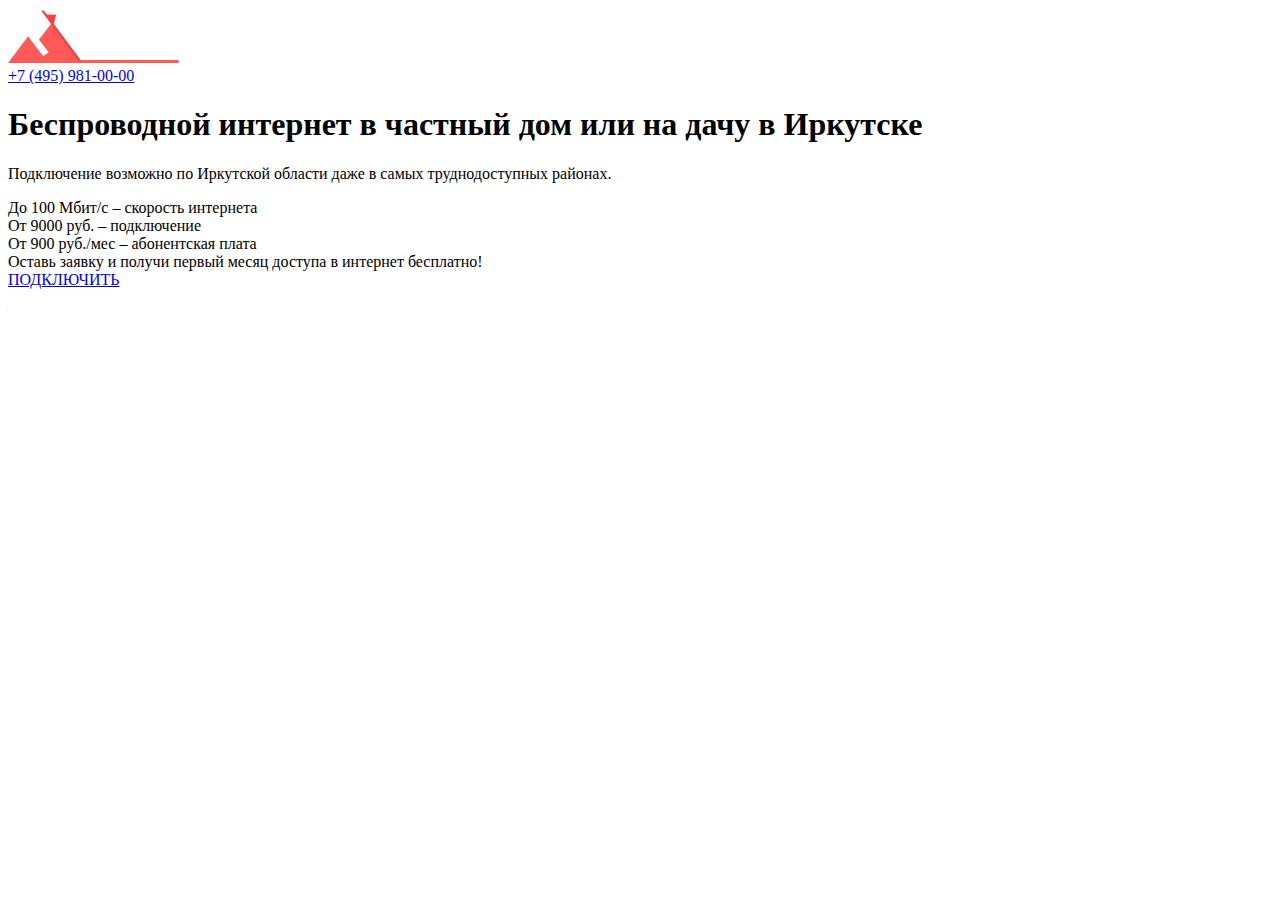
==== index.html @ dfb64d8d "F" ====
<!DOCTYPE html>
<html lang="ru">

<head>

	<meta charset="utf-8">
	<!-- <base href="/"> -->

	<title>Еверест Телеком</title>
	<meta name="description" content="">

	<meta http-equiv="X-UA-Compatible" content="IE=edge">
	<meta name="viewport" content="width=device-width, initial-scale=1, maximum-scale=1">
	
	<!-- Template Basic Images Start -->
	<meta property="og:image" content="path/to/image.jpg">
	<link rel="icon" href="img/favicon/favicon.ico">
	<link rel="apple-touch-icon" sizes="180x180" href="img/favicon/apple-touch-icon-180x180.png">
	<!-- Template Basic Images End -->
	
	<!-- Custom Browsers Color Start -->
	<meta name="theme-color" content="#000">
	<!-- Custom Browsers Color End -->

	<link rel="stylesheet" href="css/main.min.css">

</head>

<body>

	<section class="home">
		<div class="container">
			<header class="home__header">
				<div class="home__logo">
					<object
						type="image/svg+xml"
						data="img/logo.svg">
						<img
							src="img/logo.png">
					</object>
				</div>
				<div class="home__contancts">
					<a class="home__phone" href="tel:+74959810000">+7 (495) 981-00-00</a>
				</div>
			</header>
			<h1 class="home__title">
				Беспроводной интернет в частный дом или на дачу в Иркутске
			</h1>
			<p class="home__text">
				Подключение возможно по Иркутской области даже <span class="font-bold">в самых труднодоступных районах.</span>
			</p>
			<div class="home__speed">
				<span class="home__speed-number color-btn">До 100 Мбит/с</span> <span class="mobile-hidden">– </span>cкорость интернета
			</div>
			<div class="home__speed">
				<span class="home__speed-number">От 9000 руб.</span> <span class="mobile-hidden">– </span>подключение
			</div>
			<div class="home__speed">
				<span class="home__speed-number">От 900 руб./мес</span> <span class="mobile-hidden">– </span>абонентская плата 
			</div>

			<div class="home__offer">
				Оставь заявку и получи первый месяц доступа в интернет <span class="color-btn">бесплатно!</span>
			</div>

			<div class="wrapper__link">
				<a href="#" class="link">ПОДКЛЮЧИТЬ</a>
			</div>
		</div>
	</section>

	<script src="js/scripts.min.js"></script>

</body>
</html>
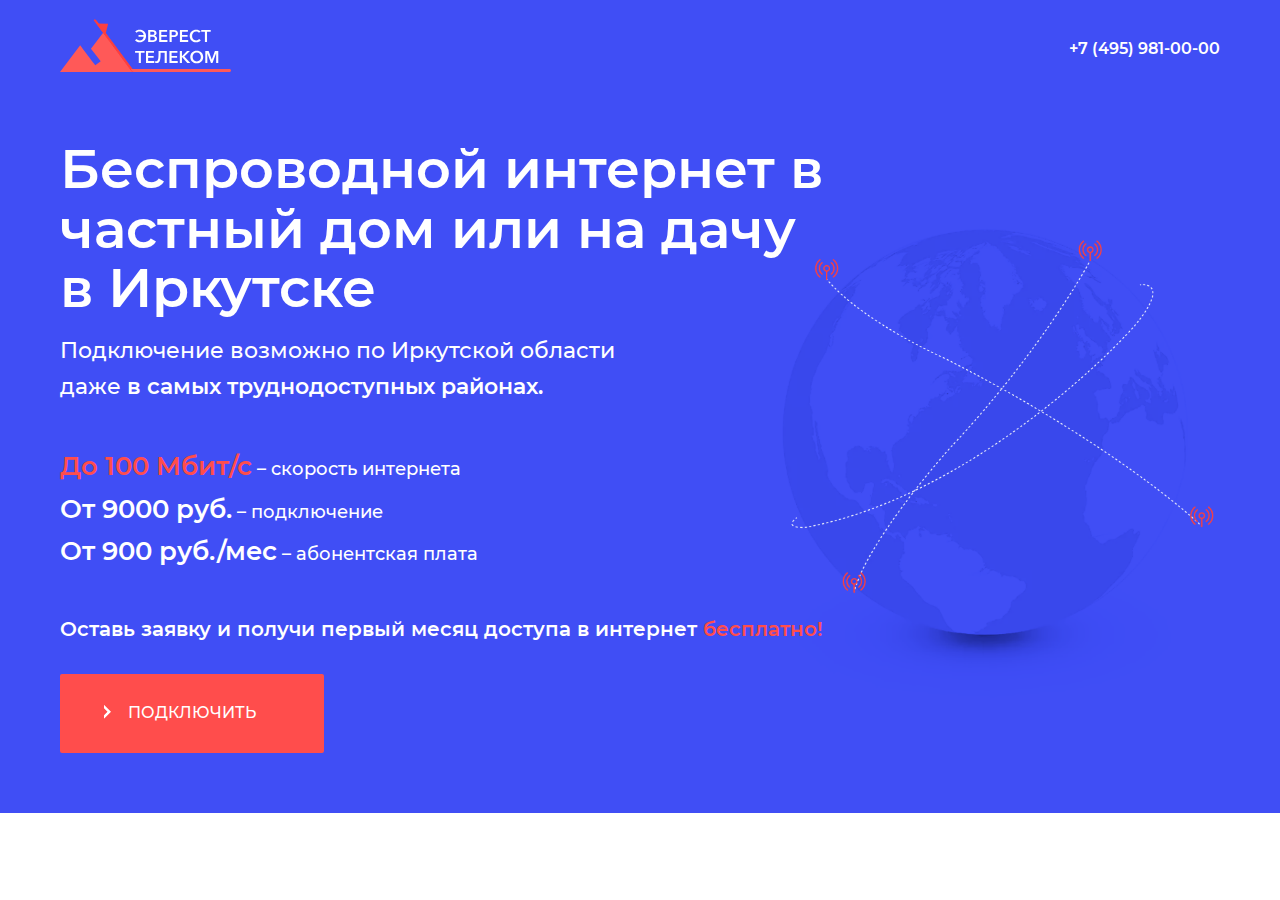
==== commit 7784d158: "Update index.html" ====
--- a/index.html
+++ b/index.html
@@ -35,8 +35,7 @@
 					<object
 						type="image/svg+xml"
 						data="img/logo.svg">
-						<img
-							src="img/logo.png">
+						<img src="img/logo.png" alt="Logo">
 					</object>
 				</div>
 				<div class="home__contancts">
--- a/css/main.min.css
+++ b/css/main.min.css
@@ -0,0 +1 @@
+@font-face{font-family:Montserrat;font-weight:400;font-style:normal;src:url(../fonts/Montserrat/Montserrat-Medium.eot);src:url(../fonts/Montserrat/Montserrat-Medium.eot?#iefix) format("embedded-opentype"),url(../fonts/Montserrat/Montserrat-Medium.woff) format("woff"),url(../fonts/Montserrat/Montserrat-Medium.ttf) format("truetype")}@font-face{font-family:Montserrat;font-weight:600;font-style:normal;src:url(../fonts/Montserrat/Montserrat-SemiBold.eot);src:url(../fonts/Montserrat/Montserrat-SemiBold.eot?#iefix) format("embedded-opentype"),url(../fonts/Montserrat/Montserrat-SemiBold.woff) format("woff"),url(../fonts/Montserrat/Montserrat-SemiBold.ttf) format("truetype")}@font-face{font-family:Noto_Sans;font-weight:400;font-style:normal;src:url(../fonts/Noto_Sans/NotoSans-Regular.eot);src:url(../fonts/Noto_Sans/NotoSans-Regular.eot?#iefix) format("embedded-opentype"),url(../fonts/Noto_Sans/NotoSans-Regular.woff) format("woff"),url(../fonts/Noto_Sans/NotoSans-Regular.ttf) format("truetype")}@font-face{font-family:Noto_Sans;font-weight:700;font-style:normal;src:url(../fonts/Noto_Sans/NotoSans-Bold.eot);src:url(../fonts/Noto_Sans/NotoSans-Bold.eot?#iefix) format("embedded-opentype"),url(../fonts/Noto_Sans/NotoSans-Bold.woff) format("woff"),url(../fonts/Noto_Sans/NotoSans-Bold.ttf) format("truetype")}::-webkit-input-placeholder{color:#666}::-moz-placeholder{color:#666}:-ms-input-placeholder{color:#666}::-ms-input-placeholder{color:#666}::placeholder{color:#666}::-moz-selection{background-color:orange;color:#fff}::selection{background-color:orange;color:#fff}body{font-size:16px;min-width:320px;position:relative;line-height:1.65;font-family:Montserrat,sans-serif;overflow-x:hidden;padding:0;margin:0;color:#333}body input,body textarea{border:#666 1px solid;outline:0}body input:focus:required:invalid,body textarea:focus:required:invalid{border-color:red}body input:required:valid,body textarea:required:valid{border-color:green}.img-responsive{display:block;max-width:100%;height:auto}.img-responsive.img-width{width:100%}.text-center{text-align:center}b,strong{font-weight:700}.container{max-width:1280px;padding:0 60px;margin:auto}.color-btn{color:#ff4d4c}.font-bold{font-weight:700}section{padding:60px 0}.wrapper__link .link{background-color:#ff4d4c;-webkit-transition:.2s;-o-transition:.2s;transition:.2s;padding:24px 66px;color:#fff;display:inline-block;text-decoration:none;text-transform:uppercase;border:2px solid transparent;border-radius:2px;position:relative}.wrapper__link .link:before{content:url(../img/link-before.svg);position:absolute;height:14px;width:7px;top:50%;left:16%;-webkit-transform:translateY(-87%);-ms-transform:translateY(-87%);transform:translateY(-87%)}.wrapper__link .link:hover{background-color:transparent;border:2px solid #ff4d4c}object{max-width:100%}.home{background-color:#404ef5;padding:17px 0 60px 0;color:#fff;background-repeat:no-repeat;background-position:center right;background-size:100%}.home__header{display:-webkit-box;display:-webkit-flex;display:-ms-flexbox;display:flex;-webkit-box-orient:horizontal;-webkit-box-direction:normal;-webkit-flex-direction:row;-ms-flex-direction:row;flex-direction:row;-webkit-box-align:center;-webkit-align-items:center;-ms-flex-align:center;align-items:center;-webkit-box-pack:justify;-webkit-justify-content:space-between;-ms-flex-pack:justify;justify-content:space-between}.home__phone{font-size:1em;color:#fff;text-decoration:none;font-weight:600;-webkit-transition:.2s;-o-transition:.2s;transition:.2s}.home__phone:hover{color:#ff4d4c}.home__title{font-size:3.375em;font-weight:600;max-width:770px;line-height:1.1;margin:60px 0 0 0}.home__text{max-width:573px;font-size:1.375em;margin:14px 0 40px 0;padding:0}.home__speed{font-size:1.125em;font-weight:400}.home__speed-number{font-size:1.437em;font-weight:600}.home__offer{font-weight:600;font-size:1.25em;margin-top:40px;margin-bottom:28px}.home{background-image:url(../img/home/1920.png)}@media (max-width:1199.98px){.home{background-image:url(../img/home/1280.jpg)}}@media (max-width:991.98px){.home{background-image:url(../img/home/1100.jpg)}}@media (max-width:767.98px){.container{padding:0 15px}.mobile-hidden{display:none}.wrapper__link{text-align:center}.home{background-size:contain;padding:16px 0 20px 0;background-image:url(../img/home/320.jpg)}.home__logo{max-width:130px}.home__phone{text-decoration:underline;font-size:.93em}.home__title{font-size:1.65em;margin:20px 0 0 0}.home__text{font-size:1em;margin:8px 0 13px 0}.home__speed{font-size:.875em}.home__speed-number{font-size:1.125em}.home__offer{font-size:.89em;margin:20px 0 26px 0}}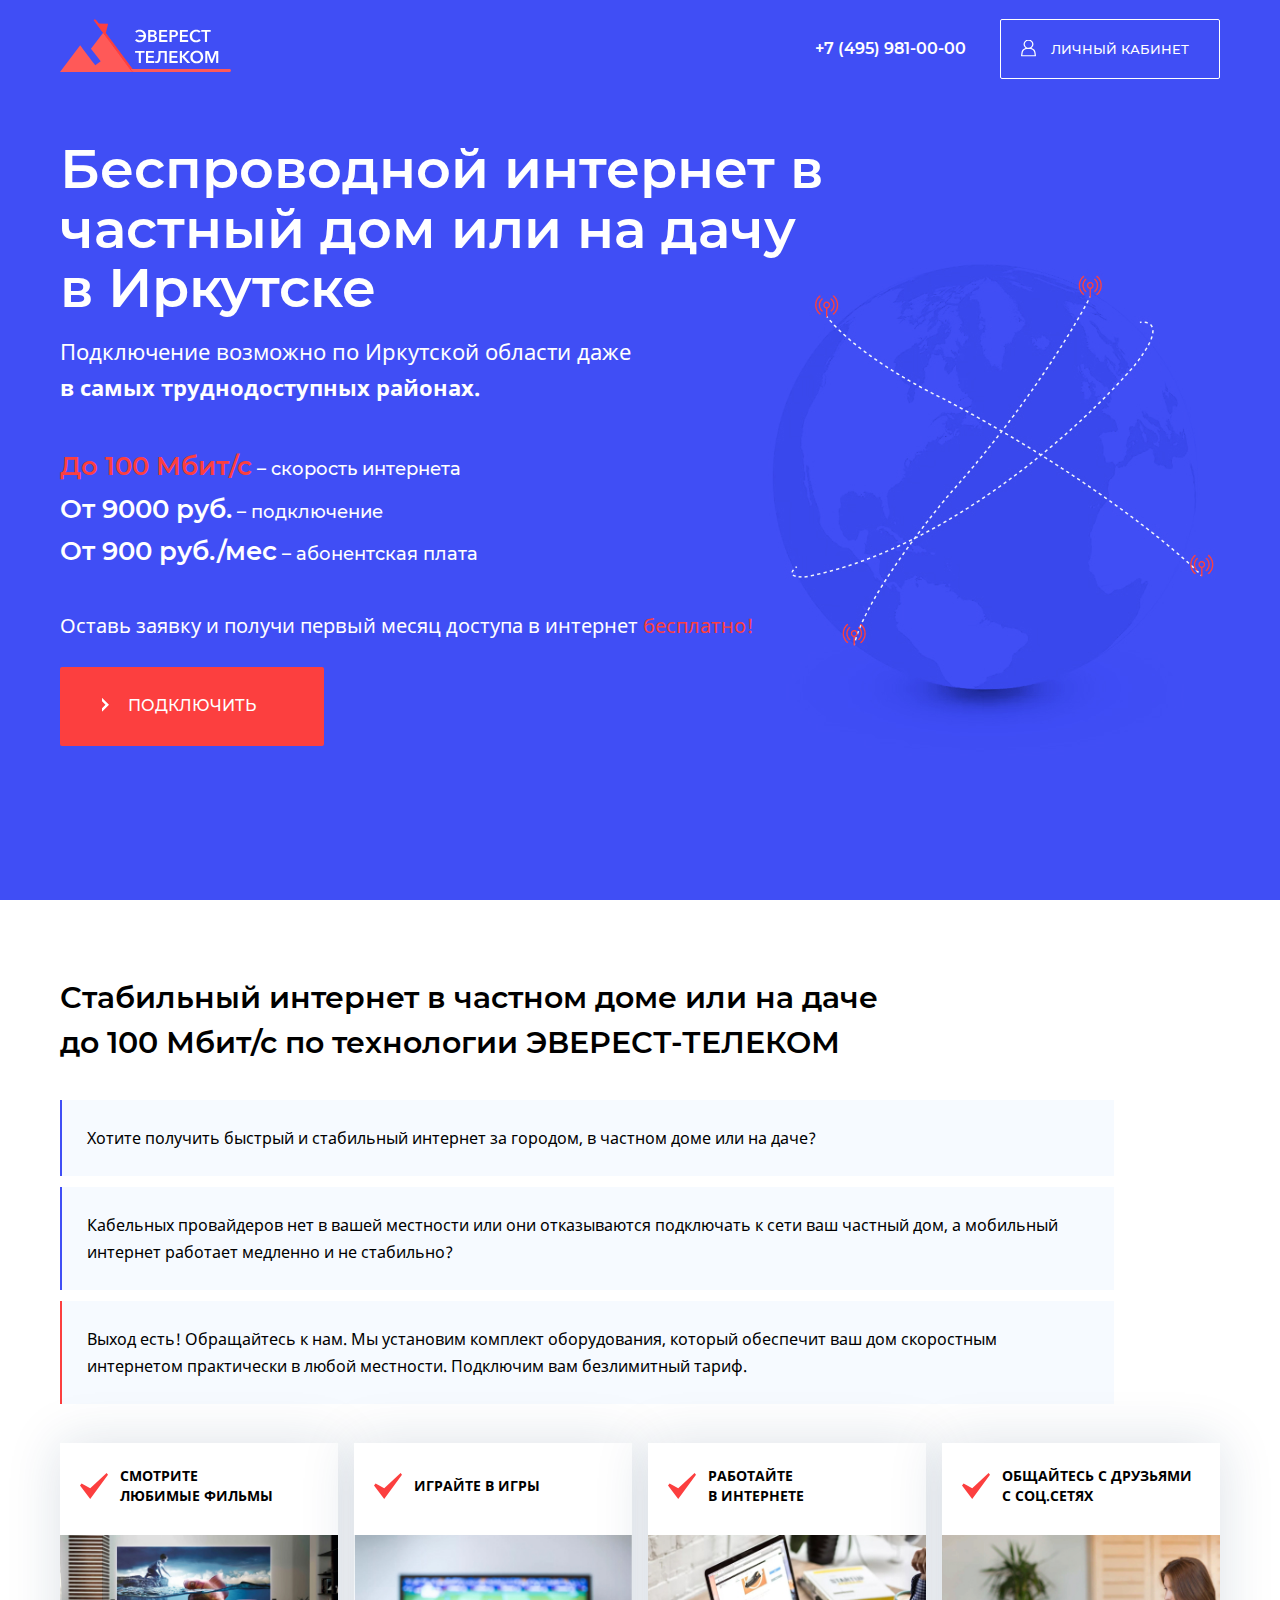
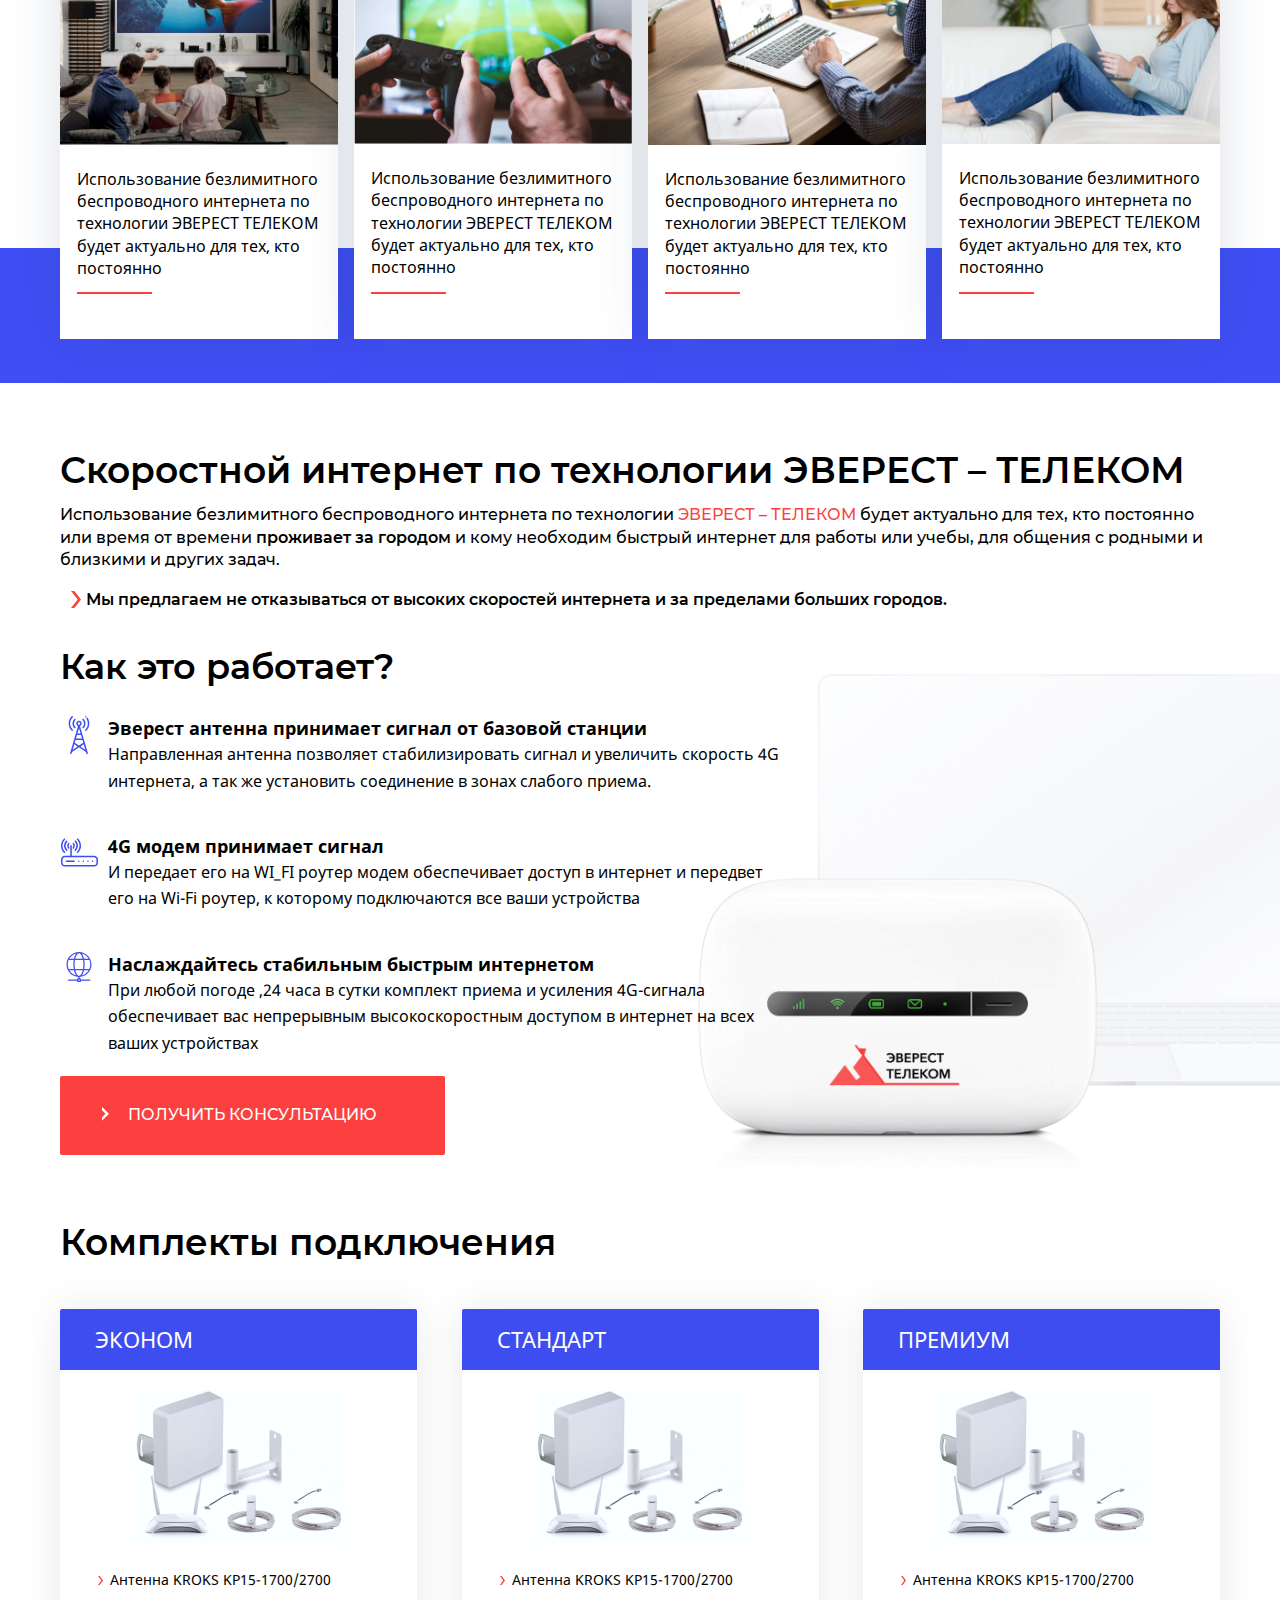
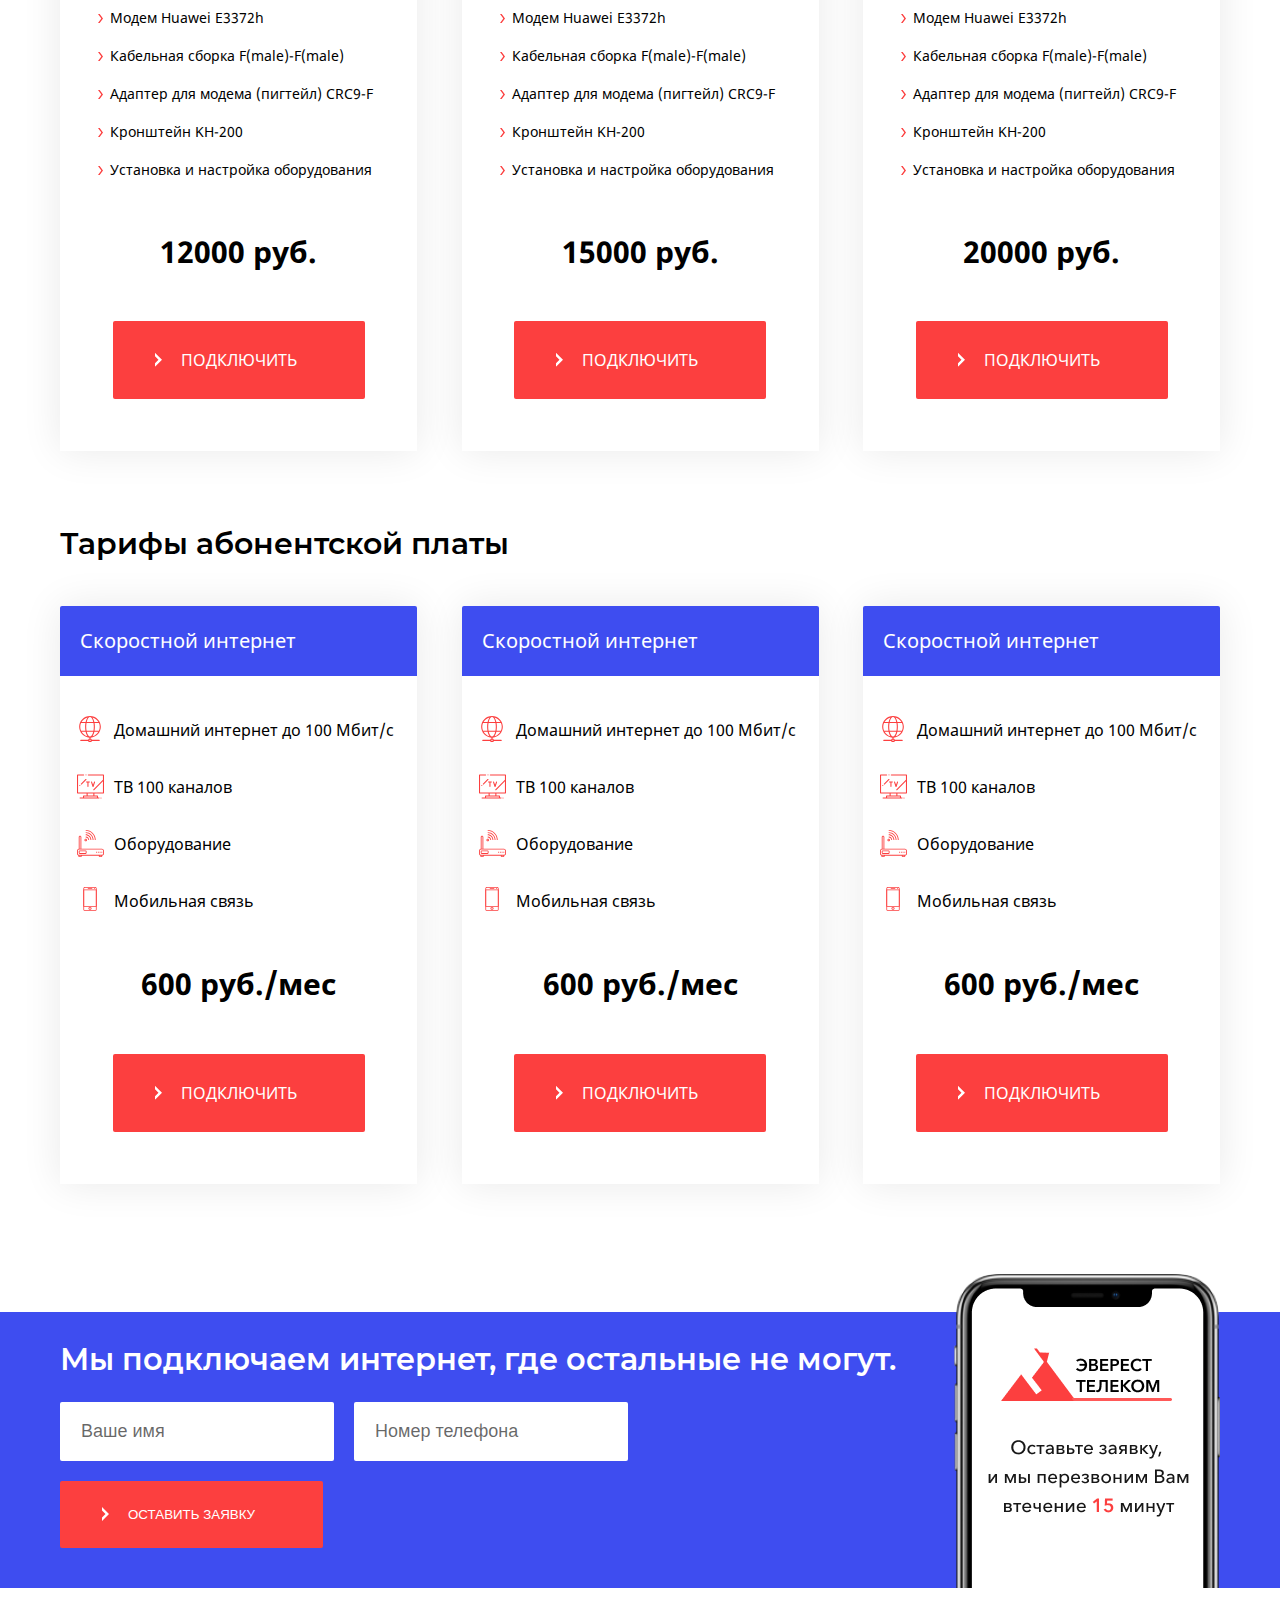
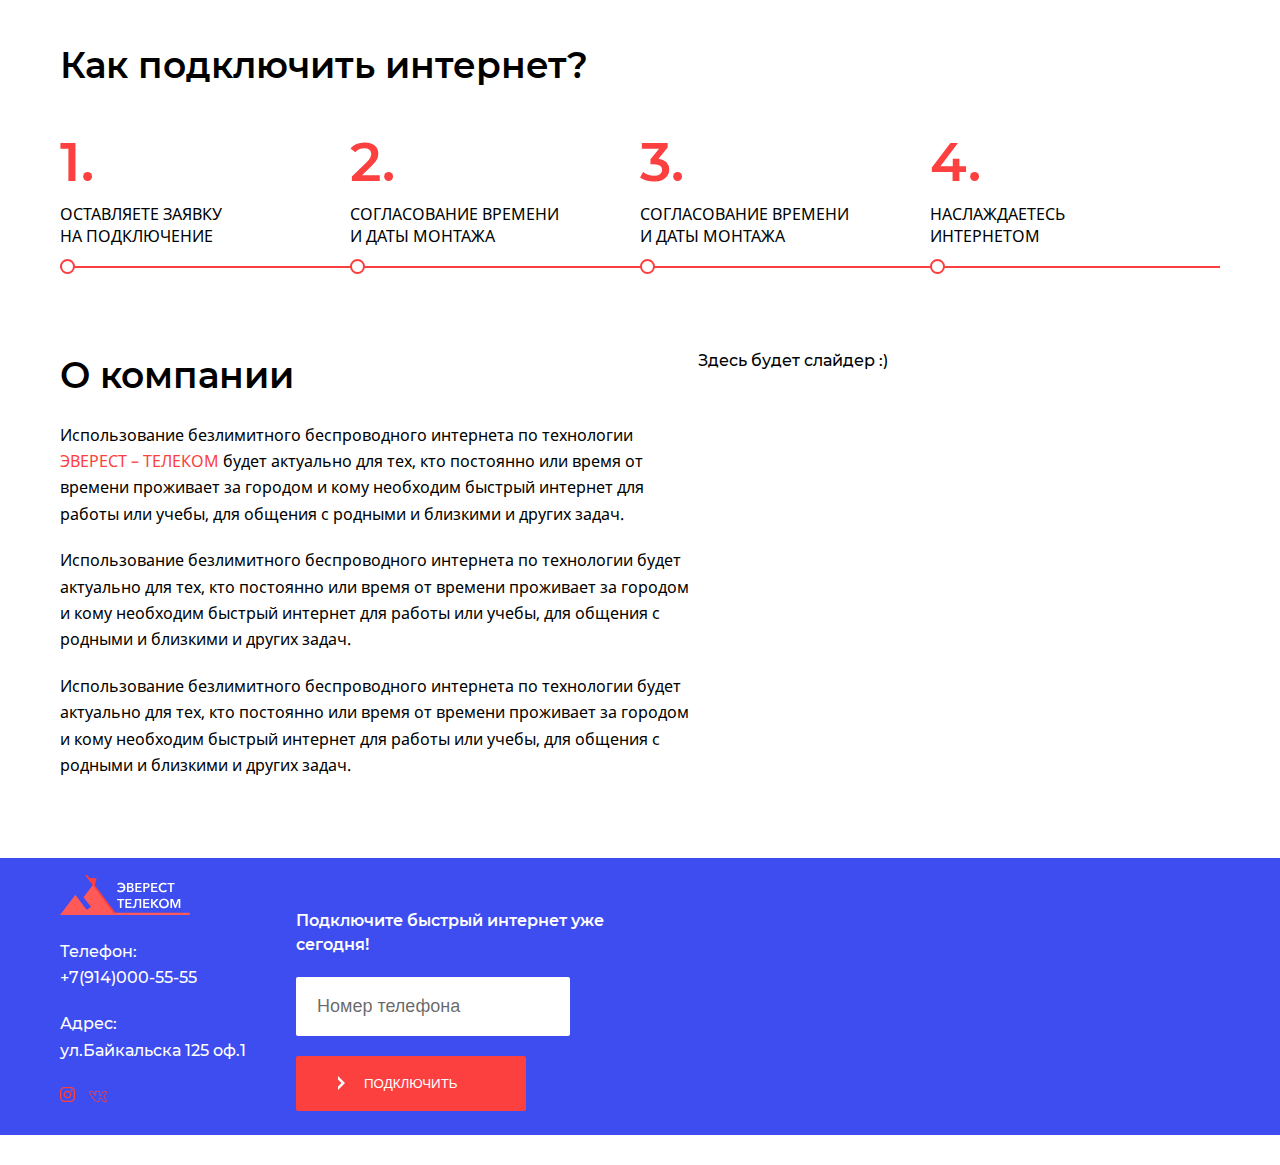
==== commit 0e4293c7: "pred-relise" ====
--- a/index.html
+++ b/index.html
@@ -28,9 +28,9 @@
 
 <body>
 
-	<section class="home">
+	<section class="home section">
 		<div class="container">
-			<header class="home__header">
+			<header class="home__header flex flex-space-between flex-align-center">
 				<div class="home__logo">
 					<object
 						type="image/svg+xml"
@@ -38,18 +38,19 @@
 						<img src="img/logo.png" alt="Logo">
 					</object>
 				</div>
-				<div class="home__contancts">
-					<a class="home__phone" href="tel:+74959810000">+7 (495) 981-00-00</a>
+				<div class="home__contacts">
+					<a class="home__phone home__link" href="tel:+74959810000">+7 (495) 981-00-00</a>
+					<a class="link-account home__link link-white" href="#">ЛИЧНЫЙ КАБИНЕТ</a>
 				</div>
 			</header>
 			<h1 class="home__title">
 				Беспроводной интернет в частный дом или на дачу в Иркутске
 			</h1>
-			<p class="home__text">
+			<p class="home__text font-noto">
 				Подключение возможно по Иркутской области даже <span class="font-bold">в самых труднодоступных районах.</span>
 			</p>
 			<div class="home__speed">
-				<span class="home__speed-number color-btn">До 100 Мбит/с</span> <span class="mobile-hidden">– </span>cкорость интернета
+				<span class="home__speed-number color-red">До 100 Мбит/с</span> <span class="mobile-hidden">– </span>cкорость интернета
 			</div>
 			<div class="home__speed">
 				<span class="home__speed-number">От 9000 руб.</span> <span class="mobile-hidden">– </span>подключение
@@ -58,15 +59,591 @@
 				<span class="home__speed-number">От 900 руб./мес</span> <span class="mobile-hidden">– </span>абонентская плата 
 			</div>
 
-			<div class="home__offer">
-				Оставь заявку и получи первый месяц доступа в интернет <span class="color-btn">бесплатно!</span>
+			<div class="home__offer font-noto">
+				Оставь заявку и получи первый месяц доступа в интернет <span class="color-red">бесплатно!</span>
 			</div>
 
 			<div class="wrapper__link">
-				<a href="#" class="link">ПОДКЛЮЧИТЬ</a>
-			</div>
-		</div>
-	</section>
+				<a href="#" class="link link-red">ПОДКЛЮЧИТЬ</a>
+			</div>
+		</div>
+	</section>
+
+	<section class="benefits section">
+		<div class="container">
+
+			<h2 class="benefits__title base-title">
+				Стабильный интернет в частном доме или на даче <span class="color-red">до 100 Мбит/с</span> по технологии ЭВЕРЕСТ-ТЕЛЕКОМ
+			</h2>
+
+			<div class="quote font-noto">
+				Хотите получить быстрый и стабильный интернет за городом, в частном доме или на даче?
+			</div>
+			<div class="quote font-noto">
+				Кабельных провайдеров нет в вашей местности или они отказываются подключать к сети ваш частный дом, а мобильный интернет работает медленно и не стабильно?
+			</div>
+			<div class="quote font-noto border-red">
+				Выход есть! Обращайтесь к нам. Мы установим комплект оборудования, который обеспечит ваш дом скоростным интернетом практически в любой местности. Подключим вам безлимитный тариф.
+			</div>
+
+			<div class="benefits-wrapper flex flex-wrap-tablet flex-space-between flex-align-stretch flex-mobile-column">
+
+				<div class="benefit-card font-noto">
+					<div class="benefit-card__title flex flex-align-center">
+						<h4>СМОТРИТЕ<br>ЛЮБИМЫЕ ФИЛЬМЫ</h4>
+					</div>
+					<div class="benefit-card__img-wrapper">
+						<picture alt="Image" class="benefit-card__img">
+							<source srcset="img/benefit-card/films.jpg" media="(min-width:960px)">
+							<source srcset="img/benefit-card/films-small.jpg" media="(min-width:768px)">
+							<source srcset="img/benefit-card/films.jpg" media="(min-width:320px)">
+							<img src="img/benefit-card/films.jpg" alt="Image" class="">
+						 </picture>
+					</div>
+					<p class="benefit-card__text">
+						Использование безлимитного беспроводного интернета по технологии ЭВЕРЕСТ ТЕЛЕКОМ будет актуально для тех, кто постоянно
+					</p>
+				</div>
+
+				<div class="benefit-card font-noto">
+					<div class="benefit-card__title flex flex-align-center">
+						<h4>ИГРАЙТЕ В ИГРЫ</h4>
+					</div>
+					<div class="benefit-card__img-wrapper">
+						<picture alt="Image" class="benefit-card__img">
+							<source srcset="img/benefit-card/game.jpg" media="(min-width:960px)">
+							<source srcset="img/benefit-card/game-small.jpg" media="(min-width:768px)">
+							<source srcset="img/benefit-card/game.jpg" media="(min-width:320px)">
+							<img src="img/benefit-card/game.jpg" alt="Image" class="">
+						 </picture>
+					</div>
+					<p class="benefit-card__text">
+						Использование безлимитного беспроводного интернета по технологии ЭВЕРЕСТ ТЕЛЕКОМ будет актуально для тех, кто постоянно
+					</p>
+				</div>
+
+				<div class="benefit-card font-noto">
+					<div class="benefit-card__title flex flex-align-center">
+						<h4>РАБОТАЙТЕ<br>В ИНТЕРНЕТЕ</h4>
+					</div>
+					<div class="benefit-card__img-wrapper">
+						<picture alt="Image" class="benefit-card__img">
+							<source srcset="img/benefit-card/work.jpg" media="(min-width:960px)">
+							<source srcset="img/benefit-card/work-small.jpg" media="(min-width:768px)">
+							<source srcset="img/benefit-card/work.jpg" media="(min-width:320px)">
+							<img src="img/benefit-card/work.jpg" alt="Image" class="">
+						 </picture>
+					</div>
+					<p class="benefit-card__text">
+						Использование безлимитного беспроводного интернета по технологии ЭВЕРЕСТ ТЕЛЕКОМ будет актуально для тех, кто постоянно
+					</p>
+				</div>
+
+				<div class="benefit-card font-noto">
+					<div class="benefit-card__title flex flex-align-center">
+						<h4>ОБЩАЙТЕСЬ С ДРУЗЬЯМИ С СОЦ.СЕТЯХ</h4>
+					</div>
+					<div class="benefit-card__img-wrapper">
+						<picture alt="Image" class="benefit-card__img">
+							<source srcset="img/benefit-card/converse.jpg" media="(min-width:960px)">
+							<source srcset="img/benefit-card/converse-small.jpg" media="(min-width:768px)">
+							<source srcset="img/benefit-card/converse.jpg" media="(min-width:320px)">
+							<img src="img/benefit-card/converse.jpg" alt="Image" class="">
+						 </picture>
+					</div>
+					<p class="benefit-card__text">
+						Использование безлимитного беспроводного интернета по технологии ЭВЕРЕСТ ТЕЛЕКОМ будет актуально для тех, кто постоянно
+					</p>
+				</div>
+
+			</div>
+
+		</div>
+	</section>
+	
+	<section class="how-it-works section">
+		<div class="container">
+
+			<h2 class="how-it-works__title base-title">Скоростной интернет по технологии ЭВЕРЕСТ – ТЕЛЕКОМ</h2>
+
+			<div class="how-it-works__text">
+				Использование безлимитного беспроводного интернета по технологии <span class="color-red">ЭВЕРЕСТ – ТЕЛЕКОМ</span> будет актуально для тех, кто постоянно или время от времени <span class="font-bold">проживает за городом</span> и кому необходим быстрый интернет для работы или учебы, для общения с родными и близкими и других задач. 
+			</div>
+
+			<span class="line-decorate font-bold">Мы предлагаем не отказываться от высоких скоростей интернета и за пределами больших городов.</span>
+			
+			<div class="how-it-works__subtitle">
+				<h3>Как это работает?</h3>
+			</div>
+
+			<div class="hardware">
+				<div class="hardware__wrapper">
+
+					<div class="hardware__item font-noto flex">
+						<div class="hardware__icon">
+							<img src="img/how-it-work/3.svg" class="hardware__img" alt="Icon">
+						</div>
+						<div class="hardware__description">
+							<div class="hardware__title font-bold">
+								Эверест антенна принимает сигнал от базовой станции
+							</div>
+							<div class="hardware__text">
+								Направленная антенна позволяет стабилизировать сигнал и увеличить скорость 4G интернета, а так же установить соединение в зонах слабого приема.
+							</div>
+						</div>
+					</div>
+
+					<div class="hardware__item font-noto flex">
+						<div class="hardware__icon">
+							<img src="img/how-it-work/2.svg" class="hardware__img" alt="Icon">
+						</div>
+						<div class="hardware__description">
+							<div class="hardware__title font-bold">
+								4G модем принимает сигнал
+							</div>
+							<div class="hardware__text">
+								И передает его на WI_FI роутер модем обеспечивает доступ в интернет и передвет его на Wi-Fi роутер, к которому подключаются все ваши устройства 
+							</div>
+						</div>
+					</div>
+
+					<div class="hardware__item font-noto flex">
+						<div class="hardware__icon">
+							<img src="img/how-it-work/1.svg" class="hardware__img" alt="Icon">
+						</div>
+						<div class="hardware__description">
+							<div class="hardware__title font-bold">
+								Наслаждайтесь стабильным быстрым интернетом
+							</div>
+							<div class="hardware__text">
+								При любой погоде ,24 часа в сутки комплект приема и усиления  4G-сигнала обеспечивает вас непрерывным высокоскоростным доступом в интернет на всех ваших устройствах
+							</div>
+						</div>
+					</div>
+
+				</div>
+			</div>
+
+			<div class="wrapper__link">
+				<a href="" class="link link-red">ПОЛУЧИТЬ КОНСУЛЬТАЦИЮ</a>
+			</div>
+
+		</div>
+	</section>
+
+	<section class="connection section">
+		<div class="container">
+
+			<h2 class="connection__title base-title">Комплекты подключения</h2>
+
+			<div class="sales">
+				<div class="sales__wrapper flex flex-space-between flex-align-stretch flex-mobile-column">
+
+					<div class="sale-item font-noto">
+						<div class="sale-item__title">
+							ЭКОНОМ
+						</div>
+						<div class="sale-item__img-wrapper">
+							<img class="sale-item__img" src="img/connection/antena.png" alt="Product">
+						</div>
+						<ul class="sale-item__list list-bullet">
+							<li class="list-bullet__item">Антенна KROKS KP15-1700/2700</li>
+							<li class="list-bullet__item">Модем Huawei E3372h</li>
+							<li class="list-bullet__item">Кабельная сборка F(male)-F(male) </li>
+							<li class="list-bullet__item">Адаптер для модема (пигтейл) CRC9-F</li>
+							<li class="list-bullet__item">Кронштейн KH-200</li>
+							<li class="list-bullet__item">Установка и настройка оборудования</li>
+						</ul>
+						<div class="sale-item__price">
+							12000 руб.
+						</div>
+						<div class="sale-item__link wrapper__link">
+							<a href="#" class="link link-red">ПОДКЛЮЧИТЬ</a>
+						</div>
+					</div>
+
+					<div class="sale-item font-noto">
+						<div class="sale-item__title">
+							СТАНДАРТ
+						</div>
+						<div class="sale-item__img-wrapper">
+							<img class="sale-item__img" src="img/connection/antena.png" alt="Product">
+						</div>
+						<ul class="sale-item__list list-bullet">
+							<li class="list-bullet__item">Антенна KROKS KP15-1700/2700</li>
+							<li class="list-bullet__item">Модем Huawei E3372h</li>
+							<li class="list-bullet__item">Кабельная сборка F(male)-F(male) </li>
+							<li class="list-bullet__item">Адаптер для модема (пигтейл) CRC9-F</li>
+							<li class="list-bullet__item">Кронштейн KH-200</li>
+							<li class="list-bullet__item">Установка и настройка оборудования</li>
+						</ul>
+						<div class="sale-item__price">
+							15000 руб.
+						</div>
+						<div class="sale-item__link wrapper__link">
+							<a href="#" class="link link-red">ПОДКЛЮЧИТЬ</a>
+						</div>
+					</div>
+
+					<div class="sale-item font-noto">
+						<div class="sale-item__title">
+							ПРЕМИУМ
+						</div>
+						<div class="sale-item__img-wrapper">
+							<img class="sale-item__img" src="img/connection/antena.png" alt="Product">
+						</div>
+						<ul class="sale-item__list list-bullet">
+							<li class="list-bullet__item">Антенна KROKS KP15-1700/2700</li>
+							<li class="list-bullet__item">Модем Huawei E3372h</li>
+							<li class="list-bullet__item">Кабельная сборка F(male)-F(male) </li>
+							<li class="list-bullet__item">Адаптер для модема (пигтейл) CRC9-F</li>
+							<li class="list-bullet__item">Кронштейн KH-200</li>
+							<li class="list-bullet__item">Установка и настройка оборудования</li>
+						</ul>
+						<div class="sale-item__price">
+							20000 руб.
+						</div>
+						<div class="sale-item__link wrapper__link">
+							<a href="#" class="link link-red">ПОДКЛЮЧИТЬ</a>
+						</div>
+					</div>
+
+				</div>
+			</div>
+
+		</div>
+	</section>
+
+	<section class="rate section">
+		<div class="container">
+
+			<h2 class="rate__title base-title">Тарифы абонентской платы</h2>
+
+			<div class="sales">
+				<div class="sales__wrapper flex flex-space-between flex-align-stretch flex-mobile-column">
+
+					<div class="sale-item rate__item font-noto">
+						<div class="sale-item__title">
+							Скоростной интернет
+						</div>
+						<div class="sale-item__list list-icon">
+
+							<div class="list-icon__item flex flex-align-bottom">
+								<div class="list-icon__icon">
+									<img src="img/rate/internet.svg" alt="Icon">
+								</div>
+								<div class="list-icon__text">
+									Домашний интернет до 100 Мбит/с
+								</div>
+							</div>
+
+							<div class="list-icon__item flex flex-align-bottom">
+								<div class="list-icon__icon">
+									<img src="img/rate/tv.svg" alt="Icon">
+								</div>
+								<div class="list-icon__text">
+									ТВ 100 каналов
+								</div>
+							</div>
+
+							<div class="list-icon__item flex flex-align-bottom">
+								<div class="list-icon__icon">
+									<img src="img/rate/router.svg" alt="Icon">
+								</div>
+								<div class="list-icon__text">
+									Оборудование
+								</div>
+							</div>
+
+							<div class="list-icon__item flex flex-align-bottom">
+								<div class="list-icon__icon">
+									<img src="img/rate/phone.svg" alt="Icon">
+								</div>
+								<div class="list-icon__text">
+									Мобильная связь
+								</div>
+							</div>
+
+						</div>
+						<div class="sale-item__price">
+							600 руб./мес
+						</div>
+						<div class="sale-item__link wrapper__link">
+							<a href="#" class="link link-red">ПОДКЛЮЧИТЬ</a>
+						</div>
+					</div>
+
+					<div class="sale-item rate__item font-noto">
+						<div class="sale-item__title">
+							Скоростной интернет
+						</div>
+						<div class="sale-item__list list-icon">
+
+							<div class="list-icon__item flex flex-align-bottom">
+								<div class="list-icon__icon">
+									<img src="img/rate/internet.svg" alt="Icon">
+								</div>
+								<div class="list-icon__text">
+									Домашний интернет до 100 Мбит/с
+								</div>
+							</div>
+
+							<div class="list-icon__item flex flex-align-bottom">
+								<div class="list-icon__icon">
+									<img src="img/rate/tv.svg" alt="Icon">
+								</div>
+								<div class="list-icon__text">
+									ТВ 100 каналов
+								</div>
+							</div>
+
+							<div class="list-icon__item flex flex-align-bottom">
+								<div class="list-icon__icon">
+									<img src="img/rate/router.svg" alt="Icon">
+								</div>
+								<div class="list-icon__text">
+									Оборудование
+								</div>
+							</div>
+
+							<div class="list-icon__item flex flex-align-bottom">
+								<div class="list-icon__icon">
+									<img src="img/rate/phone.svg" alt="Icon">
+								</div>
+								<div class="list-icon__text">
+									Мобильная связь
+								</div>
+							</div>
+
+						</div>
+						<div class="sale-item__price">
+							600 руб./мес
+						</div>
+						<div class="sale-item__link wrapper__link">
+							<a href="#" class="link link-red">ПОДКЛЮЧИТЬ</a>
+						</div>
+					</div>
+
+					<div class="sale-item rate__item font-noto">
+						<div class="sale-item__title">
+							Скоростной интернет
+						</div>
+						<div class="sale-item__list list-icon">
+
+							<div class="list-icon__item flex flex-align-bottom">
+								<div class="list-icon__icon">
+									<img src="img/rate/internet.svg" alt="Icon">
+								</div>
+								<div class="list-icon__text">
+									Домашний интернет до 100 Мбит/с
+								</div>
+							</div>
+
+							<div class="list-icon__item flex flex-align-bottom">
+								<div class="list-icon__icon">
+									<img src="img/rate/tv.svg" alt="Icon">
+								</div>
+								<div class="list-icon__text">
+									ТВ 100 каналов
+								</div>
+							</div>
+
+							<div class="list-icon__item flex flex-align-bottom">
+								<div class="list-icon__icon">
+									<img src="img/rate/router.svg" alt="Icon">
+								</div>
+								<div class="list-icon__text">
+									Оборудование
+								</div>
+							</div>
+
+							<div class="list-icon__item flex flex-align-bottom">
+								<div class="list-icon__icon">
+									<img src="img/rate/phone.svg" alt="Icon">
+								</div>
+								<div class="list-icon__text">
+									Мобильная связь
+								</div>
+							</div>
+
+						</div>
+						<div class="sale-item__price">
+							600 руб./мес
+						</div>
+						<div class="sale-item__link wrapper__link">
+							<a href="#" class="link link-red">ПОДКЛЮЧИТЬ</a>
+						</div>
+					</div>
+
+				</div>
+			</div>
+
+		</div>
+	</section>
+
+	<section class="application-form section">
+		<div class="container application-form__img-anchor">
+
+			<h2 class="application-form__title base-title color-white">
+				Мы подключаем интернет, где остальные не могут.
+			</h2>
+
+			<form class="form-contact font-noto">
+				<div class="flex flex-mobile-column">
+					<input type="text" class="form-contact__input" placeholder="Ваше имя">
+					<input type="text" class="form-contact__input" placeholder="Номер телефона">
+				</div>
+				<button type="submit" class="form-contact__button button button-red">
+					ОСТАВИТЬ ЗАЯВКУ
+				</button>
+			</form>
+
+			<div class="application-form__img-wrapper">
+				<img src="img/form/phone.png" alt="Phone" class="application-form__img">
+			</div>
+
+		</div>
+	</section>
+
+	<section class="how-connect section">
+		<div class="container">
+
+			<h2 class="how-connect__title base-title">Как подключить интернет?</h2>
+
+			<div class="timeline">
+				<div class="timeline__wrapper flex flex-space-between flex-mobile-column">
+
+					<div class="timeline__item flex-mobile">
+						<div class="timeline__number color-red font-bold">
+							1.
+						</div>
+						<div class="timeline__text font-noto">
+							ОСТАВЛЯЕТЕ ЗАЯВКУ <br> НА ПОДКЛЮЧЕНИЕ
+						</div>
+					</div>
+
+					<div class="timeline__item flex-mobile">
+						<div class="timeline__number color-red font-bold">
+							2.
+						</div>
+						<div class="timeline__text font-noto">
+							СОГЛАСОВАНИЕ ВРЕМЕНИ <br> И ДАТЫ МОНТАЖА
+						</div>
+					</div>
+
+					<div class="timeline__item flex-mobile">
+						<div class="timeline__number color-red font-bold">
+							3.
+						</div>
+						<div class="timeline__text font-noto">
+							СОГЛАСОВАНИЕ ВРЕМЕНИ <br> И ДАТЫ МОНТАЖА
+						</div>
+					</div>
+
+					<div class="timeline__item flex-mobile">
+						<div class="timeline__number color-red font-bold">
+							4.
+						</div>
+						<div class="timeline__text font-noto">
+							НАСЛАЖДАЕТЕСЬ <br> ИНТЕРНЕТОМ
+						</div>
+					</div>
+
+				</div>
+			</div>
+		</div>
+	</section>
+
+	<section class="about section">
+		<div class="container flex flex-mobile-column">
+
+			<div class="about__info">
+				
+				<h2 class="about__title base-title">О компании</h2>
+
+				<p class="about__text font-noto">
+					Использование безлимитного беспроводного интернета по технологии <span class="color-red">ЭВЕРЕСТ – ТЕЛЕКОМ</span> будет актуально для тех, кто постоянно или время от времени проживает за городом и кому необходим быстрый интернет для работы или учебы, для общения с родными и близкими и других задач. 
+				</p>
+				<p class="about__text font-noto">
+					Использование безлимитного беспроводного интернета по технологии будет актуально для тех, кто постоянно или время от времени проживает за городом и кому необходим быстрый интернет для работы или учебы, для общения с родными и близкими и других задач. 
+				</p>
+				<p class="about__text font-noto">
+					Использование безлимитного беспроводного интернета по технологии будет актуально для тех, кто постоянно или время от времени проживает за городом и кому необходим быстрый интернет для работы или учебы, для общения с родными и близкими и других задач. 
+				</p>
+
+			</div>
+
+			<div class="about__slider slider">
+				Здесь будет слайдер :)
+			</div>
+
+		</div>
+	</section>
+
+	<footer class="footer color-white">
+		<div class="container">
+
+			<div class="footer__wrapper">
+
+				<div class="footer__logo">
+					<a href="#">
+						<object
+							type="image/svg+xml"
+							data="img/logo.svg">
+							<img src="img/logo.png" alt="Logo">
+						</object>
+					</a>
+				</div>
+
+				<div class="footer__info flex flex-mobile-column">
+
+					<div class="contacts">
+
+						<div class="contacts__block">
+							<span class="contacts__string">Телефон:</span>
+							<a href="tel:+79140005555 " class="color-white contacts__link">+7(914)000-55-55 </a>
+						</div>
+
+						<div class="contacts__block">
+							<span class="contacts__string">Адрес:</span>
+							<span class="contacts__string">ул.Байкальска 125 оф.1</span>
+						</div>
+
+						<div class="contacts__block">
+							<a href="#" class="contacts__link-social contacts__link">
+								<img src="img/insta.svg" alt="Instagram">
+							</a>
+							<a href="#" class="contacts__link-social contacts__link">
+								<img src="img/vk.svg" alt="Vk">
+							</a>
+						</div>
+					</div>
+
+					<div class="footer__form">
+
+						<h4 class="footer__title base-title color-white">Подключите быстрый интернет уже сегодня!</h4>
+
+						<form class="form-contact font-noto">
+							<div>
+								<input type="text" class="form-contact__input" placeholder="Номер телефона">
+							</div>
+							<button type="submit" class="form-contact__button button button-red">
+								ПОДКЛЮЧИТЬ
+							</button>
+						</form>
+
+					</div>
+					
+				</div>
+
+			</div>
+
+			<div class="footer__map">
+				<iframe src="https://www.google.com/maps/embed?pb=!1m18!1m12!1m3!1d8213.608704574204!2d104.30992794022531!3d52.2629890816517!2m3!1f0!2f0!3f0!3m2!1i1024!2i768!4f13.1!3m3!1m2!1s0x5da83b62e356ec49%3A0x8ccc49666e5f00d3!2z0JHQsNC50LrQsNC70YzRgdC60LDRjyDRg9C7LiwgMTI1LCDQmNGA0LrRg9GC0YHQuiwg0JjRgNC60YPRgtGB0LrQsNGPINC-0LHQuy4sIDY2NDA0Ng!5e0!3m2!1sru!2sru!4v1579242458303!5m2!1sru!2sru" width="100%" height="100%" frameborder="0" style="border:0;" allowfullscreen=""></iframe>
+			</div>
+
+		</div>
+	</footer>
 
 	<script src="js/scripts.min.js"></script>
 
--- a/css/main.min.css
+++ b/css/main.min.css
@@ -1 +1 @@
-@font-face{font-family:Montserrat;font-weight:400;font-style:normal;src:url(../fonts/Montserrat/Montserrat-Medium.eot);src:url(../fonts/Montserrat/Montserrat-Medium.eot?#iefix) format("embedded-opentype"),url(../fonts/Montserrat/Montserrat-Medium.woff) format("woff"),url(../fonts/Montserrat/Montserrat-Medium.ttf) format("truetype")}@font-face{font-family:Montserrat;font-weight:600;font-style:normal;src:url(../fonts/Montserrat/Montserrat-SemiBold.eot);src:url(../fonts/Montserrat/Montserrat-SemiBold.eot?#iefix) format("embedded-opentype"),url(../fonts/Montserrat/Montserrat-SemiBold.woff) format("woff"),url(../fonts/Montserrat/Montserrat-SemiBold.ttf) format("truetype")}@font-face{font-family:Noto_Sans;font-weight:400;font-style:normal;src:url(../fonts/Noto_Sans/NotoSans-Regular.eot);src:url(../fonts/Noto_Sans/NotoSans-Regular.eot?#iefix) format("embedded-opentype"),url(../fonts/Noto_Sans/NotoSans-Regular.woff) format("woff"),url(../fonts/Noto_Sans/NotoSans-Regular.ttf) format("truetype")}@font-face{font-family:Noto_Sans;font-weight:700;font-style:normal;src:url(../fonts/Noto_Sans/NotoSans-Bold.eot);src:url(../fonts/Noto_Sans/NotoSans-Bold.eot?#iefix) format("embedded-opentype"),url(../fonts/Noto_Sans/NotoSans-Bold.woff) format("woff"),url(../fonts/Noto_Sans/NotoSans-Bold.ttf) format("truetype")}::-webkit-input-placeholder{color:#666}::-moz-placeholder{color:#666}:-ms-input-placeholder{color:#666}::-ms-input-placeholder{color:#666}::placeholder{color:#666}::-moz-selection{background-color:orange;color:#fff}::selection{background-color:orange;color:#fff}body{font-size:16px;min-width:320px;position:relative;line-height:1.65;font-family:Montserrat,sans-serif;overflow-x:hidden;padding:0;margin:0;color:#333}body input,body textarea{border:#666 1px solid;outline:0}body input:focus:required:invalid,body textarea:focus:required:invalid{border-color:red}body input:required:valid,body textarea:required:valid{border-color:green}.img-responsive{display:block;max-width:100%;height:auto}.img-responsive.img-width{width:100%}.text-center{text-align:center}b,strong{font-weight:700}.container{max-width:1280px;padding:0 60px;margin:auto}.color-btn{color:#ff4d4c}.font-bold{font-weight:700}section{padding:60px 0}.wrapper__link .link{background-color:#ff4d4c;-webkit-transition:.2s;-o-transition:.2s;transition:.2s;padding:24px 66px;color:#fff;display:inline-block;text-decoration:none;text-transform:uppercase;border:2px solid transparent;border-radius:2px;position:relative}.wrapper__link .link:before{content:url(../img/link-before.svg);position:absolute;height:14px;width:7px;top:50%;left:16%;-webkit-transform:translateY(-87%);-ms-transform:translateY(-87%);transform:translateY(-87%)}.wrapper__link .link:hover{background-color:transparent;border:2px solid #ff4d4c}object{max-width:100%}.home{background-color:#404ef5;padding:17px 0 60px 0;color:#fff;background-repeat:no-repeat;background-position:center right;background-size:100%}.home__header{display:-webkit-box;display:-webkit-flex;display:-ms-flexbox;display:flex;-webkit-box-orient:horizontal;-webkit-box-direction:normal;-webkit-flex-direction:row;-ms-flex-direction:row;flex-direction:row;-webkit-box-align:center;-webkit-align-items:center;-ms-flex-align:center;align-items:center;-webkit-box-pack:justify;-webkit-justify-content:space-between;-ms-flex-pack:justify;justify-content:space-between}.home__phone{font-size:1em;color:#fff;text-decoration:none;font-weight:600;-webkit-transition:.2s;-o-transition:.2s;transition:.2s}.home__phone:hover{color:#ff4d4c}.home__title{font-size:3.375em;font-weight:600;max-width:770px;line-height:1.1;margin:60px 0 0 0}.home__text{max-width:573px;font-size:1.375em;margin:14px 0 40px 0;padding:0}.home__speed{font-size:1.125em;font-weight:400}.home__speed-number{font-size:1.437em;font-weight:600}.home__offer{font-weight:600;font-size:1.25em;margin-top:40px;margin-bottom:28px}.home{background-image:url(../img/home/1920.png)}@media (max-width:1199.98px){.home{background-image:url(../img/home/1280.jpg)}}@media (max-width:991.98px){.home{background-image:url(../img/home/1100.jpg)}}@media (max-width:767.98px){.container{padding:0 15px}.mobile-hidden{display:none}.wrapper__link{text-align:center}.home{background-size:contain;padding:16px 0 20px 0;background-image:url(../img/home/320.jpg)}.home__logo{max-width:130px}.home__phone{text-decoration:underline;font-size:.93em}.home__title{font-size:1.65em;margin:20px 0 0 0}.home__text{font-size:1em;margin:8px 0 13px 0}.home__speed{font-size:.875em}.home__speed-number{font-size:1.125em}.home__offer{font-size:.89em;margin:20px 0 26px 0}}+@font-face{font-family:Montserrat;font-weight:400;font-style:normal;src:url(../fonts/Montserrat/Montserrat-Medium.eot);src:url(../fonts/Montserrat/Montserrat-Medium.eot?#iefix) format("embedded-opentype"),url(../fonts/Montserrat/Montserrat-Medium.woff) format("woff"),url(../fonts/Montserrat/Montserrat-Medium.ttf) format("truetype")}@font-face{font-family:Montserrat;font-weight:600;font-style:normal;src:url(../fonts/Montserrat/Montserrat-SemiBold.eot);src:url(../fonts/Montserrat/Montserrat-SemiBold.eot?#iefix) format("embedded-opentype"),url(../fonts/Montserrat/Montserrat-SemiBold.woff) format("woff"),url(../fonts/Montserrat/Montserrat-SemiBold.ttf) format("truetype")}@font-face{font-family:Noto_Sans;font-weight:400;font-style:normal;src:url(../fonts/Noto_Sans/NotoSans-Regular.eot);src:url(../fonts/Noto_Sans/NotoSans-Regular.eot?#iefix) format("embedded-opentype"),url(../fonts/Noto_Sans/NotoSans-Regular.woff) format("woff"),url(../fonts/Noto_Sans/NotoSans-Regular.ttf) format("truetype")}@font-face{font-family:Noto_Sans;font-weight:700;font-style:normal;src:url(../fonts/Noto_Sans/NotoSans-Bold.eot);src:url(../fonts/Noto_Sans/NotoSans-Bold.eot?#iefix) format("embedded-opentype"),url(../fonts/Noto_Sans/NotoSans-Bold.woff) format("woff"),url(../fonts/Noto_Sans/NotoSans-Bold.ttf) format("truetype")}::-webkit-input-placeholder{color:#666}::-moz-placeholder{color:#666}:-ms-input-placeholder{color:#666}::-ms-input-placeholder{color:#666}::placeholder{color:#666}::-moz-selection{background-color:#ff4d4c;color:#fff}::selection{background-color:#ff4d4c;color:#fff}body{font-size:16px;min-width:320px;position:relative;line-height:1.65;font-family:Montserrat,sans-serif;overflow-x:hidden;padding:0;margin:0;color:#000}body input,body textarea{border:#666 1px solid;outline:0}body input:focus:required:invalid,body textarea:focus:required:invalid{border-color:red}body input:required:valid,body textarea:required:valid{border-color:green}.img-responsive{display:block;max-width:100%;height:auto}.img-responsive.img-width{width:100%}*{-webkit-box-sizing:border-box;box-sizing:border-box}.text-center{text-align:center}b,strong{font-weight:700}h1,h2,h3,h4,h5,p{margin:0;padding:0}.container{max-width:1280px;padding:0 60px;margin:auto}.font-bold{font-weight:700}.font-noto{font-family:Noto_Sans}.flex{display:-webkit-box;display:-webkit-flex;display:-ms-flexbox;display:flex}.flex-column{-webkit-box-orient:vertical;-webkit-box-direction:normal;-webkit-flex-direction:column;-ms-flex-direction:column;flex-direction:column}.flex-space-between{-webkit-box-orient:horizontal;-webkit-box-direction:normal;-webkit-flex-direction:row;-ms-flex-direction:row;flex-direction:row;-webkit-box-pack:justify;-webkit-justify-content:space-between;-ms-flex-pack:justify;justify-content:space-between}.flex-align-stretch{-webkit-box-align:stretch;-webkit-align-items:stretch;-ms-flex-align:stretch;align-items:stretch}.flex-align-bottom{-webkit-box-align:end;-webkit-align-items:flex-end;-ms-flex-align:end;align-items:flex-end}.flex-align-center{-webkit-box-align:center;-webkit-align-items:center;-ms-flex-align:center;align-items:center}.section{padding:60px 0}.base-title{color:#000;font-weight:600;font-size:1.875em;line-height:1.5;padding:0;margin:0}.line-decorate{margin-left:26px;position:relative;display:inline-block}.line-decorate:before{content:url(../img/line-decorate.svg);width:10px;height:17px;position:absolute;left:-5px;top:3px;-webkit-transform:translateX(-100%);-ms-transform:translateX(-100%);transform:translateX(-100%)}.wrapper__link .link{-webkit-transition:.2s;-o-transition:.2s;transition:.2s;padding:24px 66px;display:inline-block;text-decoration:none;text-transform:uppercase;border:2px solid transparent;border-radius:2px;position:relative;outline:0}.wrapper__link .link:before{content:url(../img/link-before.svg);position:absolute;height:14px;width:7px;-webkit-transition:.2s;-o-transition:.2s;transition:.2s;top:50%;left:40px;-webkit-transform:translateY(-87%);-ms-transform:translateY(-87%);transform:translateY(-87%)}.wrapper__link .link:focus,.wrapper__link .link:hover{background-color:transparent}.wrapper__link .link:focus:before,.wrapper__link .link:hover:before{opacity:0}.wrapper__link .link-red{background-color:#fc3f3f;color:#fff}.wrapper__link .link-red:focus,.wrapper__link .link-red:hover{border:2px solid #fc3f3f;color:#fc3f3f}.link-account{padding:21px 30px 21px 50px;border:1px solid;border-radius:2px;text-decoration:none;line-height:1;font-size:.8125em;position:relative;-webkit-transition:.2s;-o-transition:.2s;transition:.2s}.link-account:before{content:url(../img/profile.svg);position:absolute;top:50%;left:20px;-webkit-transform:translateY(-50%);-ms-transform:translateY(-50%);transform:translateY(-50%)}.link-white{background-color:transparent;color:#fff;border-color:#fff}.link-white:focus,.link-white:hover{background-color:#fc3f3f;border-color:#fc3f3f}.button{-webkit-transition:.2s;-o-transition:.2s;transition:.2s;padding:24px 66px;display:inline-block;border:2px solid transparent;cursor:pointer;border-radius:2px;position:relative;outline:0}.button:focus,.button:hover{background-color:transparent}.button:focus:before,.button:hover:before{opacity:0}.button:before{content:url(../img/link-before.svg);position:absolute;height:14px;width:7px;top:50%;left:40px;-webkit-transform:translateY(-50%);-ms-transform:translateY(-50%);transform:translateY(-50%)}.button-red{background-color:#fc3f3f;color:#fff}.button-red:focus,.button-red:hover{border:2px solid #fc3f3f;color:#fc3f3f}.color-red{color:#fc3f3f}.color-white{color:#fff}img,object{max-width:100%}.home{background-color:#404ef5;padding:17px 0 60px 0;color:#fff;background-repeat:no-repeat;background-position:center right;background-size:100%;min-height:100vh}.home__link{margin-right:30px}.home__link:last-of-type{margin-right:0}.home__phone{font-size:1em;color:#fff;text-decoration:none;font-weight:600;-webkit-transition:.2s;-o-transition:.2s;transition:.2s}.home__phone:hover{color:#fc3f3f}.home__title{font-size:3.375em;font-weight:600;max-width:770px;line-height:1.1;margin:60px 0 0 0}.home__text{max-width:573px;font-size:1.375em;margin:14px 0 40px 0;padding:0}.home__speed{font-size:1.125em;font-weight:400}.home__speed-number{font-size:1.437em;font-weight:600}.home__offer{font-size:1.25em;margin-top:40px;margin-bottom:28px;line-height:1.3}.benefits{padding:75px 0 44px 0;position:relative}.benefits:after{content:"";position:absolute;height:135px;width:100%;left:0;bottom:0;right:0;background-color:#404ef5;z-index:-1}.benefits__title{max-width:850px;margin-bottom:35px}.benefits-wrapper{margin-top:39px}.benefits .color-red{color:#000}.quote{background-color:#f6faff;padding:25px;border-left:2px solid;border-color:#404ef5;margin:11px 0;max-width:1054px}.border-red{border-color:#fc3f3f}.benefit-card{max-width:298px;width:24%;padding:19px 0 60px 0;background-color:#fff;-webkit-box-shadow:0 0 50px rgba(20,57,96,.15);box-shadow:0 0 50px rgba(20,57,96,.15);position:relative}.benefit-card:after{content:"";position:absolute;height:2px;width:75px;bottom:45px;left:17px;background-color:#fc3f3f}.benefit-card__title{font-size:1em;color:#000;margin-left:60px;margin-right:17px;position:relative;line-height:1.4;min-height:48px;text-transform:uppercase}.benefit-card__title:before{content:url(../img/benefit-card-tick.svg);position:absolute;width:28px;height:26px;left:-12px;top:50%;-webkit-transform:translateX(-100%) translateY(-50%);-ms-transform:translateX(-100%) translateY(-50%);transform:translateX(-100%) translateY(-50%)}.benefit-card__img-wrapper{margin:25px 0 15px 0}.benefit-card__img{max-height:225px;width:100%}.benefit-card__text{padding:0 17px;font-size:1em;line-height:1.4;position:relative}.how-it-works{background-repeat:no-repeat;background-size:50%;background-position:100% 92%;background-image:url(../img/how-it-work/background.png)}.how-it-works__title{margin-bottom:7px;font-size:2.25em}.how-it-works__text{margin-bottom:15px;line-height:1.4}.how-it-works__subtitle{margin-top:25px;font-size:1.875em}.hardware__item{padding:20px 0;max-width:730px}.hardware__title{font-size:1.125em;line-height:1.4}.hardware__icon{-webkit-flex-shrink:0;-ms-flex-negative:0;flex-shrink:0;margin-right:10px;width:38px;text-align:center}.connection{padding:0 0 30px 0}.connection__title{font-size:2.25em;line-height:1.5}.sales__wrapper{padding:40px 0}.sale-item{background:#fff;-webkit-box-shadow:0 0 40px rgba(0,0,0,.09);box-shadow:0 0 40px rgba(0,0,0,.09);max-width:357px;width:32%;text-align:center;overflow:hidden;border-top-left-radius:2px;border-top-right-radius:2px;padding-bottom:52px}.sale-item__title{text-align:left;padding:14px 35px;background-color:#3e4df0;font-size:1.375em;color:#fff;text-transform:uppercase;line-height:1.5;font-weight:500}.sale-item__img-wrapper{max-width:214px;margin:20px auto 10px auto}.sale-item__list{padding:0 40px}.sale-item__price{font-weight:600;font-size:1.875em;line-height:2.3125em;margin:35px 0}.list-bullet{text-align:left}.list-bullet__item{font-size:.875em;display:block;position:relative;margin:15px 0 15px 10px}.list-bullet__item:before{content:url(../img/bullet.svg);width:5px;height:9px;position:absolute;left:-7px;top:0;-webkit-transform:translateX(-100%);-ms-transform:translateX(-100%);transform:translateX(-100%)}.list-icon{text-align:left;font-size:1em;padding:0 17px}.list-icon__item{margin:30px 0}.list-icon__icon{-webkit-flex-shrink:0;-ms-flex-negative:0;flex-shrink:0;width:27px;height:27px;margin-right:10px}.rate{padding:0 0 88px 0}.rate .sale-item__title{margin-bottom:40px;font-size:1.25em;padding:20px;text-transform:none}.application-form{padding:0;background-color:#3e4df0}.application-form__img-anchor{padding-top:25px;padding-bottom:40px;position:relative}.application-form__title{margin-bottom:19px;font-size:1.9em;max-width:80%}.application-form__img-wrapper{position:absolute;bottom:0;right:60px;max-width:266px;max-height:314px}.form-contact__input{background-color:#fff;font-size:1.125em;padding:17px 21px;line-height:1.4;border-radius:2px;border:none;margin-right:20px;margin-bottom:20px}.form-contact__input::-webkit-input-placeholder{color:rgba(0,0,0,.6)}.form-contact__input::-moz-placeholder{color:rgba(0,0,0,.6)}.form-contact__input:-ms-input-placeholder{color:rgba(0,0,0,.6)}.form-contact__input::-ms-input-placeholder{color:rgba(0,0,0,.6)}.form-contact__input::placeholder{color:rgba(0,0,0,.6)}.how-connect{padding:50px 0}.how-connect__title{margin-bottom:30px;font-size:2.25em}.timeline{position:relative}.timeline:after{content:"";position:absolute;height:2px;width:100%;left:0;right:0;bottom:0;background-color:#fc3f3f;z-index:1}.timeline__item{position:relative;padding-bottom:20px;width:25%}.timeline__item:after{content:"";position:absolute;width:11px;height:11px;background-color:#fff;border-radius:50%;border:2px solid #fc3f3f;bottom:0;left:0;z-index:2;-webkit-transform:translateY(6px);-ms-transform:translateY(6px);transform:translateY(6px)}.timeline__number{font-size:3.375em;line-height:1.5;margin-bottom:0}.timeline__text{font-size:1em;line-height:1.4;text-transform:uppercase}.about{padding-top:30px;padding-bottom:60px}.about__info{width:55%}.about__title{font-size:2.25em;margin-bottom:20px}.about__text{margin:20px 0}.footer{background-color:#3e4df0;margin-bottom:30px;position:relative}.footer__wrapper{padding-top:15px;padding-bottom:24px}.footer .contacts{-webkit-flex-shrink:0;-ms-flex-negative:0;flex-shrink:0;margin-top:30px;margin-right:50px}.footer__info{width:50%;margin-top:-15px}.footer__title{font-size:1em;margin-bottom:20px}.footer__logo{max-width:130px}.footer__map{position:absolute;left:50%;top:0;bottom:0;height:100%;width:50%}.footer .button{padding:18px 66px}.contacts__string{display:block}.contacts__block{margin-bottom:20px}.contacts__block:last-of-type{margin-bottom:0}.contacts__link{text-decoration:none;-webkit-transition:.2s;-o-transition:.2s;transition:.2s}.contacts__link:focus,.contacts__link:hover{color:#fc3f3f}.contacts__link-social{margin-right:10px}.home{background-image:url(../img/home/1920.png)}@media (max-width:1280px){.home{background-image:url(../img/home/1280.jpg)}.benefit-card__title{font-size:.875em}}@media (max-width:1199.98px){.home{background-image:url(../img/home/1100.jpg)}.benefit-card__title{font-size:.75em}}@media (max-width:959.98px){.flex-wrap-tablet{-webkit-flex-wrap:wrap;-ms-flex-wrap:wrap;flex-wrap:wrap}.container{padding:0 35px}.link-account{padding:15px 20px 15px 35px}.link-account:before{left:15px}.wrapper__link .link{font-size:.9375em}.wrapper__link .link:before{-webkit-transform:translateY(-80%);-ms-transform:translateY(-80%);transform:translateY(-80%)}.home{background-image:url(../img/home/768.jpg);padding:16px 0 50px 0}.home__title{font-size:2.5em;margin-top:30px}.home__text{font-size:1.5em;margin:10px 0 25px 0}.home__speed{font-size:1.25em}.home__speed-number{font-size:1.375em}.home__offer{margin-top:30px}.benefits{padding:50px 0 20px 0}.benefits:after{height:100px}.benefits__title{margin-bottom:30px;font-size:1.375em}.quote{padding:15px;font-size:1em;margin:15px 0}.benefits-wrapper{-webkit-box-pack:center;-webkit-justify-content:center;-ms-flex-pack:center;justify-content:center}.benefit-card{width:49%;max-width:307px;padding:13px 0 55px 0;margin:0 10px 15px 10px}.benefit-card:after{bottom:32px}.benefit-card__title{font-size:1em}.benefit-card__text{font-size:1.125em}.line-decorate{margin-left:13px}.how-it-works{background-size:70%;background-image:url(../img/how-it-work/background-medium.png);padding:40px 0 54px 0}.how-it-works__title{margin-bottom:5px;font-size:1.375em}.how-it-works__text{margin-bottom:20px;line-height:1.35}.how-it-works__subtitle{font-size:1.375em;margin-top:16px}.hardware__item{padding:10px 0}.connection__title{font-size:1.375em}.sales__wrapper{padding:30px 0}.sale-item{max-width:215px;margin-left:auto;margin-right:auto;padding-bottom:28px}.sale-item__title{font-size:.8125em;padding:8px 11px}.sale-item__img-wrapper{max-width:125px;margin:12px auto 0 auto}.sale-item__list{padding:0 20px}.sale-item__price{line-height:1.375em;margin:22px 0;font-size:1.125em}.sale-item__link .link{padding:12px 24px}.sale-item__link .link:before{left:14px}.rate{padding:0 0 57px 0}.rate__title{font-size:1.375em}.rate__item{max-width:225px}.rate .sale-item__title{margin-bottom:25px;font-size:1em;padding:8px 15px;text-transform:none}.rate .sale-item__price{font-size:1.25em}.list-icon{font-size:.9375em;padding:0 11px}.list-icon__item{-webkit-box-align:start;-webkit-align-items:flex-start;-ms-flex-align:start;align-items:flex-start;margin:12px 0}.application-form__img-anchor{padding-top:15px;padding-bottom:20px}.application-form__title{font-size:1.25em;line-height:1.3;max-width:420px}.application-form__img-wrapper{max-width:196px;max-height:231px;right:26px}.form-contact__input{padding:12px 18px;max-width:225px;margin-right:15px;margin-bottom:15px}.button{padding:15px 30px 15px 40px}.button:before{left:20px}.how-connect__title{margin-bottom:15px;font-size:1.375em}.timeline__item{width:24%}.timeline__item:after{width:7px;height:7px;-webkit-transform:translateY(4px);-ms-transform:translateY(4px);transform:translateY(4px)}.timeline__number{font-size:1.75em}.timeline__text{font-size:.8em}.about__info{width:60%}.about__title{font-size:1.375em;margin-bottom:15px}.about__text{margin:15px 0;font-size:.875em}.footer__info{width:65%}.footer__map{left:67%;width:33%}.footer__logo{max-width:95px}.footer__title{font-size:.8125em;margin-top:25px}.footer .form-contact__input{max-width:250px}.footer .contacts{margin-top:25px}.footer .button{padding:15px 30px 15px 45px}.footer .button:before{left:25px}.contacts{font-size:.8125em}}@media (max-width:767.98px){.container{padding:0 15px}.link-account{padding:0 0 0 15px;border:none}.link-account:before{content:url(../img/profile-small.svg);left:0}.link-account:after{content:"";position:absolute;left:0;right:0;bottom:-2px;background-color:#fff;width:100%;height:1px}.flex-mobile{display:-webkit-box;display:-webkit-flex;display:-ms-flexbox;display:flex}.base-title{font-size:1.5em}.flex-mobile-column{-webkit-box-orient:vertical;-webkit-box-direction:normal;-webkit-flex-direction:column;-ms-flex-direction:column;flex-direction:column}.mobile-hidden{display:none}.wrapper__link{text-align:center}.wrapper__link .link{font-size:.8125em}.wrapper__link .link:before{left:24px;-webkit-transform:translateY(-50%);-ms-transform:translateY(-50%);transform:translateY(-50%)}.home{background-size:contain;padding:16px 0 20px 0;background-image:url(../img/home/320.jpg)}.home__header{-webkit-box-align:start;-webkit-align-items:flex-start;-ms-flex-align:start;align-items:flex-start}.home__contacts{text-align:right;padding-top:10px;display:-webkit-box;display:-webkit-flex;display:-ms-flexbox;display:flex;-webkit-box-orient:vertical;-webkit-box-direction:normal;-webkit-flex-direction:column;-ms-flex-direction:column;flex-direction:column}.home__link{display:inline-block;margin-bottom:15px;margin-right:0}.home__link:last-of-type{margin-bottom:0}.home__logo{max-width:130px}.home__phone{text-decoration:underline;font-size:.93em}.home__title{font-size:1.65em;margin:20px 0 0 0}.home__text{font-size:1em;margin:8px 0 13px 0}.home__speed{font-size:.875em}.home__speed-number{font-size:1.125em}.home__offer{font-size:.89em;margin:20px 0 26px 0}.benefits{padding:20px 0 0 0}.benefits:after{display:none}.benefits__title{margin-bottom:10px}.benefits-wrapper{margin-top:35px}.benefits .color-red{color:#fc3f3f}.quote{padding:15px;line-height:1.2;margin:10px 0}.benefit-card{width:100%;margin:10px auto;padding:10px 0 35px 0}.benefit-card:after{bottom:19px}.benefit-card__img-wrapper{margin:10px 0 15px 0}.benefit-card__img{max-height:160px}.benefit-card__text{font-size:.75em}.how-it-works{background-size:42%;padding:10px 0 40px 0;background-size:100%;background-position:100% 90%}.how-it-works__title{font-size:1.5em}.how-it-works__text{font-size:.9375em;line-height:1.3}.how-it-works__subtitle{font-size:1.5em;margin-top:20px}.how-it-works .wrapper__link{margin-top:145px}.how-it-works .wrapper__link .link{padding:24px 40px}.line-decorate{font-size:.9375em}.hardware__item{display:block;padding:6.5px 0}.hardware__icon{float:left}.hardware__title{min-height:45px;font-size:.95em;display:-webkit-box;display:-webkit-flex;display:-ms-flexbox;display:flex;-webkit-box-align:center;-webkit-align-items:center;-ms-flex-align:center;align-items:center}.connection__title{font-size:1.75em}.sales__wrapper{padding:18px 0}.sale-item{max-width:289px;width:100%;padding-bottom:43px;margin-bottom:32px}.sale-item:last-of-type{margin-bottom:0}.sale-item__title{font-size:1em;padding:15px 18px}.sale-item__img-wrapper{max-width:139px;margin:20px auto 11px auto}.sale-item__list{padding:0 30px}.sale-item__price{line-height:1.8em;margin:30px 0;font-size:1.5em}.sale-item__link .link{padding:25px 45px;font-size:.8125em;line-height:1em}.sale-item__link .link:before{left:30px}.list-bullet__item{font-size:.875em}.rate{padding:0 0 36px 0}.rate__title{font-size:1.65em}.rate__item{max-width:289px;margin-left:auto;margin-right:auto}.rate .sale-item__title{margin-bottom:30px;font-size:1.125em;padding:20px 15px}.rate .sale-item__price{font-size:1.5em;margin:20px 0}.list-icon{padding:0 13px;font-size:.8em}.list-icon__item{margin:18px 0}.application-form{background-size:cover;background-repeat:no-repeat;background-position:100%;padding:16px 0 20px 0;background-image:url(../img/form/background-small.jpg)}.application-form__title{font-size:1.375em;line-height:1.5}.application-form__img-anchor{padding-top:30px;padding-bottom:50px}.application-form__img-wrapper{display:none}.form-contact__input{max-width:none;width:100%}.button{padding:20px 30px 20px 50px}.button:before{left:30px}.timeline:after{height:100%;width:2px;left:0;top:0;bottom:0}.timeline__item{width:100%;padding-left:20px;-webkit-box-align:center;-webkit-align-items:center;-ms-flex-align:center;align-items:center;padding-bottom:0;margin-bottom:45px}.timeline__item:after{top:50%;left:0;-webkit-transform:translateY(-50%) translateX(-4px);-ms-transform:translateY(-50%) translateX(-4px);transform:translateY(-50%) translateX(-4px)}.timeline__item:last-of-type{margin-bottom:0}.timeline__number{font-size:2.875em;margin-right:5px;line-height:42px}.timeline__text{font-size:.9375em}.how-connect{padding:20px 0 30px 0}.about__info{width:100%}.about__title{font-size:1.75em}.about__text{margin:15px 0;line-height:1.35}.footer__logo{max-width:130px}.footer__info{width:100%;margin-top:0}.footer__map{width:100%;top:100%;left:0;max-height:319px;margin-bottom:40px}.footer__title{font-size:1.125em;margin-top:15px}.footer .contacts{margin-top:37px;font-size:.9375em}.footer .button{padding:17px 30px 17px 45px}.footer .button:before{left:25px}}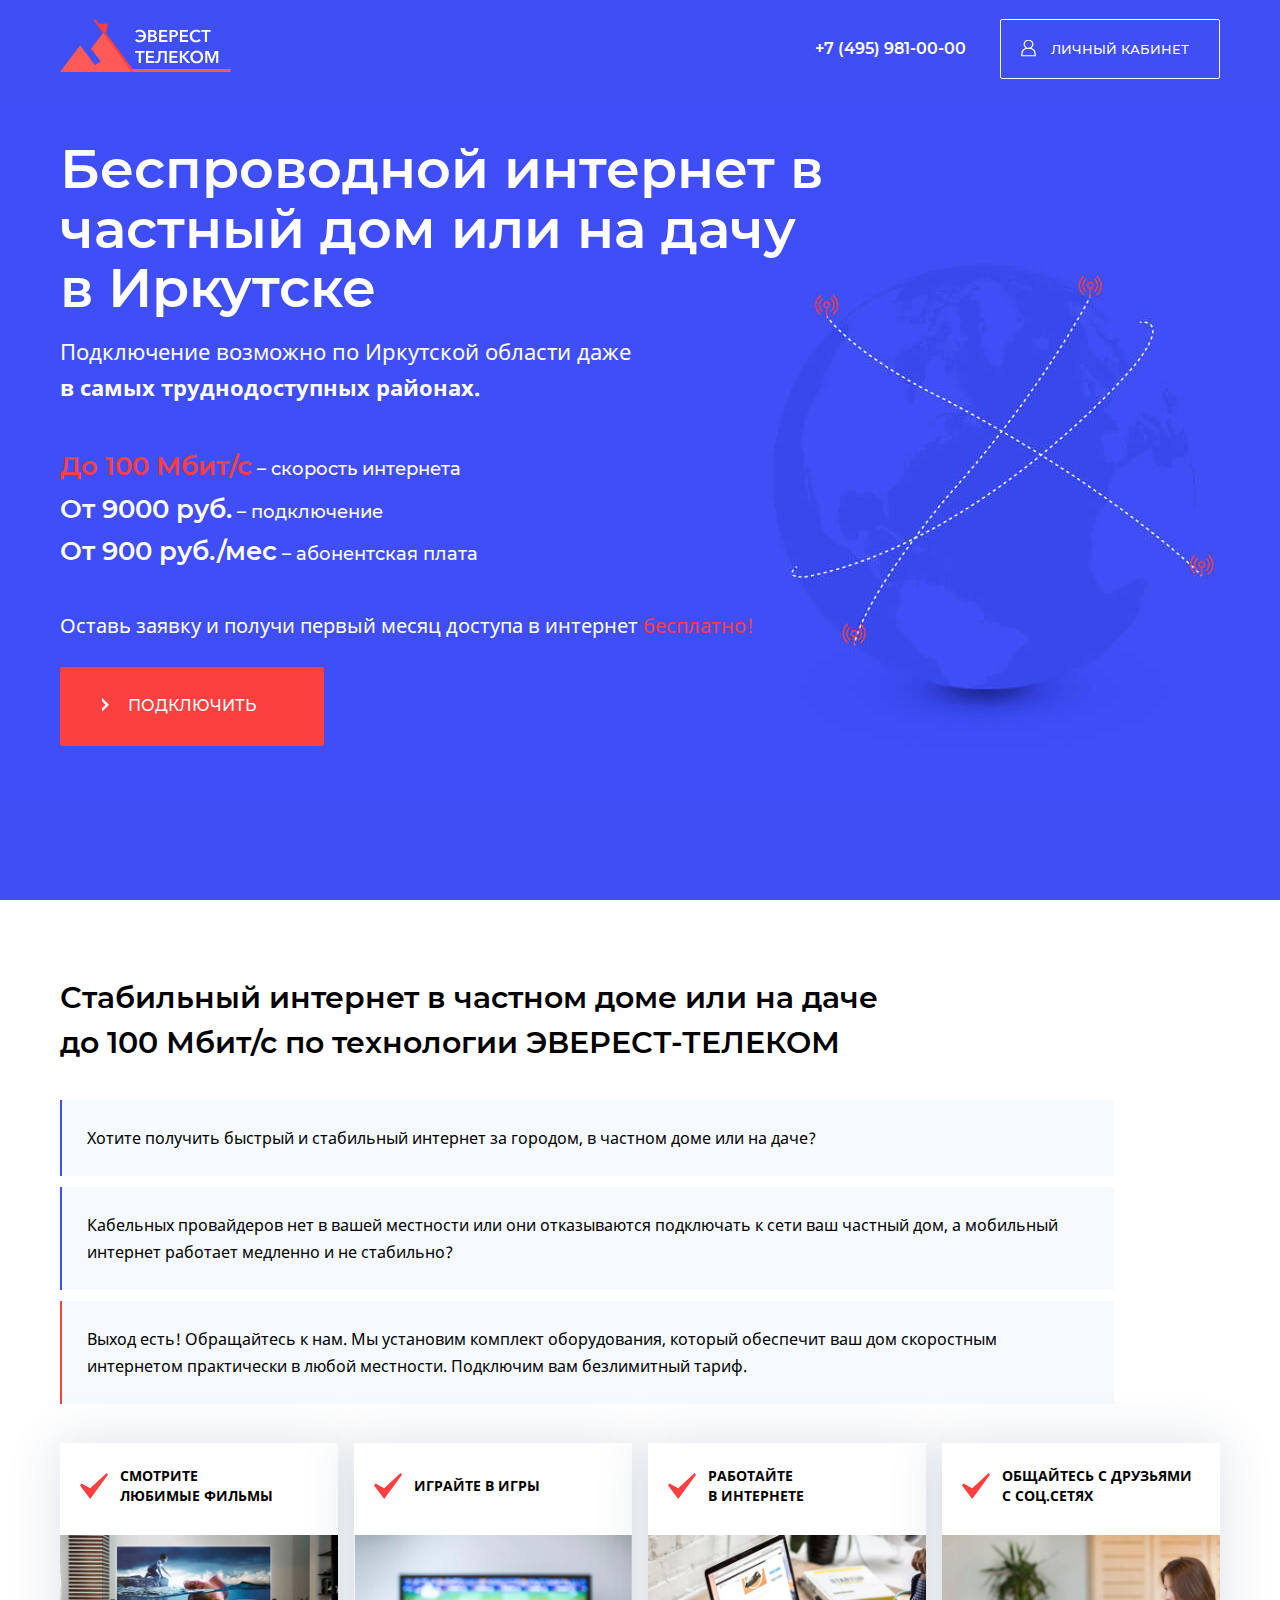
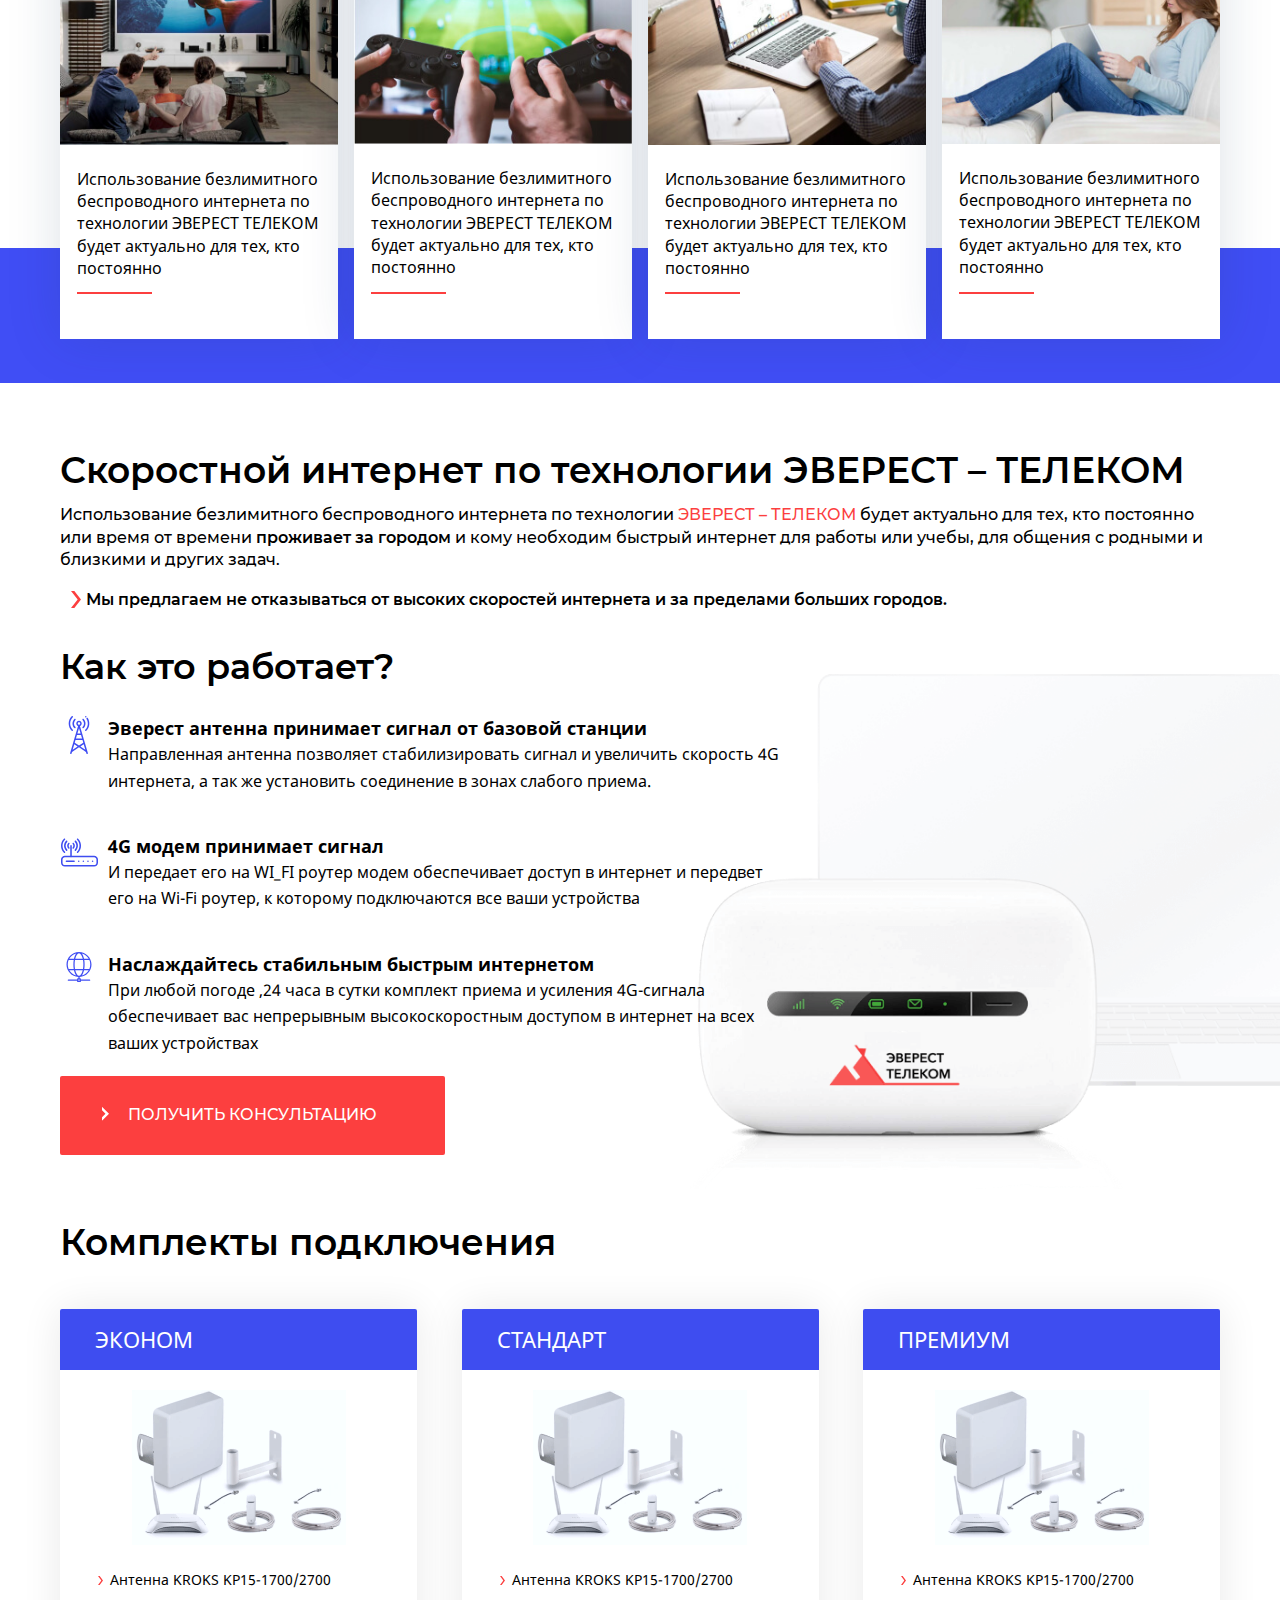
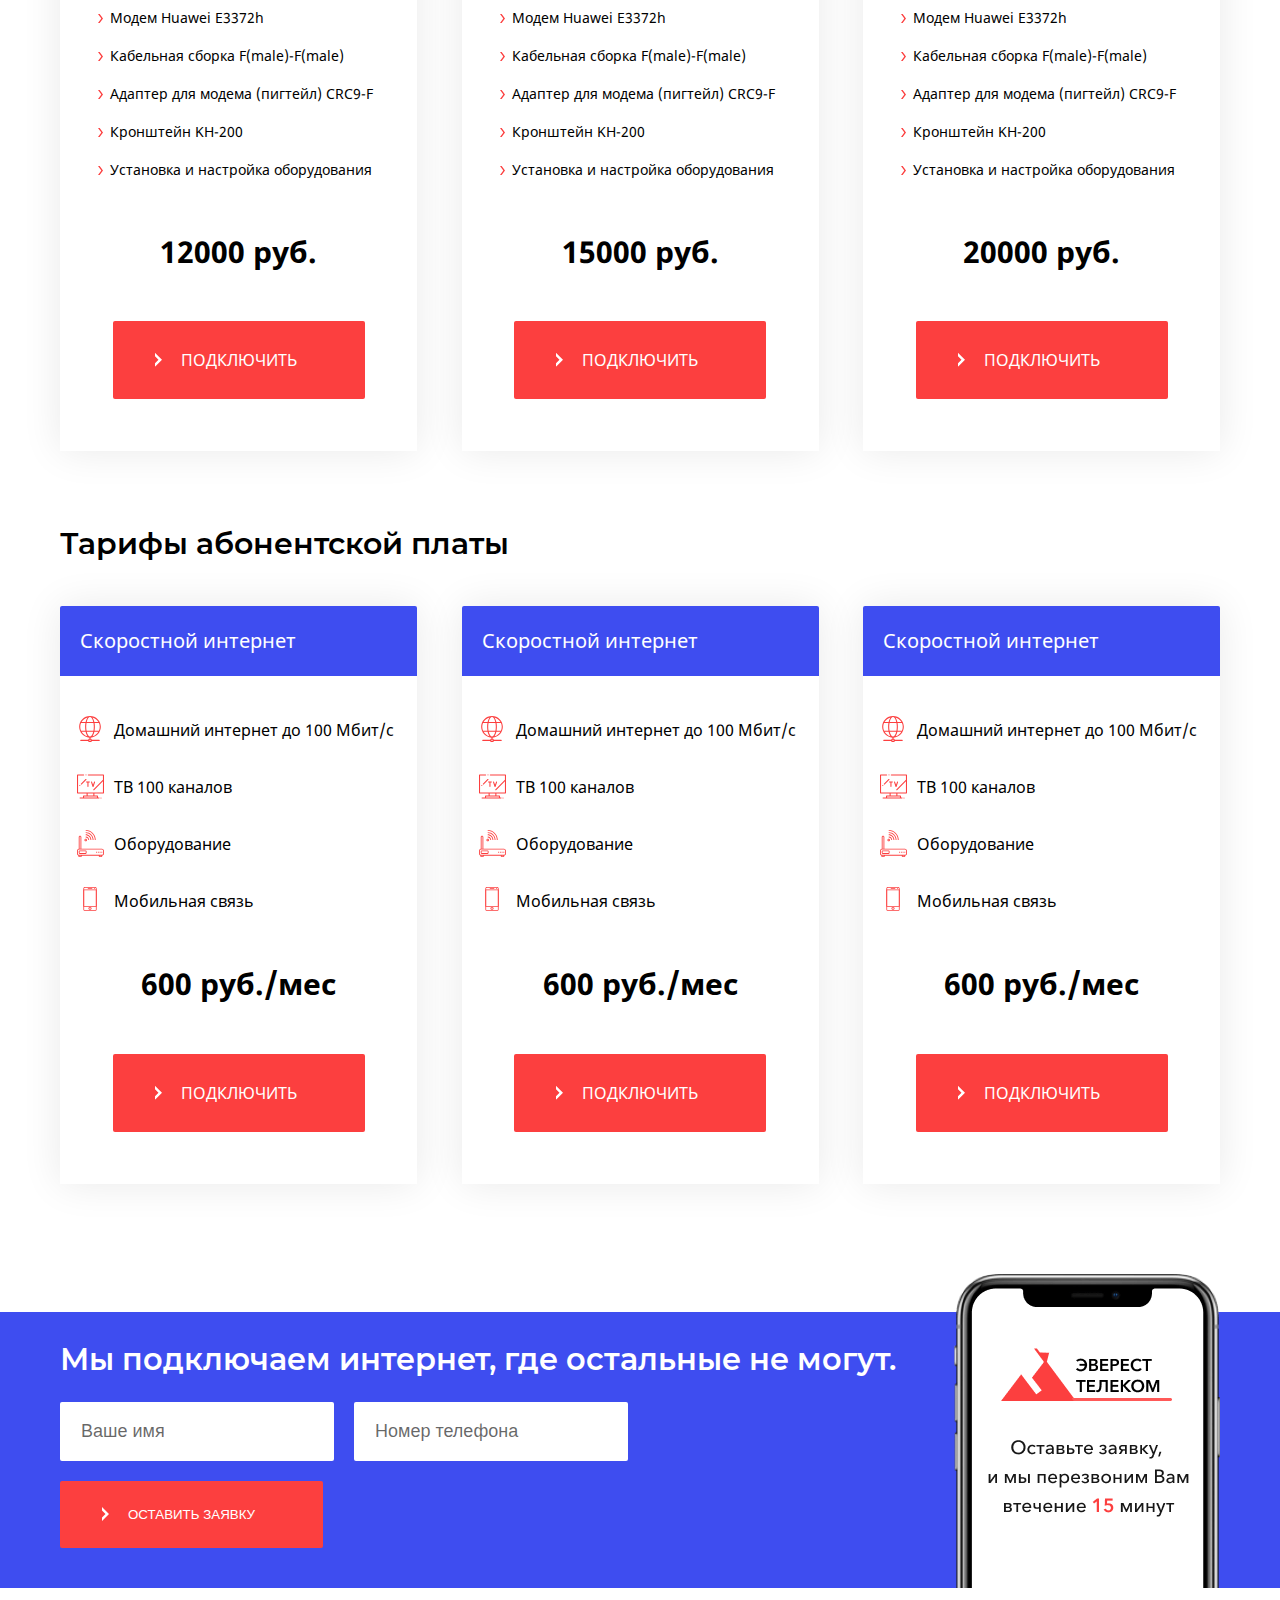
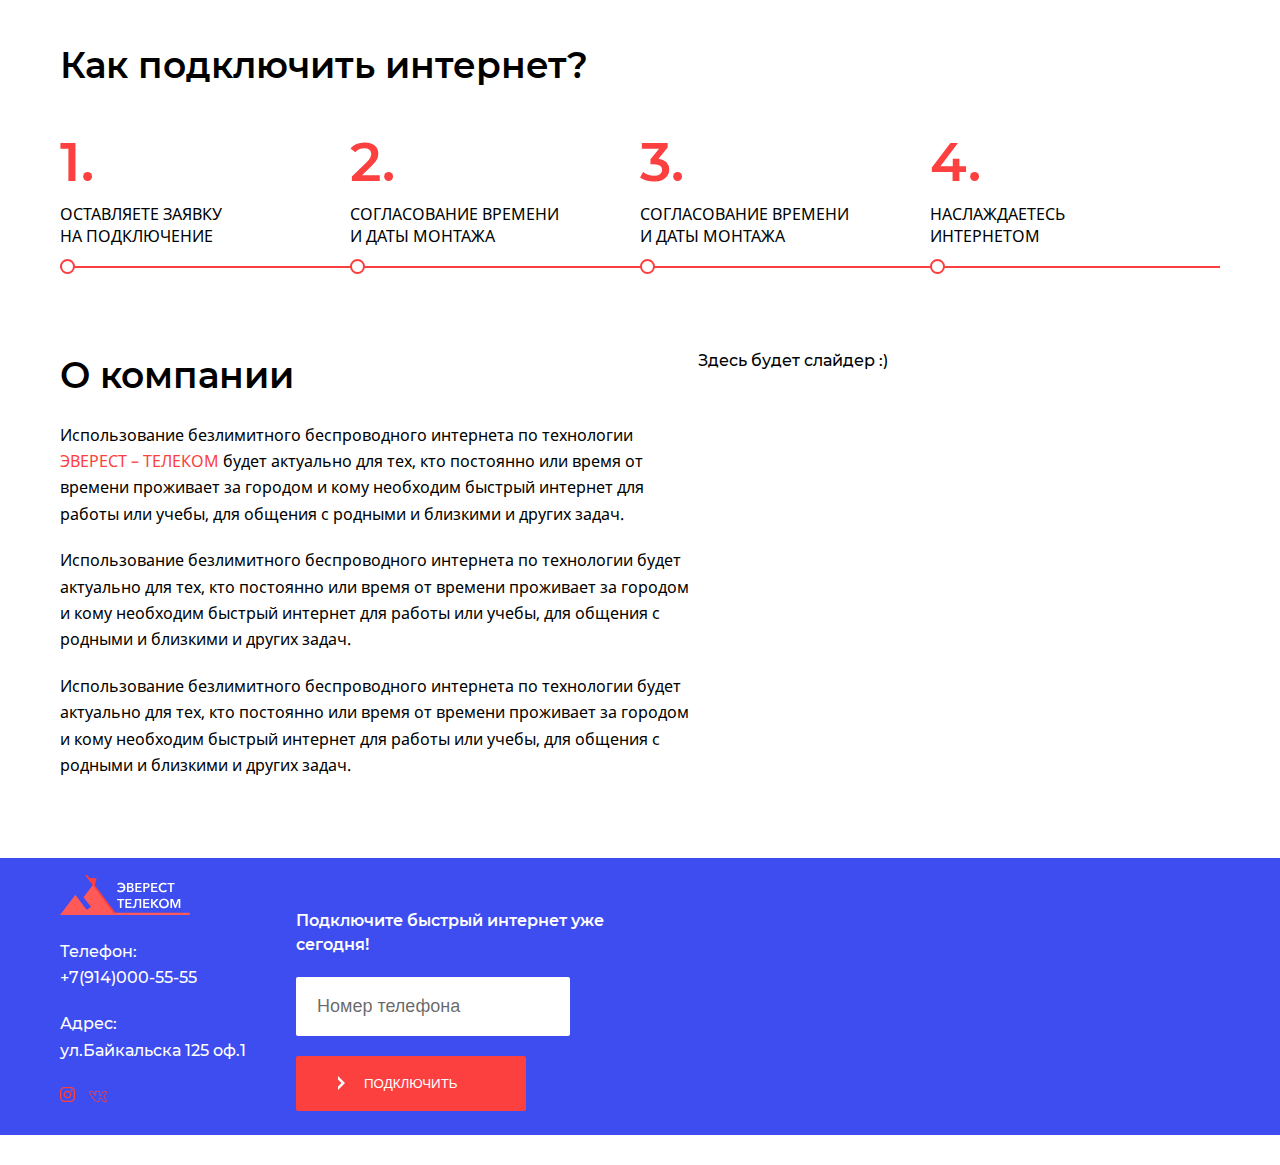
==== commit 114dba9b: "fix" ====
--- a/index.html
+++ b/index.html
@@ -93,7 +93,7 @@
 						<h4>СМОТРИТЕ<br>ЛЮБИМЫЕ ФИЛЬМЫ</h4>
 					</div>
 					<div class="benefit-card__img-wrapper">
-						<picture alt="Image" class="benefit-card__img">
+						<picture class="benefit-card__img">
 							<source srcset="img/benefit-card/films.jpg" media="(min-width:960px)">
 							<source srcset="img/benefit-card/films-small.jpg" media="(min-width:768px)">
 							<source srcset="img/benefit-card/films.jpg" media="(min-width:320px)">
@@ -110,7 +110,7 @@
 						<h4>ИГРАЙТЕ В ИГРЫ</h4>
 					</div>
 					<div class="benefit-card__img-wrapper">
-						<picture alt="Image" class="benefit-card__img">
+						<picture class="benefit-card__img">
 							<source srcset="img/benefit-card/game.jpg" media="(min-width:960px)">
 							<source srcset="img/benefit-card/game-small.jpg" media="(min-width:768px)">
 							<source srcset="img/benefit-card/game.jpg" media="(min-width:320px)">
@@ -127,7 +127,7 @@
 						<h4>РАБОТАЙТЕ<br>В ИНТЕРНЕТЕ</h4>
 					</div>
 					<div class="benefit-card__img-wrapper">
-						<picture alt="Image" class="benefit-card__img">
+						<picture class="benefit-card__img">
 							<source srcset="img/benefit-card/work.jpg" media="(min-width:960px)">
 							<source srcset="img/benefit-card/work-small.jpg" media="(min-width:768px)">
 							<source srcset="img/benefit-card/work.jpg" media="(min-width:320px)">
@@ -144,7 +144,7 @@
 						<h4>ОБЩАЙТЕСЬ С ДРУЗЬЯМИ С СОЦ.СЕТЯХ</h4>
 					</div>
 					<div class="benefit-card__img-wrapper">
-						<picture alt="Image" class="benefit-card__img">
+						<picture class="benefit-card__img">
 							<source srcset="img/benefit-card/converse.jpg" media="(min-width:960px)">
 							<source srcset="img/benefit-card/converse-small.jpg" media="(min-width:768px)">
 							<source srcset="img/benefit-card/converse.jpg" media="(min-width:320px)">
@@ -639,7 +639,7 @@
 			</div>
 
 			<div class="footer__map">
-				<iframe src="https://www.google.com/maps/embed?pb=!1m18!1m12!1m3!1d8213.608704574204!2d104.30992794022531!3d52.2629890816517!2m3!1f0!2f0!3f0!3m2!1i1024!2i768!4f13.1!3m3!1m2!1s0x5da83b62e356ec49%3A0x8ccc49666e5f00d3!2z0JHQsNC50LrQsNC70YzRgdC60LDRjyDRg9C7LiwgMTI1LCDQmNGA0LrRg9GC0YHQuiwg0JjRgNC60YPRgtGB0LrQsNGPINC-0LHQuy4sIDY2NDA0Ng!5e0!3m2!1sru!2sru!4v1579242458303!5m2!1sru!2sru" width="100%" height="100%" frameborder="0" style="border:0;" allowfullscreen=""></iframe>
+				<iframe class="footer__iframe" src="https://www.google.com/maps/embed?pb=!1m18!1m12!1m3!1d8213.608704574204!2d104.30992794022531!3d52.2629890816517!2m3!1f0!2f0!3f0!3m2!1i1024!2i768!4f13.1!3m3!1m2!1s0x5da83b62e356ec49%3A0x8ccc49666e5f00d3!2z0JHQsNC50LrQsNC70YzRgdC60LDRjyDRg9C7LiwgMTI1LCDQmNGA0LrRg9GC0YHQuiwg0JjRgNC60YPRgtGB0LrQsNGPINC-0LHQuy4sIDY2NDA0Ng!5e0!3m2!1sru!2sru!4v1579242458303!5m2!1sru!2sru" style="border:0;" allowfullscreen=""></iframe>
 			</div>
 
 		</div>
--- a/css/main.min.css
+++ b/css/main.min.css
@@ -1 +1 @@
-@font-face{font-family:Montserrat;font-weight:400;font-style:normal;src:url(../fonts/Montserrat/Montserrat-Medium.eot);src:url(../fonts/Montserrat/Montserrat-Medium.eot?#iefix) format("embedded-opentype"),url(../fonts/Montserrat/Montserrat-Medium.woff) format("woff"),url(../fonts/Montserrat/Montserrat-Medium.ttf) format("truetype")}@font-face{font-family:Montserrat;font-weight:600;font-style:normal;src:url(../fonts/Montserrat/Montserrat-SemiBold.eot);src:url(../fonts/Montserrat/Montserrat-SemiBold.eot?#iefix) format("embedded-opentype"),url(../fonts/Montserrat/Montserrat-SemiBold.woff) format("woff"),url(../fonts/Montserrat/Montserrat-SemiBold.ttf) format("truetype")}@font-face{font-family:Noto_Sans;font-weight:400;font-style:normal;src:url(../fonts/Noto_Sans/NotoSans-Regular.eot);src:url(../fonts/Noto_Sans/NotoSans-Regular.eot?#iefix) format("embedded-opentype"),url(../fonts/Noto_Sans/NotoSans-Regular.woff) format("woff"),url(../fonts/Noto_Sans/NotoSans-Regular.ttf) format("truetype")}@font-face{font-family:Noto_Sans;font-weight:700;font-style:normal;src:url(../fonts/Noto_Sans/NotoSans-Bold.eot);src:url(../fonts/Noto_Sans/NotoSans-Bold.eot?#iefix) format("embedded-opentype"),url(../fonts/Noto_Sans/NotoSans-Bold.woff) format("woff"),url(../fonts/Noto_Sans/NotoSans-Bold.ttf) format("truetype")}::-webkit-input-placeholder{color:#666}::-moz-placeholder{color:#666}:-ms-input-placeholder{color:#666}::-ms-input-placeholder{color:#666}::placeholder{color:#666}::-moz-selection{background-color:#ff4d4c;color:#fff}::selection{background-color:#ff4d4c;color:#fff}body{font-size:16px;min-width:320px;position:relative;line-height:1.65;font-family:Montserrat,sans-serif;overflow-x:hidden;padding:0;margin:0;color:#000}body input,body textarea{border:#666 1px solid;outline:0}body input:focus:required:invalid,body textarea:focus:required:invalid{border-color:red}body input:required:valid,body textarea:required:valid{border-color:green}.img-responsive{display:block;max-width:100%;height:auto}.img-responsive.img-width{width:100%}*{-webkit-box-sizing:border-box;box-sizing:border-box}.text-center{text-align:center}b,strong{font-weight:700}h1,h2,h3,h4,h5,p{margin:0;padding:0}.container{max-width:1280px;padding:0 60px;margin:auto}.font-bold{font-weight:700}.font-noto{font-family:Noto_Sans}.flex{display:-webkit-box;display:-webkit-flex;display:-ms-flexbox;display:flex}.flex-column{-webkit-box-orient:vertical;-webkit-box-direction:normal;-webkit-flex-direction:column;-ms-flex-direction:column;flex-direction:column}.flex-space-between{-webkit-box-orient:horizontal;-webkit-box-direction:normal;-webkit-flex-direction:row;-ms-flex-direction:row;flex-direction:row;-webkit-box-pack:justify;-webkit-justify-content:space-between;-ms-flex-pack:justify;justify-content:space-between}.flex-align-stretch{-webkit-box-align:stretch;-webkit-align-items:stretch;-ms-flex-align:stretch;align-items:stretch}.flex-align-bottom{-webkit-box-align:end;-webkit-align-items:flex-end;-ms-flex-align:end;align-items:flex-end}.flex-align-center{-webkit-box-align:center;-webkit-align-items:center;-ms-flex-align:center;align-items:center}.section{padding:60px 0}.base-title{color:#000;font-weight:600;font-size:1.875em;line-height:1.5;padding:0;margin:0}.line-decorate{margin-left:26px;position:relative;display:inline-block}.line-decorate:before{content:url(../img/line-decorate.svg);width:10px;height:17px;position:absolute;left:-5px;top:3px;-webkit-transform:translateX(-100%);-ms-transform:translateX(-100%);transform:translateX(-100%)}.wrapper__link .link{-webkit-transition:.2s;-o-transition:.2s;transition:.2s;padding:24px 66px;display:inline-block;text-decoration:none;text-transform:uppercase;border:2px solid transparent;border-radius:2px;position:relative;outline:0}.wrapper__link .link:before{content:url(../img/link-before.svg);position:absolute;height:14px;width:7px;-webkit-transition:.2s;-o-transition:.2s;transition:.2s;top:50%;left:40px;-webkit-transform:translateY(-87%);-ms-transform:translateY(-87%);transform:translateY(-87%)}.wrapper__link .link:focus,.wrapper__link .link:hover{background-color:transparent}.wrapper__link .link:focus:before,.wrapper__link .link:hover:before{opacity:0}.wrapper__link .link-red{background-color:#fc3f3f;color:#fff}.wrapper__link .link-red:focus,.wrapper__link .link-red:hover{border:2px solid #fc3f3f;color:#fc3f3f}.link-account{padding:21px 30px 21px 50px;border:1px solid;border-radius:2px;text-decoration:none;line-height:1;font-size:.8125em;position:relative;-webkit-transition:.2s;-o-transition:.2s;transition:.2s}.link-account:before{content:url(../img/profile.svg);position:absolute;top:50%;left:20px;-webkit-transform:translateY(-50%);-ms-transform:translateY(-50%);transform:translateY(-50%)}.link-white{background-color:transparent;color:#fff;border-color:#fff}.link-white:focus,.link-white:hover{background-color:#fc3f3f;border-color:#fc3f3f}.button{-webkit-transition:.2s;-o-transition:.2s;transition:.2s;padding:24px 66px;display:inline-block;border:2px solid transparent;cursor:pointer;border-radius:2px;position:relative;outline:0}.button:focus,.button:hover{background-color:transparent}.button:focus:before,.button:hover:before{opacity:0}.button:before{content:url(../img/link-before.svg);position:absolute;height:14px;width:7px;top:50%;left:40px;-webkit-transform:translateY(-50%);-ms-transform:translateY(-50%);transform:translateY(-50%)}.button-red{background-color:#fc3f3f;color:#fff}.button-red:focus,.button-red:hover{border:2px solid #fc3f3f;color:#fc3f3f}.color-red{color:#fc3f3f}.color-white{color:#fff}img,object{max-width:100%}.home{background-color:#404ef5;padding:17px 0 60px 0;color:#fff;background-repeat:no-repeat;background-position:center right;background-size:100%;min-height:100vh}.home__link{margin-right:30px}.home__link:last-of-type{margin-right:0}.home__phone{font-size:1em;color:#fff;text-decoration:none;font-weight:600;-webkit-transition:.2s;-o-transition:.2s;transition:.2s}.home__phone:hover{color:#fc3f3f}.home__title{font-size:3.375em;font-weight:600;max-width:770px;line-height:1.1;margin:60px 0 0 0}.home__text{max-width:573px;font-size:1.375em;margin:14px 0 40px 0;padding:0}.home__speed{font-size:1.125em;font-weight:400}.home__speed-number{font-size:1.437em;font-weight:600}.home__offer{font-size:1.25em;margin-top:40px;margin-bottom:28px;line-height:1.3}.benefits{padding:75px 0 44px 0;position:relative}.benefits:after{content:"";position:absolute;height:135px;width:100%;left:0;bottom:0;right:0;background-color:#404ef5;z-index:-1}.benefits__title{max-width:850px;margin-bottom:35px}.benefits-wrapper{margin-top:39px}.benefits .color-red{color:#000}.quote{background-color:#f6faff;padding:25px;border-left:2px solid;border-color:#404ef5;margin:11px 0;max-width:1054px}.border-red{border-color:#fc3f3f}.benefit-card{max-width:298px;width:24%;padding:19px 0 60px 0;background-color:#fff;-webkit-box-shadow:0 0 50px rgba(20,57,96,.15);box-shadow:0 0 50px rgba(20,57,96,.15);position:relative}.benefit-card:after{content:"";position:absolute;height:2px;width:75px;bottom:45px;left:17px;background-color:#fc3f3f}.benefit-card__title{font-size:1em;color:#000;margin-left:60px;margin-right:17px;position:relative;line-height:1.4;min-height:48px;text-transform:uppercase}.benefit-card__title:before{content:url(../img/benefit-card-tick.svg);position:absolute;width:28px;height:26px;left:-12px;top:50%;-webkit-transform:translateX(-100%) translateY(-50%);-ms-transform:translateX(-100%) translateY(-50%);transform:translateX(-100%) translateY(-50%)}.benefit-card__img-wrapper{margin:25px 0 15px 0}.benefit-card__img{max-height:225px;width:100%}.benefit-card__text{padding:0 17px;font-size:1em;line-height:1.4;position:relative}.how-it-works{background-repeat:no-repeat;background-size:50%;background-position:100% 92%;background-image:url(../img/how-it-work/background.png)}.how-it-works__title{margin-bottom:7px;font-size:2.25em}.how-it-works__text{margin-bottom:15px;line-height:1.4}.how-it-works__subtitle{margin-top:25px;font-size:1.875em}.hardware__item{padding:20px 0;max-width:730px}.hardware__title{font-size:1.125em;line-height:1.4}.hardware__icon{-webkit-flex-shrink:0;-ms-flex-negative:0;flex-shrink:0;margin-right:10px;width:38px;text-align:center}.connection{padding:0 0 30px 0}.connection__title{font-size:2.25em;line-height:1.5}.sales__wrapper{padding:40px 0}.sale-item{background:#fff;-webkit-box-shadow:0 0 40px rgba(0,0,0,.09);box-shadow:0 0 40px rgba(0,0,0,.09);max-width:357px;width:32%;text-align:center;overflow:hidden;border-top-left-radius:2px;border-top-right-radius:2px;padding-bottom:52px}.sale-item__title{text-align:left;padding:14px 35px;background-color:#3e4df0;font-size:1.375em;color:#fff;text-transform:uppercase;line-height:1.5;font-weight:500}.sale-item__img-wrapper{max-width:214px;margin:20px auto 10px auto}.sale-item__list{padding:0 40px}.sale-item__price{font-weight:600;font-size:1.875em;line-height:2.3125em;margin:35px 0}.list-bullet{text-align:left}.list-bullet__item{font-size:.875em;display:block;position:relative;margin:15px 0 15px 10px}.list-bullet__item:before{content:url(../img/bullet.svg);width:5px;height:9px;position:absolute;left:-7px;top:0;-webkit-transform:translateX(-100%);-ms-transform:translateX(-100%);transform:translateX(-100%)}.list-icon{text-align:left;font-size:1em;padding:0 17px}.list-icon__item{margin:30px 0}.list-icon__icon{-webkit-flex-shrink:0;-ms-flex-negative:0;flex-shrink:0;width:27px;height:27px;margin-right:10px}.rate{padding:0 0 88px 0}.rate .sale-item__title{margin-bottom:40px;font-size:1.25em;padding:20px;text-transform:none}.application-form{padding:0;background-color:#3e4df0}.application-form__img-anchor{padding-top:25px;padding-bottom:40px;position:relative}.application-form__title{margin-bottom:19px;font-size:1.9em;max-width:80%}.application-form__img-wrapper{position:absolute;bottom:0;right:60px;max-width:266px;max-height:314px}.form-contact__input{background-color:#fff;font-size:1.125em;padding:17px 21px;line-height:1.4;border-radius:2px;border:none;margin-right:20px;margin-bottom:20px}.form-contact__input::-webkit-input-placeholder{color:rgba(0,0,0,.6)}.form-contact__input::-moz-placeholder{color:rgba(0,0,0,.6)}.form-contact__input:-ms-input-placeholder{color:rgba(0,0,0,.6)}.form-contact__input::-ms-input-placeholder{color:rgba(0,0,0,.6)}.form-contact__input::placeholder{color:rgba(0,0,0,.6)}.how-connect{padding:50px 0}.how-connect__title{margin-bottom:30px;font-size:2.25em}.timeline{position:relative}.timeline:after{content:"";position:absolute;height:2px;width:100%;left:0;right:0;bottom:0;background-color:#fc3f3f;z-index:1}.timeline__item{position:relative;padding-bottom:20px;width:25%}.timeline__item:after{content:"";position:absolute;width:11px;height:11px;background-color:#fff;border-radius:50%;border:2px solid #fc3f3f;bottom:0;left:0;z-index:2;-webkit-transform:translateY(6px);-ms-transform:translateY(6px);transform:translateY(6px)}.timeline__number{font-size:3.375em;line-height:1.5;margin-bottom:0}.timeline__text{font-size:1em;line-height:1.4;text-transform:uppercase}.about{padding-top:30px;padding-bottom:60px}.about__info{width:55%}.about__title{font-size:2.25em;margin-bottom:20px}.about__text{margin:20px 0}.footer{background-color:#3e4df0;margin-bottom:30px;position:relative}.footer__wrapper{padding-top:15px;padding-bottom:24px}.footer .contacts{-webkit-flex-shrink:0;-ms-flex-negative:0;flex-shrink:0;margin-top:30px;margin-right:50px}.footer__info{width:50%;margin-top:-15px}.footer__title{font-size:1em;margin-bottom:20px}.footer__logo{max-width:130px}.footer__map{position:absolute;left:50%;top:0;bottom:0;height:100%;width:50%}.footer .button{padding:18px 66px}.contacts__string{display:block}.contacts__block{margin-bottom:20px}.contacts__block:last-of-type{margin-bottom:0}.contacts__link{text-decoration:none;-webkit-transition:.2s;-o-transition:.2s;transition:.2s}.contacts__link:focus,.contacts__link:hover{color:#fc3f3f}.contacts__link-social{margin-right:10px}.home{background-image:url(../img/home/1920.png)}@media (max-width:1280px){.home{background-image:url(../img/home/1280.jpg)}.benefit-card__title{font-size:.875em}}@media (max-width:1199.98px){.home{background-image:url(../img/home/1100.jpg)}.benefit-card__title{font-size:.75em}}@media (max-width:959.98px){.flex-wrap-tablet{-webkit-flex-wrap:wrap;-ms-flex-wrap:wrap;flex-wrap:wrap}.container{padding:0 35px}.link-account{padding:15px 20px 15px 35px}.link-account:before{left:15px}.wrapper__link .link{font-size:.9375em}.wrapper__link .link:before{-webkit-transform:translateY(-80%);-ms-transform:translateY(-80%);transform:translateY(-80%)}.home{background-image:url(../img/home/768.jpg);padding:16px 0 50px 0}.home__title{font-size:2.5em;margin-top:30px}.home__text{font-size:1.5em;margin:10px 0 25px 0}.home__speed{font-size:1.25em}.home__speed-number{font-size:1.375em}.home__offer{margin-top:30px}.benefits{padding:50px 0 20px 0}.benefits:after{height:100px}.benefits__title{margin-bottom:30px;font-size:1.375em}.quote{padding:15px;font-size:1em;margin:15px 0}.benefits-wrapper{-webkit-box-pack:center;-webkit-justify-content:center;-ms-flex-pack:center;justify-content:center}.benefit-card{width:49%;max-width:307px;padding:13px 0 55px 0;margin:0 10px 15px 10px}.benefit-card:after{bottom:32px}.benefit-card__title{font-size:1em}.benefit-card__text{font-size:1.125em}.line-decorate{margin-left:13px}.how-it-works{background-size:70%;background-image:url(../img/how-it-work/background-medium.png);padding:40px 0 54px 0}.how-it-works__title{margin-bottom:5px;font-size:1.375em}.how-it-works__text{margin-bottom:20px;line-height:1.35}.how-it-works__subtitle{font-size:1.375em;margin-top:16px}.hardware__item{padding:10px 0}.connection__title{font-size:1.375em}.sales__wrapper{padding:30px 0}.sale-item{max-width:215px;margin-left:auto;margin-right:auto;padding-bottom:28px}.sale-item__title{font-size:.8125em;padding:8px 11px}.sale-item__img-wrapper{max-width:125px;margin:12px auto 0 auto}.sale-item__list{padding:0 20px}.sale-item__price{line-height:1.375em;margin:22px 0;font-size:1.125em}.sale-item__link .link{padding:12px 24px}.sale-item__link .link:before{left:14px}.rate{padding:0 0 57px 0}.rate__title{font-size:1.375em}.rate__item{max-width:225px}.rate .sale-item__title{margin-bottom:25px;font-size:1em;padding:8px 15px;text-transform:none}.rate .sale-item__price{font-size:1.25em}.list-icon{font-size:.9375em;padding:0 11px}.list-icon__item{-webkit-box-align:start;-webkit-align-items:flex-start;-ms-flex-align:start;align-items:flex-start;margin:12px 0}.application-form__img-anchor{padding-top:15px;padding-bottom:20px}.application-form__title{font-size:1.25em;line-height:1.3;max-width:420px}.application-form__img-wrapper{max-width:196px;max-height:231px;right:26px}.form-contact__input{padding:12px 18px;max-width:225px;margin-right:15px;margin-bottom:15px}.button{padding:15px 30px 15px 40px}.button:before{left:20px}.how-connect__title{margin-bottom:15px;font-size:1.375em}.timeline__item{width:24%}.timeline__item:after{width:7px;height:7px;-webkit-transform:translateY(4px);-ms-transform:translateY(4px);transform:translateY(4px)}.timeline__number{font-size:1.75em}.timeline__text{font-size:.8em}.about__info{width:60%}.about__title{font-size:1.375em;margin-bottom:15px}.about__text{margin:15px 0;font-size:.875em}.footer__info{width:65%}.footer__map{left:67%;width:33%}.footer__logo{max-width:95px}.footer__title{font-size:.8125em;margin-top:25px}.footer .form-contact__input{max-width:250px}.footer .contacts{margin-top:25px}.footer .button{padding:15px 30px 15px 45px}.footer .button:before{left:25px}.contacts{font-size:.8125em}}@media (max-width:767.98px){.container{padding:0 15px}.link-account{padding:0 0 0 15px;border:none}.link-account:before{content:url(../img/profile-small.svg);left:0}.link-account:after{content:"";position:absolute;left:0;right:0;bottom:-2px;background-color:#fff;width:100%;height:1px}.flex-mobile{display:-webkit-box;display:-webkit-flex;display:-ms-flexbox;display:flex}.base-title{font-size:1.5em}.flex-mobile-column{-webkit-box-orient:vertical;-webkit-box-direction:normal;-webkit-flex-direction:column;-ms-flex-direction:column;flex-direction:column}.mobile-hidden{display:none}.wrapper__link{text-align:center}.wrapper__link .link{font-size:.8125em}.wrapper__link .link:before{left:24px;-webkit-transform:translateY(-50%);-ms-transform:translateY(-50%);transform:translateY(-50%)}.home{background-size:contain;padding:16px 0 20px 0;background-image:url(../img/home/320.jpg)}.home__header{-webkit-box-align:start;-webkit-align-items:flex-start;-ms-flex-align:start;align-items:flex-start}.home__contacts{text-align:right;padding-top:10px;display:-webkit-box;display:-webkit-flex;display:-ms-flexbox;display:flex;-webkit-box-orient:vertical;-webkit-box-direction:normal;-webkit-flex-direction:column;-ms-flex-direction:column;flex-direction:column}.home__link{display:inline-block;margin-bottom:15px;margin-right:0}.home__link:last-of-type{margin-bottom:0}.home__logo{max-width:130px}.home__phone{text-decoration:underline;font-size:.93em}.home__title{font-size:1.65em;margin:20px 0 0 0}.home__text{font-size:1em;margin:8px 0 13px 0}.home__speed{font-size:.875em}.home__speed-number{font-size:1.125em}.home__offer{font-size:.89em;margin:20px 0 26px 0}.benefits{padding:20px 0 0 0}.benefits:after{display:none}.benefits__title{margin-bottom:10px}.benefits-wrapper{margin-top:35px}.benefits .color-red{color:#fc3f3f}.quote{padding:15px;line-height:1.2;margin:10px 0}.benefit-card{width:100%;margin:10px auto;padding:10px 0 35px 0}.benefit-card:after{bottom:19px}.benefit-card__img-wrapper{margin:10px 0 15px 0}.benefit-card__img{max-height:160px}.benefit-card__text{font-size:.75em}.how-it-works{background-size:42%;padding:10px 0 40px 0;background-size:100%;background-position:100% 90%}.how-it-works__title{font-size:1.5em}.how-it-works__text{font-size:.9375em;line-height:1.3}.how-it-works__subtitle{font-size:1.5em;margin-top:20px}.how-it-works .wrapper__link{margin-top:145px}.how-it-works .wrapper__link .link{padding:24px 40px}.line-decorate{font-size:.9375em}.hardware__item{display:block;padding:6.5px 0}.hardware__icon{float:left}.hardware__title{min-height:45px;font-size:.95em;display:-webkit-box;display:-webkit-flex;display:-ms-flexbox;display:flex;-webkit-box-align:center;-webkit-align-items:center;-ms-flex-align:center;align-items:center}.connection__title{font-size:1.75em}.sales__wrapper{padding:18px 0}.sale-item{max-width:289px;width:100%;padding-bottom:43px;margin-bottom:32px}.sale-item:last-of-type{margin-bottom:0}.sale-item__title{font-size:1em;padding:15px 18px}.sale-item__img-wrapper{max-width:139px;margin:20px auto 11px auto}.sale-item__list{padding:0 30px}.sale-item__price{line-height:1.8em;margin:30px 0;font-size:1.5em}.sale-item__link .link{padding:25px 45px;font-size:.8125em;line-height:1em}.sale-item__link .link:before{left:30px}.list-bullet__item{font-size:.875em}.rate{padding:0 0 36px 0}.rate__title{font-size:1.65em}.rate__item{max-width:289px;margin-left:auto;margin-right:auto}.rate .sale-item__title{margin-bottom:30px;font-size:1.125em;padding:20px 15px}.rate .sale-item__price{font-size:1.5em;margin:20px 0}.list-icon{padding:0 13px;font-size:.8em}.list-icon__item{margin:18px 0}.application-form{background-size:cover;background-repeat:no-repeat;background-position:100%;padding:16px 0 20px 0;background-image:url(../img/form/background-small.jpg)}.application-form__title{font-size:1.375em;line-height:1.5}.application-form__img-anchor{padding-top:30px;padding-bottom:50px}.application-form__img-wrapper{display:none}.form-contact__input{max-width:none;width:100%}.button{padding:20px 30px 20px 50px}.button:before{left:30px}.timeline:after{height:100%;width:2px;left:0;top:0;bottom:0}.timeline__item{width:100%;padding-left:20px;-webkit-box-align:center;-webkit-align-items:center;-ms-flex-align:center;align-items:center;padding-bottom:0;margin-bottom:45px}.timeline__item:after{top:50%;left:0;-webkit-transform:translateY(-50%) translateX(-4px);-ms-transform:translateY(-50%) translateX(-4px);transform:translateY(-50%) translateX(-4px)}.timeline__item:last-of-type{margin-bottom:0}.timeline__number{font-size:2.875em;margin-right:5px;line-height:42px}.timeline__text{font-size:.9375em}.how-connect{padding:20px 0 30px 0}.about__info{width:100%}.about__title{font-size:1.75em}.about__text{margin:15px 0;line-height:1.35}.footer__logo{max-width:130px}.footer__info{width:100%;margin-top:0}.footer__map{width:100%;top:100%;left:0;max-height:319px;margin-bottom:40px}.footer__title{font-size:1.125em;margin-top:15px}.footer .contacts{margin-top:37px;font-size:.9375em}.footer .button{padding:17px 30px 17px 45px}.footer .button:before{left:25px}}+@font-face{font-family:Montserrat;font-weight:400;font-style:normal;src:url(../fonts/Montserrat/Montserrat-Medium.eot);src:url(../fonts/Montserrat/Montserrat-Medium.eot?#iefix) format("embedded-opentype"),url(../fonts/Montserrat/Montserrat-Medium.woff) format("woff"),url(../fonts/Montserrat/Montserrat-Medium.ttf) format("truetype")}@font-face{font-family:Montserrat;font-weight:600;font-style:normal;src:url(../fonts/Montserrat/Montserrat-SemiBold.eot);src:url(../fonts/Montserrat/Montserrat-SemiBold.eot?#iefix) format("embedded-opentype"),url(../fonts/Montserrat/Montserrat-SemiBold.woff) format("woff"),url(../fonts/Montserrat/Montserrat-SemiBold.ttf) format("truetype")}@font-face{font-family:Noto_Sans;font-weight:400;font-style:normal;src:url(../fonts/Noto_Sans/NotoSans-Regular.eot);src:url(../fonts/Noto_Sans/NotoSans-Regular.eot?#iefix) format("embedded-opentype"),url(../fonts/Noto_Sans/NotoSans-Regular.woff) format("woff"),url(../fonts/Noto_Sans/NotoSans-Regular.ttf) format("truetype")}@font-face{font-family:Noto_Sans;font-weight:700;font-style:normal;src:url(../fonts/Noto_Sans/NotoSans-Bold.eot);src:url(../fonts/Noto_Sans/NotoSans-Bold.eot?#iefix) format("embedded-opentype"),url(../fonts/Noto_Sans/NotoSans-Bold.woff) format("woff"),url(../fonts/Noto_Sans/NotoSans-Bold.ttf) format("truetype")}::-webkit-input-placeholder{color:#666}::-moz-placeholder{color:#666}:-ms-input-placeholder{color:#666}::-ms-input-placeholder{color:#666}::placeholder{color:#666}::-moz-selection{background-color:#ff4d4c;color:#fff}::selection{background-color:#ff4d4c;color:#fff}body{font-size:16px;min-width:320px;position:relative;line-height:1.65;font-family:Montserrat,sans-serif;overflow-x:hidden;padding:0;margin:0;color:#000}body input,body textarea{border:#666 1px solid;outline:0}body input:focus:required:invalid,body textarea:focus:required:invalid{border-color:red}body input:required:valid,body textarea:required:valid{border-color:green}.img-responsive{display:block;max-width:100%;height:auto}.img-responsive.img-width{width:100%}*{-webkit-box-sizing:border-box;box-sizing:border-box}.text-center{text-align:center}b,strong{font-weight:700}h1,h2,h3,h4,h5,p{margin:0;padding:0}.container{max-width:1280px;padding:0 60px;margin:auto}.font-bold{font-weight:700}.font-noto{font-family:Noto_Sans}.flex{display:-webkit-box;display:-webkit-flex;display:-ms-flexbox;display:flex}.flex-column{-webkit-box-orient:vertical;-webkit-box-direction:normal;-webkit-flex-direction:column;-ms-flex-direction:column;flex-direction:column}.flex-space-between{-webkit-box-orient:horizontal;-webkit-box-direction:normal;-webkit-flex-direction:row;-ms-flex-direction:row;flex-direction:row;-webkit-box-pack:justify;-webkit-justify-content:space-between;-ms-flex-pack:justify;justify-content:space-between}.flex-align-stretch{-webkit-box-align:stretch;-webkit-align-items:stretch;-ms-flex-align:stretch;align-items:stretch}.flex-align-bottom{-webkit-box-align:end;-webkit-align-items:flex-end;-ms-flex-align:end;align-items:flex-end}.flex-align-center{-webkit-box-align:center;-webkit-align-items:center;-ms-flex-align:center;align-items:center}.section{padding:60px 0}.base-title{color:#000;font-weight:600;font-size:1.875em;line-height:1.5;padding:0;margin:0}.line-decorate{margin-left:26px;position:relative;display:inline-block}.line-decorate:before{content:url(../img/line-decorate.svg);width:10px;height:17px;position:absolute;left:-5px;top:3px;-webkit-transform:translateX(-100%);-ms-transform:translateX(-100%);transform:translateX(-100%)}.wrapper__link .link{-webkit-transition:.2s;-o-transition:.2s;transition:.2s;padding:24px 66px;display:inline-block;text-decoration:none;text-transform:uppercase;border:2px solid transparent;border-radius:2px;position:relative;outline:0}.wrapper__link .link:before{content:url(../img/link-before.svg);position:absolute;height:14px;width:7px;-webkit-transition:.2s;-o-transition:.2s;transition:.2s;top:50%;left:40px;-webkit-transform:translateY(-87%);-ms-transform:translateY(-87%);transform:translateY(-87%)}.wrapper__link .link:focus,.wrapper__link .link:hover{background-color:transparent}.wrapper__link .link:focus:before,.wrapper__link .link:hover:before{opacity:0}.wrapper__link .link-red{background-color:#fc3f3f;color:#fff}.wrapper__link .link-red:focus,.wrapper__link .link-red:hover{border:2px solid #fc3f3f;color:#fc3f3f}.link-account{padding:21px 30px 21px 50px;border:1px solid;border-radius:2px;text-decoration:none;line-height:1;font-size:.8125em;position:relative;-webkit-transition:.2s;-o-transition:.2s;transition:.2s}.link-account:before{content:url(../img/profile.svg);position:absolute;top:50%;left:20px;-webkit-transform:translateY(-50%);-ms-transform:translateY(-50%);transform:translateY(-50%)}.link-white{background-color:transparent;color:#fff;border-color:#fff}.link-white:focus,.link-white:hover{background-color:#fc3f3f;border-color:#fc3f3f}.button{-webkit-transition:.2s;-o-transition:.2s;transition:.2s;padding:24px 66px;display:inline-block;border:2px solid transparent;cursor:pointer;border-radius:2px;position:relative;outline:0}.button:focus,.button:hover{background-color:transparent}.button:focus:before,.button:hover:before{opacity:0}.button:before{content:url(../img/link-before.svg);position:absolute;height:14px;width:7px;top:50%;left:40px;-webkit-transform:translateY(-50%);-ms-transform:translateY(-50%);transform:translateY(-50%)}.button-red{background-color:#fc3f3f;color:#fff}.button-red:focus,.button-red:hover{border:2px solid #fc3f3f;color:#fc3f3f}.color-red{color:#fc3f3f}.color-white{color:#fff}img,object{max-width:100%}.home{background-color:#404ef5;padding:17px 0 60px 0;color:#fff;background-repeat:no-repeat;background-position:center right;background-size:100%;min-height:100vh}.home__link{margin-right:30px}.home__link:last-of-type{margin-right:0}.home__phone{font-size:1em;color:#fff;text-decoration:none;font-weight:600;-webkit-transition:.2s;-o-transition:.2s;transition:.2s}.home__phone:hover{color:#fc3f3f}.home__title{font-size:3.375em;font-weight:600;max-width:770px;line-height:1.1;margin:60px 0 0 0}.home__text{max-width:573px;font-size:1.375em;margin:14px 0 40px 0;padding:0}.home__speed{font-size:1.125em;font-weight:400}.home__speed-number{font-size:1.437em;font-weight:600}.home__offer{font-size:1.25em;margin-top:40px;margin-bottom:28px;line-height:1.3}.benefits{padding:75px 0 44px 0;position:relative}.benefits:after{content:"";position:absolute;height:135px;width:100%;left:0;bottom:0;right:0;background-color:#404ef5;z-index:-1}.benefits__title{max-width:850px;margin-bottom:35px}.benefits-wrapper{margin-top:39px}.benefits .color-red{color:#000}.quote{background-color:#f6faff;padding:25px;border-left:2px solid;border-color:#404ef5;margin:11px 0;max-width:1054px}.border-red{border-color:#fc3f3f}.benefit-card{max-width:298px;width:24%;padding:19px 0 60px 0;background-color:#fff;-webkit-box-shadow:0 0 50px rgba(20,57,96,.15);box-shadow:0 0 50px rgba(20,57,96,.15);position:relative}.benefit-card:after{content:"";position:absolute;height:2px;width:75px;bottom:45px;left:17px;background-color:#fc3f3f}.benefit-card__title{font-size:1em;color:#000;margin-left:60px;margin-right:17px;position:relative;line-height:1.4;min-height:48px;text-transform:uppercase}.benefit-card__title:before{content:url(../img/benefit-card-tick.svg);position:absolute;width:28px;height:26px;left:-12px;top:50%;-webkit-transform:translateX(-100%) translateY(-50%);-ms-transform:translateX(-100%) translateY(-50%);transform:translateX(-100%) translateY(-50%)}.benefit-card__img-wrapper{margin:25px 0 15px 0}.benefit-card__img{max-height:225px;width:100%}.benefit-card__text{padding:0 17px;font-size:1em;line-height:1.4;position:relative}.how-it-works{background-repeat:no-repeat;background-size:50%;background-position:100% 92%;background-image:url(../img/how-it-work/background.png)}.how-it-works__title{margin-bottom:7px;font-size:2.25em}.how-it-works__text{margin-bottom:15px;line-height:1.4}.how-it-works__subtitle{margin-top:25px;font-size:1.875em}.hardware__item{padding:20px 0;max-width:730px}.hardware__title{font-size:1.125em;line-height:1.4}.hardware__icon{-webkit-flex-shrink:0;-ms-flex-negative:0;flex-shrink:0;margin-right:10px;width:38px;text-align:center}.connection{padding:0 0 30px 0}.connection__title{font-size:2.25em;line-height:1.5}.sales__wrapper{padding:40px 0}.sale-item{background:#fff;-webkit-box-shadow:0 0 40px rgba(0,0,0,.09);box-shadow:0 0 40px rgba(0,0,0,.09);max-width:357px;width:32%;text-align:center;overflow:hidden;border-top-left-radius:2px;border-top-right-radius:2px;padding-bottom:52px}.sale-item__title{text-align:left;padding:14px 35px;background-color:#3e4df0;font-size:1.375em;color:#fff;text-transform:uppercase;line-height:1.5;font-weight:500}.sale-item__img-wrapper{max-width:214px;margin:20px auto 10px auto}.sale-item__list{padding:0 40px}.sale-item__price{font-weight:600;font-size:1.875em;line-height:2.3125em;margin:35px 0}.list-bullet{text-align:left}.list-bullet__item{font-size:.875em;display:block;position:relative;margin:15px 0 15px 10px}.list-bullet__item:before{content:url(../img/bullet.svg);width:5px;height:9px;position:absolute;left:-7px;top:0;-webkit-transform:translateX(-100%);-ms-transform:translateX(-100%);transform:translateX(-100%)}.list-icon{text-align:left;font-size:1em;padding:0 17px}.list-icon__item{margin:30px 0}.list-icon__icon{-webkit-flex-shrink:0;-ms-flex-negative:0;flex-shrink:0;width:27px;height:27px;margin-right:10px}.rate{padding:0 0 88px 0}.rate .sale-item__title{margin-bottom:40px;font-size:1.25em;padding:20px;text-transform:none}.application-form{padding:0;background-color:#3e4df0}.application-form__img-anchor{padding-top:25px;padding-bottom:40px;position:relative}.application-form__title{margin-bottom:19px;font-size:1.9em;max-width:80%}.application-form__img-wrapper{position:absolute;bottom:0;right:60px;max-width:266px;max-height:314px}.form-contact__input{background-color:#fff;font-size:1.125em;padding:17px 21px;line-height:1.4;border-radius:2px;border:none;margin-right:20px;margin-bottom:20px}.form-contact__input::-webkit-input-placeholder{color:rgba(0,0,0,.6)}.form-contact__input::-moz-placeholder{color:rgba(0,0,0,.6)}.form-contact__input:-ms-input-placeholder{color:rgba(0,0,0,.6)}.form-contact__input::-ms-input-placeholder{color:rgba(0,0,0,.6)}.form-contact__input::placeholder{color:rgba(0,0,0,.6)}.how-connect{padding:50px 0}.how-connect__title{margin-bottom:30px;font-size:2.25em}.timeline{position:relative}.timeline:after{content:"";position:absolute;height:2px;width:100%;left:0;right:0;bottom:0;background-color:#fc3f3f;z-index:1}.timeline__item{position:relative;padding-bottom:20px;width:25%}.timeline__item:after{content:"";position:absolute;width:11px;height:11px;background-color:#fff;border-radius:50%;border:2px solid #fc3f3f;bottom:0;left:0;z-index:2;-webkit-transform:translateY(6px);-ms-transform:translateY(6px);transform:translateY(6px)}.timeline__number{font-size:3.375em;line-height:1.5;margin-bottom:0}.timeline__text{font-size:1em;line-height:1.4;text-transform:uppercase}.about{padding-top:30px;padding-bottom:60px}.about__info{width:55%}.about__title{font-size:2.25em;margin-bottom:20px}.about__text{margin:20px 0}.footer{background-color:#3e4df0;margin-bottom:30px;position:relative}.footer__wrapper{padding-top:15px;padding-bottom:24px}.footer__iframe{width:100%;height:100%}.footer .contacts{-webkit-flex-shrink:0;-ms-flex-negative:0;flex-shrink:0;margin-top:30px;margin-right:50px}.footer__info{width:50%;margin-top:-15px}.footer__title{font-size:1em;margin-bottom:20px}.footer__logo{max-width:130px}.footer__map{position:absolute;left:50%;top:0;bottom:0;height:100%;width:50%}.footer .button{padding:18px 66px}.contacts__string{display:block}.contacts__block{margin-bottom:20px}.contacts__block:last-of-type{margin-bottom:0}.contacts__link{text-decoration:none;-webkit-transition:.2s;-o-transition:.2s;transition:.2s}.contacts__link:focus,.contacts__link:hover{color:#fc3f3f}.contacts__link-social{margin-right:10px}.home{background-image:url(../img/home/1920.png)}@media (max-width:1280px){.home{background-image:url(../img/home/1280.jpg)}.benefit-card__title{font-size:.875em}}@media (max-width:1199.98px){.home{background-image:url(../img/home/1100.jpg)}.benefit-card__title{font-size:.75em}}@media (max-width:959.98px){.flex-wrap-tablet{-webkit-flex-wrap:wrap;-ms-flex-wrap:wrap;flex-wrap:wrap}.container{padding:0 35px}.link-account{padding:15px 20px 15px 35px}.link-account:before{left:15px}.wrapper__link .link{font-size:.9375em}.wrapper__link .link:before{-webkit-transform:translateY(-80%);-ms-transform:translateY(-80%);transform:translateY(-80%)}.home{background-image:url(../img/home/768.jpg);padding:16px 0 50px 0}.home__title{font-size:2.5em;margin-top:30px}.home__text{font-size:1.5em;margin:10px 0 25px 0}.home__speed{font-size:1.25em}.home__speed-number{font-size:1.375em}.home__offer{margin-top:30px}.benefits{padding:50px 0 20px 0}.benefits:after{height:100px}.benefits__title{margin-bottom:30px;font-size:1.375em}.quote{padding:15px;font-size:1em;margin:15px 0}.benefits-wrapper{-webkit-box-pack:center;-webkit-justify-content:center;-ms-flex-pack:center;justify-content:center}.benefit-card{width:49%;max-width:307px;padding:13px 0 55px 0;margin:0 10px 15px 10px}.benefit-card:after{bottom:32px}.benefit-card__title{font-size:1em}.benefit-card__text{font-size:1.125em}.line-decorate{margin-left:13px}.how-it-works{background-size:70%;background-image:url(../img/how-it-work/background-medium.png);padding:40px 0 54px 0}.how-it-works__title{margin-bottom:5px;font-size:1.375em}.how-it-works__text{margin-bottom:20px;line-height:1.35}.how-it-works__subtitle{font-size:1.375em;margin-top:16px}.hardware__item{padding:10px 0}.connection__title{font-size:1.375em}.sales__wrapper{padding:30px 0}.sale-item{max-width:215px;margin-left:auto;margin-right:auto;padding-bottom:28px}.sale-item__title{font-size:.8125em;padding:8px 11px}.sale-item__img-wrapper{max-width:125px;margin:12px auto 0 auto}.sale-item__list{padding:0 20px}.sale-item__price{line-height:1.375em;margin:22px 0;font-size:1.125em}.sale-item__link .link{padding:12px 24px}.sale-item__link .link:before{left:14px}.rate{padding:0 0 57px 0}.rate__title{font-size:1.375em}.rate__item{max-width:225px}.rate .sale-item__title{margin-bottom:25px;font-size:1em;padding:8px 15px;text-transform:none}.rate .sale-item__price{font-size:1.25em}.list-icon{font-size:.9375em;padding:0 11px}.list-icon__item{-webkit-box-align:start;-webkit-align-items:flex-start;-ms-flex-align:start;align-items:flex-start;margin:12px 0}.application-form__img-anchor{padding-top:15px;padding-bottom:20px}.application-form__title{font-size:1.25em;line-height:1.3;max-width:420px}.application-form__img-wrapper{max-width:196px;max-height:231px;right:26px}.form-contact__input{padding:12px 18px;max-width:225px;margin-right:15px;margin-bottom:15px}.button{padding:15px 30px 15px 40px}.button:before{left:20px}.how-connect__title{margin-bottom:15px;font-size:1.375em}.timeline__item{width:24%}.timeline__item:after{width:7px;height:7px;-webkit-transform:translateY(4px);-ms-transform:translateY(4px);transform:translateY(4px)}.timeline__number{font-size:1.75em}.timeline__text{font-size:.8em}.about__info{width:60%}.about__title{font-size:1.375em;margin-bottom:15px}.about__text{margin:15px 0;font-size:.875em}.footer__info{width:65%}.footer__map{left:67%;width:33%}.footer__logo{max-width:95px}.footer__title{font-size:.8125em;margin-top:25px}.footer .form-contact__input{max-width:250px}.footer .contacts{margin-top:25px}.footer .button{padding:15px 30px 15px 45px}.footer .button:before{left:25px}.contacts{font-size:.8125em}}@media (max-width:767.98px){.container{padding:0 15px}.link-account{padding:0 0 0 15px;border:none}.link-account:before{content:url(../img/profile-small.svg);left:0}.link-account:after{content:"";position:absolute;left:0;right:0;bottom:-2px;background-color:#fff;width:100%;height:1px}.flex-mobile{display:-webkit-box;display:-webkit-flex;display:-ms-flexbox;display:flex}.base-title{font-size:1.5em}.flex-mobile-column{-webkit-box-orient:vertical;-webkit-box-direction:normal;-webkit-flex-direction:column;-ms-flex-direction:column;flex-direction:column}.mobile-hidden{display:none}.wrapper__link{text-align:center}.wrapper__link .link{font-size:.8125em}.wrapper__link .link:before{left:24px;-webkit-transform:translateY(-50%);-ms-transform:translateY(-50%);transform:translateY(-50%)}.home{background-size:contain;padding:16px 0 20px 0;background-image:url(../img/home/320.jpg)}.home__header{-webkit-box-align:start;-webkit-align-items:flex-start;-ms-flex-align:start;align-items:flex-start}.home__contacts{text-align:right;padding-top:10px;display:-webkit-box;display:-webkit-flex;display:-ms-flexbox;display:flex;-webkit-box-orient:vertical;-webkit-box-direction:normal;-webkit-flex-direction:column;-ms-flex-direction:column;flex-direction:column}.home__link{display:inline-block;margin-bottom:15px;margin-right:0}.home__link:last-of-type{margin-bottom:0}.home__logo{max-width:130px}.home__phone{text-decoration:underline;font-size:.93em}.home__title{font-size:1.65em;margin:20px 0 0 0}.home__text{font-size:1em;margin:8px 0 13px 0}.home__speed{font-size:.875em}.home__speed-number{font-size:1.125em}.home__offer{font-size:.89em;margin:20px 0 26px 0}.benefits{padding:20px 0 0 0}.benefits:after{display:none}.benefits__title{margin-bottom:10px}.benefits-wrapper{margin-top:35px}.benefits .color-red{color:#fc3f3f}.quote{padding:15px;line-height:1.2;margin:10px 0}.benefit-card{width:100%;margin:10px auto;padding:10px 0 35px 0}.benefit-card:after{bottom:19px}.benefit-card__img-wrapper{margin:10px 0 15px 0}.benefit-card__img{max-height:160px}.benefit-card__text{font-size:.75em}.how-it-works{background-size:42%;padding:10px 0 40px 0;background-size:100%;background-position:100% 90%}.how-it-works__title{font-size:1.5em}.how-it-works__text{font-size:.9375em;line-height:1.3}.how-it-works__subtitle{font-size:1.5em;margin-top:20px}.how-it-works .wrapper__link{margin-top:145px}.how-it-works .wrapper__link .link{padding:24px 40px}.line-decorate{font-size:.9375em}.hardware__item{display:block;padding:6.5px 0}.hardware__icon{float:left}.hardware__title{min-height:45px;font-size:.95em;display:-webkit-box;display:-webkit-flex;display:-ms-flexbox;display:flex;-webkit-box-align:center;-webkit-align-items:center;-ms-flex-align:center;align-items:center}.connection__title{font-size:1.75em}.sales__wrapper{padding:18px 0}.sale-item{max-width:289px;width:100%;padding-bottom:43px;margin-bottom:32px}.sale-item:last-of-type{margin-bottom:0}.sale-item__title{font-size:1em;padding:15px 18px}.sale-item__img-wrapper{max-width:139px;margin:20px auto 11px auto}.sale-item__list{padding:0 30px}.sale-item__price{line-height:1.8em;margin:30px 0;font-size:1.5em}.sale-item__link .link{padding:25px 45px;font-size:.8125em;line-height:1em}.sale-item__link .link:before{left:30px}.list-bullet__item{font-size:.875em}.rate{padding:0 0 36px 0}.rate__title{font-size:1.65em}.rate__item{max-width:289px;margin-left:auto;margin-right:auto}.rate .sale-item__title{margin-bottom:30px;font-size:1.125em;padding:20px 15px}.rate .sale-item__price{font-size:1.5em;margin:20px 0}.list-icon{padding:0 13px;font-size:.8em}.list-icon__item{margin:18px 0}.application-form{background-size:cover;background-repeat:no-repeat;background-position:100%;padding:16px 0 20px 0;background-image:url(../img/form/background-small.jpg)}.application-form__title{font-size:1.375em;line-height:1.5}.application-form__img-anchor{padding-top:30px;padding-bottom:50px}.application-form__img-wrapper{display:none}.form-contact__input{max-width:none;width:100%}.button{padding:20px 30px 20px 50px}.button:before{left:30px}.timeline:after{height:100%;width:2px;left:0;top:0;bottom:0}.timeline__item{width:100%;padding-left:20px;-webkit-box-align:center;-webkit-align-items:center;-ms-flex-align:center;align-items:center;padding-bottom:0;margin-bottom:45px}.timeline__item:after{top:50%;left:0;-webkit-transform:translateY(-50%) translateX(-4px);-ms-transform:translateY(-50%) translateX(-4px);transform:translateY(-50%) translateX(-4px)}.timeline__item:last-of-type{margin-bottom:0}.timeline__number{font-size:2.875em;margin-right:5px;line-height:42px}.timeline__text{font-size:.9375em}.how-connect{padding:20px 0 30px 0}.about__info{width:100%}.about__title{font-size:1.75em}.about__text{margin:15px 0;line-height:1.35}.footer__logo{max-width:130px}.footer__info{width:100%;margin-top:0}.footer__map{width:100%;top:100%;left:0;max-height:319px;margin-bottom:40px}.footer__title{font-size:1.125em;margin-top:15px}.footer .contacts{margin-top:37px;font-size:.9375em}.footer .button{padding:17px 30px 17px 45px}.footer .button:before{left:25px}}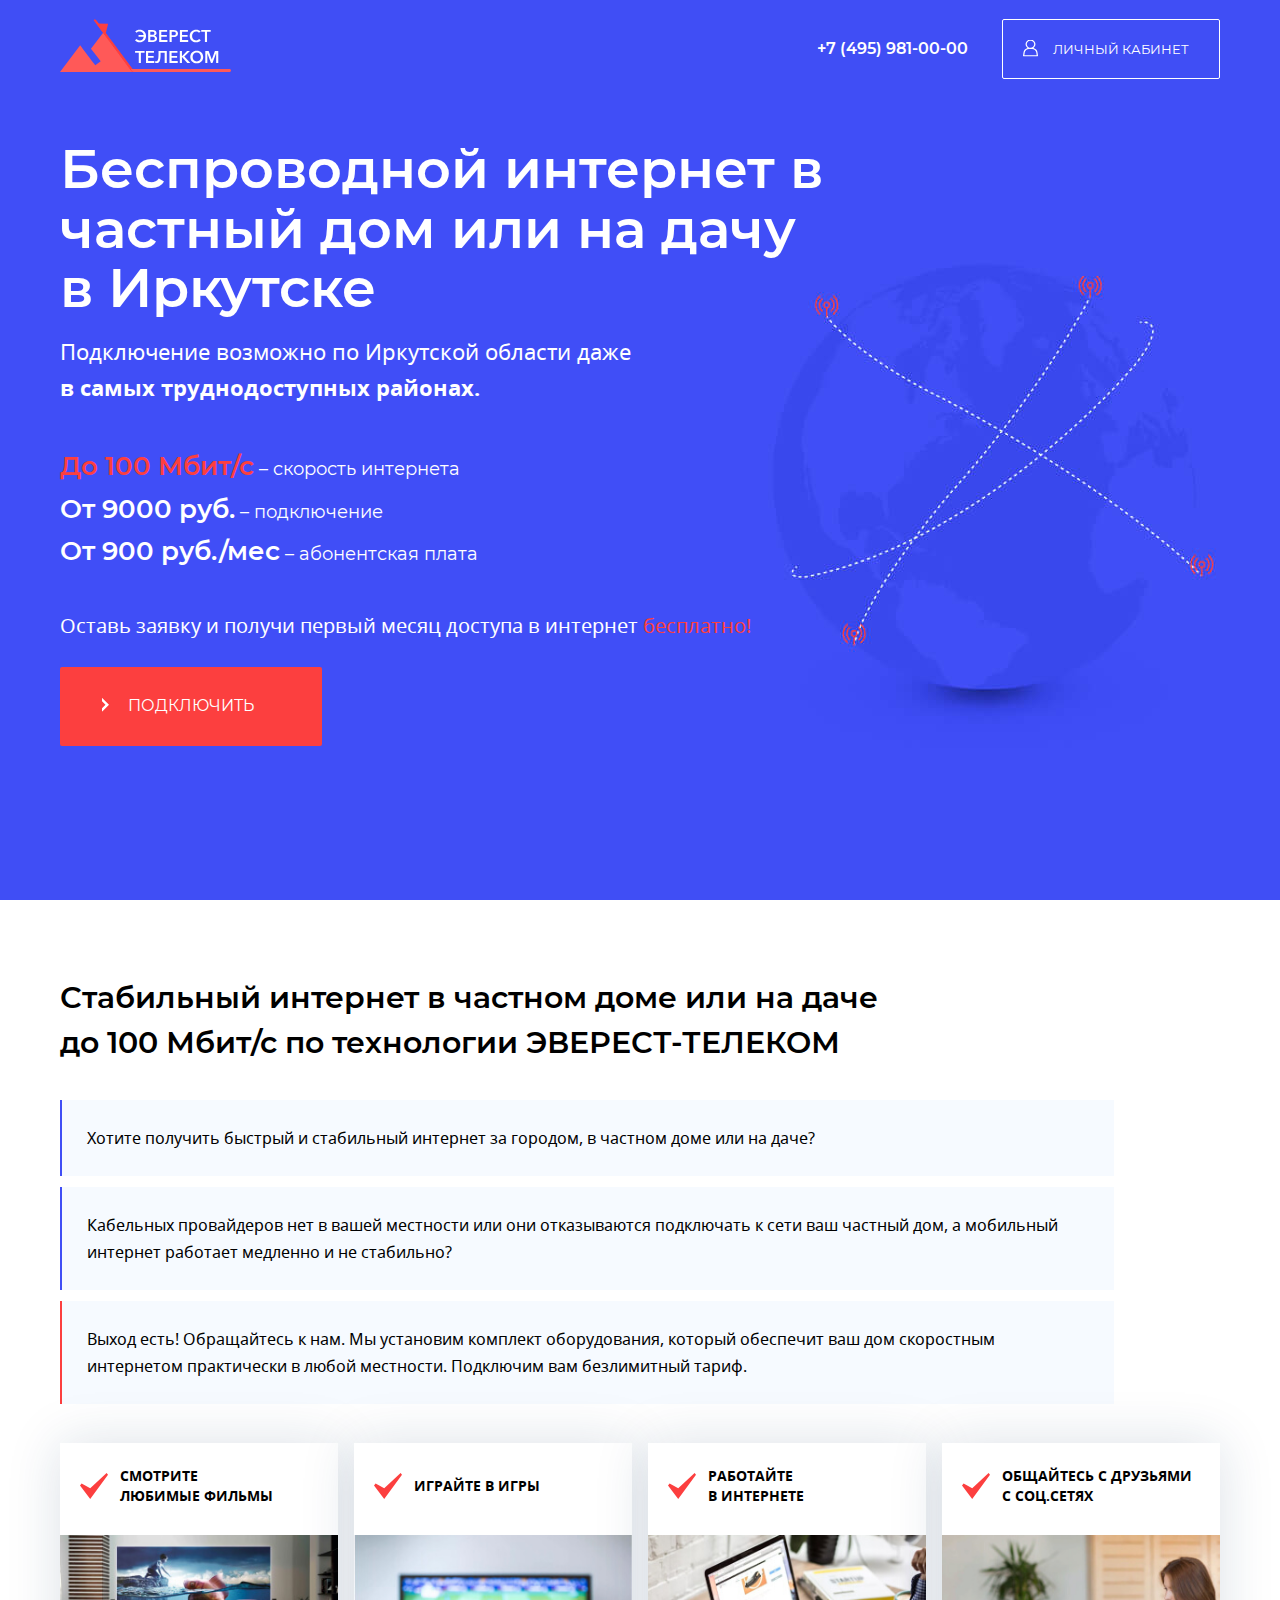
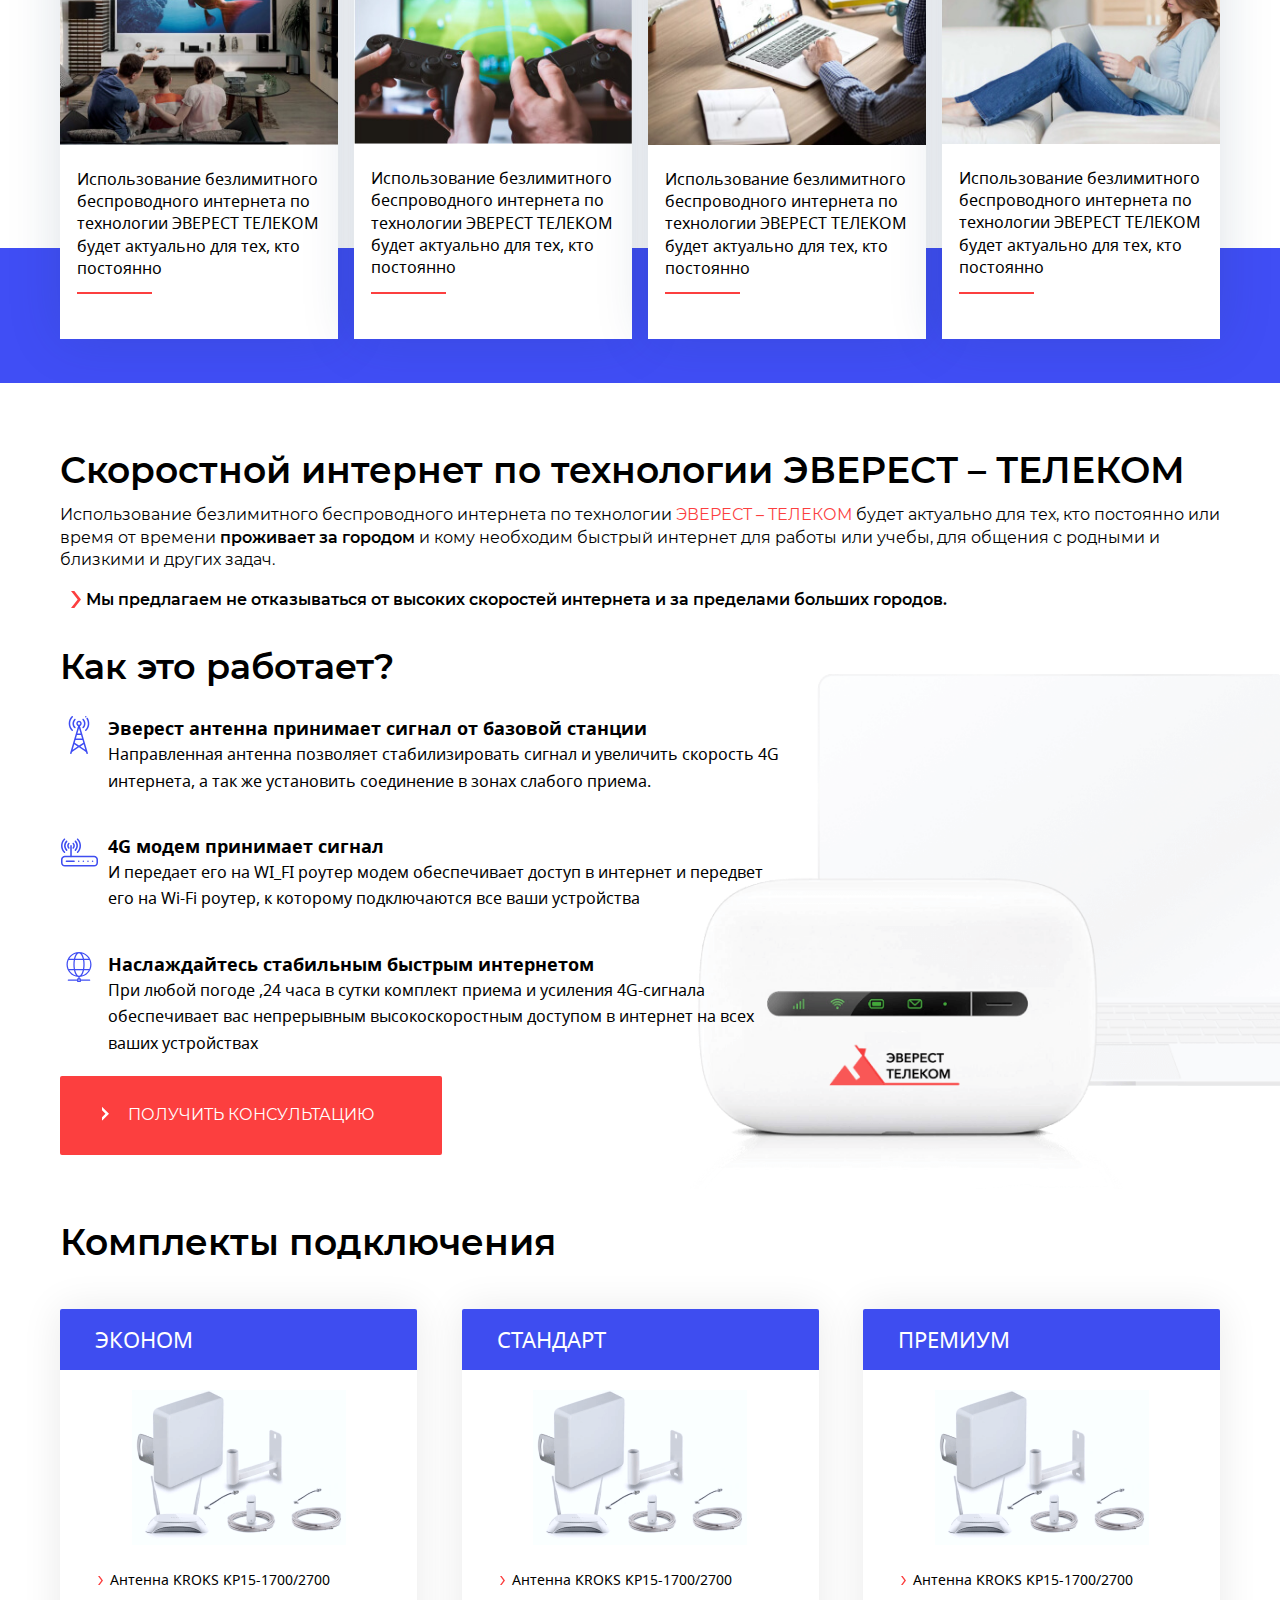
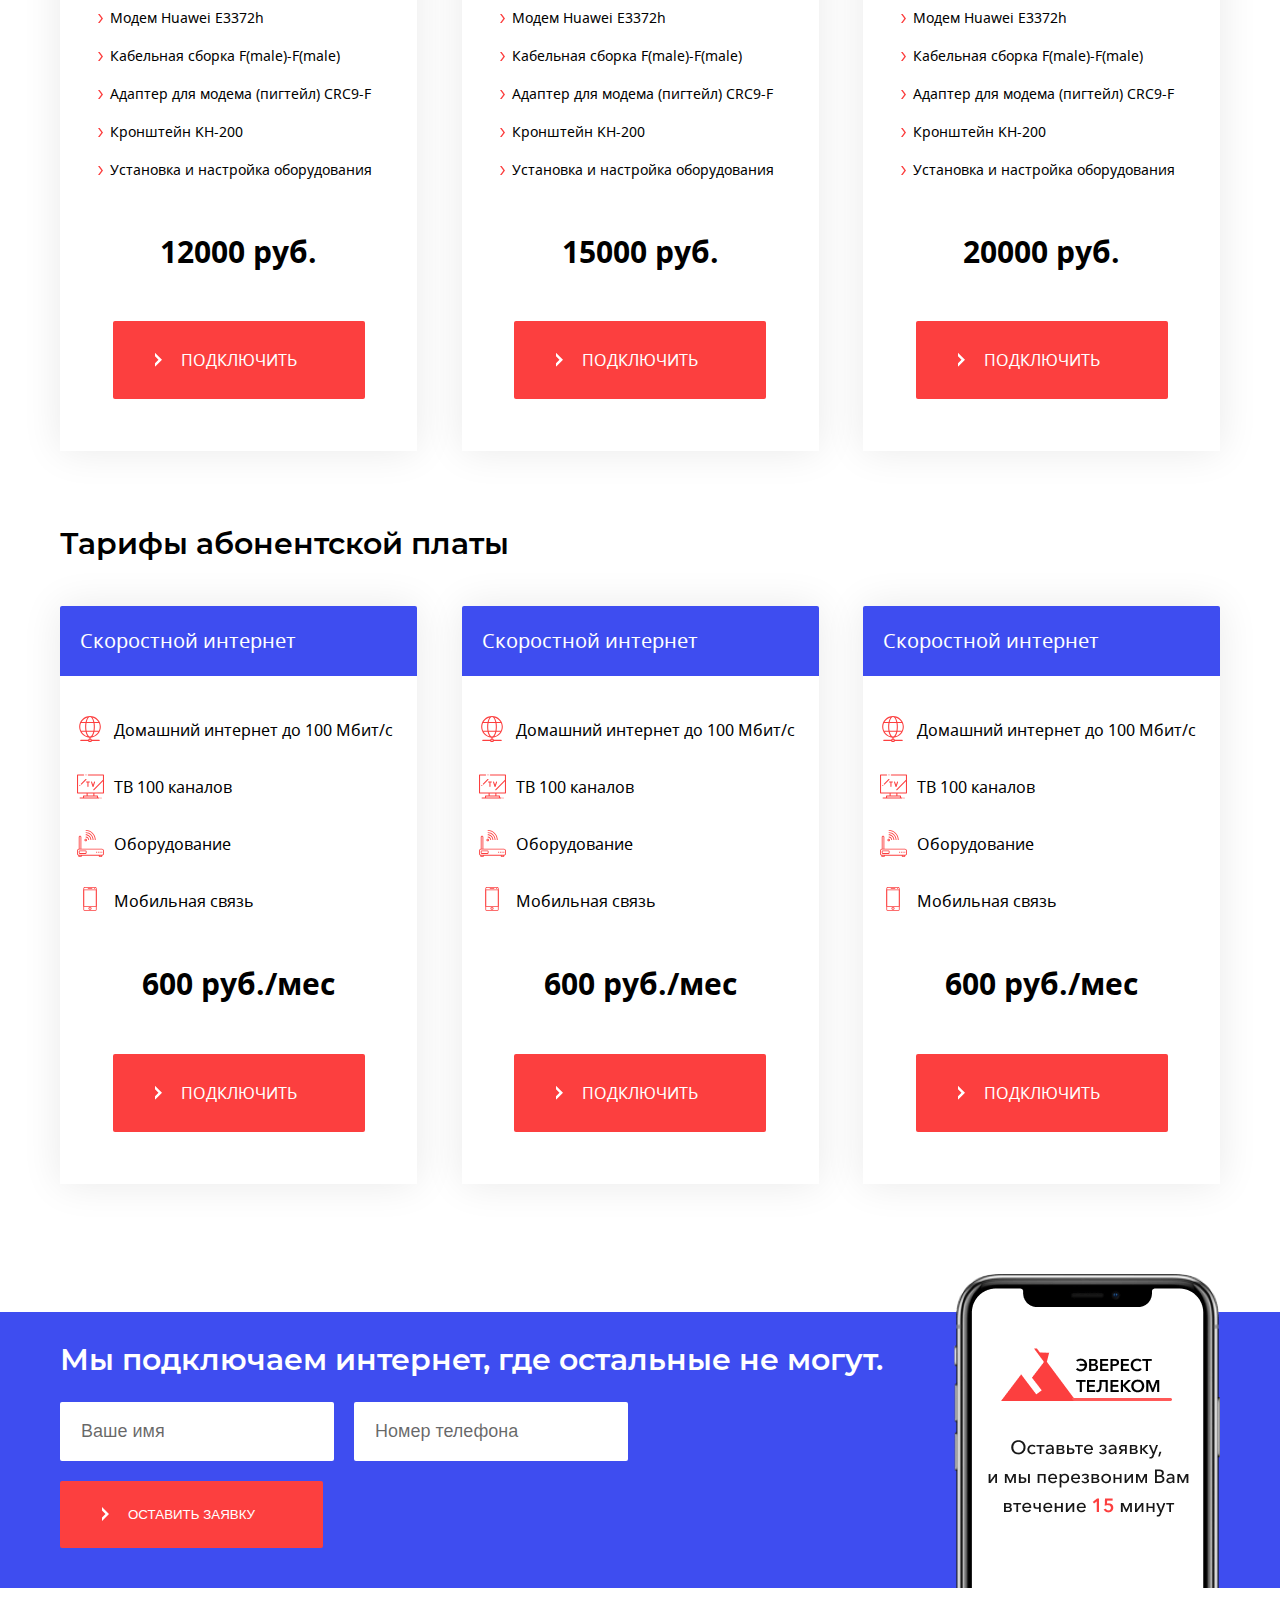
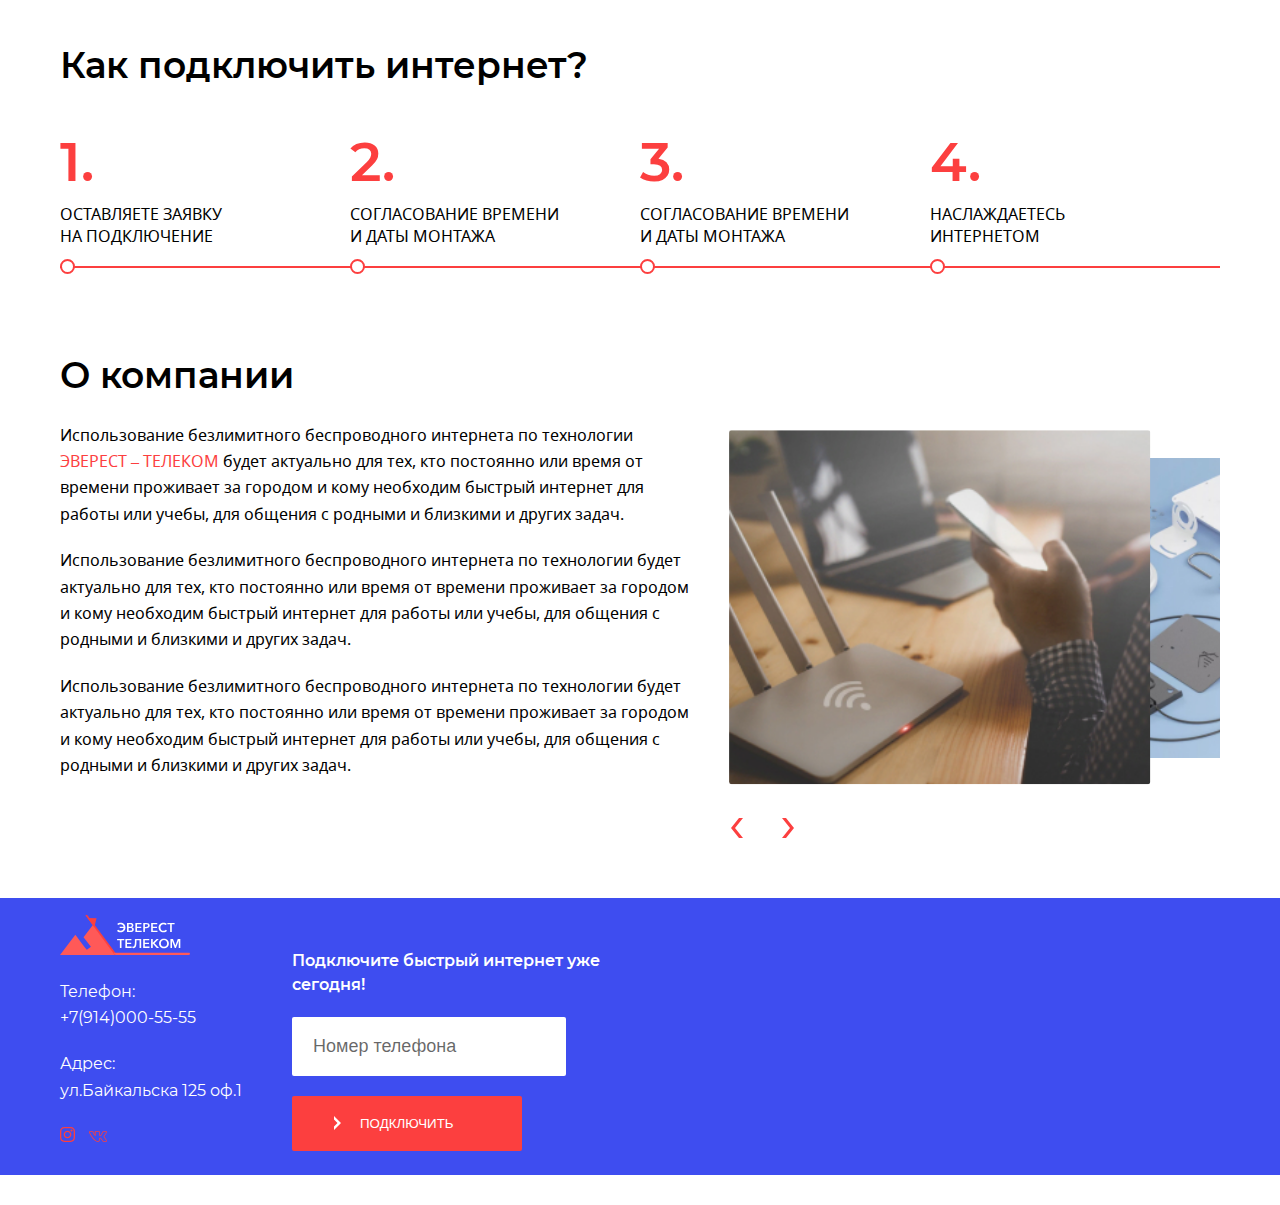
==== commit e8176b95: "landing" ====
--- a/index.html
+++ b/index.html
@@ -50,13 +50,13 @@
 				Подключение возможно по Иркутской области даже <span class="font-bold">в самых труднодоступных районах.</span>
 			</p>
 			<div class="home__speed">
-				<span class="home__speed-number color-red">До 100 Мбит/с</span> <span class="mobile-hidden">– </span>cкорость интернета
+				<span class="home__speed-number color-red">До 100 Мбит/с</span> <span class="hidden-mobile">– </span>cкорость интернета
 			</div>
 			<div class="home__speed">
-				<span class="home__speed-number">От 9000 руб.</span> <span class="mobile-hidden">– </span>подключение
+				<span class="home__speed-number">От 9000 руб.</span> <span class="hidden-mobile">– </span>подключение
 			</div>
 			<div class="home__speed">
-				<span class="home__speed-number">От 900 руб./мес</span> <span class="mobile-hidden">– </span>абонентская плата 
+				<span class="home__speed-number">От 900 руб./мес</span> <span class="hidden-mobile">– </span>абонентская плата 
 			</div>
 
 			<div class="home__offer font-noto">
@@ -567,15 +567,48 @@
 				<p class="about__text font-noto">
 					Использование безлимитного беспроводного интернета по технологии будет актуально для тех, кто постоянно или время от времени проживает за городом и кому необходим быстрый интернет для работы или учебы, для общения с родными и близкими и других задач. 
 				</p>
-				<p class="about__text font-noto">
+				<p class="about__text font-noto hidden-mobile">
 					Использование безлимитного беспроводного интернета по технологии будет актуально для тех, кто постоянно или время от времени проживает за городом и кому необходим быстрый интернет для работы или учебы, для общения с родными и близкими и других задач. 
 				</p>
 
 			</div>
 
 			<div class="about__slider slider">
-				Здесь будет слайдер :)
-			</div>
+				<div class="slider__surface">
+					<div class="slider__wrapper">
+
+						<div class="slider__item slider__item-active">
+							<img src="img/slider/1.jpg" alt="Image">
+						</div>
+	
+						<div class="slider__item">
+							<img src="img/slider/2.jpg" alt="Image">
+						</div>
+						
+						<div class="slider__item">
+							<img src="img/slider/3.jpg" alt="Image">
+						</div>
+	
+						<div class="slider__item">
+							<img src="img/slider/4.jpg" alt="Image">
+						</div>
+	
+					</div>
+				</div>
+
+				<div class="slider__controller">
+					<button class="slider__arrow slider__arrow-prev">
+						<img src="img/slider/slider-arrow.svg" alt="Arrow">
+					</button>
+					<button class="slider__arrow slider__arrow-next">
+						<img src="img/slider/slider-arrow.svg" alt="Arrow">
+					</button>
+				</div>
+			</div>
+
+			<p class="about__text font-noto hidden-desktop hidden-tablet">
+				Использование безлимитного беспроводного интернета по технологии будет актуально для тех, кто постоянно или время от времени проживает за городом и кому необходим быстрый интернет для работы или учебы, для общения с родными и близкими и других задач. 
+			</p>
 
 		</div>
 	</section>
--- a/css/main.min.css
+++ b/css/main.min.css
@@ -1 +1 @@
-@font-face{font-family:Montserrat;font-weight:400;font-style:normal;src:url(../fonts/Montserrat/Montserrat-Medium.eot);src:url(../fonts/Montserrat/Montserrat-Medium.eot?#iefix) format("embedded-opentype"),url(../fonts/Montserrat/Montserrat-Medium.woff) format("woff"),url(../fonts/Montserrat/Montserrat-Medium.ttf) format("truetype")}@font-face{font-family:Montserrat;font-weight:600;font-style:normal;src:url(../fonts/Montserrat/Montserrat-SemiBold.eot);src:url(../fonts/Montserrat/Montserrat-SemiBold.eot?#iefix) format("embedded-opentype"),url(../fonts/Montserrat/Montserrat-SemiBold.woff) format("woff"),url(../fonts/Montserrat/Montserrat-SemiBold.ttf) format("truetype")}@font-face{font-family:Noto_Sans;font-weight:400;font-style:normal;src:url(../fonts/Noto_Sans/NotoSans-Regular.eot);src:url(../fonts/Noto_Sans/NotoSans-Regular.eot?#iefix) format("embedded-opentype"),url(../fonts/Noto_Sans/NotoSans-Regular.woff) format("woff"),url(../fonts/Noto_Sans/NotoSans-Regular.ttf) format("truetype")}@font-face{font-family:Noto_Sans;font-weight:700;font-style:normal;src:url(../fonts/Noto_Sans/NotoSans-Bold.eot);src:url(../fonts/Noto_Sans/NotoSans-Bold.eot?#iefix) format("embedded-opentype"),url(../fonts/Noto_Sans/NotoSans-Bold.woff) format("woff"),url(../fonts/Noto_Sans/NotoSans-Bold.ttf) format("truetype")}::-webkit-input-placeholder{color:#666}::-moz-placeholder{color:#666}:-ms-input-placeholder{color:#666}::-ms-input-placeholder{color:#666}::placeholder{color:#666}::-moz-selection{background-color:#ff4d4c;color:#fff}::selection{background-color:#ff4d4c;color:#fff}body{font-size:16px;min-width:320px;position:relative;line-height:1.65;font-family:Montserrat,sans-serif;overflow-x:hidden;padding:0;margin:0;color:#000}body input,body textarea{border:#666 1px solid;outline:0}body input:focus:required:invalid,body textarea:focus:required:invalid{border-color:red}body input:required:valid,body textarea:required:valid{border-color:green}.img-responsive{display:block;max-width:100%;height:auto}.img-responsive.img-width{width:100%}*{-webkit-box-sizing:border-box;box-sizing:border-box}.text-center{text-align:center}b,strong{font-weight:700}h1,h2,h3,h4,h5,p{margin:0;padding:0}.container{max-width:1280px;padding:0 60px;margin:auto}.font-bold{font-weight:700}.font-noto{font-family:Noto_Sans}.flex{display:-webkit-box;display:-webkit-flex;display:-ms-flexbox;display:flex}.flex-column{-webkit-box-orient:vertical;-webkit-box-direction:normal;-webkit-flex-direction:column;-ms-flex-direction:column;flex-direction:column}.flex-space-between{-webkit-box-orient:horizontal;-webkit-box-direction:normal;-webkit-flex-direction:row;-ms-flex-direction:row;flex-direction:row;-webkit-box-pack:justify;-webkit-justify-content:space-between;-ms-flex-pack:justify;justify-content:space-between}.flex-align-stretch{-webkit-box-align:stretch;-webkit-align-items:stretch;-ms-flex-align:stretch;align-items:stretch}.flex-align-bottom{-webkit-box-align:end;-webkit-align-items:flex-end;-ms-flex-align:end;align-items:flex-end}.flex-align-center{-webkit-box-align:center;-webkit-align-items:center;-ms-flex-align:center;align-items:center}.section{padding:60px 0}.base-title{color:#000;font-weight:600;font-size:1.875em;line-height:1.5;padding:0;margin:0}.line-decorate{margin-left:26px;position:relative;display:inline-block}.line-decorate:before{content:url(../img/line-decorate.svg);width:10px;height:17px;position:absolute;left:-5px;top:3px;-webkit-transform:translateX(-100%);-ms-transform:translateX(-100%);transform:translateX(-100%)}.wrapper__link .link{-webkit-transition:.2s;-o-transition:.2s;transition:.2s;padding:24px 66px;display:inline-block;text-decoration:none;text-transform:uppercase;border:2px solid transparent;border-radius:2px;position:relative;outline:0}.wrapper__link .link:before{content:url(../img/link-before.svg);position:absolute;height:14px;width:7px;-webkit-transition:.2s;-o-transition:.2s;transition:.2s;top:50%;left:40px;-webkit-transform:translateY(-87%);-ms-transform:translateY(-87%);transform:translateY(-87%)}.wrapper__link .link:focus,.wrapper__link .link:hover{background-color:transparent}.wrapper__link .link:focus:before,.wrapper__link .link:hover:before{opacity:0}.wrapper__link .link-red{background-color:#fc3f3f;color:#fff}.wrapper__link .link-red:focus,.wrapper__link .link-red:hover{border:2px solid #fc3f3f;color:#fc3f3f}.link-account{padding:21px 30px 21px 50px;border:1px solid;border-radius:2px;text-decoration:none;line-height:1;font-size:.8125em;position:relative;-webkit-transition:.2s;-o-transition:.2s;transition:.2s}.link-account:before{content:url(../img/profile.svg);position:absolute;top:50%;left:20px;-webkit-transform:translateY(-50%);-ms-transform:translateY(-50%);transform:translateY(-50%)}.link-white{background-color:transparent;color:#fff;border-color:#fff}.link-white:focus,.link-white:hover{background-color:#fc3f3f;border-color:#fc3f3f}.button{-webkit-transition:.2s;-o-transition:.2s;transition:.2s;padding:24px 66px;display:inline-block;border:2px solid transparent;cursor:pointer;border-radius:2px;position:relative;outline:0}.button:focus,.button:hover{background-color:transparent}.button:focus:before,.button:hover:before{opacity:0}.button:before{content:url(../img/link-before.svg);position:absolute;height:14px;width:7px;top:50%;left:40px;-webkit-transform:translateY(-50%);-ms-transform:translateY(-50%);transform:translateY(-50%)}.button-red{background-color:#fc3f3f;color:#fff}.button-red:focus,.button-red:hover{border:2px solid #fc3f3f;color:#fc3f3f}.color-red{color:#fc3f3f}.color-white{color:#fff}img,object{max-width:100%}.home{background-color:#404ef5;padding:17px 0 60px 0;color:#fff;background-repeat:no-repeat;background-position:center right;background-size:100%;min-height:100vh}.home__link{margin-right:30px}.home__link:last-of-type{margin-right:0}.home__phone{font-size:1em;color:#fff;text-decoration:none;font-weight:600;-webkit-transition:.2s;-o-transition:.2s;transition:.2s}.home__phone:hover{color:#fc3f3f}.home__title{font-size:3.375em;font-weight:600;max-width:770px;line-height:1.1;margin:60px 0 0 0}.home__text{max-width:573px;font-size:1.375em;margin:14px 0 40px 0;padding:0}.home__speed{font-size:1.125em;font-weight:400}.home__speed-number{font-size:1.437em;font-weight:600}.home__offer{font-size:1.25em;margin-top:40px;margin-bottom:28px;line-height:1.3}.benefits{padding:75px 0 44px 0;position:relative}.benefits:after{content:"";position:absolute;height:135px;width:100%;left:0;bottom:0;right:0;background-color:#404ef5;z-index:-1}.benefits__title{max-width:850px;margin-bottom:35px}.benefits-wrapper{margin-top:39px}.benefits .color-red{color:#000}.quote{background-color:#f6faff;padding:25px;border-left:2px solid;border-color:#404ef5;margin:11px 0;max-width:1054px}.border-red{border-color:#fc3f3f}.benefit-card{max-width:298px;width:24%;padding:19px 0 60px 0;background-color:#fff;-webkit-box-shadow:0 0 50px rgba(20,57,96,.15);box-shadow:0 0 50px rgba(20,57,96,.15);position:relative}.benefit-card:after{content:"";position:absolute;height:2px;width:75px;bottom:45px;left:17px;background-color:#fc3f3f}.benefit-card__title{font-size:1em;color:#000;margin-left:60px;margin-right:17px;position:relative;line-height:1.4;min-height:48px;text-transform:uppercase}.benefit-card__title:before{content:url(../img/benefit-card-tick.svg);position:absolute;width:28px;height:26px;left:-12px;top:50%;-webkit-transform:translateX(-100%) translateY(-50%);-ms-transform:translateX(-100%) translateY(-50%);transform:translateX(-100%) translateY(-50%)}.benefit-card__img-wrapper{margin:25px 0 15px 0}.benefit-card__img{max-height:225px;width:100%}.benefit-card__text{padding:0 17px;font-size:1em;line-height:1.4;position:relative}.how-it-works{background-repeat:no-repeat;background-size:50%;background-position:100% 92%;background-image:url(../img/how-it-work/background.png)}.how-it-works__title{margin-bottom:7px;font-size:2.25em}.how-it-works__text{margin-bottom:15px;line-height:1.4}.how-it-works__subtitle{margin-top:25px;font-size:1.875em}.hardware__item{padding:20px 0;max-width:730px}.hardware__title{font-size:1.125em;line-height:1.4}.hardware__icon{-webkit-flex-shrink:0;-ms-flex-negative:0;flex-shrink:0;margin-right:10px;width:38px;text-align:center}.connection{padding:0 0 30px 0}.connection__title{font-size:2.25em;line-height:1.5}.sales__wrapper{padding:40px 0}.sale-item{background:#fff;-webkit-box-shadow:0 0 40px rgba(0,0,0,.09);box-shadow:0 0 40px rgba(0,0,0,.09);max-width:357px;width:32%;text-align:center;overflow:hidden;border-top-left-radius:2px;border-top-right-radius:2px;padding-bottom:52px}.sale-item__title{text-align:left;padding:14px 35px;background-color:#3e4df0;font-size:1.375em;color:#fff;text-transform:uppercase;line-height:1.5;font-weight:500}.sale-item__img-wrapper{max-width:214px;margin:20px auto 10px auto}.sale-item__list{padding:0 40px}.sale-item__price{font-weight:600;font-size:1.875em;line-height:2.3125em;margin:35px 0}.list-bullet{text-align:left}.list-bullet__item{font-size:.875em;display:block;position:relative;margin:15px 0 15px 10px}.list-bullet__item:before{content:url(../img/bullet.svg);width:5px;height:9px;position:absolute;left:-7px;top:0;-webkit-transform:translateX(-100%);-ms-transform:translateX(-100%);transform:translateX(-100%)}.list-icon{text-align:left;font-size:1em;padding:0 17px}.list-icon__item{margin:30px 0}.list-icon__icon{-webkit-flex-shrink:0;-ms-flex-negative:0;flex-shrink:0;width:27px;height:27px;margin-right:10px}.rate{padding:0 0 88px 0}.rate .sale-item__title{margin-bottom:40px;font-size:1.25em;padding:20px;text-transform:none}.application-form{padding:0;background-color:#3e4df0}.application-form__img-anchor{padding-top:25px;padding-bottom:40px;position:relative}.application-form__title{margin-bottom:19px;font-size:1.9em;max-width:80%}.application-form__img-wrapper{position:absolute;bottom:0;right:60px;max-width:266px;max-height:314px}.form-contact__input{background-color:#fff;font-size:1.125em;padding:17px 21px;line-height:1.4;border-radius:2px;border:none;margin-right:20px;margin-bottom:20px}.form-contact__input::-webkit-input-placeholder{color:rgba(0,0,0,.6)}.form-contact__input::-moz-placeholder{color:rgba(0,0,0,.6)}.form-contact__input:-ms-input-placeholder{color:rgba(0,0,0,.6)}.form-contact__input::-ms-input-placeholder{color:rgba(0,0,0,.6)}.form-contact__input::placeholder{color:rgba(0,0,0,.6)}.how-connect{padding:50px 0}.how-connect__title{margin-bottom:30px;font-size:2.25em}.timeline{position:relative}.timeline:after{content:"";position:absolute;height:2px;width:100%;left:0;right:0;bottom:0;background-color:#fc3f3f;z-index:1}.timeline__item{position:relative;padding-bottom:20px;width:25%}.timeline__item:after{content:"";position:absolute;width:11px;height:11px;background-color:#fff;border-radius:50%;border:2px solid #fc3f3f;bottom:0;left:0;z-index:2;-webkit-transform:translateY(6px);-ms-transform:translateY(6px);transform:translateY(6px)}.timeline__number{font-size:3.375em;line-height:1.5;margin-bottom:0}.timeline__text{font-size:1em;line-height:1.4;text-transform:uppercase}.about{padding-top:30px;padding-bottom:60px}.about__info{width:55%}.about__title{font-size:2.25em;margin-bottom:20px}.about__text{margin:20px 0}.footer{background-color:#3e4df0;margin-bottom:30px;position:relative}.footer__wrapper{padding-top:15px;padding-bottom:24px}.footer__iframe{width:100%;height:100%}.footer .contacts{-webkit-flex-shrink:0;-ms-flex-negative:0;flex-shrink:0;margin-top:30px;margin-right:50px}.footer__info{width:50%;margin-top:-15px}.footer__title{font-size:1em;margin-bottom:20px}.footer__logo{max-width:130px}.footer__map{position:absolute;left:50%;top:0;bottom:0;height:100%;width:50%}.footer .button{padding:18px 66px}.contacts__string{display:block}.contacts__block{margin-bottom:20px}.contacts__block:last-of-type{margin-bottom:0}.contacts__link{text-decoration:none;-webkit-transition:.2s;-o-transition:.2s;transition:.2s}.contacts__link:focus,.contacts__link:hover{color:#fc3f3f}.contacts__link-social{margin-right:10px}.home{background-image:url(../img/home/1920.png)}@media (max-width:1280px){.home{background-image:url(../img/home/1280.jpg)}.benefit-card__title{font-size:.875em}}@media (max-width:1199.98px){.home{background-image:url(../img/home/1100.jpg)}.benefit-card__title{font-size:.75em}}@media (max-width:959.98px){.flex-wrap-tablet{-webkit-flex-wrap:wrap;-ms-flex-wrap:wrap;flex-wrap:wrap}.container{padding:0 35px}.link-account{padding:15px 20px 15px 35px}.link-account:before{left:15px}.wrapper__link .link{font-size:.9375em}.wrapper__link .link:before{-webkit-transform:translateY(-80%);-ms-transform:translateY(-80%);transform:translateY(-80%)}.home{background-image:url(../img/home/768.jpg);padding:16px 0 50px 0}.home__title{font-size:2.5em;margin-top:30px}.home__text{font-size:1.5em;margin:10px 0 25px 0}.home__speed{font-size:1.25em}.home__speed-number{font-size:1.375em}.home__offer{margin-top:30px}.benefits{padding:50px 0 20px 0}.benefits:after{height:100px}.benefits__title{margin-bottom:30px;font-size:1.375em}.quote{padding:15px;font-size:1em;margin:15px 0}.benefits-wrapper{-webkit-box-pack:center;-webkit-justify-content:center;-ms-flex-pack:center;justify-content:center}.benefit-card{width:49%;max-width:307px;padding:13px 0 55px 0;margin:0 10px 15px 10px}.benefit-card:after{bottom:32px}.benefit-card__title{font-size:1em}.benefit-card__text{font-size:1.125em}.line-decorate{margin-left:13px}.how-it-works{background-size:70%;background-image:url(../img/how-it-work/background-medium.png);padding:40px 0 54px 0}.how-it-works__title{margin-bottom:5px;font-size:1.375em}.how-it-works__text{margin-bottom:20px;line-height:1.35}.how-it-works__subtitle{font-size:1.375em;margin-top:16px}.hardware__item{padding:10px 0}.connection__title{font-size:1.375em}.sales__wrapper{padding:30px 0}.sale-item{max-width:215px;margin-left:auto;margin-right:auto;padding-bottom:28px}.sale-item__title{font-size:.8125em;padding:8px 11px}.sale-item__img-wrapper{max-width:125px;margin:12px auto 0 auto}.sale-item__list{padding:0 20px}.sale-item__price{line-height:1.375em;margin:22px 0;font-size:1.125em}.sale-item__link .link{padding:12px 24px}.sale-item__link .link:before{left:14px}.rate{padding:0 0 57px 0}.rate__title{font-size:1.375em}.rate__item{max-width:225px}.rate .sale-item__title{margin-bottom:25px;font-size:1em;padding:8px 15px;text-transform:none}.rate .sale-item__price{font-size:1.25em}.list-icon{font-size:.9375em;padding:0 11px}.list-icon__item{-webkit-box-align:start;-webkit-align-items:flex-start;-ms-flex-align:start;align-items:flex-start;margin:12px 0}.application-form__img-anchor{padding-top:15px;padding-bottom:20px}.application-form__title{font-size:1.25em;line-height:1.3;max-width:420px}.application-form__img-wrapper{max-width:196px;max-height:231px;right:26px}.form-contact__input{padding:12px 18px;max-width:225px;margin-right:15px;margin-bottom:15px}.button{padding:15px 30px 15px 40px}.button:before{left:20px}.how-connect__title{margin-bottom:15px;font-size:1.375em}.timeline__item{width:24%}.timeline__item:after{width:7px;height:7px;-webkit-transform:translateY(4px);-ms-transform:translateY(4px);transform:translateY(4px)}.timeline__number{font-size:1.75em}.timeline__text{font-size:.8em}.about__info{width:60%}.about__title{font-size:1.375em;margin-bottom:15px}.about__text{margin:15px 0;font-size:.875em}.footer__info{width:65%}.footer__map{left:67%;width:33%}.footer__logo{max-width:95px}.footer__title{font-size:.8125em;margin-top:25px}.footer .form-contact__input{max-width:250px}.footer .contacts{margin-top:25px}.footer .button{padding:15px 30px 15px 45px}.footer .button:before{left:25px}.contacts{font-size:.8125em}}@media (max-width:767.98px){.container{padding:0 15px}.link-account{padding:0 0 0 15px;border:none}.link-account:before{content:url(../img/profile-small.svg);left:0}.link-account:after{content:"";position:absolute;left:0;right:0;bottom:-2px;background-color:#fff;width:100%;height:1px}.flex-mobile{display:-webkit-box;display:-webkit-flex;display:-ms-flexbox;display:flex}.base-title{font-size:1.5em}.flex-mobile-column{-webkit-box-orient:vertical;-webkit-box-direction:normal;-webkit-flex-direction:column;-ms-flex-direction:column;flex-direction:column}.mobile-hidden{display:none}.wrapper__link{text-align:center}.wrapper__link .link{font-size:.8125em}.wrapper__link .link:before{left:24px;-webkit-transform:translateY(-50%);-ms-transform:translateY(-50%);transform:translateY(-50%)}.home{background-size:contain;padding:16px 0 20px 0;background-image:url(../img/home/320.jpg)}.home__header{-webkit-box-align:start;-webkit-align-items:flex-start;-ms-flex-align:start;align-items:flex-start}.home__contacts{text-align:right;padding-top:10px;display:-webkit-box;display:-webkit-flex;display:-ms-flexbox;display:flex;-webkit-box-orient:vertical;-webkit-box-direction:normal;-webkit-flex-direction:column;-ms-flex-direction:column;flex-direction:column}.home__link{display:inline-block;margin-bottom:15px;margin-right:0}.home__link:last-of-type{margin-bottom:0}.home__logo{max-width:130px}.home__phone{text-decoration:underline;font-size:.93em}.home__title{font-size:1.65em;margin:20px 0 0 0}.home__text{font-size:1em;margin:8px 0 13px 0}.home__speed{font-size:.875em}.home__speed-number{font-size:1.125em}.home__offer{font-size:.89em;margin:20px 0 26px 0}.benefits{padding:20px 0 0 0}.benefits:after{display:none}.benefits__title{margin-bottom:10px}.benefits-wrapper{margin-top:35px}.benefits .color-red{color:#fc3f3f}.quote{padding:15px;line-height:1.2;margin:10px 0}.benefit-card{width:100%;margin:10px auto;padding:10px 0 35px 0}.benefit-card:after{bottom:19px}.benefit-card__img-wrapper{margin:10px 0 15px 0}.benefit-card__img{max-height:160px}.benefit-card__text{font-size:.75em}.how-it-works{background-size:42%;padding:10px 0 40px 0;background-size:100%;background-position:100% 90%}.how-it-works__title{font-size:1.5em}.how-it-works__text{font-size:.9375em;line-height:1.3}.how-it-works__subtitle{font-size:1.5em;margin-top:20px}.how-it-works .wrapper__link{margin-top:145px}.how-it-works .wrapper__link .link{padding:24px 40px}.line-decorate{font-size:.9375em}.hardware__item{display:block;padding:6.5px 0}.hardware__icon{float:left}.hardware__title{min-height:45px;font-size:.95em;display:-webkit-box;display:-webkit-flex;display:-ms-flexbox;display:flex;-webkit-box-align:center;-webkit-align-items:center;-ms-flex-align:center;align-items:center}.connection__title{font-size:1.75em}.sales__wrapper{padding:18px 0}.sale-item{max-width:289px;width:100%;padding-bottom:43px;margin-bottom:32px}.sale-item:last-of-type{margin-bottom:0}.sale-item__title{font-size:1em;padding:15px 18px}.sale-item__img-wrapper{max-width:139px;margin:20px auto 11px auto}.sale-item__list{padding:0 30px}.sale-item__price{line-height:1.8em;margin:30px 0;font-size:1.5em}.sale-item__link .link{padding:25px 45px;font-size:.8125em;line-height:1em}.sale-item__link .link:before{left:30px}.list-bullet__item{font-size:.875em}.rate{padding:0 0 36px 0}.rate__title{font-size:1.65em}.rate__item{max-width:289px;margin-left:auto;margin-right:auto}.rate .sale-item__title{margin-bottom:30px;font-size:1.125em;padding:20px 15px}.rate .sale-item__price{font-size:1.5em;margin:20px 0}.list-icon{padding:0 13px;font-size:.8em}.list-icon__item{margin:18px 0}.application-form{background-size:cover;background-repeat:no-repeat;background-position:100%;padding:16px 0 20px 0;background-image:url(../img/form/background-small.jpg)}.application-form__title{font-size:1.375em;line-height:1.5}.application-form__img-anchor{padding-top:30px;padding-bottom:50px}.application-form__img-wrapper{display:none}.form-contact__input{max-width:none;width:100%}.button{padding:20px 30px 20px 50px}.button:before{left:30px}.timeline:after{height:100%;width:2px;left:0;top:0;bottom:0}.timeline__item{width:100%;padding-left:20px;-webkit-box-align:center;-webkit-align-items:center;-ms-flex-align:center;align-items:center;padding-bottom:0;margin-bottom:45px}.timeline__item:after{top:50%;left:0;-webkit-transform:translateY(-50%) translateX(-4px);-ms-transform:translateY(-50%) translateX(-4px);transform:translateY(-50%) translateX(-4px)}.timeline__item:last-of-type{margin-bottom:0}.timeline__number{font-size:2.875em;margin-right:5px;line-height:42px}.timeline__text{font-size:.9375em}.how-connect{padding:20px 0 30px 0}.about__info{width:100%}.about__title{font-size:1.75em}.about__text{margin:15px 0;line-height:1.35}.footer__logo{max-width:130px}.footer__info{width:100%;margin-top:0}.footer__map{width:100%;top:100%;left:0;max-height:319px;margin-bottom:40px}.footer__title{font-size:1.125em;margin-top:15px}.footer .contacts{margin-top:37px;font-size:.9375em}.footer .button{padding:17px 30px 17px 45px}.footer .button:before{left:25px}}+@font-face{font-family:Montserrat;font-weight:400;font-style:normal;src:url(../fonts/Montserrat/Montserrat-Regular.eot);src:url(../fonts/Montserrat/Montserrat-Regular.eot?#iefix) format("embedded-opentype"),url(../fonts/Montserrat/Montserrat-Regular.woff) format("woff"),url(../fonts/Montserrat/Montserrat-Regular.ttf) format("truetype")}@font-face{font-family:Montserrat;font-weight:600;font-style:normal;src:url(../fonts/Montserrat/Montserrat-SemiBold.eot);src:url(../fonts/Montserrat/Montserrat-SemiBold.eot?#iefix) format("embedded-opentype"),url(../fonts/Montserrat/Montserrat-SemiBold.woff) format("woff"),url(../fonts/Montserrat/Montserrat-SemiBold.ttf) format("truetype")}@font-face{font-family:Noto_Sans;font-weight:400;font-style:normal;src:url(../fonts/Noto_Sans/NotoSans-Regular.eot);src:url(../fonts/Noto_Sans/NotoSans-Regular.eot?#iefix) format("embedded-opentype"),url(../fonts/Noto_Sans/NotoSans-Regular.woff) format("woff"),url(../fonts/Noto_Sans/NotoSans-Regular.ttf) format("truetype")}@font-face{font-family:Noto_Sans;font-weight:700;font-style:normal;src:url(../fonts/Noto_Sans/NotoSans-Bold.eot);src:url(../fonts/Noto_Sans/NotoSans-Bold.eot?#iefix) format("embedded-opentype"),url(../fonts/Noto_Sans/NotoSans-Bold.woff) format("woff"),url(../fonts/Noto_Sans/NotoSans-Bold.ttf) format("truetype")}::-webkit-input-placeholder{color:#666}::-moz-placeholder{color:#666}:-ms-input-placeholder{color:#666}::-ms-input-placeholder{color:#666}::placeholder{color:#666}::-moz-selection{background-color:#ff4d4c;color:#fff}::selection{background-color:#ff4d4c;color:#fff}body{font-size:16px;min-width:320px;position:relative;line-height:1.65;font-family:Montserrat,sans-serif;overflow-x:hidden;padding:0;margin:0;color:#000}body input,body textarea{border:#666 1px solid;outline:0}body input:focus:required:invalid,body textarea:focus:required:invalid{border-color:red}body input:required:valid,body textarea:required:valid{border-color:green}.img-responsive{display:block;max-width:100%;height:auto}.img-responsive.img-width{width:100%}*{-webkit-box-sizing:border-box;box-sizing:border-box}.text-center{text-align:center}b,strong{font-weight:700}h1,h2,h3,h4,h5,p{margin:0;padding:0}.container{max-width:1280px;padding:0 60px;margin:auto}.font-bold{font-weight:700}.font-noto{font-family:Noto_Sans}.flex{display:-webkit-box;display:-webkit-flex;display:-ms-flexbox;display:flex}.flex-column{-webkit-box-orient:vertical;-webkit-box-direction:normal;-webkit-flex-direction:column;-ms-flex-direction:column;flex-direction:column}.flex-space-between{-webkit-box-orient:horizontal;-webkit-box-direction:normal;-webkit-flex-direction:row;-ms-flex-direction:row;flex-direction:row;-webkit-box-pack:justify;-webkit-justify-content:space-between;-ms-flex-pack:justify;justify-content:space-between}.flex-align-stretch{-webkit-box-align:stretch;-webkit-align-items:stretch;-ms-flex-align:stretch;align-items:stretch}.flex-align-bottom{-webkit-box-align:end;-webkit-align-items:flex-end;-ms-flex-align:end;align-items:flex-end}.flex-align-center{-webkit-box-align:center;-webkit-align-items:center;-ms-flex-align:center;align-items:center}.section{padding:60px 0}.base-title{color:#000;font-weight:600;font-size:1.875em;line-height:1.5;padding:0;margin:0}.line-decorate{margin-left:26px;position:relative;display:inline-block}.line-decorate:before{content:url(../img/line-decorate.svg);width:10px;height:17px;position:absolute;left:-5px;top:3px;-webkit-transform:translateX(-100%);-ms-transform:translateX(-100%);transform:translateX(-100%)}.link{-webkit-transition:.2s;-o-transition:.2s;transition:.2s;padding:24px 66px;display:inline-block;text-decoration:none;text-transform:uppercase;border:2px solid transparent;border-radius:2px;position:relative;outline:0}.link:before{content:url(../img/link-before.svg);position:absolute;height:14px;width:7px;-webkit-transition:.2s;-o-transition:.2s;transition:.2s;top:50%;left:40px;-webkit-transform:translateY(-87%);-ms-transform:translateY(-87%);transform:translateY(-87%)}.link:focus,.link:hover{background-color:transparent}.link:focus:before,.link:hover:before{opacity:0}.link-red{background-color:#fc3f3f;color:#fff}.link-red:focus,.link-red:hover{border:2px solid #fc3f3f;color:#fc3f3f}.link-account{padding:21px 30px 21px 50px;border:1px solid;border-radius:2px;text-decoration:none;line-height:1;font-size:.8125em;position:relative;-webkit-transition:.2s;-o-transition:.2s;transition:.2s}.link-account:before{content:url(../img/profile.svg);position:absolute;top:50%;left:20px;-webkit-transform:translateY(-50%);-ms-transform:translateY(-50%);transform:translateY(-50%)}.link-white{background-color:transparent;color:#fff;border-color:#fff}.link-white:focus,.link-white:hover{background-color:#fc3f3f;border-color:#fc3f3f}.button{-webkit-transition:.2s;-o-transition:.2s;transition:.2s;padding:24px 66px;display:inline-block;border:2px solid transparent;cursor:pointer;border-radius:2px;position:relative;outline:0}.button:focus,.button:hover{background-color:transparent}.button:focus:before,.button:hover:before{opacity:0}.button:before{content:url(../img/link-before.svg);position:absolute;height:14px;width:7px;top:50%;left:40px;-webkit-transform:translateY(-50%);-ms-transform:translateY(-50%);transform:translateY(-50%)}.button-red{background-color:#fc3f3f;color:#fff}.button-red:focus,.button-red:hover{border:2px solid #fc3f3f;color:#fc3f3f}.color-red{color:#fc3f3f}.color-white{color:#fff}img,object{max-width:100%}.home{background-color:#404ef5;padding:17px 0 60px 0;color:#fff;background-repeat:no-repeat;background-position:center right;background-size:100%;min-height:100vh}.home__link{margin-right:30px}.home__link:last-of-type{margin-right:0}.home__phone{font-size:1em;color:#fff;text-decoration:none;font-weight:600;-webkit-transition:.2s;-o-transition:.2s;transition:.2s}.home__phone:hover{color:#fc3f3f}.home__title{font-size:3.375em;font-weight:600;max-width:770px;line-height:1.1;margin:60px 0 0 0}.home__text{max-width:573px;font-size:1.375em;margin:14px 0 40px 0;padding:0}.home__speed{font-size:1.125em;font-weight:400}.home__speed-number{font-size:1.437em;font-weight:600}.home__offer{font-size:1.25em;margin-top:40px;margin-bottom:28px;line-height:1.3}.benefits{padding:75px 0 44px 0;position:relative}.benefits:after{content:"";position:absolute;height:135px;width:100%;left:0;bottom:0;right:0;background-color:#404ef5;z-index:-1}.benefits__title{max-width:850px;margin-bottom:35px}.benefits-wrapper{margin-top:39px}.benefits .color-red{color:#000}.quote{background-color:#f6faff;padding:25px;border-left:2px solid;border-color:#404ef5;margin:11px 0;max-width:1054px}.border-red{border-color:#fc3f3f}.benefit-card{max-width:298px;width:24%;padding:19px 0 60px 0;background-color:#fff;-webkit-box-shadow:0 0 50px rgba(20,57,96,.15);box-shadow:0 0 50px rgba(20,57,96,.15);position:relative}.benefit-card:after{content:"";position:absolute;height:2px;width:75px;bottom:45px;left:17px;background-color:#fc3f3f}.benefit-card__title{font-size:1em;color:#000;margin-left:60px;margin-right:17px;position:relative;line-height:1.4;min-height:48px;text-transform:uppercase}.benefit-card__title:before{content:url(../img/benefit-card-tick.svg);position:absolute;width:28px;height:26px;left:-12px;top:50%;-webkit-transform:translateX(-100%) translateY(-50%);-ms-transform:translateX(-100%) translateY(-50%);transform:translateX(-100%) translateY(-50%)}.benefit-card__img-wrapper{margin:25px 0 15px 0}.benefit-card__img{max-height:225px;width:100%}.benefit-card__text{padding:0 17px;font-size:1em;line-height:1.4;position:relative}.how-it-works{background-repeat:no-repeat;background-size:50%;background-position:100% 92%;background-image:url(../img/how-it-work/background.png)}.how-it-works__title{margin-bottom:7px;font-size:2.25em}.how-it-works__text{margin-bottom:15px;line-height:1.4}.how-it-works__subtitle{margin-top:25px;font-size:1.875em}.hardware__item{padding:20px 0;max-width:730px}.hardware__title{font-size:1.125em;line-height:1.4}.hardware__icon{-webkit-flex-shrink:0;-ms-flex-negative:0;flex-shrink:0;margin-right:10px;width:38px;text-align:center}.connection{padding:0 0 30px 0}.connection__title{font-size:2.25em;line-height:1.5}.sales__wrapper{padding:40px 0}.sale-item{background:#fff;-webkit-box-shadow:0 0 40px rgba(0,0,0,.09);box-shadow:0 0 40px rgba(0,0,0,.09);max-width:357px;width:32%;text-align:center;overflow:hidden;border-top-left-radius:2px;border-top-right-radius:2px;padding-bottom:52px}.sale-item__title{text-align:left;padding:14px 35px;background-color:#3e4df0;font-size:1.375em;color:#fff;text-transform:uppercase;line-height:1.5;font-weight:500}.sale-item__img-wrapper{max-width:214px;margin:20px auto 10px auto}.sale-item__list{padding:0 40px}.sale-item__price{font-weight:600;font-size:1.875em;line-height:2.3125em;margin:35px 0}.list-bullet{text-align:left}.list-bullet__item{font-size:.875em;display:block;position:relative;margin:15px 0 15px 10px}.list-bullet__item:before{content:url(../img/bullet.svg);width:5px;height:9px;position:absolute;left:-7px;top:0;-webkit-transform:translateX(-100%);-ms-transform:translateX(-100%);transform:translateX(-100%)}.list-icon{text-align:left;font-size:1em;padding:0 17px}.list-icon__item{margin:30px 0}.list-icon__icon{-webkit-flex-shrink:0;-ms-flex-negative:0;flex-shrink:0;width:27px;height:27px;margin-right:10px}.rate{padding:0 0 88px 0}.rate .sale-item__title{margin-bottom:40px;font-size:1.25em;padding:20px;text-transform:none}.application-form{padding:0;background-color:#3e4df0}.application-form__img-anchor{padding-top:25px;padding-bottom:40px;position:relative}.application-form__title{margin-bottom:19px;font-size:1.9em;max-width:80%}.application-form__img-wrapper{position:absolute;bottom:0;right:60px;max-width:266px;max-height:314px}.form-contact__input{background-color:#fff;font-size:1.125em;padding:17px 21px;line-height:1.4;border-radius:2px;border:none;margin-right:20px;margin-bottom:20px}.form-contact__input::-webkit-input-placeholder{color:rgba(0,0,0,.6)}.form-contact__input::-moz-placeholder{color:rgba(0,0,0,.6)}.form-contact__input:-ms-input-placeholder{color:rgba(0,0,0,.6)}.form-contact__input::-ms-input-placeholder{color:rgba(0,0,0,.6)}.form-contact__input::placeholder{color:rgba(0,0,0,.6)}.how-connect{padding:50px 0}.how-connect__title{margin-bottom:30px;font-size:2.25em}.timeline{position:relative}.timeline:after{content:"";position:absolute;height:2px;width:100%;left:0;right:0;bottom:0;background-color:#fc3f3f;z-index:1}.timeline__item{position:relative;padding-bottom:20px;width:25%}.timeline__item:after{content:"";position:absolute;width:11px;height:11px;background-color:#fff;border-radius:50%;border:2px solid #fc3f3f;bottom:0;left:0;z-index:2;-webkit-transform:translateY(6px);-ms-transform:translateY(6px);transform:translateY(6px)}.timeline__number{font-size:3.375em;line-height:1.5;margin-bottom:0}.timeline__text{font-size:1em;line-height:1.4;text-transform:uppercase}.about{padding-top:30px;padding-bottom:100px}.about__info{width:55%}.about__title{font-size:2.25em;margin-bottom:20px}.about__text{margin:20px 0}.about__slider{width:45%;margin-top:40px}.about .slider__item{max-width:357px}.footer{background-color:#3e4df0;margin-bottom:30px;position:relative}.footer__wrapper{padding-top:15px;padding-bottom:24px}.footer__iframe{width:100%;height:100%}.footer .contacts{-webkit-flex-shrink:0;-ms-flex-negative:0;flex-shrink:0;margin-top:30px;margin-right:50px}.footer__info{width:50%;margin-top:-15px}.footer__title{font-size:1em;margin-bottom:20px}.footer__logo{max-width:130px}.footer__map{position:absolute;left:50%;top:0;bottom:0;height:100%;width:50%}.footer .button{padding:18px 66px}.contacts__string{display:block}.contacts__block{margin-bottom:20px}.contacts__block:last-of-type{margin-bottom:0}.contacts__link{text-decoration:none;-webkit-transition:.2s;-o-transition:.2s;transition:.2s}.contacts__link:focus,.contacts__link:hover{color:#fc3f3f}.contacts__link-social{margin-right:10px}.slider__surface{position:relative;overflow:hidden;height:100%}.slider__wrapper{display:-webkit-box;display:-webkit-flex;display:-ms-flexbox;display:flex;-webkit-box-orient:horizontal;-webkit-box-direction:normal;-webkit-flex-direction:row;-ms-flex-direction:row;flex-direction:row;-webkit-box-align:center;-webkit-align-items:center;-ms-flex-align:center;align-items:center;position:absolute;margin-top:70px;margin-bottom:20px}.slider__item{-webkit-flex-shrink:0;-ms-flex-negative:0;flex-shrink:0;max-width:70%;width:100%;-webkit-transform:scale(1);-ms-transform:scale(1);transform:scale(1);z-index:-1;margin-right:10px;text-align:center;outline:0}.slider__item img{max-height:100%;border-radius:2px;width:100%}.slider__item-active{z-index:2;margin-right:0;-webkit-transform:scale(1.18) translateX(15%);-ms-transform:scale(1.18) translateX(15%);transform:scale(1.18) translateX(15%)}.slider__controller{margin-top:20px;margin-left:33px}.slider__arrow{border:none;width:12px;padding:0;height:20px;background-color:transparent;outline:0;cursor:pointer}.slider__arrow-prev{-webkit-transform:rotate(-180deg);-ms-transform:rotate(-180deg);transform:rotate(-180deg);margin-right:35px}.home{background-image:url(../img/home/1920.png)}@media (max-width:1280px){.home{background-image:url(../img/home/1280.jpg)}.benefit-card__title{font-size:.875em}}@media (max-width:1199.98px){.home{background-image:url(../img/home/1100.jpg)}.benefit-card__title{font-size:.75em}}@media (max-width:959.98px){.hidden-tablet{display:none}.flex-wrap-tablet{-webkit-flex-wrap:wrap;-ms-flex-wrap:wrap;flex-wrap:wrap}.container{padding:0 35px}.link-account{padding:15px 20px 15px 35px}.link-account:before{left:15px}.wrapper__link .link{font-size:.9375em}.wrapper__link .link:before{-webkit-transform:translateY(-80%);-ms-transform:translateY(-80%);transform:translateY(-80%)}.home{background-image:url(../img/home/768.jpg);padding:16px 0 50px 0}.home__title{font-size:2.5em;margin-top:30px}.home__text{font-size:1.5em;margin:10px 0 25px 0}.home__speed{font-size:1.25em}.home__speed-number{font-size:1.375em}.home__offer{margin-top:30px}.benefits{padding:50px 0 20px 0}.benefits:after{height:100px}.benefits__title{margin-bottom:30px;font-size:1.375em}.quote{padding:15px;font-size:1em;margin:15px 0}.benefits-wrapper{-webkit-box-pack:center;-webkit-justify-content:center;-ms-flex-pack:center;justify-content:center}.benefit-card{width:49%;max-width:307px;padding:13px 0 55px 0;margin:0 10px 15px 10px}.benefit-card:after{bottom:32px}.benefit-card__title{font-size:1em}.benefit-card__text{font-size:1.125em}.line-decorate{margin-left:13px}.how-it-works{background-size:70%;background-image:url(../img/how-it-work/background-medium.png);padding:40px 0 54px 0}.how-it-works__title{margin-bottom:5px;font-size:1.375em}.how-it-works__text{margin-bottom:20px;line-height:1.35}.how-it-works__subtitle{font-size:1.375em;margin-top:16px}.hardware__item{padding:10px 0}.connection__title{font-size:1.375em}.sales__wrapper{padding:30px 0}.sale-item{max-width:215px;margin-left:auto;margin-right:auto;padding-bottom:28px}.sale-item__title{font-size:.8125em;padding:8px 11px}.sale-item__img-wrapper{max-width:125px;margin:12px auto 0 auto}.sale-item__list{padding:0 20px}.sale-item__price{line-height:1.375em;margin:22px 0;font-size:1.125em}.sale-item__link .link{padding:12px 24px}.sale-item__link .link:before{left:14px}.rate{padding:0 0 57px 0}.rate__title{font-size:1.375em}.rate__item{max-width:225px}.rate .sale-item__title{margin-bottom:25px;font-size:1em;padding:8px 15px;text-transform:none}.rate .sale-item__price{font-size:1.25em}.list-icon{font-size:.9375em;padding:0 11px}.list-icon__item{-webkit-box-align:start;-webkit-align-items:flex-start;-ms-flex-align:start;align-items:flex-start;margin:12px 0}.application-form__img-anchor{padding-top:15px;padding-bottom:20px}.application-form__title{font-size:1.25em;line-height:1.3;max-width:420px}.application-form__img-wrapper{max-width:196px;max-height:231px;right:26px}.form-contact__input{padding:12px 18px;max-width:225px;margin-right:15px;margin-bottom:15px}.button{padding:15px 30px 15px 40px}.button:before{left:20px}.how-connect__title{margin-bottom:15px;font-size:1.375em}.timeline__item{width:24%}.timeline__item:after{width:7px;height:7px;-webkit-transform:translateY(4px);-ms-transform:translateY(4px);transform:translateY(4px)}.timeline__number{font-size:1.75em}.timeline__text{font-size:.8em}.about__info{width:60%}.about__title{font-size:1.375em;margin-bottom:15px}.about__text{margin:15px 0;font-size:.875em}.footer__info{width:65%}.footer__map{left:67%;width:33%}.footer__logo{max-width:95px}.footer__title{font-size:.8125em;margin-top:25px}.footer .form-contact__input{max-width:250px}.footer .contacts{margin-top:25px}.footer .button{padding:15px 30px 15px 45px}.footer .button:before{left:25px}.contacts{font-size:.8125em}.slider__wrapper{height:100%}.slider__item-active{-webkit-transform:scale(1);-ms-transform:scale(1);transform:scale(1);-webkit-box-shadow:none;box-shadow:none}.slider__controller{margin-left:0}.slider__arrow-prev{margin-right:55px}}@media (max-width:767.98px){.hidden-mobile{display:none}.hidden-tablet{display:block}.container{padding:0 15px}.link-account{padding:0 0 0 15px;border:none}.link-account:before{content:url(../img/profile-small.svg);left:0}.link-account:after{content:"";position:absolute;left:0;right:0;bottom:-2px;background-color:#fff;width:100%;height:1px}.flex-mobile{display:-webkit-box;display:-webkit-flex;display:-ms-flexbox;display:flex}.base-title{font-size:1.5em}.flex-mobile-column{-webkit-box-orient:vertical;-webkit-box-direction:normal;-webkit-flex-direction:column;-ms-flex-direction:column;flex-direction:column}.wrapper__link{text-align:center}.wrapper__link .link{font-size:.8125em}.wrapper__link .link:before{left:24px;-webkit-transform:translateY(-50%);-ms-transform:translateY(-50%);transform:translateY(-50%)}.home{background-size:contain;padding:16px 0 20px 0;background-image:url(../img/home/320.jpg)}.home__header{-webkit-box-align:start;-webkit-align-items:flex-start;-ms-flex-align:start;align-items:flex-start}.home__contacts{text-align:right;padding-top:10px;display:-webkit-box;display:-webkit-flex;display:-ms-flexbox;display:flex;-webkit-box-orient:vertical;-webkit-box-direction:normal;-webkit-flex-direction:column;-ms-flex-direction:column;flex-direction:column}.home__link{display:inline-block;margin-bottom:15px;margin-right:0}.home__link:last-of-type{margin-bottom:0}.home__logo{max-width:130px}.home__phone{text-decoration:underline;font-size:.93em}.home__title{font-size:1.65em;margin:20px 0 0 0}.home__text{font-size:1em;margin:8px 0 13px 0}.home__speed{font-size:.875em}.home__speed-number{font-size:1.125em}.home__offer{font-size:.89em;margin:20px 0 26px 0}.benefits{padding:20px 0 0 0}.benefits:after{display:none}.benefits__title{margin-bottom:10px}.benefits-wrapper{margin-top:35px}.benefits .color-red{color:#fc3f3f}.quote{padding:15px;line-height:1.2;margin:10px 0}.benefit-card{width:100%;margin:10px auto;padding:10px 0 35px 0}.benefit-card:after{bottom:19px}.benefit-card__img-wrapper{margin:10px 0 15px 0}.benefit-card__img{max-height:160px}.benefit-card__text{font-size:.75em}.how-it-works{background-size:42%;padding:10px 0 40px 0;background-size:100%;background-position:100% 90%}.how-it-works__title{font-size:1.5em}.how-it-works__text{font-size:.9375em;line-height:1.3}.how-it-works__subtitle{font-size:1.5em;margin-top:20px}.how-it-works .wrapper__link{margin-top:145px}.how-it-works .wrapper__link .link{padding:24px 40px}.line-decorate{font-size:.9375em}.hardware__item{display:block;padding:6.5px 0}.hardware__icon{float:left}.hardware__title{min-height:45px;font-size:.95em;display:-webkit-box;display:-webkit-flex;display:-ms-flexbox;display:flex;-webkit-box-align:center;-webkit-align-items:center;-ms-flex-align:center;align-items:center}.connection__title{font-size:1.75em}.sales__wrapper{padding:18px 0}.sale-item{max-width:289px;width:100%;padding-bottom:43px;margin-bottom:32px}.sale-item:last-of-type{margin-bottom:0}.sale-item__title{font-size:1em;padding:15px 18px}.sale-item__img-wrapper{max-width:139px;margin:20px auto 11px auto}.sale-item__list{padding:0 30px}.sale-item__price{line-height:1.8em;margin:30px 0;font-size:1.5em}.sale-item__link .link{padding:25px 45px;font-size:.8125em;line-height:1em}.sale-item__link .link:before{left:30px}.list-bullet__item{font-size:.875em}.rate{padding:0 0 36px 0}.rate__title{font-size:1.65em}.rate__item{max-width:289px;margin-left:auto;margin-right:auto}.rate .sale-item__title{margin-bottom:30px;font-size:1.125em;padding:20px 15px}.rate .sale-item__price{font-size:1.5em;margin:20px 0}.list-icon{padding:0 13px;font-size:.8em}.list-icon__item{margin:18px 0}.application-form{background-size:cover;background-repeat:no-repeat;background-position:100%;padding:16px 0 20px 0;background-image:url(../img/form/background-small.jpg)}.application-form__title{font-size:1.375em;line-height:1.5}.application-form__img-anchor{padding-top:30px;padding-bottom:50px}.application-form__img-wrapper{display:none}.form-contact__input{max-width:none;width:100%}.button{padding:20px 30px 20px 50px}.button:before{left:30px}.timeline:after{height:100%;width:2px;left:0;top:0;bottom:0}.timeline__item{width:100%;padding-left:20px;-webkit-box-align:center;-webkit-align-items:center;-ms-flex-align:center;align-items:center;padding-bottom:0;margin-bottom:45px}.timeline__item:after{top:50%;left:0;-webkit-transform:translateY(-50%) translateX(-4px);-ms-transform:translateY(-50%) translateX(-4px);transform:translateY(-50%) translateX(-4px)}.timeline__item:last-of-type{margin-bottom:0}.timeline__number{font-size:2.875em;margin-right:5px;line-height:42px}.timeline__text{font-size:.9375em}.how-connect{padding:20px 0 30px 0}.about__info{width:100%}.about__title{font-size:1.75em}.about__text{margin:15px 0;line-height:1.35}.about__slider{width:100%}.about .slider__item{max-width:100%}.footer__logo{max-width:130px}.footer__info{width:100%;margin-top:0}.footer__map{width:100%;top:100%;left:0;max-height:319px;margin-bottom:40px}.footer__title{font-size:1.125em;margin-top:15px}.footer .contacts{margin-top:37px;font-size:.9375em}.footer .button{padding:17px 30px 17px 45px}.footer .button:before{left:25px}.slider__surface{min-height:250px}.slider__wrapper{margin-top:0;margin-bottom:0}.slider__controller{margin-top:20px;text-align:center}.slider__arrow-prev{margin-right:60px}}@media (min-width:960px){.hidden-desktop{display:none}}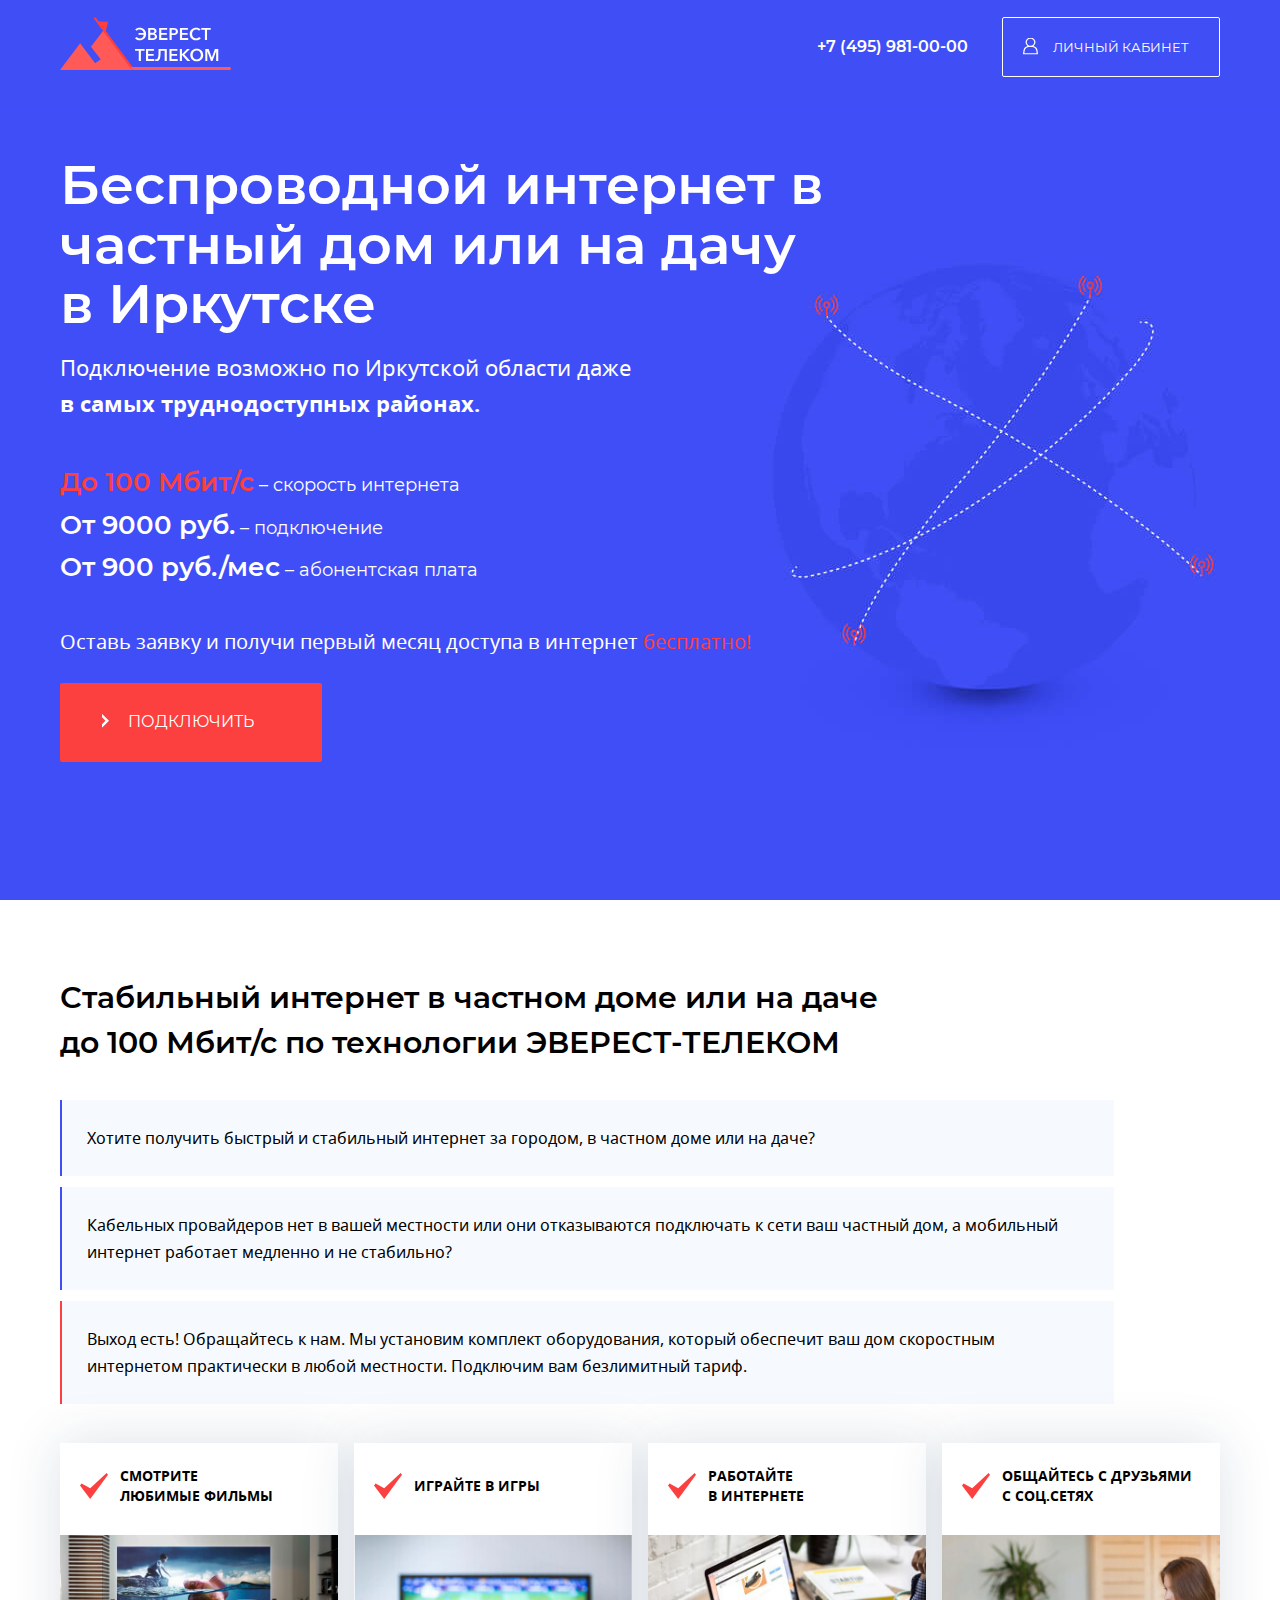
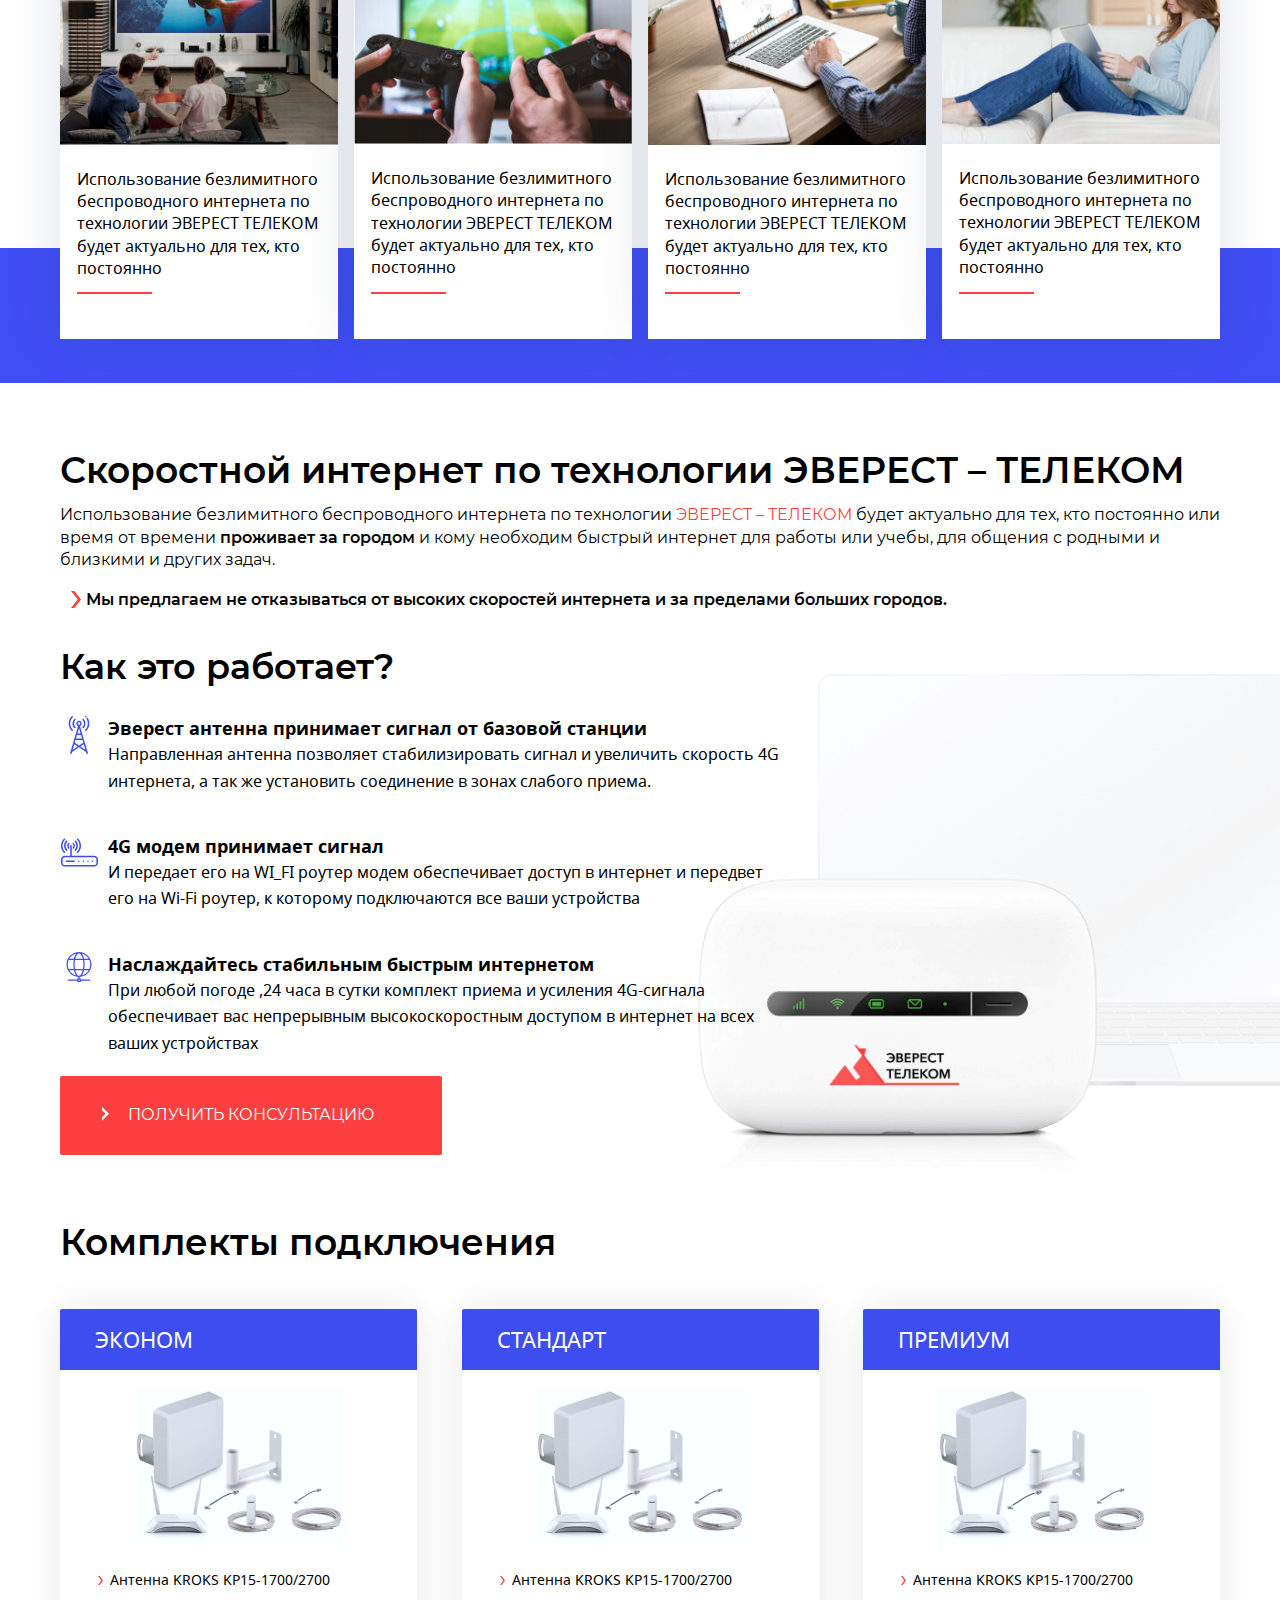
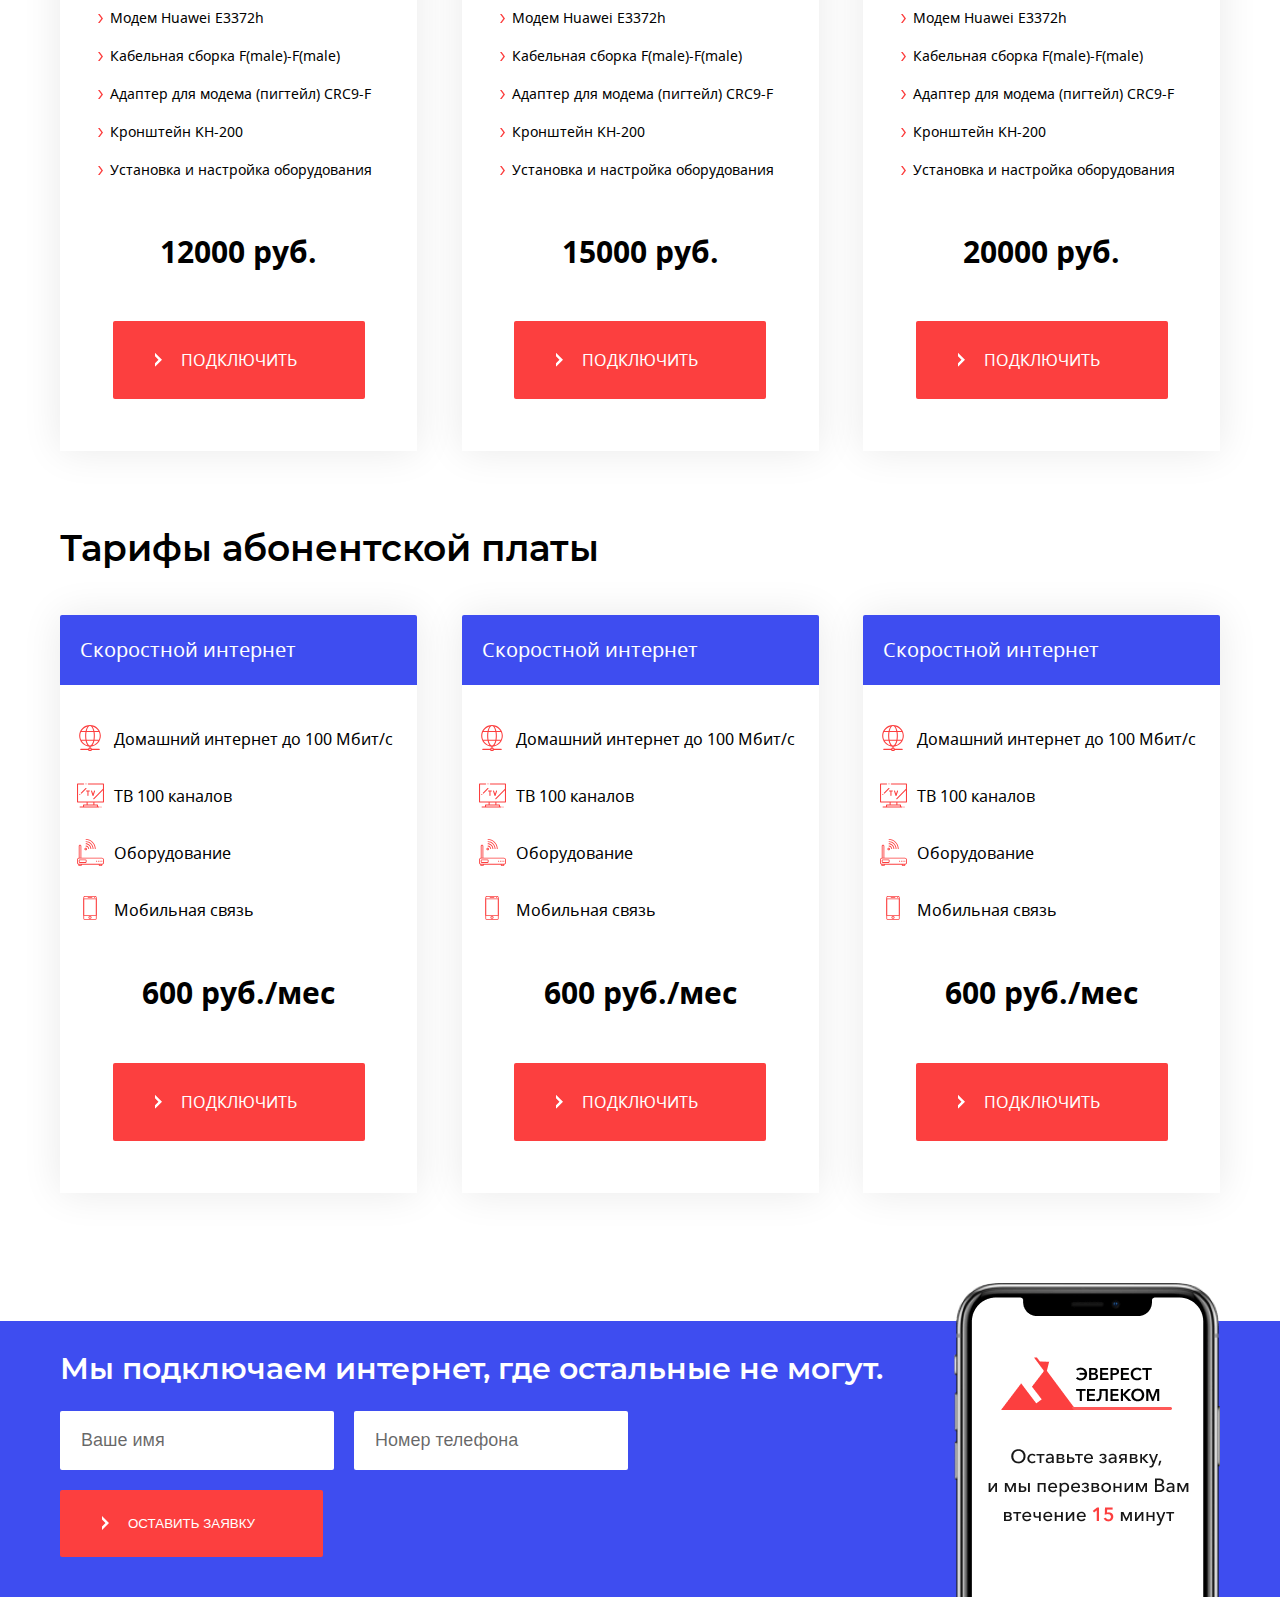
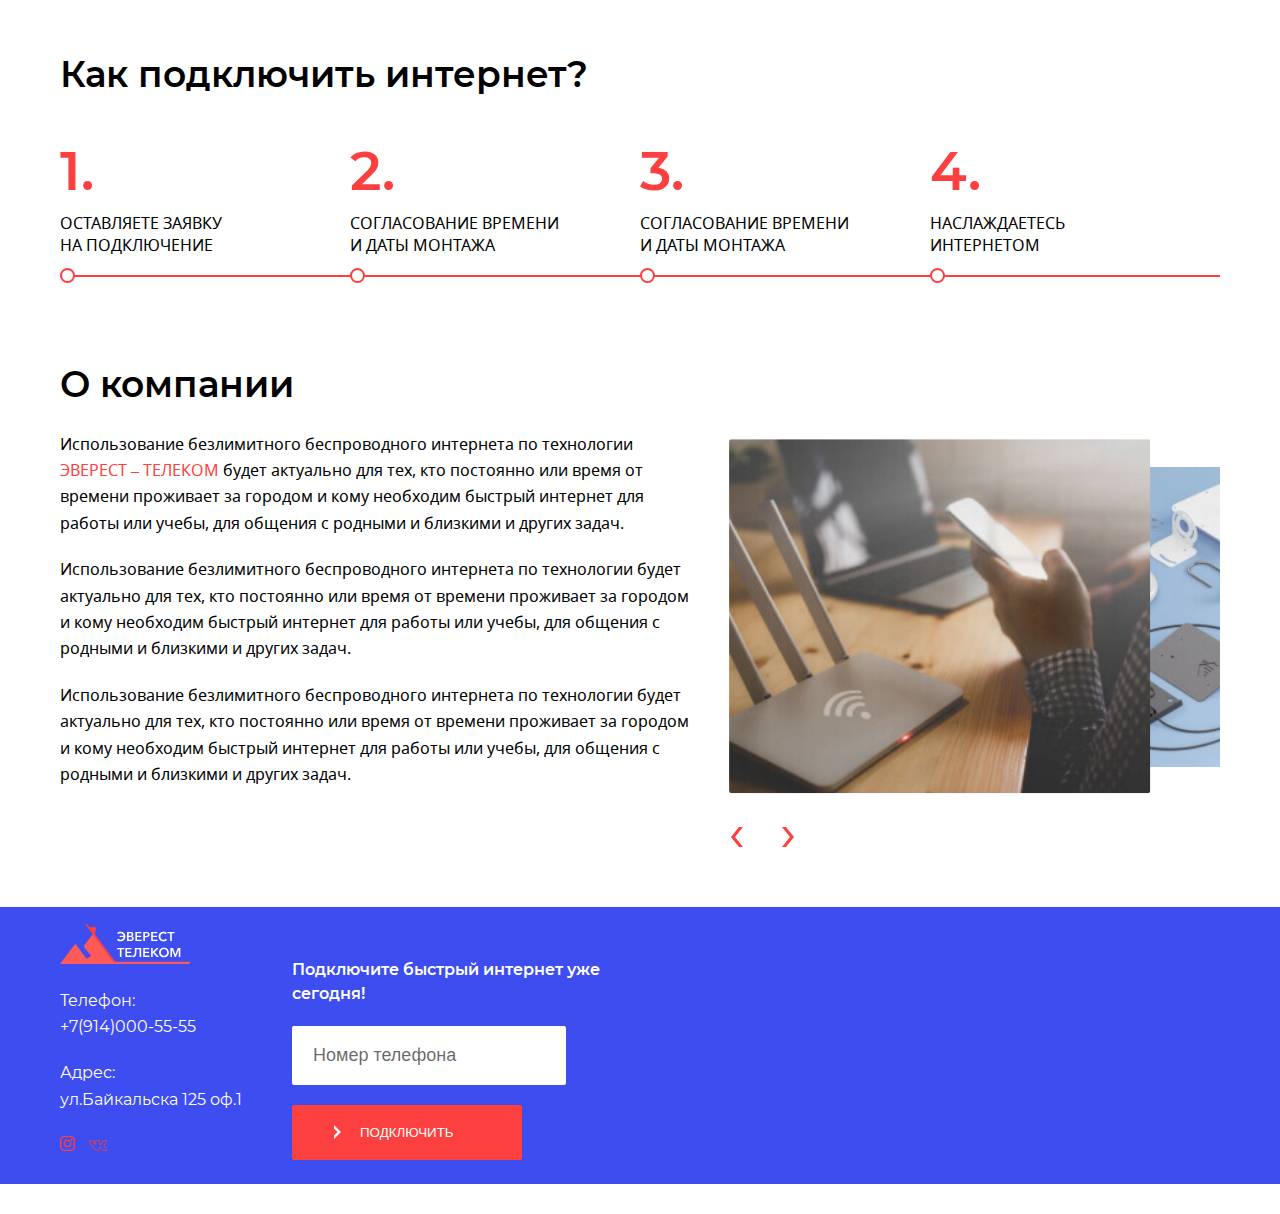
==== commit 5b42d064: "account pages" ====
--- a/index.html
+++ b/index.html
@@ -6,7 +6,7 @@
 	<meta charset="utf-8">
 	<!-- <base href="/"> -->
 
-	<title>Еверест Телеком</title>
+	<title>Эверест Телеком</title>
 	<meta name="description" content="">
 
 	<meta http-equiv="X-UA-Compatible" content="IE=edge">
@@ -30,8 +30,8 @@
 
 	<section class="home section">
 		<div class="container">
-			<header class="home__header flex flex-space-between flex-align-center">
-				<div class="home__logo">
+			<header class="home__header header flex flex-space-between flex-align-center">
+				<div class="home__logo header__logo">
 					<object
 						type="image/svg+xml"
 						data="img/logo.svg">
@@ -40,7 +40,7 @@
 				</div>
 				<div class="home__contacts">
 					<a class="home__phone home__link" href="tel:+74959810000">+7 (495) 981-00-00</a>
-					<a class="link-account home__link link-white" href="#">ЛИЧНЫЙ КАБИНЕТ</a>
+					<a class="link-account home__link link-white" href="payments.html">ЛИЧНЫЙ КАБИНЕТ</a>
 				</div>
 			</header>
 			<h1 class="home__title">
@@ -86,7 +86,7 @@
 				Выход есть! Обращайтесь к нам. Мы установим комплект оборудования, который обеспечит ваш дом скоростным интернетом практически в любой местности. Подключим вам безлимитный тариф.
 			</div>
 
-			<div class="benefits-wrapper flex flex-wrap-tablet flex-space-between flex-align-stretch flex-mobile-column">
+			<div class="benefits-wrapper flex flex-tablet-wrap flex-space-between flex-align-stretch flex-mobile-column">
 
 				<div class="benefit-card font-noto">
 					<div class="benefit-card__title flex flex-align-center">
@@ -488,12 +488,12 @@
 				Мы подключаем интернет, где остальные не могут.
 			</h2>
 
-			<form class="form-contact font-noto">
+			<form class="form font-noto">
 				<div class="flex flex-mobile-column">
-					<input type="text" class="form-contact__input" placeholder="Ваше имя">
-					<input type="text" class="form-contact__input" placeholder="Номер телефона">
-				</div>
-				<button type="submit" class="form-contact__button button button-red">
+					<input type="text" class="form__input" placeholder="Ваше имя">
+					<input type="text" class="form__input" placeholder="Номер телефона">
+				</div>
+				<button type="submit" class="form__button button button-red">
 					ОСТАВИТЬ ЗАЯВКУ
 				</button>
 			</form>
@@ -656,11 +656,11 @@
 
 						<h4 class="footer__title base-title color-white">Подключите быстрый интернет уже сегодня!</h4>
 
-						<form class="form-contact font-noto">
+						<form class="form font-noto">
 							<div>
-								<input type="text" class="form-contact__input" placeholder="Номер телефона">
-							</div>
-							<button type="submit" class="form-contact__button button button-red">
+								<input type="text" class="form__input" placeholder="Номер телефона">
+							</div>
+							<button type="submit" class="form__button button button-red">
 								ПОДКЛЮЧИТЬ
 							</button>
 						</form>
--- a/css/main.min.css
+++ b/css/main.min.css
@@ -1 +1 @@
-@font-face{font-family:Montserrat;font-weight:400;font-style:normal;src:url(../fonts/Montserrat/Montserrat-Regular.eot);src:url(../fonts/Montserrat/Montserrat-Regular.eot?#iefix) format("embedded-opentype"),url(../fonts/Montserrat/Montserrat-Regular.woff) format("woff"),url(../fonts/Montserrat/Montserrat-Regular.ttf) format("truetype")}@font-face{font-family:Montserrat;font-weight:600;font-style:normal;src:url(../fonts/Montserrat/Montserrat-SemiBold.eot);src:url(../fonts/Montserrat/Montserrat-SemiBold.eot?#iefix) format("embedded-opentype"),url(../fonts/Montserrat/Montserrat-SemiBold.woff) format("woff"),url(../fonts/Montserrat/Montserrat-SemiBold.ttf) format("truetype")}@font-face{font-family:Noto_Sans;font-weight:400;font-style:normal;src:url(../fonts/Noto_Sans/NotoSans-Regular.eot);src:url(../fonts/Noto_Sans/NotoSans-Regular.eot?#iefix) format("embedded-opentype"),url(../fonts/Noto_Sans/NotoSans-Regular.woff) format("woff"),url(../fonts/Noto_Sans/NotoSans-Regular.ttf) format("truetype")}@font-face{font-family:Noto_Sans;font-weight:700;font-style:normal;src:url(../fonts/Noto_Sans/NotoSans-Bold.eot);src:url(../fonts/Noto_Sans/NotoSans-Bold.eot?#iefix) format("embedded-opentype"),url(../fonts/Noto_Sans/NotoSans-Bold.woff) format("woff"),url(../fonts/Noto_Sans/NotoSans-Bold.ttf) format("truetype")}::-webkit-input-placeholder{color:#666}::-moz-placeholder{color:#666}:-ms-input-placeholder{color:#666}::-ms-input-placeholder{color:#666}::placeholder{color:#666}::-moz-selection{background-color:#ff4d4c;color:#fff}::selection{background-color:#ff4d4c;color:#fff}body{font-size:16px;min-width:320px;position:relative;line-height:1.65;font-family:Montserrat,sans-serif;overflow-x:hidden;padding:0;margin:0;color:#000}body input,body textarea{border:#666 1px solid;outline:0}body input:focus:required:invalid,body textarea:focus:required:invalid{border-color:red}body input:required:valid,body textarea:required:valid{border-color:green}.img-responsive{display:block;max-width:100%;height:auto}.img-responsive.img-width{width:100%}*{-webkit-box-sizing:border-box;box-sizing:border-box}.text-center{text-align:center}b,strong{font-weight:700}h1,h2,h3,h4,h5,p{margin:0;padding:0}.container{max-width:1280px;padding:0 60px;margin:auto}.font-bold{font-weight:700}.font-noto{font-family:Noto_Sans}.flex{display:-webkit-box;display:-webkit-flex;display:-ms-flexbox;display:flex}.flex-column{-webkit-box-orient:vertical;-webkit-box-direction:normal;-webkit-flex-direction:column;-ms-flex-direction:column;flex-direction:column}.flex-space-between{-webkit-box-orient:horizontal;-webkit-box-direction:normal;-webkit-flex-direction:row;-ms-flex-direction:row;flex-direction:row;-webkit-box-pack:justify;-webkit-justify-content:space-between;-ms-flex-pack:justify;justify-content:space-between}.flex-align-stretch{-webkit-box-align:stretch;-webkit-align-items:stretch;-ms-flex-align:stretch;align-items:stretch}.flex-align-bottom{-webkit-box-align:end;-webkit-align-items:flex-end;-ms-flex-align:end;align-items:flex-end}.flex-align-center{-webkit-box-align:center;-webkit-align-items:center;-ms-flex-align:center;align-items:center}.section{padding:60px 0}.base-title{color:#000;font-weight:600;font-size:1.875em;line-height:1.5;padding:0;margin:0}.line-decorate{margin-left:26px;position:relative;display:inline-block}.line-decorate:before{content:url(../img/line-decorate.svg);width:10px;height:17px;position:absolute;left:-5px;top:3px;-webkit-transform:translateX(-100%);-ms-transform:translateX(-100%);transform:translateX(-100%)}.link{-webkit-transition:.2s;-o-transition:.2s;transition:.2s;padding:24px 66px;display:inline-block;text-decoration:none;text-transform:uppercase;border:2px solid transparent;border-radius:2px;position:relative;outline:0}.link:before{content:url(../img/link-before.svg);position:absolute;height:14px;width:7px;-webkit-transition:.2s;-o-transition:.2s;transition:.2s;top:50%;left:40px;-webkit-transform:translateY(-87%);-ms-transform:translateY(-87%);transform:translateY(-87%)}.link:focus,.link:hover{background-color:transparent}.link:focus:before,.link:hover:before{opacity:0}.link-red{background-color:#fc3f3f;color:#fff}.link-red:focus,.link-red:hover{border:2px solid #fc3f3f;color:#fc3f3f}.link-account{padding:21px 30px 21px 50px;border:1px solid;border-radius:2px;text-decoration:none;line-height:1;font-size:.8125em;position:relative;-webkit-transition:.2s;-o-transition:.2s;transition:.2s}.link-account:before{content:url(../img/profile.svg);position:absolute;top:50%;left:20px;-webkit-transform:translateY(-50%);-ms-transform:translateY(-50%);transform:translateY(-50%)}.link-white{background-color:transparent;color:#fff;border-color:#fff}.link-white:focus,.link-white:hover{background-color:#fc3f3f;border-color:#fc3f3f}.button{-webkit-transition:.2s;-o-transition:.2s;transition:.2s;padding:24px 66px;display:inline-block;border:2px solid transparent;cursor:pointer;border-radius:2px;position:relative;outline:0}.button:focus,.button:hover{background-color:transparent}.button:focus:before,.button:hover:before{opacity:0}.button:before{content:url(../img/link-before.svg);position:absolute;height:14px;width:7px;top:50%;left:40px;-webkit-transform:translateY(-50%);-ms-transform:translateY(-50%);transform:translateY(-50%)}.button-red{background-color:#fc3f3f;color:#fff}.button-red:focus,.button-red:hover{border:2px solid #fc3f3f;color:#fc3f3f}.color-red{color:#fc3f3f}.color-white{color:#fff}img,object{max-width:100%}.home{background-color:#404ef5;padding:17px 0 60px 0;color:#fff;background-repeat:no-repeat;background-position:center right;background-size:100%;min-height:100vh}.home__link{margin-right:30px}.home__link:last-of-type{margin-right:0}.home__phone{font-size:1em;color:#fff;text-decoration:none;font-weight:600;-webkit-transition:.2s;-o-transition:.2s;transition:.2s}.home__phone:hover{color:#fc3f3f}.home__title{font-size:3.375em;font-weight:600;max-width:770px;line-height:1.1;margin:60px 0 0 0}.home__text{max-width:573px;font-size:1.375em;margin:14px 0 40px 0;padding:0}.home__speed{font-size:1.125em;font-weight:400}.home__speed-number{font-size:1.437em;font-weight:600}.home__offer{font-size:1.25em;margin-top:40px;margin-bottom:28px;line-height:1.3}.benefits{padding:75px 0 44px 0;position:relative}.benefits:after{content:"";position:absolute;height:135px;width:100%;left:0;bottom:0;right:0;background-color:#404ef5;z-index:-1}.benefits__title{max-width:850px;margin-bottom:35px}.benefits-wrapper{margin-top:39px}.benefits .color-red{color:#000}.quote{background-color:#f6faff;padding:25px;border-left:2px solid;border-color:#404ef5;margin:11px 0;max-width:1054px}.border-red{border-color:#fc3f3f}.benefit-card{max-width:298px;width:24%;padding:19px 0 60px 0;background-color:#fff;-webkit-box-shadow:0 0 50px rgba(20,57,96,.15);box-shadow:0 0 50px rgba(20,57,96,.15);position:relative}.benefit-card:after{content:"";position:absolute;height:2px;width:75px;bottom:45px;left:17px;background-color:#fc3f3f}.benefit-card__title{font-size:1em;color:#000;margin-left:60px;margin-right:17px;position:relative;line-height:1.4;min-height:48px;text-transform:uppercase}.benefit-card__title:before{content:url(../img/benefit-card-tick.svg);position:absolute;width:28px;height:26px;left:-12px;top:50%;-webkit-transform:translateX(-100%) translateY(-50%);-ms-transform:translateX(-100%) translateY(-50%);transform:translateX(-100%) translateY(-50%)}.benefit-card__img-wrapper{margin:25px 0 15px 0}.benefit-card__img{max-height:225px;width:100%}.benefit-card__text{padding:0 17px;font-size:1em;line-height:1.4;position:relative}.how-it-works{background-repeat:no-repeat;background-size:50%;background-position:100% 92%;background-image:url(../img/how-it-work/background.png)}.how-it-works__title{margin-bottom:7px;font-size:2.25em}.how-it-works__text{margin-bottom:15px;line-height:1.4}.how-it-works__subtitle{margin-top:25px;font-size:1.875em}.hardware__item{padding:20px 0;max-width:730px}.hardware__title{font-size:1.125em;line-height:1.4}.hardware__icon{-webkit-flex-shrink:0;-ms-flex-negative:0;flex-shrink:0;margin-right:10px;width:38px;text-align:center}.connection{padding:0 0 30px 0}.connection__title{font-size:2.25em;line-height:1.5}.sales__wrapper{padding:40px 0}.sale-item{background:#fff;-webkit-box-shadow:0 0 40px rgba(0,0,0,.09);box-shadow:0 0 40px rgba(0,0,0,.09);max-width:357px;width:32%;text-align:center;overflow:hidden;border-top-left-radius:2px;border-top-right-radius:2px;padding-bottom:52px}.sale-item__title{text-align:left;padding:14px 35px;background-color:#3e4df0;font-size:1.375em;color:#fff;text-transform:uppercase;line-height:1.5;font-weight:500}.sale-item__img-wrapper{max-width:214px;margin:20px auto 10px auto}.sale-item__list{padding:0 40px}.sale-item__price{font-weight:600;font-size:1.875em;line-height:2.3125em;margin:35px 0}.list-bullet{text-align:left}.list-bullet__item{font-size:.875em;display:block;position:relative;margin:15px 0 15px 10px}.list-bullet__item:before{content:url(../img/bullet.svg);width:5px;height:9px;position:absolute;left:-7px;top:0;-webkit-transform:translateX(-100%);-ms-transform:translateX(-100%);transform:translateX(-100%)}.list-icon{text-align:left;font-size:1em;padding:0 17px}.list-icon__item{margin:30px 0}.list-icon__icon{-webkit-flex-shrink:0;-ms-flex-negative:0;flex-shrink:0;width:27px;height:27px;margin-right:10px}.rate{padding:0 0 88px 0}.rate .sale-item__title{margin-bottom:40px;font-size:1.25em;padding:20px;text-transform:none}.application-form{padding:0;background-color:#3e4df0}.application-form__img-anchor{padding-top:25px;padding-bottom:40px;position:relative}.application-form__title{margin-bottom:19px;font-size:1.9em;max-width:80%}.application-form__img-wrapper{position:absolute;bottom:0;right:60px;max-width:266px;max-height:314px}.form-contact__input{background-color:#fff;font-size:1.125em;padding:17px 21px;line-height:1.4;border-radius:2px;border:none;margin-right:20px;margin-bottom:20px}.form-contact__input::-webkit-input-placeholder{color:rgba(0,0,0,.6)}.form-contact__input::-moz-placeholder{color:rgba(0,0,0,.6)}.form-contact__input:-ms-input-placeholder{color:rgba(0,0,0,.6)}.form-contact__input::-ms-input-placeholder{color:rgba(0,0,0,.6)}.form-contact__input::placeholder{color:rgba(0,0,0,.6)}.how-connect{padding:50px 0}.how-connect__title{margin-bottom:30px;font-size:2.25em}.timeline{position:relative}.timeline:after{content:"";position:absolute;height:2px;width:100%;left:0;right:0;bottom:0;background-color:#fc3f3f;z-index:1}.timeline__item{position:relative;padding-bottom:20px;width:25%}.timeline__item:after{content:"";position:absolute;width:11px;height:11px;background-color:#fff;border-radius:50%;border:2px solid #fc3f3f;bottom:0;left:0;z-index:2;-webkit-transform:translateY(6px);-ms-transform:translateY(6px);transform:translateY(6px)}.timeline__number{font-size:3.375em;line-height:1.5;margin-bottom:0}.timeline__text{font-size:1em;line-height:1.4;text-transform:uppercase}.about{padding-top:30px;padding-bottom:100px}.about__info{width:55%}.about__title{font-size:2.25em;margin-bottom:20px}.about__text{margin:20px 0}.about__slider{width:45%;margin-top:40px}.about .slider__item{max-width:357px}.footer{background-color:#3e4df0;margin-bottom:30px;position:relative}.footer__wrapper{padding-top:15px;padding-bottom:24px}.footer__iframe{width:100%;height:100%}.footer .contacts{-webkit-flex-shrink:0;-ms-flex-negative:0;flex-shrink:0;margin-top:30px;margin-right:50px}.footer__info{width:50%;margin-top:-15px}.footer__title{font-size:1em;margin-bottom:20px}.footer__logo{max-width:130px}.footer__map{position:absolute;left:50%;top:0;bottom:0;height:100%;width:50%}.footer .button{padding:18px 66px}.contacts__string{display:block}.contacts__block{margin-bottom:20px}.contacts__block:last-of-type{margin-bottom:0}.contacts__link{text-decoration:none;-webkit-transition:.2s;-o-transition:.2s;transition:.2s}.contacts__link:focus,.contacts__link:hover{color:#fc3f3f}.contacts__link-social{margin-right:10px}.slider__surface{position:relative;overflow:hidden;height:100%}.slider__wrapper{display:-webkit-box;display:-webkit-flex;display:-ms-flexbox;display:flex;-webkit-box-orient:horizontal;-webkit-box-direction:normal;-webkit-flex-direction:row;-ms-flex-direction:row;flex-direction:row;-webkit-box-align:center;-webkit-align-items:center;-ms-flex-align:center;align-items:center;position:absolute;margin-top:70px;margin-bottom:20px}.slider__item{-webkit-flex-shrink:0;-ms-flex-negative:0;flex-shrink:0;max-width:70%;width:100%;-webkit-transform:scale(1);-ms-transform:scale(1);transform:scale(1);z-index:-1;margin-right:10px;text-align:center;outline:0}.slider__item img{max-height:100%;border-radius:2px;width:100%}.slider__item-active{z-index:2;margin-right:0;-webkit-transform:scale(1.18) translateX(15%);-ms-transform:scale(1.18) translateX(15%);transform:scale(1.18) translateX(15%)}.slider__controller{margin-top:20px;margin-left:33px}.slider__arrow{border:none;width:12px;padding:0;height:20px;background-color:transparent;outline:0;cursor:pointer}.slider__arrow-prev{-webkit-transform:rotate(-180deg);-ms-transform:rotate(-180deg);transform:rotate(-180deg);margin-right:35px}.home{background-image:url(../img/home/1920.png)}@media (max-width:1280px){.home{background-image:url(../img/home/1280.jpg)}.benefit-card__title{font-size:.875em}}@media (max-width:1199.98px){.home{background-image:url(../img/home/1100.jpg)}.benefit-card__title{font-size:.75em}}@media (max-width:959.98px){.hidden-tablet{display:none}.flex-wrap-tablet{-webkit-flex-wrap:wrap;-ms-flex-wrap:wrap;flex-wrap:wrap}.container{padding:0 35px}.link-account{padding:15px 20px 15px 35px}.link-account:before{left:15px}.wrapper__link .link{font-size:.9375em}.wrapper__link .link:before{-webkit-transform:translateY(-80%);-ms-transform:translateY(-80%);transform:translateY(-80%)}.home{background-image:url(../img/home/768.jpg);padding:16px 0 50px 0}.home__title{font-size:2.5em;margin-top:30px}.home__text{font-size:1.5em;margin:10px 0 25px 0}.home__speed{font-size:1.25em}.home__speed-number{font-size:1.375em}.home__offer{margin-top:30px}.benefits{padding:50px 0 20px 0}.benefits:after{height:100px}.benefits__title{margin-bottom:30px;font-size:1.375em}.quote{padding:15px;font-size:1em;margin:15px 0}.benefits-wrapper{-webkit-box-pack:center;-webkit-justify-content:center;-ms-flex-pack:center;justify-content:center}.benefit-card{width:49%;max-width:307px;padding:13px 0 55px 0;margin:0 10px 15px 10px}.benefit-card:after{bottom:32px}.benefit-card__title{font-size:1em}.benefit-card__text{font-size:1.125em}.line-decorate{margin-left:13px}.how-it-works{background-size:70%;background-image:url(../img/how-it-work/background-medium.png);padding:40px 0 54px 0}.how-it-works__title{margin-bottom:5px;font-size:1.375em}.how-it-works__text{margin-bottom:20px;line-height:1.35}.how-it-works__subtitle{font-size:1.375em;margin-top:16px}.hardware__item{padding:10px 0}.connection__title{font-size:1.375em}.sales__wrapper{padding:30px 0}.sale-item{max-width:215px;margin-left:auto;margin-right:auto;padding-bottom:28px}.sale-item__title{font-size:.8125em;padding:8px 11px}.sale-item__img-wrapper{max-width:125px;margin:12px auto 0 auto}.sale-item__list{padding:0 20px}.sale-item__price{line-height:1.375em;margin:22px 0;font-size:1.125em}.sale-item__link .link{padding:12px 24px}.sale-item__link .link:before{left:14px}.rate{padding:0 0 57px 0}.rate__title{font-size:1.375em}.rate__item{max-width:225px}.rate .sale-item__title{margin-bottom:25px;font-size:1em;padding:8px 15px;text-transform:none}.rate .sale-item__price{font-size:1.25em}.list-icon{font-size:.9375em;padding:0 11px}.list-icon__item{-webkit-box-align:start;-webkit-align-items:flex-start;-ms-flex-align:start;align-items:flex-start;margin:12px 0}.application-form__img-anchor{padding-top:15px;padding-bottom:20px}.application-form__title{font-size:1.25em;line-height:1.3;max-width:420px}.application-form__img-wrapper{max-width:196px;max-height:231px;right:26px}.form-contact__input{padding:12px 18px;max-width:225px;margin-right:15px;margin-bottom:15px}.button{padding:15px 30px 15px 40px}.button:before{left:20px}.how-connect__title{margin-bottom:15px;font-size:1.375em}.timeline__item{width:24%}.timeline__item:after{width:7px;height:7px;-webkit-transform:translateY(4px);-ms-transform:translateY(4px);transform:translateY(4px)}.timeline__number{font-size:1.75em}.timeline__text{font-size:.8em}.about__info{width:60%}.about__title{font-size:1.375em;margin-bottom:15px}.about__text{margin:15px 0;font-size:.875em}.footer__info{width:65%}.footer__map{left:67%;width:33%}.footer__logo{max-width:95px}.footer__title{font-size:.8125em;margin-top:25px}.footer .form-contact__input{max-width:250px}.footer .contacts{margin-top:25px}.footer .button{padding:15px 30px 15px 45px}.footer .button:before{left:25px}.contacts{font-size:.8125em}.slider__wrapper{height:100%}.slider__item-active{-webkit-transform:scale(1);-ms-transform:scale(1);transform:scale(1);-webkit-box-shadow:none;box-shadow:none}.slider__controller{margin-left:0}.slider__arrow-prev{margin-right:55px}}@media (max-width:767.98px){.hidden-mobile{display:none}.hidden-tablet{display:block}.container{padding:0 15px}.link-account{padding:0 0 0 15px;border:none}.link-account:before{content:url(../img/profile-small.svg);left:0}.link-account:after{content:"";position:absolute;left:0;right:0;bottom:-2px;background-color:#fff;width:100%;height:1px}.flex-mobile{display:-webkit-box;display:-webkit-flex;display:-ms-flexbox;display:flex}.base-title{font-size:1.5em}.flex-mobile-column{-webkit-box-orient:vertical;-webkit-box-direction:normal;-webkit-flex-direction:column;-ms-flex-direction:column;flex-direction:column}.wrapper__link{text-align:center}.wrapper__link .link{font-size:.8125em}.wrapper__link .link:before{left:24px;-webkit-transform:translateY(-50%);-ms-transform:translateY(-50%);transform:translateY(-50%)}.home{background-size:contain;padding:16px 0 20px 0;background-image:url(../img/home/320.jpg)}.home__header{-webkit-box-align:start;-webkit-align-items:flex-start;-ms-flex-align:start;align-items:flex-start}.home__contacts{text-align:right;padding-top:10px;display:-webkit-box;display:-webkit-flex;display:-ms-flexbox;display:flex;-webkit-box-orient:vertical;-webkit-box-direction:normal;-webkit-flex-direction:column;-ms-flex-direction:column;flex-direction:column}.home__link{display:inline-block;margin-bottom:15px;margin-right:0}.home__link:last-of-type{margin-bottom:0}.home__logo{max-width:130px}.home__phone{text-decoration:underline;font-size:.93em}.home__title{font-size:1.65em;margin:20px 0 0 0}.home__text{font-size:1em;margin:8px 0 13px 0}.home__speed{font-size:.875em}.home__speed-number{font-size:1.125em}.home__offer{font-size:.89em;margin:20px 0 26px 0}.benefits{padding:20px 0 0 0}.benefits:after{display:none}.benefits__title{margin-bottom:10px}.benefits-wrapper{margin-top:35px}.benefits .color-red{color:#fc3f3f}.quote{padding:15px;line-height:1.2;margin:10px 0}.benefit-card{width:100%;margin:10px auto;padding:10px 0 35px 0}.benefit-card:after{bottom:19px}.benefit-card__img-wrapper{margin:10px 0 15px 0}.benefit-card__img{max-height:160px}.benefit-card__text{font-size:.75em}.how-it-works{background-size:42%;padding:10px 0 40px 0;background-size:100%;background-position:100% 90%}.how-it-works__title{font-size:1.5em}.how-it-works__text{font-size:.9375em;line-height:1.3}.how-it-works__subtitle{font-size:1.5em;margin-top:20px}.how-it-works .wrapper__link{margin-top:145px}.how-it-works .wrapper__link .link{padding:24px 40px}.line-decorate{font-size:.9375em}.hardware__item{display:block;padding:6.5px 0}.hardware__icon{float:left}.hardware__title{min-height:45px;font-size:.95em;display:-webkit-box;display:-webkit-flex;display:-ms-flexbox;display:flex;-webkit-box-align:center;-webkit-align-items:center;-ms-flex-align:center;align-items:center}.connection__title{font-size:1.75em}.sales__wrapper{padding:18px 0}.sale-item{max-width:289px;width:100%;padding-bottom:43px;margin-bottom:32px}.sale-item:last-of-type{margin-bottom:0}.sale-item__title{font-size:1em;padding:15px 18px}.sale-item__img-wrapper{max-width:139px;margin:20px auto 11px auto}.sale-item__list{padding:0 30px}.sale-item__price{line-height:1.8em;margin:30px 0;font-size:1.5em}.sale-item__link .link{padding:25px 45px;font-size:.8125em;line-height:1em}.sale-item__link .link:before{left:30px}.list-bullet__item{font-size:.875em}.rate{padding:0 0 36px 0}.rate__title{font-size:1.65em}.rate__item{max-width:289px;margin-left:auto;margin-right:auto}.rate .sale-item__title{margin-bottom:30px;font-size:1.125em;padding:20px 15px}.rate .sale-item__price{font-size:1.5em;margin:20px 0}.list-icon{padding:0 13px;font-size:.8em}.list-icon__item{margin:18px 0}.application-form{background-size:cover;background-repeat:no-repeat;background-position:100%;padding:16px 0 20px 0;background-image:url(../img/form/background-small.jpg)}.application-form__title{font-size:1.375em;line-height:1.5}.application-form__img-anchor{padding-top:30px;padding-bottom:50px}.application-form__img-wrapper{display:none}.form-contact__input{max-width:none;width:100%}.button{padding:20px 30px 20px 50px}.button:before{left:30px}.timeline:after{height:100%;width:2px;left:0;top:0;bottom:0}.timeline__item{width:100%;padding-left:20px;-webkit-box-align:center;-webkit-align-items:center;-ms-flex-align:center;align-items:center;padding-bottom:0;margin-bottom:45px}.timeline__item:after{top:50%;left:0;-webkit-transform:translateY(-50%) translateX(-4px);-ms-transform:translateY(-50%) translateX(-4px);transform:translateY(-50%) translateX(-4px)}.timeline__item:last-of-type{margin-bottom:0}.timeline__number{font-size:2.875em;margin-right:5px;line-height:42px}.timeline__text{font-size:.9375em}.how-connect{padding:20px 0 30px 0}.about__info{width:100%}.about__title{font-size:1.75em}.about__text{margin:15px 0;line-height:1.35}.about__slider{width:100%}.about .slider__item{max-width:100%}.footer__logo{max-width:130px}.footer__info{width:100%;margin-top:0}.footer__map{width:100%;top:100%;left:0;max-height:319px;margin-bottom:40px}.footer__title{font-size:1.125em;margin-top:15px}.footer .contacts{margin-top:37px;font-size:.9375em}.footer .button{padding:17px 30px 17px 45px}.footer .button:before{left:25px}.slider__surface{min-height:250px}.slider__wrapper{margin-top:0;margin-bottom:0}.slider__controller{margin-top:20px;text-align:center}.slider__arrow-prev{margin-right:60px}}@media (min-width:960px){.hidden-desktop{display:none}}+@font-face{font-family:Montserrat;font-weight:400;font-style:normal;src:url(../fonts/Montserrat/Montserrat-Regular.eot);src:url(../fonts/Montserrat/Montserrat-Regular.eot?#iefix) format("embedded-opentype"),url(../fonts/Montserrat/Montserrat-Regular.woff) format("woff"),url(../fonts/Montserrat/Montserrat-Regular.ttf) format("truetype")}@font-face{font-family:Montserrat;font-weight:600;font-style:normal;src:url(../fonts/Montserrat/Montserrat-SemiBold.eot);src:url(../fonts/Montserrat/Montserrat-SemiBold.eot?#iefix) format("embedded-opentype"),url(../fonts/Montserrat/Montserrat-SemiBold.woff) format("woff"),url(../fonts/Montserrat/Montserrat-SemiBold.ttf) format("truetype")}@font-face{font-family:Noto_Sans;font-weight:400;font-style:normal;src:url(../fonts/Noto_Sans/NotoSans-Regular.eot);src:url(../fonts/Noto_Sans/NotoSans-Regular.eot?#iefix) format("embedded-opentype"),url(../fonts/Noto_Sans/NotoSans-Regular.woff) format("woff"),url(../fonts/Noto_Sans/NotoSans-Regular.ttf) format("truetype")}@font-face{font-family:Noto_Sans;font-weight:700;font-style:normal;src:url(../fonts/Noto_Sans/NotoSans-Bold.eot);src:url(../fonts/Noto_Sans/NotoSans-Bold.eot?#iefix) format("embedded-opentype"),url(../fonts/Noto_Sans/NotoSans-Bold.woff) format("woff"),url(../fonts/Noto_Sans/NotoSans-Bold.ttf) format("truetype")}::-webkit-input-placeholder{color:#666}::-moz-placeholder{color:#666}:-ms-input-placeholder{color:#666}::-ms-input-placeholder{color:#666}::placeholder{color:#666}::-moz-selection{background-color:#ff4d4c;color:#fff}::selection{background-color:#ff4d4c;color:#fff}body{font-size:16px;min-width:320px;position:relative;line-height:1.65;font-family:Montserrat,sans-serif;overflow-x:hidden;padding:0;margin:0;color:#000}body input,body textarea{border:#666 1px solid;outline:0}body input:focus:required:invalid,body textarea:focus:required:invalid{border-color:red}body input:required:valid,body textarea:required:valid{border-color:green}.img-responsive{display:block;max-width:100%;height:auto}.img-responsive.img-width{width:100%}*{-webkit-box-sizing:border-box;box-sizing:border-box}.text-center{text-align:center}b,strong{font-weight:700}h1,h2,h3,h4,h5,p{margin:0;padding:0}.container{max-width:1280px;padding:0 60px;margin:auto}.font-bold{font-weight:700}.font-noto{font-family:Noto_Sans}.flex{display:-webkit-box;display:-webkit-flex;display:-ms-flexbox;display:flex}.flex-column{-webkit-box-orient:vertical;-webkit-box-direction:normal;-webkit-flex-direction:column;-ms-flex-direction:column;flex-direction:column}.flex-space-between{-webkit-box-orient:horizontal;-webkit-box-direction:normal;-webkit-flex-direction:row;-ms-flex-direction:row;flex-direction:row;-webkit-box-pack:justify;-webkit-justify-content:space-between;-ms-flex-pack:justify;justify-content:space-between}.flex-align-stretch{-webkit-box-align:stretch;-webkit-align-items:stretch;-ms-flex-align:stretch;align-items:stretch}.flex-align-bottom{-webkit-box-align:end;-webkit-align-items:flex-end;-ms-flex-align:end;align-items:flex-end}.flex-align-center{-webkit-box-align:center;-webkit-align-items:center;-ms-flex-align:center;align-items:center}.flex-wrap{-webkit-flex-wrap:wrap;-ms-flex-wrap:wrap;flex-wrap:wrap}.section{padding:30px 0}.section:first-of-type{padding:60px 0 30px 0}.section:only-of-type{padding:60px 0}.base-title{color:#000;font-weight:600;font-size:1.5em;line-height:1.5;padding:0;margin:0}.page-account__title{margin-bottom:35px}.line-decorate{margin-left:26px;position:relative;display:inline-block}.line-decorate:before{content:url(../img/line-decorate.svg);width:10px;height:17px;position:absolute;left:-5px;top:3px;-webkit-transform:translateX(-100%);-ms-transform:translateX(-100%);transform:translateX(-100%)}.link{-webkit-transition:.2s;-o-transition:.2s;transition:.2s;padding:24px 66px;display:inline-block;text-decoration:none;text-transform:uppercase;border:2px solid transparent;border-radius:2px;position:relative;outline:0}.link:before{content:url(../img/link-before.svg);position:absolute;height:14px;width:7px;-webkit-transition:.2s;-o-transition:.2s;transition:.2s;top:50%;left:40px;-webkit-transform:translateY(-87%);-ms-transform:translateY(-87%);transform:translateY(-87%)}.link:focus,.link:hover{background-color:transparent}.link:focus:before,.link:hover:before{opacity:0}.link-red{background-color:#fc3f3f;color:#fff}.link-red:focus,.link-red:hover{border:2px solid #fc3f3f;color:#fc3f3f}.link-account{padding:21px 30px 21px 50px;border:1px solid;border-radius:2px;text-decoration:none;line-height:1;font-size:.8125em;position:relative;-webkit-transition:.2s;-o-transition:.2s;transition:.2s}.link-account:before{content:url(../img/profile.svg);position:absolute;top:50%;left:20px;-webkit-transform:translateY(-50%);-ms-transform:translateY(-50%);transform:translateY(-50%)}.link-white{background-color:transparent;color:#fff;border-color:#fff}.link-white:focus,.link-white:hover{background-color:#fc3f3f;border-color:#fc3f3f}.button{-webkit-transition:.2s;-o-transition:.2s;transition:.2s;padding:24px 66px;display:inline-block;border:2px solid transparent;cursor:pointer;border-radius:2px;position:relative;outline:0}.button:focus,.button:hover{background-color:transparent}.button:focus:before,.button:hover:before{opacity:0}.button:before{content:url(../img/link-before.svg);position:absolute;height:14px;width:7px;top:50%;left:40px;-webkit-transform:translateY(-50%);-ms-transform:translateY(-50%);transform:translateY(-50%)}.button-red{background-color:#fc3f3f;color:#fff}.button-red:focus,.button-red:hover{border:2px solid #fc3f3f;color:#fc3f3f}.button-blue{background-color:#404ef5;color:#fff}.button-blue:focus,.button-blue:hover{border:2px solid #404ef5;color:#404ef5}.color-red{color:#fc3f3f}.color-white{color:#fff}.color-blue{color:#404ef5}.border{border:1px solid;border-radius:2px}.border-grey{border-color:#dee2ff}img,object{max-width:100%}.header{padding-top:15px;padding-bottom:18px}.header__logo{-webkit-flex-shrink:0;-ms-flex-negative:0;flex-shrink:0}.header__menu{width:100%;margin-left:110px;margin-right:100px}.header__profile{-webkit-flex-shrink:0;-ms-flex-negative:0;flex-shrink:0}.header-blue{background-color:#3e4df0;color:#fff}.menu__list{padding:0}.menu__item{display:inline-block}.menu__link{text-decoration:none;position:relative;padding-left:10px;color:#fff;font-size:.75em;text-transform:uppercase}.menu__link:before{content:url(../img/header/header-arrow.svg);position:absolute;left:0;top:50%;-webkit-transform:translateY(-50%);-ms-transform:translateY(-50%);transform:translateY(-50%);width:6px;height:16px}.menu__link:after{content:"";position:absolute;height:1px;width:100%;background-color:#fff;left:0;right:0;bottom:-2px}.menu-blue .menu__link{color:#fff}.menu-blue .menu__link:focus,.menu-blue .menu__link:hover{color:#fc3f3f}.menu-blue .menu__link:focus:before,.menu-blue .menu__link:hover:before{content:url(../img/header/header-arrow-active.svg)}.menu-blue .menu__link:focus:after,.menu-blue .menu__link:hover:after{background-color:#fc3f3f}.menu-blue .menu__link-active{color:#fc3f3f}.menu-blue .menu__link-active:before{content:url(../img/header/header-arrow-active.svg)}.menu-blue .menu__link-active:after{background-color:#fc3f3f}.profile{padding-left:20px;font-size:1em;line-height:1.3}.profile__block{position:relative;display:inline-block}.profile__block:before{position:absolute;left:-6px;-webkit-transform:translateX(-100%);-ms-transform:translateX(-100%);transform:translateX(-100%)}.profile__name:before{content:url(../img/profile-red.svg)}.profile__balance:before{content:url(../img/balance.svg);left:-5px}.home{background-color:#404ef5;padding:0 0 60px 0;color:#fff;background-repeat:no-repeat;background-position:center right;background-size:100%;min-height:100vh}.home:first-of-type{padding:0 0 60px 0}.home__link{margin-right:30px}.home__link:last-of-type{margin-right:0}.home__phone{font-size:1em;color:#fff;text-decoration:none;font-weight:600;-webkit-transition:.2s;-o-transition:.2s;transition:.2s}.home__phone:hover{color:#fc3f3f}.home__title{font-size:3.375em;font-weight:600;max-width:770px;line-height:1.1;margin:60px 0 0 0}.home__text{max-width:573px;font-size:1.375em;margin:14px 0 40px 0;padding:0}.home__speed{font-size:1.125em;font-weight:400}.home__speed-number{font-size:1.437em;font-weight:600}.home__offer{font-size:1.25em;margin-top:40px;margin-bottom:28px;line-height:1.3}.benefits{padding:75px 0 44px 0;position:relative}.benefits:after{content:"";position:absolute;height:135px;width:100%;left:0;bottom:0;right:0;background-color:#404ef5;z-index:-1}.benefits__title{max-width:850px;margin-bottom:35px;font-size:1.875em}.benefits-wrapper{margin-top:39px}.benefits .color-red{color:#000}.quote{background-color:#f6faff;padding:25px;border-left:2px solid;border-color:#404ef5;margin:11px 0;max-width:1054px}.quote__block{margin-bottom:12px}.quote__block:last-of-type{margin-bottom:0}.border-red{border-color:#fc3f3f}.benefit-card{max-width:298px;width:24%;padding:19px 0 60px 0;background-color:#fff;-webkit-box-shadow:0 0 50px rgba(20,57,96,.15);box-shadow:0 0 50px rgba(20,57,96,.15);position:relative}.benefit-card:after{content:"";position:absolute;height:2px;width:75px;bottom:45px;left:17px;background-color:#fc3f3f}.benefit-card__title{font-size:1em;color:#000;margin-left:60px;margin-right:17px;position:relative;line-height:1.4;min-height:48px;text-transform:uppercase}.benefit-card__title:before{content:url(../img/benefit-card-tick.svg);position:absolute;width:28px;height:26px;left:-12px;top:50%;-webkit-transform:translateX(-100%) translateY(-50%);-ms-transform:translateX(-100%) translateY(-50%);transform:translateX(-100%) translateY(-50%)}.benefit-card__img-wrapper{margin:25px 0 15px 0}.benefit-card__img{max-height:225px;width:100%}.benefit-card__text{padding:0 17px;font-size:1em;line-height:1.4;position:relative}.how-it-works{background-repeat:no-repeat;padding:60px 0;background-size:50%;background-position:100% 92%;background-image:url(../img/how-it-work/background.png)}.how-it-works__title{margin-bottom:7px;font-size:2.25em}.how-it-works__text{margin-bottom:15px;line-height:1.4}.how-it-works__subtitle{margin-top:25px;font-size:1.875em}.hidden{display:none}.hardware__item{padding:20px 0;max-width:730px}.hardware__title{font-size:1.125em;line-height:1.4}.hardware__icon{-webkit-flex-shrink:0;-ms-flex-negative:0;flex-shrink:0;margin-right:10px;width:38px;text-align:center}.connection{padding:0 0 30px 0}.connection__title{font-size:2.25em;line-height:1.5}.sales__wrapper{padding:40px 0}.sale-item{background:#fff;-webkit-box-shadow:0 0 40px rgba(0,0,0,.09);box-shadow:0 0 40px rgba(0,0,0,.09);max-width:357px;width:32%;text-align:center;overflow:hidden;border-top-left-radius:2px;border-top-right-radius:2px;padding-bottom:52px}.sale-item__title{text-align:left;padding:14px 35px;background-color:#3e4df0;font-size:1.375em;color:#fff;text-transform:uppercase;line-height:1.5;font-weight:500}.sale-item__img-wrapper{max-width:214px;margin:20px auto 10px auto}.sale-item__list{padding:0 40px}.sale-item__price{font-weight:600;font-size:1.875em;line-height:2.3125em;margin:35px 0}.list-bullet{text-align:left}.list-bullet__item{font-size:.875em;display:block;position:relative;margin:15px 0 15px 10px}.list-bullet__item:before{content:url(../img/bullet.svg);width:5px;height:9px;position:absolute;left:-7px;top:0;-webkit-transform:translateX(-100%);-ms-transform:translateX(-100%);transform:translateX(-100%)}.list-icon{text-align:left;font-size:1em;padding:0 17px}.list-icon__item{margin:30px 0}.list-icon__icon{-webkit-flex-shrink:0;-ms-flex-negative:0;flex-shrink:0;width:27px;height:27px;margin-right:10px}.rate{padding:0 0 88px 0}.rate__title{font-size:2.25em}.rate .sale-item__title{margin-bottom:40px;font-size:1.25em;padding:20px;text-transform:none}.application-form{padding:0;background-color:#3e4df0}.application-form__img-anchor{padding-top:25px;padding-bottom:40px;position:relative}.application-form__title{margin-bottom:19px;font-size:1.9em;max-width:80%}.application-form__img-wrapper{position:absolute;bottom:0;right:60px;max-width:266px;max-height:314px}.form__subtitle{display:block;font-weight:700;margin-bottom:18px}.form__radio-wrapper{border-bottom:1px dashed #dee2ff;padding:13px 0;max-width:350px}.form__label{cursor:pointer}.form__input{background-color:#fff;font-size:1.125em;padding:17px 21px;line-height:1.4;border-radius:2px;border:none;margin-right:20px;margin-bottom:20px}.form__input::-webkit-input-placeholder{color:rgba(0,0,0,.6)}.form__input::-moz-placeholder{color:rgba(0,0,0,.6)}.form__input:-ms-input-placeholder{color:rgba(0,0,0,.6)}.form__input::-ms-input-placeholder{color:rgba(0,0,0,.6)}.form__input::placeholder{color:rgba(0,0,0,.6)}.form__input-radio{margin:0 10px 0 0;position:relative;cursor:pointer}.form__input-radio:before{content:"";border:1px solid #404ef5;border-radius:50%;width:14px;height:14px;position:absolute;background-color:#fff;top:50%;left:50%;-webkit-transform:translateY(-50%) translateX(-50%);-ms-transform:translateY(-50%) translateX(-50%);transform:translateY(-50%) translateX(-50%)}.form__input-radio:after{content:"";border-radius:50%;position:absolute;width:0;height:0;background-color:#404ef5;top:50%;left:50%;-webkit-transform:translateY(-50%) translateX(-50%);-ms-transform:translateY(-50%) translateX(-50%);transform:translateY(-50%) translateX(-50%)}.form__input-radio:checked:after{width:12px;height:12px}.form__input[type=number]{-moz-appearance:textfield}.form__input[type=number]::-webkit-inner-spin-button,.form__input[type=number]::-webkit-outer-spin-button{-webkit-appearance:none}.form-white .form__input{background-color:#f7f8ff;color:#000}.form-white .form__input::-webkit-input-placeholder{color:#000}.form-white .form__input::-moz-placeholder{color:#000}.form-white .form__input:-ms-input-placeholder{color:#000}.form-white .form__input::-ms-input-placeholder{color:#000}.form-white .form__input::placeholder{color:#000}.how-connect{padding:50px 0}.how-connect__title{margin-bottom:30px;font-size:2.25em}.timeline{position:relative}.timeline:after{content:"";position:absolute;height:2px;width:100%;left:0;right:0;bottom:0;background-color:#fc3f3f;z-index:1}.timeline__item{position:relative;padding-bottom:20px;width:25%}.timeline__item:after{content:"";position:absolute;width:11px;height:11px;background-color:#fff;border-radius:50%;border:2px solid #fc3f3f;bottom:0;left:0;z-index:2;-webkit-transform:translateY(6px);-ms-transform:translateY(6px);transform:translateY(6px)}.timeline__number{font-size:3.375em;line-height:1.5;margin-bottom:0}.timeline__text{font-size:1em;line-height:1.4;text-transform:uppercase}.about{padding-top:30px;padding-bottom:100px}.about__info{width:55%}.about__title{font-size:2.25em;margin-bottom:20px}.about__text{margin:20px 0}.about__slider{width:45%;margin-top:40px}.about .slider__item{max-width:357px}.footer{background-color:#3e4df0;margin-bottom:30px;position:relative}.footer__wrapper{padding-top:15px;padding-bottom:24px}.footer__iframe{width:100%;height:100%}.footer .contacts{-webkit-flex-shrink:0;-ms-flex-negative:0;flex-shrink:0;margin-top:30px;margin-right:50px}.footer__info{width:50%;margin-top:-15px}.footer__title{font-size:1em;margin-bottom:20px}.footer__logo{max-width:130px}.footer__map{position:absolute;left:50%;top:0;bottom:0;height:100%;width:50%}.footer .button{padding:18px 66px}.contacts__string{display:block}.contacts__block{margin-bottom:20px}.contacts__block:last-of-type{margin-bottom:0}.contacts__link{text-decoration:none;-webkit-transition:.2s;-o-transition:.2s;transition:.2s}.contacts__link:focus,.contacts__link:hover{color:#fc3f3f}.contacts__link-social{margin-right:10px}.slider__surface{position:relative;overflow:hidden;height:100%}.slider__wrapper{display:-webkit-box;display:-webkit-flex;display:-ms-flexbox;display:flex;-webkit-box-orient:horizontal;-webkit-box-direction:normal;-webkit-flex-direction:row;-ms-flex-direction:row;flex-direction:row;-webkit-box-align:center;-webkit-align-items:center;-ms-flex-align:center;align-items:center;position:absolute;margin-top:70px;margin-bottom:20px}.slider__item{-webkit-flex-shrink:0;-ms-flex-negative:0;flex-shrink:0;max-width:70%;width:100%;-webkit-transform:scale(1);-ms-transform:scale(1);transform:scale(1);z-index:-1;margin-right:10px;text-align:center;outline:0}.slider__item img{max-height:100%;border-radius:2px;width:100%}.slider__item-active{z-index:2;margin-right:0;-webkit-transform:scale(1.18) translateX(15%);-ms-transform:scale(1.18) translateX(15%);transform:scale(1.18) translateX(15%)}.slider__controller{margin-top:20px;margin-left:33px}.slider__arrow{border:none;width:12px;padding:0;height:20px;background-color:transparent;outline:0;cursor:pointer}.slider__arrow-prev{-webkit-transform:rotate(-180deg);-ms-transform:rotate(-180deg);transform:rotate(-180deg);margin-right:35px}.payments__table{max-width:940px}.payments .quote{max-width:940px;margin-top:30px}.payment-table{text-align:left;width:100%}.payment-table__item{padding:15px 10px 15px 0;border-bottom:1px dashed #dee2ff}.payment-table__title{font-size:1em;line-height:1.3}.refill__form{padding:30px 40px 65px 40px;width:49%}.refill__form .form__button{margin-top:40px}.refill__banner{background-color:#c4c4c4;width:49%;overflow:hidden;border-radius:2px}.user-card .quote{padding:20px 40px;margin:20px 0}.support__cash-flow{width:64%}.support__user-card{width:34%}.support .quote{margin:0;border-left:none;padding:0 25px;font-size:.875em}.support .quote__block:first-of-type{padding-top:20px}.support .quote__block:last-of-type{padding-bottom:20px;border-bottom:1px dashed #dee2ff}.support .quote:last-of-type .quote__block:last-of-type{border-bottom:none}.home{background-image:url(../img/home/1920.png)}@media (max-width:1280px){.home{background-image:url(../img/home/1280.jpg)}.benefit-card__title{font-size:.875em}}@media (max-width:1199.98px){.home{background-image:url(../img/home/1100.jpg)}.benefit-card__title{font-size:.75em}.header__menu{margin-left:50px;margin-right:50px}}@media (max-width:959.98px){.section{padding:15px 0}.section:first-of-type{padding:30px 0 15px 0}.hidden-tablet{display:none}.flex-tablet-column{-webkit-box-orient:vertical;-webkit-box-direction:normal;-webkit-flex-direction:column;-ms-flex-direction:column;flex-direction:column}.flex-tablet-wrap{-webkit-flex-wrap:wrap;-ms-flex-wrap:wrap;flex-wrap:wrap}.container{padding:0 35px}.link-account{padding:15px 20px 15px 35px}.link-account:before{left:15px}.wrapper__link .link{font-size:.9375em}.wrapper__link .link:before{-webkit-transform:translateY(-80%);-ms-transform:translateY(-80%);transform:translateY(-80%)}.header__menu{margin-left:25px;margin-right:20px}.header__profile{text-align:right;-webkit-box-align:end;-webkit-align-items:flex-end;-ms-flex-align:end;align-items:flex-end}.home{background-image:url(../img/home/768.jpg);padding:16px 0 50px 0}.home__title{font-size:2.5em;margin-top:30px}.home__text{font-size:1.5em;margin:10px 0 25px 0}.home__speed{font-size:1.25em}.home__speed-number{font-size:1.375em}.home__offer{margin-top:30px}.benefits{padding:50px 0 20px 0}.benefits:after{height:100px}.benefits__title{margin-bottom:30px;font-size:1.375em}.quote{padding:15px;font-size:1em;margin:15px 0}.benefits-wrapper{-webkit-box-pack:center;-webkit-justify-content:center;-ms-flex-pack:center;justify-content:center}.benefit-card{width:49%;max-width:307px;padding:13px 0 55px 0;margin:0 10px 15px 10px}.benefit-card:after{bottom:32px}.benefit-card__title{font-size:1em}.benefit-card__text{font-size:1.125em}.line-decorate{margin-left:13px}.how-it-works{background-size:70%;background-image:url(../img/how-it-work/background-medium.png);padding:40px 0 54px 0}.how-it-works__title{margin-bottom:5px;font-size:1.375em}.how-it-works__text{margin-bottom:20px;line-height:1.35}.how-it-works__subtitle{font-size:1.375em;margin-top:16px}.hardware__item{padding:10px 0}.connection__title{font-size:1.375em}.sales__wrapper{padding:30px 0}.sale-item{max-width:215px;margin-left:auto;margin-right:auto;padding-bottom:28px}.sale-item__title{font-size:.8125em;padding:8px 11px}.sale-item__img-wrapper{max-width:125px;margin:12px auto 0 auto}.sale-item__list{padding:0 20px}.sale-item__price{line-height:1.375em;margin:22px 0;font-size:1.125em}.sale-item__link .link{padding:12px 24px}.sale-item__link .link:before{left:14px}.rate{padding:0 0 57px 0}.rate__title{font-size:1.375em}.rate__item{max-width:225px}.rate .sale-item__title{margin-bottom:25px;font-size:1em;padding:8px 15px;text-transform:none}.rate .sale-item__price{font-size:1.25em}.list-icon{font-size:.9375em;padding:0 11px}.list-icon__item{-webkit-box-align:start;-webkit-align-items:flex-start;-ms-flex-align:start;align-items:flex-start;margin:12px 0}.application-form__img-anchor{padding-top:15px;padding-bottom:20px}.application-form__title{font-size:1.25em;line-height:1.3;max-width:420px}.application-form__img-wrapper{max-width:196px;max-height:231px;right:26px}.form__label{font-size:.875em}.form__input{padding:12px 18px;max-width:225px;margin-right:15px;margin-bottom:15px}.button{padding:15px 30px 15px 40px}.button:before{left:20px}.how-connect__title{margin-bottom:15px;font-size:1.375em}.timeline__item{width:24%}.timeline__item:after{width:7px;height:7px;-webkit-transform:translateY(4px);-ms-transform:translateY(4px);transform:translateY(4px)}.timeline__number{font-size:1.75em}.timeline__text{font-size:.8em}.about__info{width:60%}.about__title{font-size:1.375em;margin-bottom:15px}.about__text{margin:15px 0;font-size:.875em}.footer__info{width:65%}.footer__map{left:67%;width:33%}.footer__logo{max-width:95px}.footer__title{font-size:.8125em;margin-top:25px}.footer .form__input{max-width:250px}.footer .contacts{margin-top:25px}.footer .button{padding:15px 30px 15px 45px}.footer .button:before{left:25px}.contacts{font-size:.8125em}.slider__wrapper{height:100%}.slider__item-active{-webkit-transform:scale(1);-ms-transform:scale(1);transform:scale(1);-webkit-box-shadow:none;box-shadow:none}.slider__controller{margin-left:0}.slider__arrow-prev{margin-right:55px}.payments__table{max-width:100%}.payments .quote{max-width:100%}.refill__form{padding:20px}.refill .form__input{padding:20px}.refill .form__button{margin-top:20px;padding:20px 30px 20px 40px}.user-card .quote{margin:10px 0;padding:20px}.support__cash-flow{width:100%}.support__user-card{margin-top:40px;width:100%}.support .quote{width:48%;padding:20px 0;border-bottom:1px dashed #dee2ff}.support .quote:nth-child(odd){margin-right:10px;margin-left:0}.support .quote:nth-child(even){margin-right:0;margin-left:10px}.support .quote__block:last-of-type{border-bottom:none}.support .quote__wrapper{display:-webkit-box;display:-webkit-flex;display:-ms-flexbox;display:flex;-webkit-flex-wrap:wrap;-ms-flex-wrap:wrap;flex-wrap:wrap;-webkit-box-align:stretch;-webkit-align-items:stretch;-ms-flex-align:stretch;align-items:stretch;padding:0 20px;background-color:#f6faff}.support .quote__wrapper:last-of-type .quote{border-bottom:none}}@media (max-width:767.98px){.support .quote{width:100%;padding:20px 5px;border-left:1px solid #404ef5;border-bottom:none;margin:10px 0}.support .quote:nth-child(odd){margin-left:0;margin-right:0}.support .quote:nth-child(even){margin-left:0;margin-right:0}.support .quote__wrapper{display:block;padding:0;background-color:transparent}.support .quote__block:first-of-type{padding-top:00px}.support .quote__block:last-of-type{padding-bottom:0}.hidden-mobile{display:none}.hidden-tablet{display:block}.border{border:none}.page-account__title{margin-bottom:20px}.payment-table .hidden-tablet{display:table-cell}.payment-table__item{padding:15px 0}.payment-table__item-date{padding-right:15px;text-align:center}.header__wrapper{-webkit-box-orient:vertical;-webkit-box-direction:normal;-webkit-flex-direction:column;-ms-flex-direction:column;flex-direction:column;-webkit-box-align:start;-webkit-align-items:flex-start;-ms-flex-align:start;align-items:flex-start}.header__menu{margin-left:0;margin-right:0;-webkit-box-ordinal-group:3;-webkit-order:2;-ms-flex-order:2;order:2}.header__profile{-webkit-box-align:start;-webkit-align-items:flex-start;-ms-flex-align:start;align-items:flex-start}.profile{margin-top:20px}.profile__block{margin-bottom:5px}.menu__list{-webkit-box-align:start;-webkit-align-items:flex-start;-ms-flex-align:start;align-items:flex-start}.menu__item{margin-bottom:10px}.menu__item:last-of-type{margin-bottom:0}.container{padding:0 15px}.link-account{padding:0 0 0 15px;border:none}.link-account:before{content:url(../img/profile-small.svg);left:0}.link-account:after{content:"";position:absolute;left:0;right:0;bottom:-2px;background-color:#fff;width:100%;height:1px}.flex-mobile{display:-webkit-box;display:-webkit-flex;display:-ms-flexbox;display:flex}.base-title{font-size:1.25em}.flex-mobile-column{-webkit-box-orient:vertical;-webkit-box-direction:normal;-webkit-flex-direction:column;-ms-flex-direction:column;flex-direction:column}.wrapper__link{text-align:center}.wrapper__link .link{font-size:.8125em}.wrapper__link .link:before{left:24px;-webkit-transform:translateY(-50%);-ms-transform:translateY(-50%);transform:translateY(-50%)}.header__logo{max-width:130px}.home{background-size:contain;padding:16px 0 20px 0;background-image:url(../img/home/320.jpg)}.home__header{-webkit-box-align:start;-webkit-align-items:flex-start;-ms-flex-align:start;align-items:flex-start}.home__contacts{text-align:right;padding-top:10px;display:-webkit-box;display:-webkit-flex;display:-ms-flexbox;display:flex;-webkit-box-orient:vertical;-webkit-box-direction:normal;-webkit-flex-direction:column;-ms-flex-direction:column;flex-direction:column}.home__link{display:inline-block;margin-bottom:15px;margin-right:0}.home__link:last-of-type{margin-bottom:0}.home__phone{text-decoration:underline;font-size:.93em}.home__title{font-size:1.65em;margin:20px 0 0 0}.home__text{font-size:1em;margin:8px 0 13px 0}.home__speed{font-size:.875em}.home__speed-number{font-size:1.125em}.home__offer{font-size:.89em;margin:20px 0 26px 0}.benefits{padding:20px 0 0 0}.benefits:after{display:none}.benefits__title{margin-bottom:10px}.benefits-wrapper{margin-top:35px}.benefits .color-red{color:#fc3f3f}.quote{padding:15px;line-height:1.2;margin:10px 0}.benefit-card{width:100%;margin:10px auto;padding:10px 0 35px 0}.benefit-card:after{bottom:19px}.benefit-card__img-wrapper{margin:10px 0 15px 0}.benefit-card__img{max-height:160px}.benefit-card__text{font-size:.75em}.how-it-works{background-size:42%;padding:10px 0 40px 0;background-size:100%;background-position:100% 90%}.how-it-works__title{font-size:1.5em}.how-it-works__text{font-size:.9375em;line-height:1.3}.how-it-works__subtitle{font-size:1.5em;margin-top:20px}.how-it-works .wrapper__link{margin-top:145px}.how-it-works .wrapper__link .link{padding:24px 40px}.line-decorate{font-size:.9375em}.hardware__item{display:block;padding:6.5px 0}.hardware__icon{float:left}.hardware__title{min-height:45px;font-size:.95em;display:-webkit-box;display:-webkit-flex;display:-ms-flexbox;display:flex;-webkit-box-align:center;-webkit-align-items:center;-ms-flex-align:center;align-items:center}.connection__title{font-size:1.75em}.sales__wrapper{padding:18px 0}.sale-item{max-width:289px;width:100%;padding-bottom:43px;margin-bottom:32px}.sale-item:last-of-type{margin-bottom:0}.sale-item__title{font-size:1em;padding:15px 18px}.sale-item__img-wrapper{max-width:139px;margin:20px auto 11px auto}.sale-item__list{padding:0 30px}.sale-item__price{line-height:1.8em;margin:30px 0;font-size:1.5em}.sale-item__link .link{padding:25px 45px;font-size:.8125em;line-height:1em}.sale-item__link .link:before{left:30px}.list-bullet__item{font-size:.875em}.rate{padding:0 0 36px 0}.rate__title{font-size:1.65em}.rate__item{max-width:289px;margin-left:auto;margin-right:auto}.rate .sale-item__title{margin-bottom:30px;font-size:1.125em;padding:20px 15px}.rate .sale-item__price{font-size:1.5em;margin:20px 0}.list-icon{padding:0 13px;font-size:.8em}.list-icon__item{margin:18px 0}.application-form{background-size:cover;background-repeat:no-repeat;background-position:100%;padding:16px 0 20px 0;background-image:url(../img/form/background-small.jpg)}.application-form__title{font-size:1.375em;line-height:1.5}.application-form__img-anchor{padding-top:30px;padding-bottom:50px}.application-form__img-wrapper{display:none}.form__input{max-width:none;width:100%}.button{padding:20px 30px 20px 50px}.button:before{left:30px}.timeline:after{height:100%;width:2px;left:0;top:0;bottom:0}.timeline__item{width:100%;padding-left:20px;-webkit-box-align:center;-webkit-align-items:center;-ms-flex-align:center;align-items:center;padding-bottom:0;margin-bottom:45px}.timeline__item:after{top:50%;left:0;-webkit-transform:translateY(-50%) translateX(-4px);-ms-transform:translateY(-50%) translateX(-4px);transform:translateY(-50%) translateX(-4px)}.timeline__item:last-of-type{margin-bottom:0}.timeline__number{font-size:2.875em;margin-right:5px;line-height:42px}.timeline__text{font-size:.9375em}.how-connect{padding:20px 0 30px 0}.about__info{width:100%}.about__title{font-size:1.75em}.about__text{margin:15px 0;line-height:1.35}.about__slider{width:100%}.about .slider__item{max-width:100%}.footer__logo{max-width:130px}.footer__info{width:100%;margin-top:0}.footer__map{width:100%;top:100%;left:0;max-height:319px;margin-bottom:40px}.footer__title{font-size:1.125em;margin-top:15px}.footer .contacts{margin-top:37px;font-size:.9375em}.footer .button{padding:17px 30px 17px 45px}.footer .button:before{left:25px}.slider__surface{min-height:250px}.slider__wrapper{margin-top:0;margin-bottom:0}.slider__controller{margin-top:20px;text-align:center}.slider__arrow-prev{margin-right:60px}.payments .quote{margin-top:20px}.refill__form{width:100%;padding:10px 0}.refill__banner{width:100%;margin-top:35px;height:280px}.user-card .container{padding-right:0}.user-card .quote{padding:20px 5px;font-size:.875em}}@media (min-width:960px){.hidden-desktop{display:none}}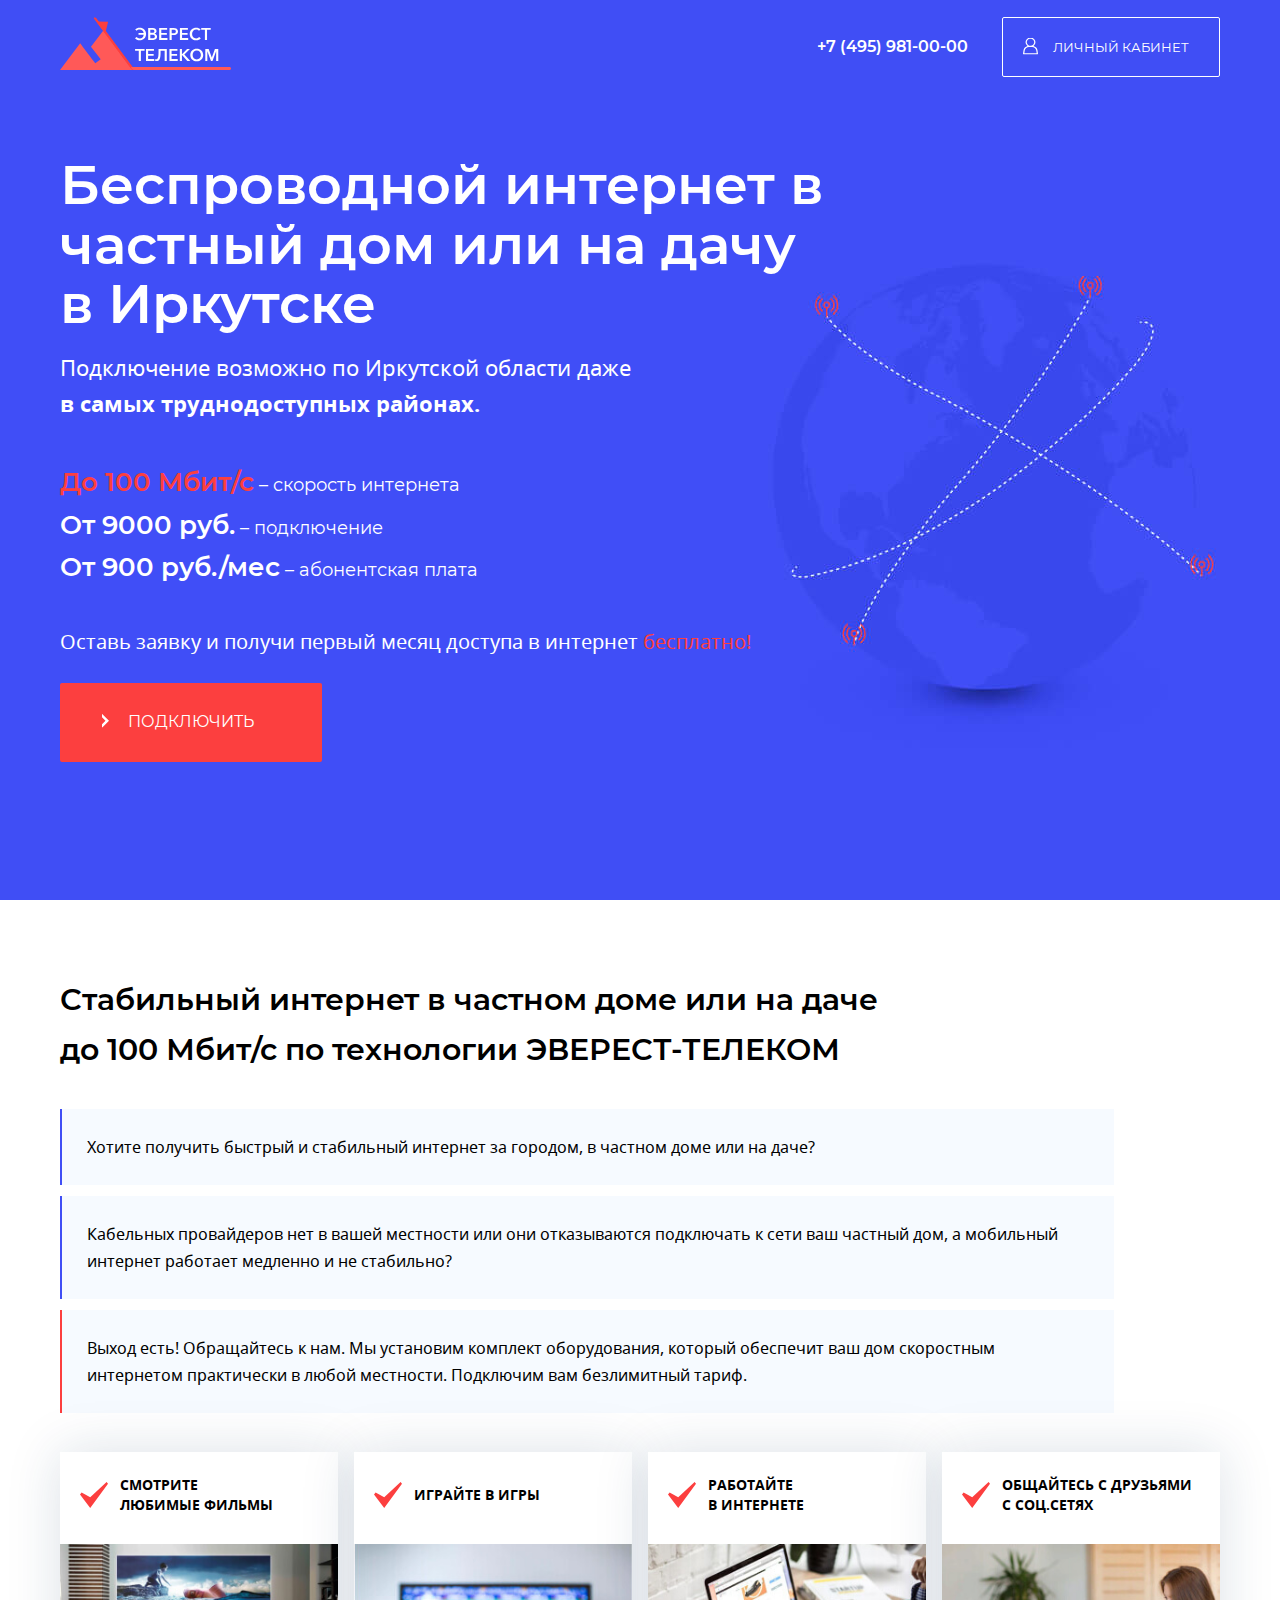
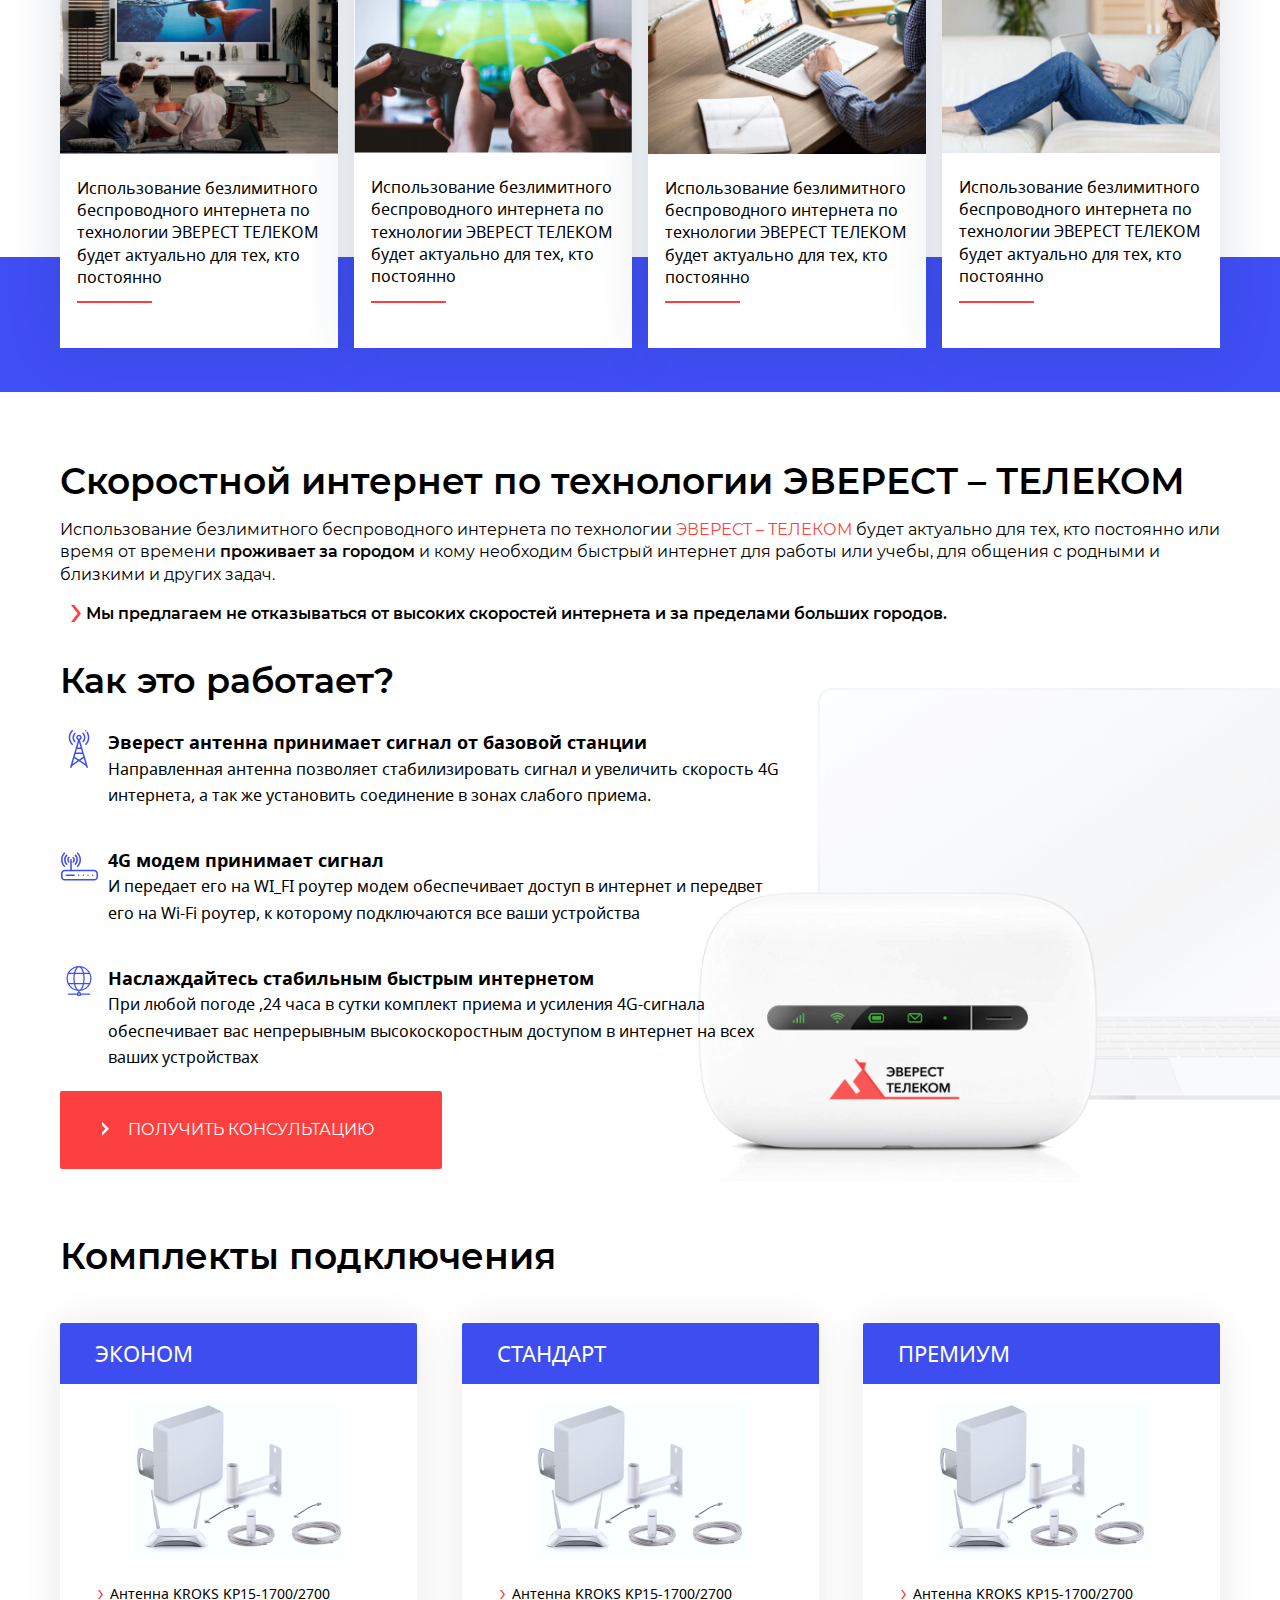
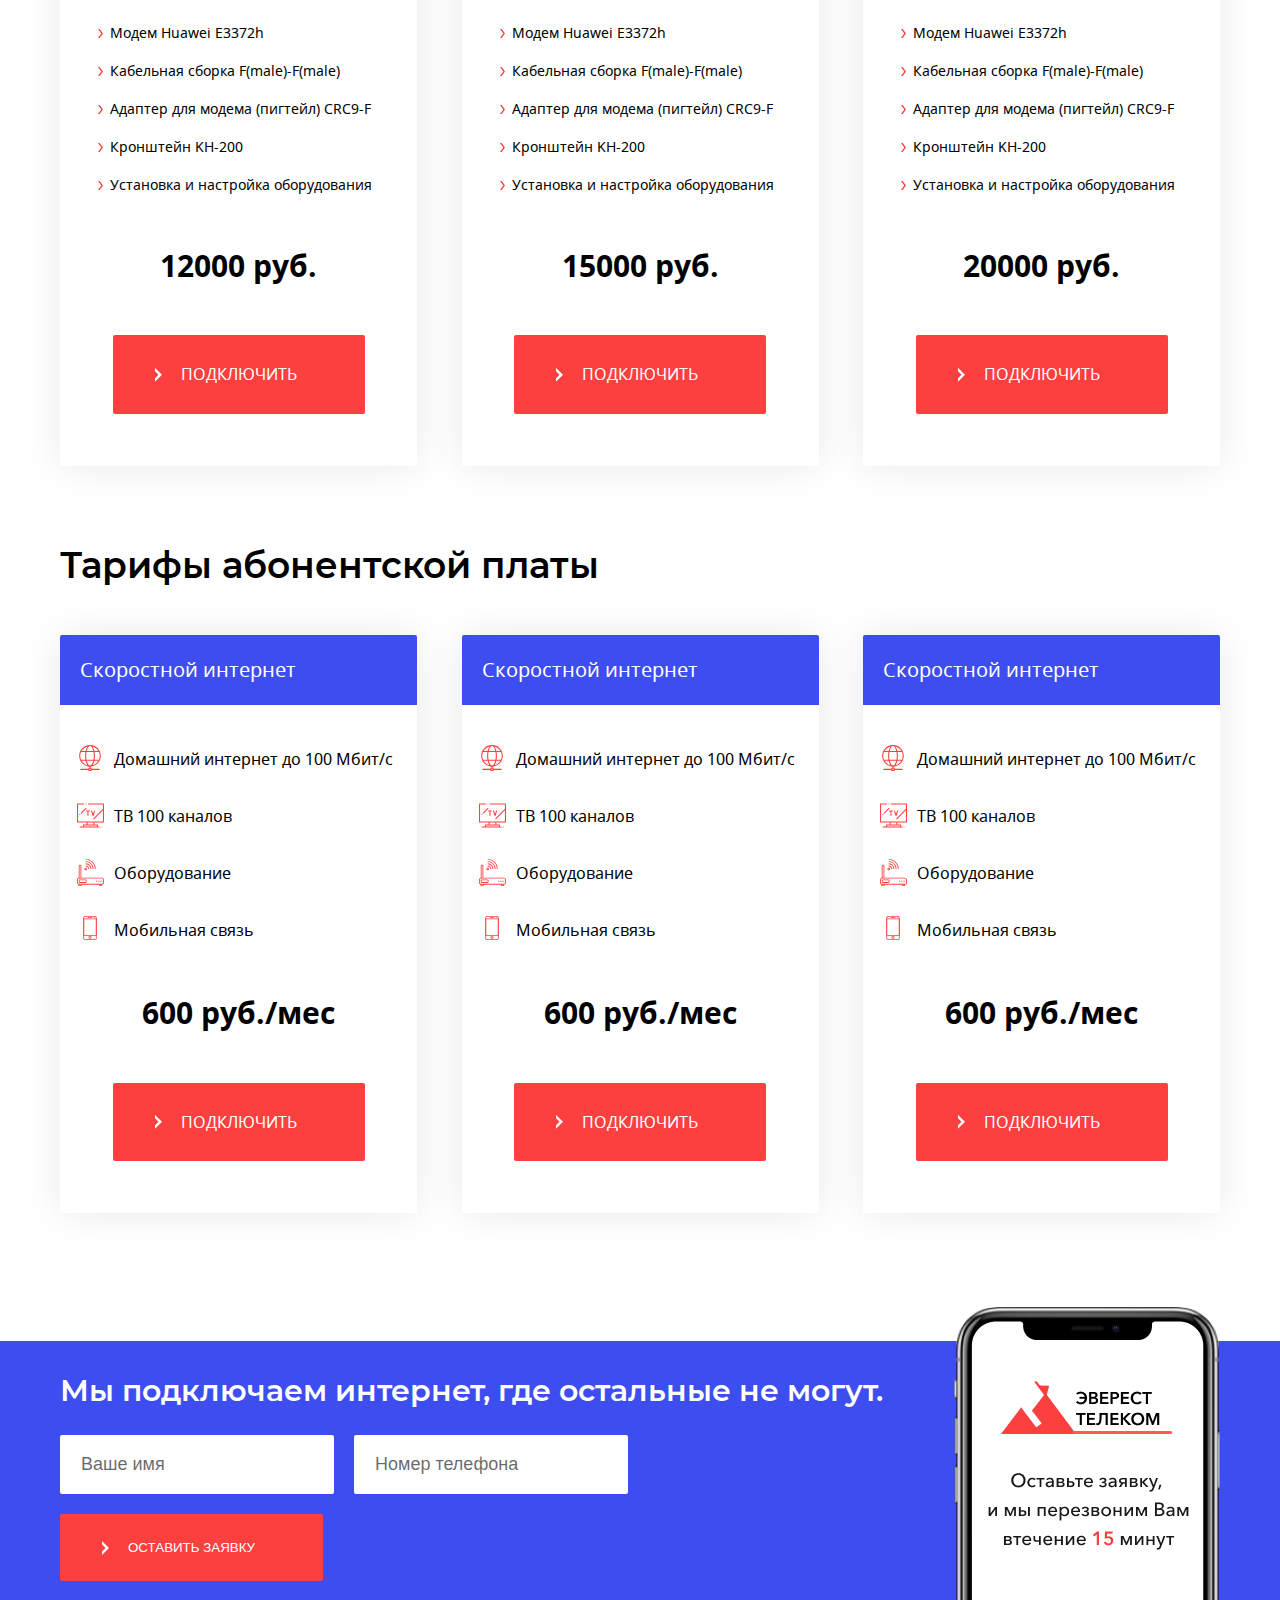
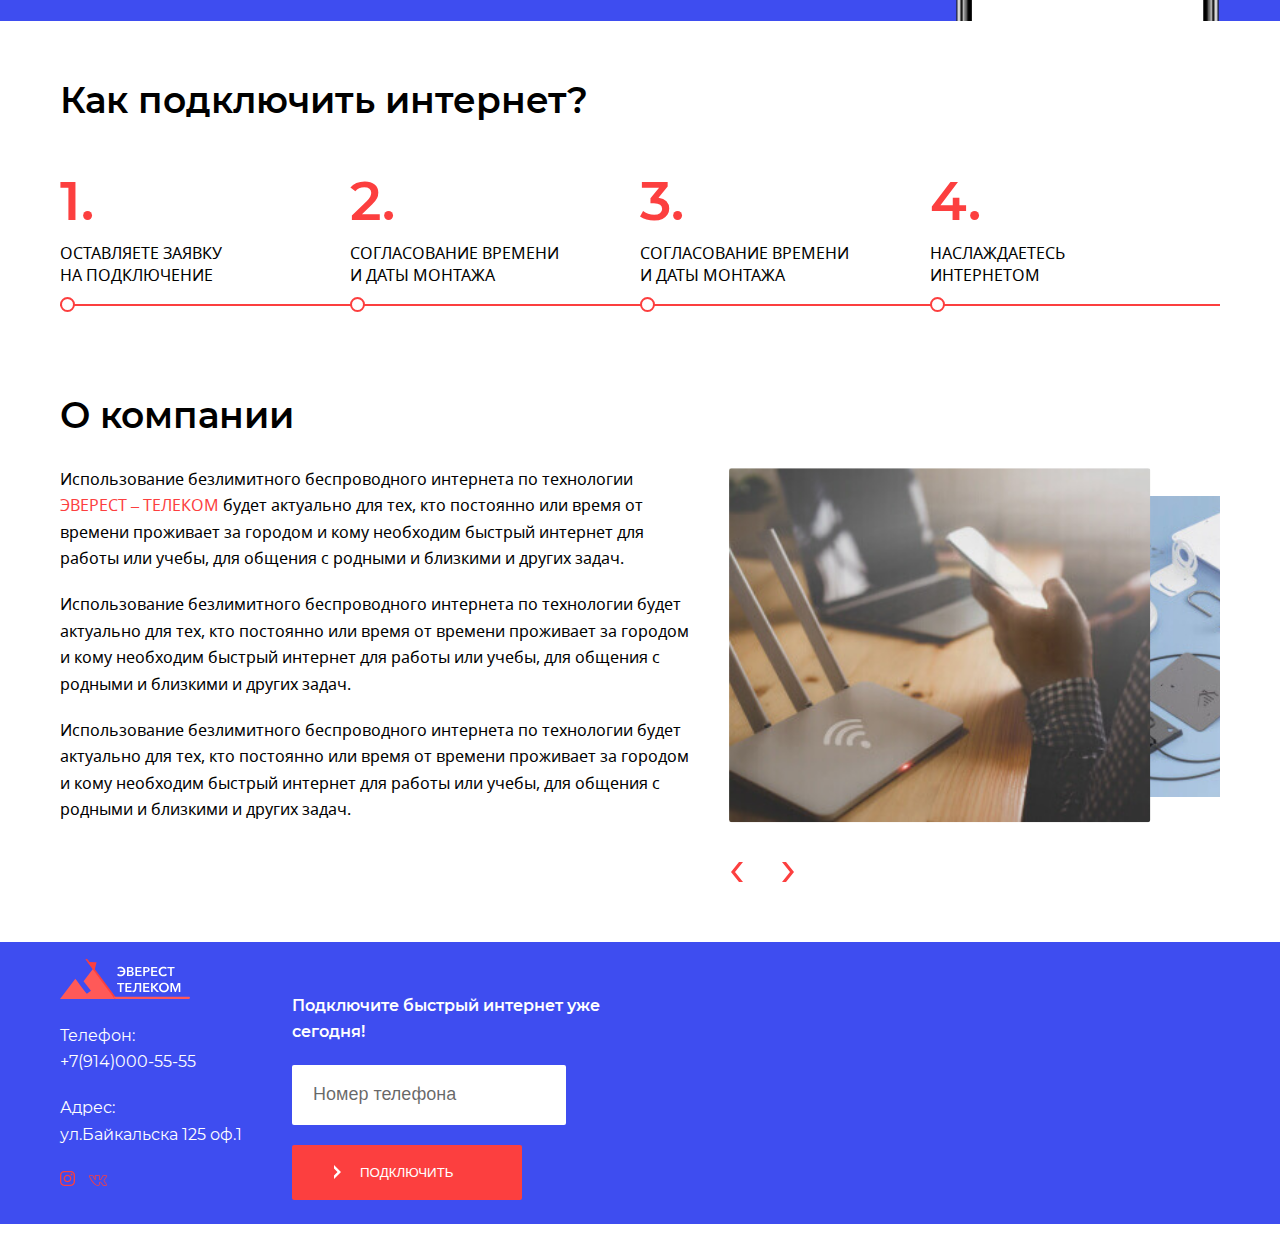
==== commit 07eee325: "main" ====
--- a/index.html
+++ b/index.html
@@ -64,7 +64,7 @@
 			</div>
 
 			<div class="wrapper__link">
-				<a href="#" class="link link-red">ПОДКЛЮЧИТЬ</a>
+				<a href="#popup-contacts-form" class="link link-red popup-trigger">ПОДКЛЮЧИТЬ</a>
 			</div>
 		</div>
 	</section>
@@ -72,7 +72,7 @@
 	<section class="benefits section">
 		<div class="container">
 
-			<h2 class="benefits__title base-title">
+			<h2 class="benefits__title title-base">
 				Стабильный интернет в частном доме или на даче <span class="color-red">до 100 Мбит/с</span> по технологии ЭВЕРЕСТ-ТЕЛЕКОМ
 			</h2>
 
@@ -164,7 +164,7 @@
 	<section class="how-it-works section">
 		<div class="container">
 
-			<h2 class="how-it-works__title base-title">Скоростной интернет по технологии ЭВЕРЕСТ – ТЕЛЕКОМ</h2>
+			<h2 class="how-it-works__title title-base">Скоростной интернет по технологии ЭВЕРЕСТ – ТЕЛЕКОМ</h2>
 
 			<div class="how-it-works__text">
 				Использование безлимитного беспроводного интернета по технологии <span class="color-red">ЭВЕРЕСТ – ТЕЛЕКОМ</span> будет актуально для тех, кто постоянно или время от времени <span class="font-bold">проживает за городом</span> и кому необходим быстрый интернет для работы или учебы, для общения с родными и близкими и других задач. 
@@ -225,7 +225,7 @@
 			</div>
 
 			<div class="wrapper__link">
-				<a href="" class="link link-red">ПОЛУЧИТЬ КОНСУЛЬТАЦИЮ</a>
+				<a href="#popup-contacts-form" class="link link-red popup-trigger">ПОЛУЧИТЬ КОНСУЛЬТАЦИЮ</a>
 			</div>
 
 		</div>
@@ -234,7 +234,7 @@
 	<section class="connection section">
 		<div class="container">
 
-			<h2 class="connection__title base-title">Комплекты подключения</h2>
+			<h2 class="connection__title title-base">Комплекты подключения</h2>
 
 			<div class="sales">
 				<div class="sales__wrapper flex flex-space-between flex-align-stretch flex-mobile-column">
@@ -258,7 +258,7 @@
 							12000 руб.
 						</div>
 						<div class="sale-item__link wrapper__link">
-							<a href="#" class="link link-red">ПОДКЛЮЧИТЬ</a>
+							<a href="#popup-contacts-form" class="link link-red popup-trigger">ПОДКЛЮЧИТЬ</a>
 						</div>
 					</div>
 
@@ -281,7 +281,7 @@
 							15000 руб.
 						</div>
 						<div class="sale-item__link wrapper__link">
-							<a href="#" class="link link-red">ПОДКЛЮЧИТЬ</a>
+							<a href="#popup-contacts-form" class="link link-red popup-trigger">ПОДКЛЮЧИТЬ</a>
 						</div>
 					</div>
 
@@ -304,7 +304,7 @@
 							20000 руб.
 						</div>
 						<div class="sale-item__link wrapper__link">
-							<a href="#" class="link link-red">ПОДКЛЮЧИТЬ</a>
+							<a href="#popup-contacts-form" class="link link-red popup-trigger">ПОДКЛЮЧИТЬ</a>
 						</div>
 					</div>
 
@@ -317,7 +317,7 @@
 	<section class="rate section">
 		<div class="container">
 
-			<h2 class="rate__title base-title">Тарифы абонентской платы</h2>
+			<h2 class="rate__title title-base">Тарифы абонентской платы</h2>
 
 			<div class="sales">
 				<div class="sales__wrapper flex flex-space-between flex-align-stretch flex-mobile-column">
@@ -369,7 +369,7 @@
 							600 руб./мес
 						</div>
 						<div class="sale-item__link wrapper__link">
-							<a href="#" class="link link-red">ПОДКЛЮЧИТЬ</a>
+							<a href="#popup-contacts-form" class="link link-red popup-trigger">ПОДКЛЮЧИТЬ</a>
 						</div>
 					</div>
 
@@ -420,7 +420,7 @@
 							600 руб./мес
 						</div>
 						<div class="sale-item__link wrapper__link">
-							<a href="#" class="link link-red">ПОДКЛЮЧИТЬ</a>
+							<a href="#popup-contacts-form" class="link link-red popup-trigger">ПОДКЛЮЧИТЬ</a>
 						</div>
 					</div>
 
@@ -471,7 +471,7 @@
 							600 руб./мес
 						</div>
 						<div class="sale-item__link wrapper__link">
-							<a href="#" class="link link-red">ПОДКЛЮЧИТЬ</a>
+							<a href="#popup-contacts-form" class="link link-red popup-trigger">ПОДКЛЮЧИТЬ</a>
 						</div>
 					</div>
 
@@ -484,14 +484,14 @@
 	<section class="application-form section">
 		<div class="container application-form__img-anchor">
 
-			<h2 class="application-form__title base-title color-white">
+			<h2 class="application-form__title title-base color-white">
 				Мы подключаем интернет, где остальные не могут.
 			</h2>
 
 			<form class="form font-noto">
 				<div class="flex flex-mobile-column">
-					<input type="text" class="form__input" placeholder="Ваше имя">
-					<input type="text" class="form__input" placeholder="Номер телефона">
+					<input type="text" name="name" required class="form__input" placeholder="Ваше имя">
+					<input type="text" name="phone" required class="form__input" placeholder="Номер телефона">
 				</div>
 				<button type="submit" class="form__button button button-red">
 					ОСТАВИТЬ ЗАЯВКУ
@@ -508,7 +508,7 @@
 	<section class="how-connect section">
 		<div class="container">
 
-			<h2 class="how-connect__title base-title">Как подключить интернет?</h2>
+			<h2 class="how-connect__title title-base">Как подключить интернет?</h2>
 
 			<div class="timeline">
 				<div class="timeline__wrapper flex flex-space-between flex-mobile-column">
@@ -559,7 +559,7 @@
 
 			<div class="about__info">
 				
-				<h2 class="about__title base-title">О компании</h2>
+				<h2 class="about__title title-base">О компании</h2>
 
 				<p class="about__text font-noto">
 					Использование безлимитного беспроводного интернета по технологии <span class="color-red">ЭВЕРЕСТ – ТЕЛЕКОМ</span> будет актуально для тех, кто постоянно или время от времени проживает за городом и кому необходим быстрый интернет для работы или учебы, для общения с родными и близкими и других задач. 
@@ -654,11 +654,11 @@
 
 					<div class="footer__form">
 
-						<h4 class="footer__title base-title color-white">Подключите быстрый интернет уже сегодня!</h4>
+						<h4 class="footer__title title-base color-white">Подключите быстрый интернет уже сегодня!</h4>
 
 						<form class="form font-noto">
 							<div>
-								<input type="text" class="form__input" placeholder="Номер телефона">
+								<input type="text" name="phone" required class="form__input" placeholder="Номер телефона">
 							</div>
 							<button type="submit" class="form__button button button-red">
 								ПОДКЛЮЧИТЬ
@@ -678,6 +678,68 @@
 		</div>
 	</footer>
 
+	<div class="popup popup-contacts font-noto" id="popup-contacts-form">
+		<div class="popup__wrapper">
+
+			<div class="popup__logo">
+				<object
+					type="image/svg+xml"
+					data="img/logo.svg">
+					<img src="img/logo.png" alt="Logo">
+				</object>
+			</div>
+			<div class="popup__title font-bold">
+				Укажите Ваш телефон
+			</div>
+
+			<div class="popup__text">
+				И наши специалисты свяжутся с вами в ближайшее время
+			</div>
+
+			<form class="popup__form form form-white">
+				<div class="form__block form__block-name flex">
+					<input type="text" required name="name" class="form__input" placeholder="Ваше имя">
+				</div>
+				<div class="form__block form__block-phone flex">
+					<input type="text" required name="phone" class="form__input" placeholder="Номер телефона">
+				</div>
+				<div class="form__privacy">
+					<input type="checkbox" required class="form__checkbox form__checkbox-privacy" name="privacy" id="privacy">
+					<a href="#" class="form__link">С условиями ознакомлен и согласен</a>
+				</div>
+				<button type="submit" class="form__button button button-red">
+					Отправить
+				</button>
+			</form>
+
+		</div>
+	</div>
+
+	<div class="popup popup-success font-noto" id="popup-success-massage">
+		<div class="popup__wrapper">
+
+			<div class="popup__logo">
+				<object
+					type="image/svg+xml"
+					data="img/logo.svg">
+					<img src="img/logo.png" alt="Logo">
+				</object>
+			</div>
+			<div class="popup__title font-bold">
+				Спасибо!
+			</div>
+
+			<div class="popup__text">
+				Наши специалисты свяжутся с Вами в ближайшее время
+			</div>
+
+			<button class="popup__close">
+				<img src="img/popup/close.svg" alt="Close">
+			</button>
+
+		</div>
+	</div>
+
 	<script src="js/scripts.min.js"></script>
 
 </body>
--- a/css/main.min.css
+++ b/css/main.min.css
@@ -1 +1 @@
-@font-face{font-family:Montserrat;font-weight:400;font-style:normal;src:url(../fonts/Montserrat/Montserrat-Regular.eot);src:url(../fonts/Montserrat/Montserrat-Regular.eot?#iefix) format("embedded-opentype"),url(../fonts/Montserrat/Montserrat-Regular.woff) format("woff"),url(../fonts/Montserrat/Montserrat-Regular.ttf) format("truetype")}@font-face{font-family:Montserrat;font-weight:600;font-style:normal;src:url(../fonts/Montserrat/Montserrat-SemiBold.eot);src:url(../fonts/Montserrat/Montserrat-SemiBold.eot?#iefix) format("embedded-opentype"),url(../fonts/Montserrat/Montserrat-SemiBold.woff) format("woff"),url(../fonts/Montserrat/Montserrat-SemiBold.ttf) format("truetype")}@font-face{font-family:Noto_Sans;font-weight:400;font-style:normal;src:url(../fonts/Noto_Sans/NotoSans-Regular.eot);src:url(../fonts/Noto_Sans/NotoSans-Regular.eot?#iefix) format("embedded-opentype"),url(../fonts/Noto_Sans/NotoSans-Regular.woff) format("woff"),url(../fonts/Noto_Sans/NotoSans-Regular.ttf) format("truetype")}@font-face{font-family:Noto_Sans;font-weight:700;font-style:normal;src:url(../fonts/Noto_Sans/NotoSans-Bold.eot);src:url(../fonts/Noto_Sans/NotoSans-Bold.eot?#iefix) format("embedded-opentype"),url(../fonts/Noto_Sans/NotoSans-Bold.woff) format("woff"),url(../fonts/Noto_Sans/NotoSans-Bold.ttf) format("truetype")}::-webkit-input-placeholder{color:#666}::-moz-placeholder{color:#666}:-ms-input-placeholder{color:#666}::-ms-input-placeholder{color:#666}::placeholder{color:#666}::-moz-selection{background-color:#ff4d4c;color:#fff}::selection{background-color:#ff4d4c;color:#fff}body{font-size:16px;min-width:320px;position:relative;line-height:1.65;font-family:Montserrat,sans-serif;overflow-x:hidden;padding:0;margin:0;color:#000}body input,body textarea{border:#666 1px solid;outline:0}body input:focus:required:invalid,body textarea:focus:required:invalid{border-color:red}body input:required:valid,body textarea:required:valid{border-color:green}.img-responsive{display:block;max-width:100%;height:auto}.img-responsive.img-width{width:100%}*{-webkit-box-sizing:border-box;box-sizing:border-box}.text-center{text-align:center}b,strong{font-weight:700}h1,h2,h3,h4,h5,p{margin:0;padding:0}.container{max-width:1280px;padding:0 60px;margin:auto}.font-bold{font-weight:700}.font-noto{font-family:Noto_Sans}.flex{display:-webkit-box;display:-webkit-flex;display:-ms-flexbox;display:flex}.flex-column{-webkit-box-orient:vertical;-webkit-box-direction:normal;-webkit-flex-direction:column;-ms-flex-direction:column;flex-direction:column}.flex-space-between{-webkit-box-orient:horizontal;-webkit-box-direction:normal;-webkit-flex-direction:row;-ms-flex-direction:row;flex-direction:row;-webkit-box-pack:justify;-webkit-justify-content:space-between;-ms-flex-pack:justify;justify-content:space-between}.flex-align-stretch{-webkit-box-align:stretch;-webkit-align-items:stretch;-ms-flex-align:stretch;align-items:stretch}.flex-align-bottom{-webkit-box-align:end;-webkit-align-items:flex-end;-ms-flex-align:end;align-items:flex-end}.flex-align-center{-webkit-box-align:center;-webkit-align-items:center;-ms-flex-align:center;align-items:center}.flex-wrap{-webkit-flex-wrap:wrap;-ms-flex-wrap:wrap;flex-wrap:wrap}.section{padding:30px 0}.section:first-of-type{padding:60px 0 30px 0}.section:only-of-type{padding:60px 0}.base-title{color:#000;font-weight:600;font-size:1.5em;line-height:1.5;padding:0;margin:0}.page-account__title{margin-bottom:35px}.line-decorate{margin-left:26px;position:relative;display:inline-block}.line-decorate:before{content:url(../img/line-decorate.svg);width:10px;height:17px;position:absolute;left:-5px;top:3px;-webkit-transform:translateX(-100%);-ms-transform:translateX(-100%);transform:translateX(-100%)}.link{-webkit-transition:.2s;-o-transition:.2s;transition:.2s;padding:24px 66px;display:inline-block;text-decoration:none;text-transform:uppercase;border:2px solid transparent;border-radius:2px;position:relative;outline:0}.link:before{content:url(../img/link-before.svg);position:absolute;height:14px;width:7px;-webkit-transition:.2s;-o-transition:.2s;transition:.2s;top:50%;left:40px;-webkit-transform:translateY(-87%);-ms-transform:translateY(-87%);transform:translateY(-87%)}.link:focus,.link:hover{background-color:transparent}.link:focus:before,.link:hover:before{opacity:0}.link-red{background-color:#fc3f3f;color:#fff}.link-red:focus,.link-red:hover{border:2px solid #fc3f3f;color:#fc3f3f}.link-account{padding:21px 30px 21px 50px;border:1px solid;border-radius:2px;text-decoration:none;line-height:1;font-size:.8125em;position:relative;-webkit-transition:.2s;-o-transition:.2s;transition:.2s}.link-account:before{content:url(../img/profile.svg);position:absolute;top:50%;left:20px;-webkit-transform:translateY(-50%);-ms-transform:translateY(-50%);transform:translateY(-50%)}.link-white{background-color:transparent;color:#fff;border-color:#fff}.link-white:focus,.link-white:hover{background-color:#fc3f3f;border-color:#fc3f3f}.button{-webkit-transition:.2s;-o-transition:.2s;transition:.2s;padding:24px 66px;display:inline-block;border:2px solid transparent;cursor:pointer;border-radius:2px;position:relative;outline:0}.button:focus,.button:hover{background-color:transparent}.button:focus:before,.button:hover:before{opacity:0}.button:before{content:url(../img/link-before.svg);position:absolute;height:14px;width:7px;top:50%;left:40px;-webkit-transform:translateY(-50%);-ms-transform:translateY(-50%);transform:translateY(-50%)}.button-red{background-color:#fc3f3f;color:#fff}.button-red:focus,.button-red:hover{border:2px solid #fc3f3f;color:#fc3f3f}.button-blue{background-color:#404ef5;color:#fff}.button-blue:focus,.button-blue:hover{border:2px solid #404ef5;color:#404ef5}.color-red{color:#fc3f3f}.color-white{color:#fff}.color-blue{color:#404ef5}.border{border:1px solid;border-radius:2px}.border-grey{border-color:#dee2ff}img,object{max-width:100%}.header{padding-top:15px;padding-bottom:18px}.header__logo{-webkit-flex-shrink:0;-ms-flex-negative:0;flex-shrink:0}.header__menu{width:100%;margin-left:110px;margin-right:100px}.header__profile{-webkit-flex-shrink:0;-ms-flex-negative:0;flex-shrink:0}.header-blue{background-color:#3e4df0;color:#fff}.menu__list{padding:0}.menu__item{display:inline-block}.menu__link{text-decoration:none;position:relative;padding-left:10px;color:#fff;font-size:.75em;text-transform:uppercase}.menu__link:before{content:url(../img/header/header-arrow.svg);position:absolute;left:0;top:50%;-webkit-transform:translateY(-50%);-ms-transform:translateY(-50%);transform:translateY(-50%);width:6px;height:16px}.menu__link:after{content:"";position:absolute;height:1px;width:100%;background-color:#fff;left:0;right:0;bottom:-2px}.menu-blue .menu__link{color:#fff}.menu-blue .menu__link:focus,.menu-blue .menu__link:hover{color:#fc3f3f}.menu-blue .menu__link:focus:before,.menu-blue .menu__link:hover:before{content:url(../img/header/header-arrow-active.svg)}.menu-blue .menu__link:focus:after,.menu-blue .menu__link:hover:after{background-color:#fc3f3f}.menu-blue .menu__link-active{color:#fc3f3f}.menu-blue .menu__link-active:before{content:url(../img/header/header-arrow-active.svg)}.menu-blue .menu__link-active:after{background-color:#fc3f3f}.profile{padding-left:20px;font-size:1em;line-height:1.3}.profile__block{position:relative;display:inline-block}.profile__block:before{position:absolute;left:-6px;-webkit-transform:translateX(-100%);-ms-transform:translateX(-100%);transform:translateX(-100%)}.profile__name:before{content:url(../img/profile-red.svg)}.profile__balance:before{content:url(../img/balance.svg);left:-5px}.home{background-color:#404ef5;padding:0 0 60px 0;color:#fff;background-repeat:no-repeat;background-position:center right;background-size:100%;min-height:100vh}.home:first-of-type{padding:0 0 60px 0}.home__link{margin-right:30px}.home__link:last-of-type{margin-right:0}.home__phone{font-size:1em;color:#fff;text-decoration:none;font-weight:600;-webkit-transition:.2s;-o-transition:.2s;transition:.2s}.home__phone:hover{color:#fc3f3f}.home__title{font-size:3.375em;font-weight:600;max-width:770px;line-height:1.1;margin:60px 0 0 0}.home__text{max-width:573px;font-size:1.375em;margin:14px 0 40px 0;padding:0}.home__speed{font-size:1.125em;font-weight:400}.home__speed-number{font-size:1.437em;font-weight:600}.home__offer{font-size:1.25em;margin-top:40px;margin-bottom:28px;line-height:1.3}.benefits{padding:75px 0 44px 0;position:relative}.benefits:after{content:"";position:absolute;height:135px;width:100%;left:0;bottom:0;right:0;background-color:#404ef5;z-index:-1}.benefits__title{max-width:850px;margin-bottom:35px;font-size:1.875em}.benefits-wrapper{margin-top:39px}.benefits .color-red{color:#000}.quote{background-color:#f6faff;padding:25px;border-left:2px solid;border-color:#404ef5;margin:11px 0;max-width:1054px}.quote__block{margin-bottom:12px}.quote__block:last-of-type{margin-bottom:0}.border-red{border-color:#fc3f3f}.benefit-card{max-width:298px;width:24%;padding:19px 0 60px 0;background-color:#fff;-webkit-box-shadow:0 0 50px rgba(20,57,96,.15);box-shadow:0 0 50px rgba(20,57,96,.15);position:relative}.benefit-card:after{content:"";position:absolute;height:2px;width:75px;bottom:45px;left:17px;background-color:#fc3f3f}.benefit-card__title{font-size:1em;color:#000;margin-left:60px;margin-right:17px;position:relative;line-height:1.4;min-height:48px;text-transform:uppercase}.benefit-card__title:before{content:url(../img/benefit-card-tick.svg);position:absolute;width:28px;height:26px;left:-12px;top:50%;-webkit-transform:translateX(-100%) translateY(-50%);-ms-transform:translateX(-100%) translateY(-50%);transform:translateX(-100%) translateY(-50%)}.benefit-card__img-wrapper{margin:25px 0 15px 0}.benefit-card__img{max-height:225px;width:100%}.benefit-card__text{padding:0 17px;font-size:1em;line-height:1.4;position:relative}.how-it-works{background-repeat:no-repeat;padding:60px 0;background-size:50%;background-position:100% 92%;background-image:url(../img/how-it-work/background.png)}.how-it-works__title{margin-bottom:7px;font-size:2.25em}.how-it-works__text{margin-bottom:15px;line-height:1.4}.how-it-works__subtitle{margin-top:25px;font-size:1.875em}.hidden{display:none}.hardware__item{padding:20px 0;max-width:730px}.hardware__title{font-size:1.125em;line-height:1.4}.hardware__icon{-webkit-flex-shrink:0;-ms-flex-negative:0;flex-shrink:0;margin-right:10px;width:38px;text-align:center}.connection{padding:0 0 30px 0}.connection__title{font-size:2.25em;line-height:1.5}.sales__wrapper{padding:40px 0}.sale-item{background:#fff;-webkit-box-shadow:0 0 40px rgba(0,0,0,.09);box-shadow:0 0 40px rgba(0,0,0,.09);max-width:357px;width:32%;text-align:center;overflow:hidden;border-top-left-radius:2px;border-top-right-radius:2px;padding-bottom:52px}.sale-item__title{text-align:left;padding:14px 35px;background-color:#3e4df0;font-size:1.375em;color:#fff;text-transform:uppercase;line-height:1.5;font-weight:500}.sale-item__img-wrapper{max-width:214px;margin:20px auto 10px auto}.sale-item__list{padding:0 40px}.sale-item__price{font-weight:600;font-size:1.875em;line-height:2.3125em;margin:35px 0}.list-bullet{text-align:left}.list-bullet__item{font-size:.875em;display:block;position:relative;margin:15px 0 15px 10px}.list-bullet__item:before{content:url(../img/bullet.svg);width:5px;height:9px;position:absolute;left:-7px;top:0;-webkit-transform:translateX(-100%);-ms-transform:translateX(-100%);transform:translateX(-100%)}.list-icon{text-align:left;font-size:1em;padding:0 17px}.list-icon__item{margin:30px 0}.list-icon__icon{-webkit-flex-shrink:0;-ms-flex-negative:0;flex-shrink:0;width:27px;height:27px;margin-right:10px}.rate{padding:0 0 88px 0}.rate__title{font-size:2.25em}.rate .sale-item__title{margin-bottom:40px;font-size:1.25em;padding:20px;text-transform:none}.application-form{padding:0;background-color:#3e4df0}.application-form__img-anchor{padding-top:25px;padding-bottom:40px;position:relative}.application-form__title{margin-bottom:19px;font-size:1.9em;max-width:80%}.application-form__img-wrapper{position:absolute;bottom:0;right:60px;max-width:266px;max-height:314px}.form__subtitle{display:block;font-weight:700;margin-bottom:18px}.form__radio-wrapper{border-bottom:1px dashed #dee2ff;padding:13px 0;max-width:350px}.form__label{cursor:pointer}.form__input{background-color:#fff;font-size:1.125em;padding:17px 21px;line-height:1.4;border-radius:2px;border:none;margin-right:20px;margin-bottom:20px}.form__input::-webkit-input-placeholder{color:rgba(0,0,0,.6)}.form__input::-moz-placeholder{color:rgba(0,0,0,.6)}.form__input:-ms-input-placeholder{color:rgba(0,0,0,.6)}.form__input::-ms-input-placeholder{color:rgba(0,0,0,.6)}.form__input::placeholder{color:rgba(0,0,0,.6)}.form__input-radio{margin:0 10px 0 0;position:relative;cursor:pointer}.form__input-radio:before{content:"";border:1px solid #404ef5;border-radius:50%;width:14px;height:14px;position:absolute;background-color:#fff;top:50%;left:50%;-webkit-transform:translateY(-50%) translateX(-50%);-ms-transform:translateY(-50%) translateX(-50%);transform:translateY(-50%) translateX(-50%)}.form__input-radio:after{content:"";border-radius:50%;position:absolute;width:0;height:0;background-color:#404ef5;top:50%;left:50%;-webkit-transform:translateY(-50%) translateX(-50%);-ms-transform:translateY(-50%) translateX(-50%);transform:translateY(-50%) translateX(-50%)}.form__input-radio:checked:after{width:12px;height:12px}.form__input[type=number]{-moz-appearance:textfield}.form__input[type=number]::-webkit-inner-spin-button,.form__input[type=number]::-webkit-outer-spin-button{-webkit-appearance:none}.form-white .form__input{background-color:#f7f8ff;color:#000}.form-white .form__input::-webkit-input-placeholder{color:#000}.form-white .form__input::-moz-placeholder{color:#000}.form-white .form__input:-ms-input-placeholder{color:#000}.form-white .form__input::-ms-input-placeholder{color:#000}.form-white .form__input::placeholder{color:#000}.how-connect{padding:50px 0}.how-connect__title{margin-bottom:30px;font-size:2.25em}.timeline{position:relative}.timeline:after{content:"";position:absolute;height:2px;width:100%;left:0;right:0;bottom:0;background-color:#fc3f3f;z-index:1}.timeline__item{position:relative;padding-bottom:20px;width:25%}.timeline__item:after{content:"";position:absolute;width:11px;height:11px;background-color:#fff;border-radius:50%;border:2px solid #fc3f3f;bottom:0;left:0;z-index:2;-webkit-transform:translateY(6px);-ms-transform:translateY(6px);transform:translateY(6px)}.timeline__number{font-size:3.375em;line-height:1.5;margin-bottom:0}.timeline__text{font-size:1em;line-height:1.4;text-transform:uppercase}.about{padding-top:30px;padding-bottom:100px}.about__info{width:55%}.about__title{font-size:2.25em;margin-bottom:20px}.about__text{margin:20px 0}.about__slider{width:45%;margin-top:40px}.about .slider__item{max-width:357px}.footer{background-color:#3e4df0;margin-bottom:30px;position:relative}.footer__wrapper{padding-top:15px;padding-bottom:24px}.footer__iframe{width:100%;height:100%}.footer .contacts{-webkit-flex-shrink:0;-ms-flex-negative:0;flex-shrink:0;margin-top:30px;margin-right:50px}.footer__info{width:50%;margin-top:-15px}.footer__title{font-size:1em;margin-bottom:20px}.footer__logo{max-width:130px}.footer__map{position:absolute;left:50%;top:0;bottom:0;height:100%;width:50%}.footer .button{padding:18px 66px}.contacts__string{display:block}.contacts__block{margin-bottom:20px}.contacts__block:last-of-type{margin-bottom:0}.contacts__link{text-decoration:none;-webkit-transition:.2s;-o-transition:.2s;transition:.2s}.contacts__link:focus,.contacts__link:hover{color:#fc3f3f}.contacts__link-social{margin-right:10px}.slider__surface{position:relative;overflow:hidden;height:100%}.slider__wrapper{display:-webkit-box;display:-webkit-flex;display:-ms-flexbox;display:flex;-webkit-box-orient:horizontal;-webkit-box-direction:normal;-webkit-flex-direction:row;-ms-flex-direction:row;flex-direction:row;-webkit-box-align:center;-webkit-align-items:center;-ms-flex-align:center;align-items:center;position:absolute;margin-top:70px;margin-bottom:20px}.slider__item{-webkit-flex-shrink:0;-ms-flex-negative:0;flex-shrink:0;max-width:70%;width:100%;-webkit-transform:scale(1);-ms-transform:scale(1);transform:scale(1);z-index:-1;margin-right:10px;text-align:center;outline:0}.slider__item img{max-height:100%;border-radius:2px;width:100%}.slider__item-active{z-index:2;margin-right:0;-webkit-transform:scale(1.18) translateX(15%);-ms-transform:scale(1.18) translateX(15%);transform:scale(1.18) translateX(15%)}.slider__controller{margin-top:20px;margin-left:33px}.slider__arrow{border:none;width:12px;padding:0;height:20px;background-color:transparent;outline:0;cursor:pointer}.slider__arrow-prev{-webkit-transform:rotate(-180deg);-ms-transform:rotate(-180deg);transform:rotate(-180deg);margin-right:35px}.payments__table{max-width:940px}.payments .quote{max-width:940px;margin-top:30px}.payment-table{text-align:left;width:100%}.payment-table__item{padding:15px 10px 15px 0;border-bottom:1px dashed #dee2ff}.payment-table__title{font-size:1em;line-height:1.3}.refill__form{padding:30px 40px 65px 40px;width:49%}.refill__form .form__button{margin-top:40px}.refill__banner{background-color:#c4c4c4;width:49%;overflow:hidden;border-radius:2px}.user-card .quote{padding:20px 40px;margin:20px 0}.support__cash-flow{width:64%}.support__user-card{width:34%}.support .quote{margin:0;border-left:none;padding:0 25px;font-size:.875em}.support .quote__block:first-of-type{padding-top:20px}.support .quote__block:last-of-type{padding-bottom:20px;border-bottom:1px dashed #dee2ff}.support .quote:last-of-type .quote__block:last-of-type{border-bottom:none}.home{background-image:url(../img/home/1920.png)}@media (max-width:1280px){.home{background-image:url(../img/home/1280.jpg)}.benefit-card__title{font-size:.875em}}@media (max-width:1199.98px){.home{background-image:url(../img/home/1100.jpg)}.benefit-card__title{font-size:.75em}.header__menu{margin-left:50px;margin-right:50px}}@media (max-width:959.98px){.section{padding:15px 0}.section:first-of-type{padding:30px 0 15px 0}.hidden-tablet{display:none}.flex-tablet-column{-webkit-box-orient:vertical;-webkit-box-direction:normal;-webkit-flex-direction:column;-ms-flex-direction:column;flex-direction:column}.flex-tablet-wrap{-webkit-flex-wrap:wrap;-ms-flex-wrap:wrap;flex-wrap:wrap}.container{padding:0 35px}.link-account{padding:15px 20px 15px 35px}.link-account:before{left:15px}.wrapper__link .link{font-size:.9375em}.wrapper__link .link:before{-webkit-transform:translateY(-80%);-ms-transform:translateY(-80%);transform:translateY(-80%)}.header__menu{margin-left:25px;margin-right:20px}.header__profile{text-align:right;-webkit-box-align:end;-webkit-align-items:flex-end;-ms-flex-align:end;align-items:flex-end}.home{background-image:url(../img/home/768.jpg);padding:16px 0 50px 0}.home__title{font-size:2.5em;margin-top:30px}.home__text{font-size:1.5em;margin:10px 0 25px 0}.home__speed{font-size:1.25em}.home__speed-number{font-size:1.375em}.home__offer{margin-top:30px}.benefits{padding:50px 0 20px 0}.benefits:after{height:100px}.benefits__title{margin-bottom:30px;font-size:1.375em}.quote{padding:15px;font-size:1em;margin:15px 0}.benefits-wrapper{-webkit-box-pack:center;-webkit-justify-content:center;-ms-flex-pack:center;justify-content:center}.benefit-card{width:49%;max-width:307px;padding:13px 0 55px 0;margin:0 10px 15px 10px}.benefit-card:after{bottom:32px}.benefit-card__title{font-size:1em}.benefit-card__text{font-size:1.125em}.line-decorate{margin-left:13px}.how-it-works{background-size:70%;background-image:url(../img/how-it-work/background-medium.png);padding:40px 0 54px 0}.how-it-works__title{margin-bottom:5px;font-size:1.375em}.how-it-works__text{margin-bottom:20px;line-height:1.35}.how-it-works__subtitle{font-size:1.375em;margin-top:16px}.hardware__item{padding:10px 0}.connection__title{font-size:1.375em}.sales__wrapper{padding:30px 0}.sale-item{max-width:215px;margin-left:auto;margin-right:auto;padding-bottom:28px}.sale-item__title{font-size:.8125em;padding:8px 11px}.sale-item__img-wrapper{max-width:125px;margin:12px auto 0 auto}.sale-item__list{padding:0 20px}.sale-item__price{line-height:1.375em;margin:22px 0;font-size:1.125em}.sale-item__link .link{padding:12px 24px}.sale-item__link .link:before{left:14px}.rate{padding:0 0 57px 0}.rate__title{font-size:1.375em}.rate__item{max-width:225px}.rate .sale-item__title{margin-bottom:25px;font-size:1em;padding:8px 15px;text-transform:none}.rate .sale-item__price{font-size:1.25em}.list-icon{font-size:.9375em;padding:0 11px}.list-icon__item{-webkit-box-align:start;-webkit-align-items:flex-start;-ms-flex-align:start;align-items:flex-start;margin:12px 0}.application-form__img-anchor{padding-top:15px;padding-bottom:20px}.application-form__title{font-size:1.25em;line-height:1.3;max-width:420px}.application-form__img-wrapper{max-width:196px;max-height:231px;right:26px}.form__label{font-size:.875em}.form__input{padding:12px 18px;max-width:225px;margin-right:15px;margin-bottom:15px}.button{padding:15px 30px 15px 40px}.button:before{left:20px}.how-connect__title{margin-bottom:15px;font-size:1.375em}.timeline__item{width:24%}.timeline__item:after{width:7px;height:7px;-webkit-transform:translateY(4px);-ms-transform:translateY(4px);transform:translateY(4px)}.timeline__number{font-size:1.75em}.timeline__text{font-size:.8em}.about__info{width:60%}.about__title{font-size:1.375em;margin-bottom:15px}.about__text{margin:15px 0;font-size:.875em}.footer__info{width:65%}.footer__map{left:67%;width:33%}.footer__logo{max-width:95px}.footer__title{font-size:.8125em;margin-top:25px}.footer .form__input{max-width:250px}.footer .contacts{margin-top:25px}.footer .button{padding:15px 30px 15px 45px}.footer .button:before{left:25px}.contacts{font-size:.8125em}.slider__wrapper{height:100%}.slider__item-active{-webkit-transform:scale(1);-ms-transform:scale(1);transform:scale(1);-webkit-box-shadow:none;box-shadow:none}.slider__controller{margin-left:0}.slider__arrow-prev{margin-right:55px}.payments__table{max-width:100%}.payments .quote{max-width:100%}.refill__form{padding:20px}.refill .form__input{padding:20px}.refill .form__button{margin-top:20px;padding:20px 30px 20px 40px}.user-card .quote{margin:10px 0;padding:20px}.support__cash-flow{width:100%}.support__user-card{margin-top:40px;width:100%}.support .quote{width:48%;padding:20px 0;border-bottom:1px dashed #dee2ff}.support .quote:nth-child(odd){margin-right:10px;margin-left:0}.support .quote:nth-child(even){margin-right:0;margin-left:10px}.support .quote__block:last-of-type{border-bottom:none}.support .quote__wrapper{display:-webkit-box;display:-webkit-flex;display:-ms-flexbox;display:flex;-webkit-flex-wrap:wrap;-ms-flex-wrap:wrap;flex-wrap:wrap;-webkit-box-align:stretch;-webkit-align-items:stretch;-ms-flex-align:stretch;align-items:stretch;padding:0 20px;background-color:#f6faff}.support .quote__wrapper:last-of-type .quote{border-bottom:none}}@media (max-width:767.98px){.support .quote{width:100%;padding:20px 5px;border-left:1px solid #404ef5;border-bottom:none;margin:10px 0}.support .quote:nth-child(odd){margin-left:0;margin-right:0}.support .quote:nth-child(even){margin-left:0;margin-right:0}.support .quote__wrapper{display:block;padding:0;background-color:transparent}.support .quote__block:first-of-type{padding-top:00px}.support .quote__block:last-of-type{padding-bottom:0}.hidden-mobile{display:none}.hidden-tablet{display:block}.border{border:none}.page-account__title{margin-bottom:20px}.payment-table .hidden-tablet{display:table-cell}.payment-table__item{padding:15px 0}.payment-table__item-date{padding-right:15px;text-align:center}.header__wrapper{-webkit-box-orient:vertical;-webkit-box-direction:normal;-webkit-flex-direction:column;-ms-flex-direction:column;flex-direction:column;-webkit-box-align:start;-webkit-align-items:flex-start;-ms-flex-align:start;align-items:flex-start}.header__menu{margin-left:0;margin-right:0;-webkit-box-ordinal-group:3;-webkit-order:2;-ms-flex-order:2;order:2}.header__profile{-webkit-box-align:start;-webkit-align-items:flex-start;-ms-flex-align:start;align-items:flex-start}.profile{margin-top:20px}.profile__block{margin-bottom:5px}.menu__list{-webkit-box-align:start;-webkit-align-items:flex-start;-ms-flex-align:start;align-items:flex-start}.menu__item{margin-bottom:10px}.menu__item:last-of-type{margin-bottom:0}.container{padding:0 15px}.link-account{padding:0 0 0 15px;border:none}.link-account:before{content:url(../img/profile-small.svg);left:0}.link-account:after{content:"";position:absolute;left:0;right:0;bottom:-2px;background-color:#fff;width:100%;height:1px}.flex-mobile{display:-webkit-box;display:-webkit-flex;display:-ms-flexbox;display:flex}.base-title{font-size:1.25em}.flex-mobile-column{-webkit-box-orient:vertical;-webkit-box-direction:normal;-webkit-flex-direction:column;-ms-flex-direction:column;flex-direction:column}.wrapper__link{text-align:center}.wrapper__link .link{font-size:.8125em}.wrapper__link .link:before{left:24px;-webkit-transform:translateY(-50%);-ms-transform:translateY(-50%);transform:translateY(-50%)}.header__logo{max-width:130px}.home{background-size:contain;padding:16px 0 20px 0;background-image:url(../img/home/320.jpg)}.home__header{-webkit-box-align:start;-webkit-align-items:flex-start;-ms-flex-align:start;align-items:flex-start}.home__contacts{text-align:right;padding-top:10px;display:-webkit-box;display:-webkit-flex;display:-ms-flexbox;display:flex;-webkit-box-orient:vertical;-webkit-box-direction:normal;-webkit-flex-direction:column;-ms-flex-direction:column;flex-direction:column}.home__link{display:inline-block;margin-bottom:15px;margin-right:0}.home__link:last-of-type{margin-bottom:0}.home__phone{text-decoration:underline;font-size:.93em}.home__title{font-size:1.65em;margin:20px 0 0 0}.home__text{font-size:1em;margin:8px 0 13px 0}.home__speed{font-size:.875em}.home__speed-number{font-size:1.125em}.home__offer{font-size:.89em;margin:20px 0 26px 0}.benefits{padding:20px 0 0 0}.benefits:after{display:none}.benefits__title{margin-bottom:10px}.benefits-wrapper{margin-top:35px}.benefits .color-red{color:#fc3f3f}.quote{padding:15px;line-height:1.2;margin:10px 0}.benefit-card{width:100%;margin:10px auto;padding:10px 0 35px 0}.benefit-card:after{bottom:19px}.benefit-card__img-wrapper{margin:10px 0 15px 0}.benefit-card__img{max-height:160px}.benefit-card__text{font-size:.75em}.how-it-works{background-size:42%;padding:10px 0 40px 0;background-size:100%;background-position:100% 90%}.how-it-works__title{font-size:1.5em}.how-it-works__text{font-size:.9375em;line-height:1.3}.how-it-works__subtitle{font-size:1.5em;margin-top:20px}.how-it-works .wrapper__link{margin-top:145px}.how-it-works .wrapper__link .link{padding:24px 40px}.line-decorate{font-size:.9375em}.hardware__item{display:block;padding:6.5px 0}.hardware__icon{float:left}.hardware__title{min-height:45px;font-size:.95em;display:-webkit-box;display:-webkit-flex;display:-ms-flexbox;display:flex;-webkit-box-align:center;-webkit-align-items:center;-ms-flex-align:center;align-items:center}.connection__title{font-size:1.75em}.sales__wrapper{padding:18px 0}.sale-item{max-width:289px;width:100%;padding-bottom:43px;margin-bottom:32px}.sale-item:last-of-type{margin-bottom:0}.sale-item__title{font-size:1em;padding:15px 18px}.sale-item__img-wrapper{max-width:139px;margin:20px auto 11px auto}.sale-item__list{padding:0 30px}.sale-item__price{line-height:1.8em;margin:30px 0;font-size:1.5em}.sale-item__link .link{padding:25px 45px;font-size:.8125em;line-height:1em}.sale-item__link .link:before{left:30px}.list-bullet__item{font-size:.875em}.rate{padding:0 0 36px 0}.rate__title{font-size:1.65em}.rate__item{max-width:289px;margin-left:auto;margin-right:auto}.rate .sale-item__title{margin-bottom:30px;font-size:1.125em;padding:20px 15px}.rate .sale-item__price{font-size:1.5em;margin:20px 0}.list-icon{padding:0 13px;font-size:.8em}.list-icon__item{margin:18px 0}.application-form{background-size:cover;background-repeat:no-repeat;background-position:100%;padding:16px 0 20px 0;background-image:url(../img/form/background-small.jpg)}.application-form__title{font-size:1.375em;line-height:1.5}.application-form__img-anchor{padding-top:30px;padding-bottom:50px}.application-form__img-wrapper{display:none}.form__input{max-width:none;width:100%}.button{padding:20px 30px 20px 50px}.button:before{left:30px}.timeline:after{height:100%;width:2px;left:0;top:0;bottom:0}.timeline__item{width:100%;padding-left:20px;-webkit-box-align:center;-webkit-align-items:center;-ms-flex-align:center;align-items:center;padding-bottom:0;margin-bottom:45px}.timeline__item:after{top:50%;left:0;-webkit-transform:translateY(-50%) translateX(-4px);-ms-transform:translateY(-50%) translateX(-4px);transform:translateY(-50%) translateX(-4px)}.timeline__item:last-of-type{margin-bottom:0}.timeline__number{font-size:2.875em;margin-right:5px;line-height:42px}.timeline__text{font-size:.9375em}.how-connect{padding:20px 0 30px 0}.about__info{width:100%}.about__title{font-size:1.75em}.about__text{margin:15px 0;line-height:1.35}.about__slider{width:100%}.about .slider__item{max-width:100%}.footer__logo{max-width:130px}.footer__info{width:100%;margin-top:0}.footer__map{width:100%;top:100%;left:0;max-height:319px;margin-bottom:40px}.footer__title{font-size:1.125em;margin-top:15px}.footer .contacts{margin-top:37px;font-size:.9375em}.footer .button{padding:17px 30px 17px 45px}.footer .button:before{left:25px}.slider__surface{min-height:250px}.slider__wrapper{margin-top:0;margin-bottom:0}.slider__controller{margin-top:20px;text-align:center}.slider__arrow-prev{margin-right:60px}.payments .quote{margin-top:20px}.refill__form{width:100%;padding:10px 0}.refill__banner{width:100%;margin-top:35px;height:280px}.user-card .container{padding-right:0}.user-card .quote{padding:20px 5px;font-size:.875em}}@media (min-width:960px){.hidden-desktop{display:none}}+@font-face{font-family:Montserrat;font-weight:400;font-style:normal;src:url(../fonts/Montserrat/Montserrat-Regular.eot);src:url(../fonts/Montserrat/Montserrat-Regular.eot?#iefix) format("embedded-opentype"),url(../fonts/Montserrat/Montserrat-Regular.woff) format("woff"),url(../fonts/Montserrat/Montserrat-Regular.ttf) format("truetype")}@font-face{font-family:Montserrat;font-weight:600;font-style:normal;src:url(../fonts/Montserrat/Montserrat-SemiBold.eot);src:url(../fonts/Montserrat/Montserrat-SemiBold.eot?#iefix) format("embedded-opentype"),url(../fonts/Montserrat/Montserrat-SemiBold.woff) format("woff"),url(../fonts/Montserrat/Montserrat-SemiBold.ttf) format("truetype")}@font-face{font-family:Noto_Sans;font-weight:400;font-style:normal;src:url(../fonts/Noto_Sans/NotoSans-Regular.eot);src:url(../fonts/Noto_Sans/NotoSans-Regular.eot?#iefix) format("embedded-opentype"),url(../fonts/Noto_Sans/NotoSans-Regular.woff) format("woff"),url(../fonts/Noto_Sans/NotoSans-Regular.ttf) format("truetype")}@font-face{font-family:Noto_Sans;font-weight:700;font-style:normal;src:url(../fonts/Noto_Sans/NotoSans-Bold.eot);src:url(../fonts/Noto_Sans/NotoSans-Bold.eot?#iefix) format("embedded-opentype"),url(../fonts/Noto_Sans/NotoSans-Bold.woff) format("woff"),url(../fonts/Noto_Sans/NotoSans-Bold.ttf) format("truetype")}::-webkit-input-placeholder{color:#666}::-moz-placeholder{color:#666}:-ms-input-placeholder{color:#666}::-ms-input-placeholder{color:#666}::placeholder{color:#666}::-moz-selection{background-color:#ff4d4c;color:#fff}::selection{background-color:#ff4d4c;color:#fff}body{font-size:16px;min-width:320px;position:relative;line-height:1.65;font-family:Montserrat,sans-serif;overflow-x:hidden;padding:0;margin:0;color:#000}body input,body textarea{border:#666 1px solid;outline:0}body input:focus:required:invalid,body textarea:focus:required:invalid{border-color:red}body input:required:valid,body textarea:required:valid{border-color:green}.img-responsive{display:block;max-width:100%;height:auto}.img-responsive.img-width{width:100%}*{-webkit-box-sizing:border-box;box-sizing:border-box}.text-center{text-align:center}b,strong{font-weight:700}h1,h2,h3,h4,h5,p{margin:0;padding:0}.container{max-width:1280px;padding:0 60px;margin:auto}.font-bold{font-weight:700}.font-noto{font-family:Noto_Sans}.flex{display:-webkit-box;display:-webkit-flex;display:-ms-flexbox;display:flex}.flex-column{-webkit-box-orient:vertical;-webkit-box-direction:normal;-webkit-flex-direction:column;-ms-flex-direction:column;flex-direction:column}.flex-space-between{-webkit-box-orient:horizontal;-webkit-box-direction:normal;-webkit-flex-direction:row;-ms-flex-direction:row;flex-direction:row;-webkit-box-pack:justify;-webkit-justify-content:space-between;-ms-flex-pack:justify;justify-content:space-between}.flex-align-stretch{-webkit-box-align:stretch;-webkit-align-items:stretch;-ms-flex-align:stretch;align-items:stretch}.flex-align-bottom{-webkit-box-align:end;-webkit-align-items:flex-end;-ms-flex-align:end;align-items:flex-end}.flex-align-center{-webkit-box-align:center;-webkit-align-items:center;-ms-flex-align:center;align-items:center}.flex-wrap{-webkit-flex-wrap:wrap;-ms-flex-wrap:wrap;flex-wrap:wrap}.section{padding:30px 0}.section:first-of-type{padding:60px 0 30px 0}.section:only-of-type{padding:60px 0}.base-title{color:#000;font-weight:600;font-size:1.5em;line-height:1.5;padding:0;margin:0}.page-account__title{margin-bottom:35px}.line-decorate{margin-left:26px;position:relative;display:inline-block}.line-decorate:before{content:url(../img/line-decorate.svg);width:10px;height:17px;position:absolute;left:-5px;top:3px;-webkit-transform:translateX(-100%);-ms-transform:translateX(-100%);transform:translateX(-100%)}.link{-webkit-transition:.2s;-o-transition:.2s;transition:.2s;padding:24px 66px;display:inline-block;text-decoration:none;text-transform:uppercase;border:2px solid transparent;border-radius:2px;position:relative;outline:0}.link:before{content:url(../img/link-before.svg);position:absolute;height:14px;width:7px;-webkit-transition:.2s;-o-transition:.2s;transition:.2s;top:50%;left:40px;-webkit-transform:translateY(-87%);-ms-transform:translateY(-87%);transform:translateY(-87%)}.link:focus,.link:hover{background-color:transparent}.link:focus:before,.link:hover:before{opacity:0}.link-red{background-color:#fc3f3f;color:#fff}.link-red:focus,.link-red:hover{border:2px solid #fc3f3f;color:#fc3f3f}.link-account{padding:21px 30px 21px 50px;border:1px solid;border-radius:2px;text-decoration:none;line-height:1;font-size:.8125em;position:relative;-webkit-transition:.2s;-o-transition:.2s;transition:.2s}.link-account:before{content:url(../img/profile.svg);position:absolute;top:50%;left:20px;-webkit-transform:translateY(-50%);-ms-transform:translateY(-50%);transform:translateY(-50%)}.link-white{background-color:transparent;color:#fff;border-color:#fff}.link-white:focus,.link-white:hover{background-color:#fc3f3f;border-color:#fc3f3f}.button{-webkit-transition:.2s;-o-transition:.2s;transition:.2s;padding:24px 66px;display:inline-block;border:2px solid transparent;cursor:pointer;text-transform:uppercase;border-radius:2px;position:relative;outline:0}.button:focus,.button:hover{background-color:transparent}.button:focus:before,.button:hover:before{opacity:0}.button:before{content:url(../img/link-before.svg);position:absolute;height:14px;width:7px;top:50%;left:40px;-webkit-transform:translateY(-50%);-ms-transform:translateY(-50%);transform:translateY(-50%)}.button-red{background-color:#fc3f3f;color:#fff}.button-red:focus,.button-red:hover{border:2px solid #fc3f3f;color:#fc3f3f}.button-blue{background-color:#404ef5;color:#fff}.button-blue:focus,.button-blue:hover{border:2px solid #404ef5;color:#404ef5}.color-red{color:#fc3f3f}.color-white{color:#fff}.color-blue{color:#404ef5}.border{border:1px solid;border-radius:2px}.border-grey{border-color:#dee2ff}img,object{max-width:100%}.header{padding-top:15px;padding-bottom:18px}.header__logo{-webkit-flex-shrink:0;-ms-flex-negative:0;flex-shrink:0}.header__menu{width:100%;margin-left:110px;margin-right:100px}.header__profile{-webkit-flex-shrink:0;-ms-flex-negative:0;flex-shrink:0}.header-blue{background-color:#3e4df0;color:#fff}.menu__list{padding:0}.menu__item{display:inline-block}.menu__link{text-decoration:none;position:relative;padding-left:10px;color:#fff;font-size:.75em;text-transform:uppercase}.menu__link:before{content:url(../img/header/header-arrow.svg);position:absolute;left:0;top:50%;-webkit-transform:translateY(-50%);-ms-transform:translateY(-50%);transform:translateY(-50%);width:6px;height:16px}.menu__link:after{content:"";position:absolute;height:1px;width:100%;background-color:#fff;left:0;right:0;bottom:-2px}.menu-blue .menu__link{color:#fff}.menu-blue .menu__link:focus,.menu-blue .menu__link:hover{color:#fc3f3f}.menu-blue .menu__link:focus:before,.menu-blue .menu__link:hover:before{content:url(../img/header/header-arrow-active.svg)}.menu-blue .menu__link:focus:after,.menu-blue .menu__link:hover:after{background-color:#fc3f3f}.menu-blue .menu__link-active{color:#fc3f3f}.menu-blue .menu__link-active:before{content:url(../img/header/header-arrow-active.svg)}.menu-blue .menu__link-active:after{background-color:#fc3f3f}.profile{padding-left:20px;font-size:1em;line-height:1.3}.profile__block{position:relative;display:inline-block}.profile__block:before{position:absolute;left:-6px;-webkit-transform:translateX(-100%);-ms-transform:translateX(-100%);transform:translateX(-100%)}.profile__name:before{content:url(../img/profile-red.svg)}.profile__balance:before{content:url(../img/balance.svg);left:-5px}.home{background-color:#404ef5;padding:0 0 60px 0;color:#fff;background-repeat:no-repeat;background-position:center right;background-size:100%;min-height:100vh}.home:first-of-type{padding:0 0 60px 0}.home__link{margin-right:30px}.home__link:last-of-type{margin-right:0}.home__phone{font-size:1em;color:#fff;text-decoration:none;font-weight:600;-webkit-transition:.2s;-o-transition:.2s;transition:.2s}.home__phone:hover{color:#fc3f3f}.home__title{font-size:3.375em;font-weight:600;max-width:770px;line-height:1.1;margin:60px 0 0 0}.home__text{max-width:573px;font-size:1.375em;margin:14px 0 40px 0;padding:0}.home__speed{font-size:1.125em;font-weight:400}.home__speed-number{font-size:1.437em;font-weight:600}.home__offer{font-size:1.25em;margin-top:40px;margin-bottom:28px;line-height:1.3}.benefits{padding:75px 0 44px 0;position:relative}.benefits:after{content:"";position:absolute;height:135px;width:100%;left:0;bottom:0;right:0;background-color:#404ef5;z-index:-1}.benefits__title{max-width:850px;margin-bottom:35px;font-size:1.875em}.benefits-wrapper{margin-top:39px}.benefits .color-red{color:#000}.quote{background-color:#f6faff;padding:25px;border-left:2px solid;border-color:#404ef5;margin:11px 0;max-width:1054px}.quote__block{margin-bottom:12px}.quote__block:last-of-type{margin-bottom:0}.border-red{border-color:#fc3f3f}.benefit-card{max-width:298px;width:24%;padding:19px 0 60px 0;background-color:#fff;-webkit-box-shadow:0 0 50px rgba(20,57,96,.15);box-shadow:0 0 50px rgba(20,57,96,.15);position:relative}.benefit-card:after{content:"";position:absolute;height:2px;width:75px;bottom:45px;left:17px;background-color:#fc3f3f}.benefit-card__title{font-size:1em;color:#000;margin-left:60px;margin-right:17px;position:relative;line-height:1.4;min-height:48px;text-transform:uppercase}.benefit-card__title:before{content:url(../img/benefit-card-tick.svg);position:absolute;width:28px;height:26px;left:-12px;top:50%;-webkit-transform:translateX(-100%) translateY(-50%);-ms-transform:translateX(-100%) translateY(-50%);transform:translateX(-100%) translateY(-50%)}.benefit-card__img-wrapper{margin:25px 0 15px 0}.benefit-card__img{max-height:225px;width:100%}.benefit-card__text{padding:0 17px;font-size:1em;line-height:1.4;position:relative}.how-it-works{background-repeat:no-repeat;padding:60px 0;background-size:50%;background-position:100% 92%;background-image:url(../img/how-it-work/background.png)}.how-it-works__title{margin-bottom:7px;font-size:2.25em}.how-it-works__text{margin-bottom:15px;line-height:1.4}.how-it-works__subtitle{margin-top:25px;font-size:1.875em}.hidden{display:none}.hardware__item{padding:20px 0;max-width:730px}.hardware__title{font-size:1.125em;line-height:1.4}.hardware__icon{-webkit-flex-shrink:0;-ms-flex-negative:0;flex-shrink:0;margin-right:10px;width:38px;text-align:center}.connection{padding:0 0 30px 0}.connection__title{font-size:2.25em;line-height:1.5}.sales__wrapper{padding:40px 0}.sale-item{background:#fff;-webkit-box-shadow:0 0 40px rgba(0,0,0,.09);box-shadow:0 0 40px rgba(0,0,0,.09);max-width:357px;width:32%;text-align:center;overflow:hidden;border-top-left-radius:2px;border-top-right-radius:2px;padding-bottom:52px}.sale-item__title{text-align:left;padding:14px 35px;background-color:#3e4df0;font-size:1.375em;color:#fff;text-transform:uppercase;line-height:1.5;font-weight:500}.sale-item__img-wrapper{max-width:214px;margin:20px auto 10px auto}.sale-item__list{padding:0 40px}.sale-item__price{font-weight:600;font-size:1.875em;line-height:2.3125em;margin:35px 0}.list-bullet{text-align:left}.list-bullet__item{font-size:.875em;display:block;position:relative;margin:15px 0 15px 10px}.list-bullet__item:before{content:url(../img/bullet.svg);width:5px;height:9px;position:absolute;left:-7px;top:0;-webkit-transform:translateX(-100%);-ms-transform:translateX(-100%);transform:translateX(-100%)}.list-icon{text-align:left;font-size:1em;padding:0 17px}.list-icon__item{margin:30px 0}.list-icon__icon{-webkit-flex-shrink:0;-ms-flex-negative:0;flex-shrink:0;width:27px;height:27px;margin-right:10px}.rate{padding:0 0 88px 0}.rate__title{font-size:2.25em}.rate .sale-item__title{margin-bottom:40px;font-size:1.25em;padding:20px;text-transform:none}.application-form{padding:0;background-color:#3e4df0}.application-form__img-anchor{padding-top:25px;padding-bottom:40px;position:relative}.application-form__title{margin-bottom:19px;font-size:1.9em;max-width:80%}.application-form__img-wrapper{position:absolute;bottom:0;right:60px;max-width:266px;max-height:314px}.form__subtitle{display:block;font-weight:700;margin-bottom:18px}.form__radio-wrapper{border-bottom:1px dashed #dee2ff;padding:13px 0;max-width:350px}.form__privacy{font-size:.8em;letter-spacing:.9px;margin-bottom:20px}.form__privacy .form__checkbox{margin-right:5px;margin-top:3px}.form__link{-webkit-transition:.2s;-o-transition:.2s;transition:.2s}.form__link:focus,.form__link:hover{color:#fc3f3f}.form__checkbox{position:relative}.form__checkbox:before{content:"";position:absolute;left:50%;top:50%;-webkit-transform:translateX(-50%) translateY(-50%);-ms-transform:translateX(-50%) translateY(-50%);transform:translateX(-50%) translateY(-50%);width:14px;height:15px;border:1px solid #fff;border-radius:2px;background-color:#3e4df0}.form__checkbox:after{content:url(../img/popup/tick.svg);position:absolute;opacity:0;-webkit-transform:translateX(-35%) translateY(-65%);-ms-transform:translateX(-35%) translateY(-65%);transform:translateX(-35%) translateY(-65%);left:50%;top:50%;width:14px;height:15px}.form__checkbox:checked:after{opacity:1}.form__label{cursor:pointer}.form__input{background-color:#fff;font-size:1.125em;padding:17px 21px;line-height:1.4;border-radius:2px;border:none;margin-right:20px;margin-bottom:20px}.form__input::-webkit-input-placeholder{color:rgba(0,0,0,.6)}.form__input::-moz-placeholder{color:rgba(0,0,0,.6)}.form__input:-ms-input-placeholder{color:rgba(0,0,0,.6)}.form__input::-ms-input-placeholder{color:rgba(0,0,0,.6)}.form__input::placeholder{color:rgba(0,0,0,.6)}.form__input-radio{margin:0 10px 0 0;position:relative;cursor:pointer}.form__input-radio:before{content:"";border:1px solid #404ef5;border-radius:50%;width:14px;height:14px;position:absolute;background-color:#fff;top:50%;left:50%;-webkit-transform:translateY(-50%) translateX(-50%);-ms-transform:translateY(-50%) translateX(-50%);transform:translateY(-50%) translateX(-50%)}.form__input-radio:after{content:"";border-radius:50%;position:absolute;width:0;height:0;background-color:#404ef5;top:50%;left:50%;-webkit-transform:translateY(-50%) translateX(-50%);-ms-transform:translateY(-50%) translateX(-50%);transform:translateY(-50%) translateX(-50%)}.form__input-radio:checked:after{width:12px;height:12px}.form__input[type=number]{-moz-appearance:textfield}.form__input[type=number]::-webkit-inner-spin-button,.form__input[type=number]::-webkit-outer-spin-button{-webkit-appearance:none}.form-white .form__input{background-color:#f7f8ff;color:#afaeaf}.form-white .form__input::-webkit-input-placeholder{color:#afaeaf}.form-white .form__input::-moz-placeholder{color:#afaeaf}.form-white .form__input:-ms-input-placeholder{color:#afaeaf}.form-white .form__input::-ms-input-placeholder{color:#afaeaf}.form-white .form__input::placeholder{color:#afaeaf}.form-white .form__link{color:#fff}.form-white .form__link:focus,.form-white .form__link:hover{color:#fc3f3f}.how-connect{padding:50px 0}.how-connect__title{margin-bottom:30px;font-size:2.25em}.timeline{position:relative}.timeline:after{content:"";position:absolute;height:2px;width:100%;left:0;right:0;bottom:0;background-color:#fc3f3f;z-index:1}.timeline__item{position:relative;padding-bottom:20px;width:25%}.timeline__item:after{content:"";position:absolute;width:11px;height:11px;background-color:#fff;border-radius:50%;border:2px solid #fc3f3f;bottom:0;left:0;z-index:2;-webkit-transform:translateY(6px);-ms-transform:translateY(6px);transform:translateY(6px)}.timeline__number{font-size:3.375em;line-height:1.5;margin-bottom:0}.timeline__text{font-size:1em;line-height:1.4;text-transform:uppercase}.about{padding-top:30px;padding-bottom:100px}.about__info{width:55%}.about__title{font-size:2.25em;margin-bottom:20px}.about__text{margin:20px 0}.about__slider{width:45%;margin-top:40px}.about .slider__item{max-width:357px}.footer{background-color:#3e4df0;margin-bottom:30px;position:relative}.footer__wrapper{padding-top:15px;padding-bottom:24px}.footer__iframe{width:100%;height:100%}.footer .contacts{-webkit-flex-shrink:0;-ms-flex-negative:0;flex-shrink:0;margin-top:30px;margin-right:50px}.footer__info{width:50%;margin-top:-15px}.footer__title{font-size:1em;margin-bottom:20px}.footer__logo{max-width:130px}.footer__map{position:absolute;left:50%;top:0;bottom:0;height:100%;width:50%}.footer .button{padding:18px 66px}.contacts__string{display:block}.contacts__block{margin-bottom:20px}.contacts__block:last-of-type{margin-bottom:0}.contacts__link{text-decoration:none;-webkit-transition:.2s;-o-transition:.2s;transition:.2s}.contacts__link:focus,.contacts__link:hover{color:#fc3f3f}.contacts__link-social{margin-right:10px}.slider__surface{position:relative;overflow:hidden;height:100%}.slider__wrapper{display:-webkit-box;display:-webkit-flex;display:-ms-flexbox;display:flex;-webkit-box-orient:horizontal;-webkit-box-direction:normal;-webkit-flex-direction:row;-ms-flex-direction:row;flex-direction:row;-webkit-box-align:center;-webkit-align-items:center;-ms-flex-align:center;align-items:center;position:absolute;margin-top:70px;margin-bottom:20px}.slider__item{-webkit-flex-shrink:0;-ms-flex-negative:0;flex-shrink:0;max-width:70%;width:100%;-webkit-transform:scale(1);-ms-transform:scale(1);transform:scale(1);z-index:-1;margin-right:10px;text-align:center;outline:0}.slider__item img{max-height:100%;border-radius:2px;width:100%}.slider__item-active{z-index:2;margin-right:0;-webkit-transform:scale(1.18) translateX(15%);-ms-transform:scale(1.18) translateX(15%);transform:scale(1.18) translateX(15%)}.slider__controller{margin-top:20px;margin-left:33px}.slider__arrow{border:none;width:12px;padding:0;height:20px;background-color:transparent;outline:0;cursor:pointer}.slider__arrow-prev{-webkit-transform:rotate(-180deg);-ms-transform:rotate(-180deg);transform:rotate(-180deg);margin-right:35px}.popup{width:100%;min-height:100vh;position:fixed;z-index:5;top:0;left:0;right:0;display:none;background-color:rgba(0,0,0,.4)}.popup-open-without-animation{display:block}.popup-open-without-animation .popup__wrapper{opacity:1}.popup-open{display:block}.popup-open .popup__wrapper{-webkit-animation-name:popupWrapperOpen;animation-name:popupWrapperOpen;-webkit-animation-duration:.5s;animation-duration:.5s;-webkit-animation-fill-mode:forwards;animation-fill-mode:forwards}.popup-success .popup__wrapper{max-width:360px;padding:50px 20px 80px 20px}.popup-success .popup__title{margin-top:20px}.popup__close{position:absolute;top:0;right:0;background-color:#fc3f3f;width:37px;height:37px;border:none;outline:0;padding:5px;cursor:pointer}.popup__wrapper{opacity:0;position:absolute;padding:40px 25px 30px 25px;color:#fff;text-align:center;max-width:100%;top:50%;left:50%;-webkit-transform:translateX(-50%) translateY(-50%);-ms-transform:translateX(-50%) translateY(-50%);transform:translateX(-50%) translateY(-50%);width:100%;max-width:430px;border-radius:2px;background-color:#3e4df0;background-image:url(../img/popup/1200.jpg);background-repeat:no-repeat;background-position:0 0;background-size:contain}.popup__title{margin-top:35px;margin-bottom:10px;font-size:1.75em}.popup__text{line-height:1.3;font-size:1.15em}.popup__form{margin-top:25px;margin-left:auto;margin-right:auto;max-width:330px}.popup .form__block{position:relative;margin-bottom:20px;border-radius:2px;background-color:#fff;overflow:hidden}.popup .form__block:after{content:"";position:absolute;width:16px;height:22px;top:50%;right:25px;-webkit-transform:translateY(-50%);-ms-transform:translateY(-50%);transform:translateY(-50%)}.popup .form__block-name:after{content:url(../img/popup/profile.svg)}.popup .form__block-phone:after{content:url(../img/popup/phone.svg)}.popup .form__input{margin-right:0;margin-bottom:0;width:100%;max-width:90%}.popup .form__button{padding:20px 65px}.popup .form__button:before{display:none}@-webkit-keyframes popupWrapperOpen{0%{-webkit-transform:translateY(-40%) translateX(-50%);transform:translateY(-40%) translateX(-50%);opacity:.3}100%{-webkit-transform:translateY(-50%) translateX(-50%);transform:translateY(-50%) translateX(-50%);opacity:1}}@keyframes popupWrapperOpen{0%{-webkit-transform:translateY(-40%) translateX(-50%);transform:translateY(-40%) translateX(-50%);opacity:.3}100%{-webkit-transform:translateY(-50%) translateX(-50%);transform:translateY(-50%) translateX(-50%);opacity:1}}.home{background-image:url(../img/home/1920.png)}@media (max-width:1280px){.home{background-image:url(../img/home/1280.jpg)}.benefit-card__title{font-size:.875em}}@media (max-width:1199.98px){.home{background-image:url(../img/home/1100.jpg)}.benefit-card__title{font-size:.75em}.header__menu{margin-left:50px;margin-right:50px}}@media (max-width:959.98px){.section{padding:15px 0}.section:first-of-type{padding:30px 0 15px 0}.hidden-tablet{display:none}.flex-tablet-column{-webkit-box-orient:vertical;-webkit-box-direction:normal;-webkit-flex-direction:column;-ms-flex-direction:column;flex-direction:column}.flex-tablet-wrap{-webkit-flex-wrap:wrap;-ms-flex-wrap:wrap;flex-wrap:wrap}.container{padding:0 35px}.link-account{padding:15px 20px 15px 35px}.link-account:before{left:15px}.wrapper__link .link{font-size:.9375em}.wrapper__link .link:before{-webkit-transform:translateY(-80%);-ms-transform:translateY(-80%);transform:translateY(-80%)}.header__menu{margin-left:25px;margin-right:20px}.header__profile{text-align:right;-webkit-box-align:end;-webkit-align-items:flex-end;-ms-flex-align:end;align-items:flex-end}.home{background-image:url(../img/home/768.jpg);padding:16px 0 50px 0}.home__title{font-size:2.5em;margin-top:30px}.home__text{font-size:1.5em;margin:10px 0 25px 0}.home__speed{font-size:1.25em}.home__speed-number{font-size:1.375em}.home__offer{margin-top:30px}.benefits{padding:50px 0 20px 0}.benefits:after{height:100px}.benefits__title{margin-bottom:30px;font-size:1.375em}.quote{padding:15px;font-size:1em;margin:15px 0}.benefits-wrapper{-webkit-box-pack:center;-webkit-justify-content:center;-ms-flex-pack:center;justify-content:center}.benefit-card{width:49%;max-width:307px;padding:13px 0 55px 0;margin:0 10px 15px 10px}.benefit-card:after{bottom:32px}.benefit-card__title{font-size:1em}.benefit-card__text{font-size:1.125em}.line-decorate{margin-left:13px}.how-it-works{background-size:70%;background-image:url(../img/how-it-work/background-medium.png);padding:40px 0 54px 0}.how-it-works__title{margin-bottom:5px;font-size:1.375em}.how-it-works__text{margin-bottom:20px;line-height:1.35}.how-it-works__subtitle{font-size:1.375em;margin-top:16px}.hardware__item{padding:10px 0}.connection__title{font-size:1.375em}.sales__wrapper{padding:30px 0}.sale-item{max-width:215px;margin-left:auto;margin-right:auto;padding-bottom:28px}.sale-item__title{font-size:.8125em;padding:8px 11px}.sale-item__img-wrapper{max-width:125px;margin:12px auto 0 auto}.sale-item__list{padding:0 20px}.sale-item__price{line-height:1.375em;margin:22px 0;font-size:1.125em}.sale-item__link .link{padding:12px 24px}.sale-item__link .link:before{left:14px}.rate{padding:0 0 57px 0}.rate__title{font-size:1.375em}.rate__item{max-width:225px}.rate .sale-item__title{margin-bottom:25px;font-size:1em;padding:8px 15px;text-transform:none}.rate .sale-item__price{font-size:1.25em}.list-icon{font-size:.9375em;padding:0 11px}.list-icon__item{-webkit-box-align:start;-webkit-align-items:flex-start;-ms-flex-align:start;align-items:flex-start;margin:12px 0}.application-form__img-anchor{padding-top:15px;padding-bottom:20px}.application-form__title{font-size:1.25em;line-height:1.3;max-width:420px}.application-form__img-wrapper{max-width:196px;max-height:231px;right:26px}.form__label{font-size:.875em}.form__input{padding:12px 15px;max-width:225px;font-size:.875em;margin-right:15px;margin-bottom:15px}.button{padding:15px 30px 15px 40px}.button:before{left:20px}.how-connect__title{margin-bottom:15px;font-size:1.375em}.timeline__item{width:24%}.timeline__item:after{width:7px;height:7px;-webkit-transform:translateY(4px);-ms-transform:translateY(4px);transform:translateY(4px)}.timeline__number{font-size:1.75em}.timeline__text{font-size:.8em}.about__info{width:60%}.about__title{font-size:1.375em;margin-bottom:15px}.about__text{margin:15px 0;font-size:.875em}.footer__info{width:65%}.footer__map{left:67%;width:33%}.footer__logo{max-width:95px}.footer__title{font-size:.8125em;margin-top:25px}.footer .form__input{max-width:250px}.footer .contacts{margin-top:25px}.footer .button{padding:15px 30px 15px 45px}.footer .button:before{left:25px}.contacts{font-size:.8125em}.slider__wrapper{height:100%}.slider__item-active{-webkit-transform:scale(1);-ms-transform:scale(1);transform:scale(1);-webkit-box-shadow:none;box-shadow:none}.slider__controller{margin-left:0}.slider__arrow-prev{margin-right:55px}.payments__table{max-width:100%}.payments .quote{max-width:100%}.refill__form{padding:20px}.refill .form__input{padding:20px}.refill .form__button{margin-top:20px;padding:20px 30px 20px 40px}.popup-success .popup__wrapper{max-width:290px;padding:40px 15px 65px 15px}.popup-success .popup__title{margin-top:20px}.popup__close{width:30px;height:30px}.popup__wrapper{max-width:387px;background-image:url(../img/popup/768.jpg)}.popup__title{margin-top:30px;font-size:1.5em}.popup__text{font-size:1.1em}.popup__form{max-width:295px}.popup__form .form__input{padding:15px 18px}.popup__form .form__button{padding:18px 65px}}@media (max-width:767.98px){.support .quote{width:100%;padding:20px 5px;border-left:1px solid #404ef5;border-bottom:none;margin:10px 0}.support .quote:nth-child(odd){margin-left:0;margin-right:0}.support .quote:nth-child(even){margin-left:0;margin-right:0}.support .quote__wrapper{display:block;padding:0;background-color:transparent}.support .quote__block:first-of-type{padding-top:00px}.support .quote__block:last-of-type{padding-bottom:0}.hidden-mobile{display:none}.hidden-tablet{display:block}.border{border:none}.page-account__title{margin-bottom:20px}.payment-table .hidden-tablet{display:table-cell}.payment-table__item{padding:15px 0}.payment-table__item-date{padding-right:15px;text-align:center}.header__wrapper{-webkit-box-orient:vertical;-webkit-box-direction:normal;-webkit-flex-direction:column;-ms-flex-direction:column;flex-direction:column;-webkit-box-align:start;-webkit-align-items:flex-start;-ms-flex-align:start;align-items:flex-start}.header__menu{margin-left:0;margin-right:0;-webkit-box-ordinal-group:3;-webkit-order:2;-ms-flex-order:2;order:2}.header__profile{-webkit-box-align:start;-webkit-align-items:flex-start;-ms-flex-align:start;align-items:flex-start}.profile{margin-top:20px}.profile__block{margin-bottom:5px}.menu__list{-webkit-box-align:start;-webkit-align-items:flex-start;-ms-flex-align:start;align-items:flex-start}.menu__item{margin-bottom:10px}.menu__item:last-of-type{margin-bottom:0}.container{padding:0 15px}.link-account{padding:0 0 0 15px;border:none}.link-account:before{content:url(../img/profile-small.svg);left:0}.link-account:after{content:"";position:absolute;left:0;right:0;bottom:-2px;background-color:#fff;width:100%;height:1px}.flex-mobile{display:-webkit-box;display:-webkit-flex;display:-ms-flexbox;display:flex}.base-title{font-size:1.25em}.flex-mobile-column{-webkit-box-orient:vertical;-webkit-box-direction:normal;-webkit-flex-direction:column;-ms-flex-direction:column;flex-direction:column}.wrapper__link{text-align:center}.wrapper__link .link{font-size:.8125em}.wrapper__link .link:before{left:24px;-webkit-transform:translateY(-50%);-ms-transform:translateY(-50%);transform:translateY(-50%)}.header__logo{max-width:130px}.home{background-size:contain;padding:16px 0 20px 0;background-image:url(../img/home/320.jpg)}.home__header{-webkit-box-align:start;-webkit-align-items:flex-start;-ms-flex-align:start;align-items:flex-start}.home__contacts{text-align:right;padding-top:10px;display:-webkit-box;display:-webkit-flex;display:-ms-flexbox;display:flex;-webkit-box-orient:vertical;-webkit-box-direction:normal;-webkit-flex-direction:column;-ms-flex-direction:column;flex-direction:column}.home__link{display:inline-block;margin-bottom:15px;margin-right:0}.home__link:last-of-type{margin-bottom:0}.home__phone{text-decoration:underline;font-size:.93em}.home__title{font-size:1.65em;margin:20px 0 0 0}.home__text{font-size:1em;margin:8px 0 13px 0}.home__speed{font-size:.875em}.home__speed-number{font-size:1.125em}.home__offer{font-size:.89em;margin:20px 0 26px 0}.benefits{padding:20px 0 0 0}.benefits:after{display:none}.benefits__title{margin-bottom:10px}.benefits-wrapper{margin-top:35px}.benefits .color-red{color:#fc3f3f}.quote{padding:15px;line-height:1.2;margin:10px 0}.benefit-card{width:100%;margin:10px auto;padding:10px 0 35px 0}.benefit-card:after{bottom:19px}.benefit-card__img-wrapper{margin:10px 0 15px 0}.benefit-card__img{max-height:160px}.benefit-card__text{font-size:.75em}.how-it-works{background-size:42%;padding:10px 0 40px 0;background-size:100%;background-position:100% 90%}.how-it-works__title{font-size:1.5em}.how-it-works__text{font-size:.9375em;line-height:1.3}.how-it-works__subtitle{font-size:1.5em;margin-top:20px}.how-it-works .wrapper__link{margin-top:145px}.how-it-works .wrapper__link .link{padding:24px 40px}.line-decorate{font-size:.9375em}.hardware__item{display:block;padding:6.5px 0}.hardware__icon{float:left}.hardware__title{min-height:45px;font-size:.95em;display:-webkit-box;display:-webkit-flex;display:-ms-flexbox;display:flex;-webkit-box-align:center;-webkit-align-items:center;-ms-flex-align:center;align-items:center}.connection__title{font-size:1.75em}.sales__wrapper{padding:18px 0}.sale-item{max-width:289px;width:100%;padding-bottom:43px;margin-bottom:32px}.sale-item:last-of-type{margin-bottom:0}.sale-item__title{font-size:1em;padding:15px 18px}.sale-item__img-wrapper{max-width:139px;margin:20px auto 11px auto}.sale-item__list{padding:0 30px}.sale-item__price{line-height:1.8em;margin:30px 0;font-size:1.5em}.sale-item__link .link{padding:25px 45px;font-size:.8125em;line-height:1em}.sale-item__link .link:before{left:30px}.list-bullet__item{font-size:.875em}.rate{padding:0 0 36px 0}.rate__title{font-size:1.65em}.rate__item{max-width:289px;margin-left:auto;margin-right:auto}.rate .sale-item__title{margin-bottom:30px;font-size:1.125em;padding:20px 15px}.rate .sale-item__price{font-size:1.5em;margin:20px 0}.list-icon{padding:0 13px;font-size:.8em}.list-icon__item{margin:18px 0}.application-form{background-size:cover;background-repeat:no-repeat;background-position:100%;padding:16px 0 20px 0;background-image:url(../img/form/background-small.jpg)}.application-form__title{font-size:1.375em;line-height:1.5}.application-form__img-anchor{padding-top:30px;padding-bottom:50px}.application-form__img-wrapper{display:none}.form__input{max-width:none;width:100%}.button{padding:20px 30px 20px 50px}.button:before{left:30px}.timeline:after{height:100%;width:2px;left:0;top:0;bottom:0}.timeline__item{width:100%;padding-left:20px;-webkit-box-align:center;-webkit-align-items:center;-ms-flex-align:center;align-items:center;padding-bottom:0;margin-bottom:45px}.timeline__item:after{top:50%;left:0;-webkit-transform:translateY(-50%) translateX(-4px);-ms-transform:translateY(-50%) translateX(-4px);transform:translateY(-50%) translateX(-4px)}.timeline__item:last-of-type{margin-bottom:0}.timeline__number{font-size:2.875em;margin-right:5px;line-height:42px}.timeline__text{font-size:.9375em}.how-connect{padding:20px 0 30px 0}.about__info{width:100%}.about__title{font-size:1.75em}.about__text{margin:15px 0;line-height:1.35}.about__slider{width:100%}.about .slider__item{max-width:100%}.footer__logo{max-width:130px}.footer__info{width:100%;margin-top:0}.footer__map{width:100%;top:100%;left:0;max-height:319px;margin-bottom:40px}.footer__title{font-size:1.125em;margin-top:15px}.footer .contacts{margin-top:37px;font-size:.9375em}.footer .button{padding:17px 30px 17px 45px}.footer .button:before{left:25px}.slider__surface{min-height:250px}.slider__wrapper{margin-top:0;margin-bottom:0}.slider__controller{margin-top:20px;text-align:center}.slider__arrow-prev{margin-right:60px}.popup-success .popup__wrapper{max-width:260px;padding:35px 15px 60px 15px}.popup-success .popup__title{margin-top:15px}.popup__close{width:34px;height:34px}.popup__wrapper{max-width:290px;background-image:url(../img/popup/320.jpg);padding:20px 13px 22px 13px}.popup__title{margin-top:20px;font-size:1.125em}.popup__text{font-size:.875em}.popup__form{max-width:205px;margin-top:20px}.popup__form .form__block{margin-bottom:10px}.popup__form .form__block:after{right:15px}.popup__form .form__input{padding:10px 15px}.popup__form .form__button{margin-top:5px;padding:12px 40px}}@media (min-width:960px){.hidden-desktop{display:none}}